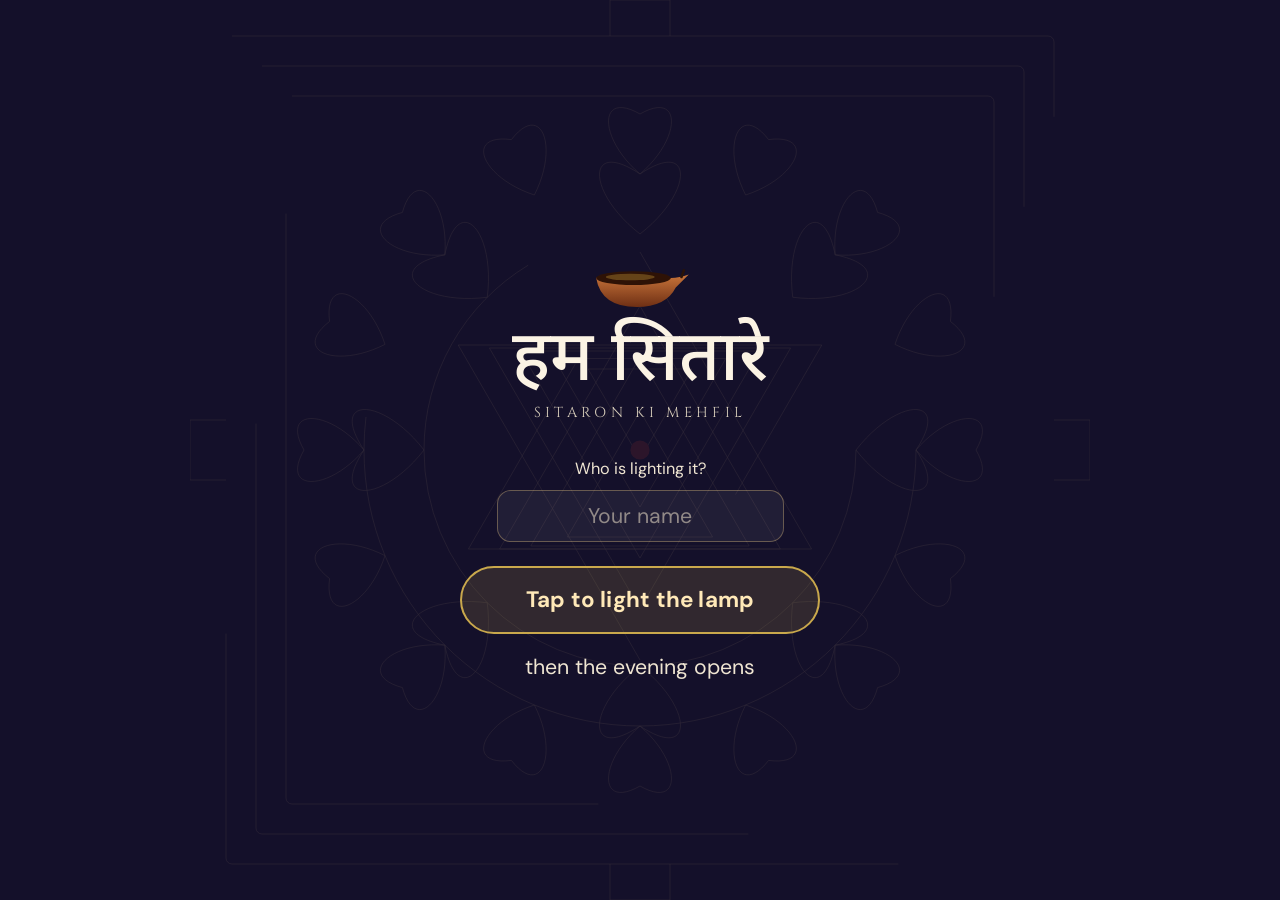
==== index.html @ 8c104fd6 "Final: story media, phone-keyed replies, scroll fixes" ====
<!doctype html>
<html lang="en" data-chassis="asg" data-ground="void" class="no-js">
<head>
<meta charset="utf-8">
<meta name="viewport" content="width=device-width, initial-scale=1, viewport-fit=cover">
<title>Diwali with the Sitare &middot; 21 November 2026</title>
<meta name="description" content="Sitaron Ki Mehfil invites you and your family to celebrate Diwali. Saturday 21 November 2026, from 5pm, Bensalem PA.">
<meta property="og:title" content="Diwali with the Sitare — you are invited">
<meta property="og:description" content="Saturday 21 November 2026, from 5pm. 1370 Adams Road, Bensalem PA.">
<link rel="preconnect" href="https://fonts.googleapis.com"><link rel="preconnect" href="https://fonts.gstatic.com" crossorigin>
<link href="https://fonts.googleapis.com/css2?family=Lora:ital,wght@0,400;0,500;1,400&family=DM+Sans:wght@400;500;700&family=Cinzel:wght@400;600&family=IBM+Plex+Mono:wght@500;600&family=Noto+Sans+Devanagari:wght@400;500&display=swap" rel="stylesheet">
<style>
/* ============ tokens/spine.css (role tokens) ============ */
:root,[data-chassis]{
--bg:var(--w-ground);--surface:var(--w-surface);--surface-2:var(--w-surface-2);
--surface-wash:var(--w-wash);--surface-deep:var(--w-deep);--surface-hover:var(--w-hover);
--fg:var(--w-ink);--fg-2:var(--w-ink-2);--fg-muted:var(--w-muted);--fg-eyebrow:var(--w-muted);
--fg-on-deep:var(--w-on-deep);--fg-on-action:#fff;
--t-high:color-mix(in oklch,var(--fg) 92%,transparent);--t-mid:color-mix(in oklch,var(--fg) 80%,transparent);
--t-body:color-mix(in oklch,var(--fg) 72%,transparent);--t-soft:color-mix(in oklch,var(--fg) 58%,transparent);
--t-whisper:color-mix(in oklch,var(--fg) 36%,transparent);--t-ghost:color-mix(in oklch,var(--fg) 20%,transparent);
--line:var(--w-line);--line-strong:var(--w-sig);--line-wash:var(--w-wash-bd);
--radius:var(--w-radius,12px);--radius-sm:calc(var(--radius)*.5);--radius-lg:calc(var(--radius)*1.33);--radius-pill:999px;
--sig:var(--w-sig);--sig-pressed:var(--w-sig-dk);--sig-tint:var(--w-sig-d);
--voice:var(--w-voice);--voice-pressed:var(--w-voice-dk);--spark:var(--w-spark);
--bindu:#C0392B;--bindu-pressed:#9E2D21;--action:var(--bindu);--action-fg:#fff;
--ring:color-mix(in oklch,var(--sig) 70%,white);--ring-w:2px;--ring-offset:2px;
--font-display:var(--w-font-display);--font-ui:var(--w-font-ui);--font-mono:var(--w-font-mono);
--font-ceremony:var(--w-font-ceremony,var(--w-font-display));
}
:where([data-chassis]) :focus-visible{outline:var(--ring-w) solid var(--ring);outline-offset:var(--ring-offset);border-radius:var(--radius-sm)}
[data-chassis] .on-deep{color:var(--fg-on-deep)}

/* ============ tokens/scales.css ============ */
:root,[data-chassis]{
--fs-display:clamp(2.5rem,1.281rem + 5.42vi,4.75rem);--fs-h1:clamp(2rem,1.303rem + 3.10vi,3.28rem);
--fs-h2:clamp(1.6rem,1.211rem + 1.73vi,2.32rem);--fs-h3:clamp(1.28rem,1.074rem + .91vi,1.64rem);
--fs-lg:clamp(1.125rem,1.014rem + .49vi,1.33rem);--fs-body:clamp(1.075rem,1.02rem + .25vi,1.2rem);
--fs-ui:clamp(.95rem,.92rem + .12vi,1.02rem);--fs-sm:.9rem;--fs-eyebrow:.8125rem;--fs-mono-floor:.6875rem;
--opsz-display:72;--opsz-h:36;
--lh-display:1.05;--lh-h:1.15;--lh-lg:1.35;--lh-body:1.6;
--ls-display:-.02em;--ls-h:-.01em;--ls-mono:.16em;
--w-reading:68ch;--w-reading-b:60ch;--w-instrument:720px;--w-column:940px;
--w-breakout:min(1440px,100vw - 64px);
--s-1:4px;--s-2:8px;--s-3:12px;--s-4:16px;--s-5:24px;--s-6:32px;--s-7:48px;--s-8:64px;--s-9:96px;
--pad-card:var(--s-5);
--band-tight:clamp(40px,5vw,56px);--band:clamp(60px,6vw,72px);--band-deep:clamp(72px,8vw,104px);
--silence:40px;--strata-1:10px;--strata-2:14px;--strata-3:18px;
--ease-out:cubic-bezier(.22,.61,.36,1);--ease-soft:cubic-bezier(.4,0,.2,1);
--dur-fast:.15s;--dur-base:.25s;--dur-slow:.5s;--dur-breath:6s;
--rise-y:24px;--veil-y:-8px;--hold-ms:700;--pace-dur:var(--dur-base);
}
@media (prefers-reduced-motion:reduce){:root,[data-chassis]{--rise-y:0px;--veil-y:0px;--dur-breath:0s}}
@keyframes rk-rise{from{opacity:0;transform:translateY(var(--rise-y))}to{opacity:1;transform:none}}
@keyframes rk-seed{from{opacity:0;letter-spacing:.06em}to{opacity:1;letter-spacing:0}}
@keyframes rk-breathe{0%,100%{transform:scale(1);opacity:.85}50%{transform:scale(1.04);opacity:1}}
@keyframes rk-pulse{0%,100%{opacity:.55}50%{opacity:1}}
@keyframes rk-mote{0%{transform:translate(0,0);opacity:0}20%{opacity:.6}100%{transform:translate(var(--mx,8px),var(--my,-40px));opacity:0}}

/* ============ tokens/worlds/asg.css ============ */
[data-chassis="asg"]{
--w-font-display:'Lora',Georgia,serif;--w-font-ui:'DM Sans',system-ui,sans-serif;
--w-font-ceremony:'Cinzel','Lora',serif;--w-font-mono:'IBM Plex Mono',ui-monospace,monospace;
--w-font-devanagari:'Noto Sans Devanagari',sans-serif;--w-radius:14px;
--w-ground:#F7F3EC;--w-surface:#FDFBF5;--w-surface-2:#EDE5D4;--w-hover:#F3EEE3;--w-line:#E4DCCB;
--w-ink:#1C1712;--w-ink-2:#3B342C;--w-muted:#544C42;--w-on-deep:rgba(253,251,245,.92);
--gold:#C9A84C;--gold-glow:color-mix(in oklch,var(--gold) 30%,transparent);
--gold-faint:color-mix(in oklch,var(--gold) 8%,transparent);
--trace:#7E6431;--trace-lt:#D4B888;
--w-voice:var(--gold);--w-voice-dk:#A8893A;--w-spark:var(--gold);
--w-sig:var(--gold);--w-sig-dk:#A8893A;--w-sig-d:var(--trace-lt);
--w-wash:#F2EADA;--w-wash-bd:#E0D4B8;--w-deep:#17140F;
--pace:still;--motion-budget:breathe seed rise pulse mote;--w-reading:var(--w-reading-b);
}
[data-chassis="asg"][data-ground="void"]{
--w-ground:#14102A;--w-surface:#1B1434;--w-surface-2:#2A1838;--w-hover:#241A3C;--w-line:#3A2C50;
--w-ink:#FBF3E4;--w-ink-2:#EFE5D2;--w-muted:#D6CCBA;--w-on-deep:#FBF3E4;
--w-sig:var(--gold);--w-sig-dk:var(--w-voice-dk);--w-sig-d:#E8CF92;
--w-wash:#3D1B2E;--w-wash-bd:#5A3147;--w-deep:#0B0818;
}
/* THE WALK — the night warms toward fire, then arrives in light.
   Each rung is declared; adjacent rungs never share a surface. */
.g-night  {background:#14102A}
/* the lamp lights the room you are standing in */
.hero.daybreak{
--w-ground:#F7EBD2;--w-surface:#FFF8EA;--w-surface-2:#F0DFBE;--w-line:#DCC9A3;
--w-ink:#241528;--w-ink-2:#3E2A3A;--w-muted:#4A3828;
--bg:var(--w-ground);--surface:var(--w-surface);--surface-2:var(--w-surface-2);
--fg:var(--w-ink);--fg-2:var(--w-ink-2);--fg-muted:var(--w-muted);--fg-eyebrow:var(--w-muted);
--line:var(--w-line);--line-wash:var(--w-line);--sig:#8A6A1E;
--t-high:color-mix(in oklch,var(--fg) 92%,transparent);--t-mid:color-mix(in oklch,var(--fg) 82%,transparent);
--t-body:color-mix(in oklch,var(--fg) 76%,transparent);--t-soft:color-mix(in oklch,var(--fg) 72%,transparent);
color:var(--fg);
}
/* the light itself — a circle opening from the flame */
@property --dwave{syntax:'<length>';inherits:true;initial-value:0px}
.dawn{position:absolute;inset:0;z-index:0;pointer-events:none;
 background:radial-gradient(120% 86% at var(--dx,50%) var(--dy,40%),#FFF9EC 0%,#F7EBD2 42%,#EFD9B0 100%);
 clip-path:circle(0px at var(--dx,50%) var(--dy,40%));
 transition:clip-path 3.1s cubic-bezier(.45,.05,.55,.95)}
.hero.daybreak .dawn{clip-path:circle(var(--dr,160vmax) at var(--dx,50%) var(--dy,40%))}
/* where custom properties can animate, the edge is light rather than a cut */
@supports (background: paint(x)) or (transition: --dwave 1s){
  .dawn{clip-path:none;--dwave:0px;
   -webkit-mask-image:radial-gradient(circle at var(--dx,50%) var(--dy,40%),
     #000 calc(var(--dwave) - 110px), rgba(0,0,0,.55) calc(var(--dwave) - 46px), transparent var(--dwave));
   mask-image:radial-gradient(circle at var(--dx,50%) var(--dy,40%),
     #000 calc(var(--dwave) - 110px), rgba(0,0,0,.55) calc(var(--dwave) - 46px), transparent var(--dwave));
   transition:--dwave 3.1s cubic-bezier(.45,.05,.55,.95)}
  .hero.daybreak .dawn{--dwave:var(--dr,160vmax)}
}
/* a warmth that runs just ahead of the edge */
.dawnglow{position:absolute;inset:0;z-index:0;pointer-events:none;opacity:0;
 background:radial-gradient(circle at var(--dx,50%) var(--dy,40%),
  rgba(255,214,130,0) 0 55%, rgba(255,201,106,.42) 72%, rgba(255,186,80,0) 88%);
 transform:scale(.04);transform-origin:var(--dx,50%) var(--dy,40%)}
.hero.daybreak .dawnglow{animation:dawnrun 3.2s cubic-bezier(.45,.05,.55,.95) 0s both}
@keyframes dawnrun{0%{opacity:0;transform:scale(.04)}12%{opacity:1}82%{opacity:.75}100%{opacity:0;transform:scale(2.3)}}
.hero .rk-in{position:relative;z-index:1}
.hero{transition:background 2.6s var(--ease-out),color 2.2s var(--ease-out)}
/* the descent back into the night the story lives in */
.to-night{height:78px;background:transparent}
/* one held, near-empty screen: the sky goes dark here and the stars come out */
.descent-line{min-height:calc(var(--vh-lock,1svh) * 64);display:grid;place-items:center;text-align:center;position:relative;z-index:1;padding:var(--s-8) var(--s-5)}
.descent-say{font-family:var(--font-display);font-style:italic;font-size:var(--fs-h3);line-height:1.4;color:var(--t-high);max-width:24ch;margin:0 auto;text-wrap:balance}
.g-night2 {background:#1B1434}
.g-plum   {background:#241A3A}
.g-wine   {background:#3D1B2E}
.g-wine2  {background:#4A2024}
.g-ember  {background:#5C2618}
.g-wine .eyebrow,.g-wine2 .eyebrow,.g-ember .eyebrow,
.g-ember .beat-when,.g-ember .link{color:#FFE7B4}
.g-ember{--t-soft:color-mix(in oklch,var(--fg) 70%,transparent)}
.to-light{height:auto;padding:var(--s-8) var(--s-5);background:transparent;position:relative;z-index:1}
.dawnline .seed{color:#F4EFE4;text-shadow:0 1px 0 rgba(0,0,0,.25)}
/* DECLARED ground change (Telling precedent): the page walks from void into cream.
   Role tokens must be re-declared here — a child redefining --w-* cannot re-resolve
   --bg/--fg, which already computed on <html>. */
[data-chassis="asg"][data-ground="void"] [data-ground="cream"]{position:relative;z-index:1;background:#F7F3EC;
--w-ground:#F7F3EC;--w-surface:#FDFBF5;--w-surface-2:#EDE5D4;--w-hover:#F3EEE3;--w-line:#E4DCCB;
--w-ink:#1C1712;--w-ink-2:#3B342C;--w-muted:#544C42;--w-on-deep:rgba(253,251,245,.92);
--w-wash:#F2EADA;--w-wash-bd:#E0D4B8;--w-deep:#17140F;
--bg:var(--w-ground);--surface:var(--w-surface);--surface-2:var(--w-surface-2);
--surface-wash:var(--w-wash);--surface-deep:var(--w-deep);--surface-hover:var(--w-hover);
--fg:var(--w-ink);--fg-2:var(--w-ink-2);--fg-muted:var(--w-muted);--fg-eyebrow:var(--w-muted);
--fg-on-deep:var(--w-on-deep);--line:var(--w-line);--line-wash:var(--w-wash-bd);
--sig:var(--gold);--sig-pressed:#A8893A;--sig-tint:var(--trace-lt);
--t-high:color-mix(in oklch,var(--fg) 92%,transparent);--t-mid:color-mix(in oklch,var(--fg) 80%,transparent);
--t-body:color-mix(in oklch,var(--fg) 72%,transparent);--t-soft:color-mix(in oklch,var(--fg) 58%,transparent);
--t-whisper:color-mix(in oklch,var(--fg) 45%,transparent);--t-ghost:color-mix(in oklch,var(--fg) 22%,transparent);
background:var(--w-ground);color:var(--w-ink);
}
/* on cream the drawn geometry needs the darker trace to stay visible */
[data-ground="cream"] .yantra path,[data-ground="cream"] .yantra circle,[data-ground="cream"] .yantra rect,
.hero.daybreak .yantra path,.hero.daybreak .yantra circle,.hero.daybreak .yantra rect{stroke:var(--trace)}
.hero.daybreak .yantra.on svg{opacity:.13}
.hero.daybreak .mote{background:#B98E2E}
[data-ground="cream"] .yantra.on svg{opacity:.1}
[data-ground="cream"] .kolam .kd,[data-ground="cream"] .kolam .kl{stroke:var(--trace);fill:var(--trace)}
[data-ground="cream"] .kolam .kl{fill:none}
[data-ground="cream"] .btn.voice{color:#241c08}
</style>
<style>
/* ============ rk.css — the element core ============ */
html[data-chassis]{font-size:100%;-webkit-text-size-adjust:100%;scroll-padding-top:calc(env(safe-area-inset-top) + 54px);color-scheme:dark}
[data-ground="cream"]{color-scheme:light}
[data-chassis]{background:var(--bg);color:var(--fg);font-family:var(--font-ui)}
body{margin:0;background:var(--bg);color:var(--fg);font-size:var(--fs-body);line-height:var(--lh-body);font-optical-sizing:auto;text-rendering:optimizeLegibility}
.rk-page{min-height:calc(var(--vh-lock,1svh) * 100)}
*,*::before,*::after{box-sizing:border-box}
button{font:inherit;color:inherit;background:none;border:0}
img,video,canvas,svg{max-width:100%;height:auto;display:block}
.rk-in{width:min(var(--w-column),100% - 2*var(--s-5));margin-inline:auto}
.rk-reading{max-width:var(--w-reading)}
.rk-instrument{width:min(var(--w-instrument),100% - 2*var(--s-5));margin-inline:auto}
.eyebrow{font-family:var(--font-mono);font-size:var(--fs-eyebrow);font-weight:600;letter-spacing:var(--ls-mono);
 text-transform:uppercase;color:var(--fg-eyebrow);display:flex;align-items:center;gap:var(--s-3);margin:0 0 var(--s-3)}
.eyebrow::after{content:"";flex:0 0 64px;height:1px;background:currentColor;opacity:.4}
.title{font-family:var(--font-display);font-weight:500;font-size:var(--fs-h2);line-height:var(--lh-h);
 letter-spacing:var(--ls-h);margin:0 0 var(--s-4);text-wrap:balance}
.title em{font-style:italic;color:var(--voice)}
.display{font-family:var(--font-display);font-weight:400;font-size:var(--fs-display);line-height:var(--lh-display);
 letter-spacing:var(--ls-display);text-wrap:balance;margin:0 0 var(--s-5)}
.h3{font-family:var(--font-display);font-size:var(--fs-h3);line-height:var(--lh-h);font-weight:500;margin:0 0 var(--s-3)}
.lede{font-size:var(--fs-lg);line-height:var(--lh-lg);color:var(--fg-2);max-width:var(--w-reading);margin:0 0 var(--s-5);text-wrap:pretty}
.seed{font-family:var(--font-display);font-style:italic;font-size:var(--fs-lg);color:var(--t-soft);
 max-width:var(--w-reading);margin:0 0 var(--s-5);animation:rk-seed var(--dur-slow) var(--ease-out) both}
.ceremony{font-family:var(--font-ceremony);letter-spacing:.12em;text-transform:uppercase;font-weight:400}
.prose>*+*{margin-top:var(--s-4)}
.prose{max-width:var(--w-reading);color:var(--t-body)}
.t-high{color:var(--t-high)}.t-mid{color:var(--t-mid)}.t-body{color:var(--t-body)}
.t-soft{color:var(--t-soft)}.t-whisper{color:var(--t-whisper)}.t-ghost{color:var(--t-ghost)}
.band{padding-block:var(--band);position:relative}
.band.tight{padding-block:var(--band-tight)}
.band.deep{padding-block:var(--band-deep);background:var(--surface-deep);color:var(--fg-on-deep)}
.band.deep .eyebrow{color:var(--sig-tint)}
.ages-walk{padding-block:0}
.ages-rail{height:calc(var(--vh-lock,1svh) * 320);position:relative}
.ages-stick{position:sticky;top:0;height:calc(var(--vh-lock,1svh) * 100);display:flex;flex-direction:column;justify-content:center;overflow:hidden}
.ages-stick > .rk-in{min-width:0}
.ages-view{overflow:hidden;width:100%;margin-top:var(--s-6)}
.ages-title{text-align:center;max-width:22ch;margin-inline:auto}
.ages-track{display:flex;width:100%;transform:translate3d(0,0,0);will-change:transform}
.age{flex:0 0 100%;min-width:0;box-sizing:border-box;padding:0 var(--s-3);display:grid;justify-items:center;text-align:center;gap:var(--s-2);align-content:start;
 opacity:.12}
.age.current{opacity:1}
.glyph{width:clamp(74px,22vw,104px);height:auto;overflow:visible}
.glyph path,.glyph circle{fill:none;stroke:#E8CF92;stroke-width:1.4;stroke-linecap:round;stroke-linejoin:round;
 stroke-dasharray:var(--len,340);stroke-dashoffset:var(--len,340)}
.glyph .pip{fill:#C0392B;stroke:none}
.age.here .glyph path,.age.here .glyph circle{animation:glyphdraw 1.5s var(--ease-out) forwards}
@keyframes glyphdraw{to{stroke-dashoffset:0}}
.age-name{font-family:var(--font-display);font-size:var(--fs-h3);color:var(--fg);margin:var(--s-3) 0 0}
.age-kicker{font-family:var(--font-mono);font-size:var(--fs-mono-floor);letter-spacing:var(--ls-mono);
 text-transform:uppercase;color:var(--sig-tint);margin:0}
.age-text{color:var(--t-mid);font-size:var(--fs-ui);max-width:30ch;margin:var(--s-2) 0 0}
.ages-dots{display:flex;gap:var(--s-2);justify-content:center;margin-top:var(--s-6)}
.ages-dots i{width:6px;height:6px;border-radius:50%;background:var(--t-ghost);transition:background .4s}
.ages-dots i.on{background:var(--sig)}
@media (prefers-reduced-motion:reduce){
  .ages-rail{height:auto}
  .ages-stick{position:static;height:auto;display:block;padding-block:var(--band-deep)}
  .ages-track{display:grid;width:100%;gap:var(--s-7);transform:none!important}
  .ages-view{overflow:visible}
  .age{flex:none;padding:0;opacity:1}
  .age .glyph path,.age .glyph circle{stroke-dashoffset:0}
}
.welcome{font-family:var(--font-display);font-size:clamp(1.5rem,6.5vw,2.1rem);line-height:1.25;
 color:var(--fg);margin:0 0 var(--s-2)}
.welcome-by{font-family:var(--font-mono);font-size:var(--fs-mono-floor);letter-spacing:var(--ls-mono);
 text-transform:uppercase;color:var(--sig);margin:0 0 var(--s-6)}
.amavasya{font-family:var(--font-mono);font-size:var(--fs-sm);letter-spacing:var(--ls-mono);text-transform:uppercase;color:#E8CF92;text-align:center;margin:var(--s-7) 0 0;opacity:.85}
.s-paper{background:var(--surface)}.s-ground{background:var(--bg)}
.s-stone{background:var(--surface-2)}.s-wash{background:var(--surface-wash)}
.silence{height:var(--silence)}
.seam{height:1px;background:var(--line)}
.descent{height:calc(var(--strata-1) + var(--strata-2) + var(--strata-3));background:transparent;background-image:none;--x:linear-gradient(to bottom,
 color-mix(in oklch,var(--surface-deep) 18%,var(--surface-wash)) 0 var(--strata-1),
 color-mix(in oklch,var(--surface-deep) 45%,var(--surface-wash)) var(--strata-1) calc(var(--strata-1) + var(--strata-2)),
 color-mix(in oklch,var(--surface-deep) 78%,var(--surface-wash)) calc(var(--strata-1) + var(--strata-2)) 100%)}
.ascent{transform:scaleY(-1)}
.rise{animation:rk-rise var(--pace-dur) var(--ease-out) both}
@supports (animation-timeline:view()){.rise{animation-timeline:view();animation-range:entry 0% entry 35%;animation-duration:auto}}
@supports not (animation-timeline:view()){.rise{opacity:0;transform:translateY(var(--rise-y));
 transition:opacity var(--pace-dur) var(--ease-out),transform var(--pace-dur) var(--ease-out);animation:none}
 .rise.is-in,.no-js .rise{opacity:1;transform:none}}
.veil{transition:opacity var(--dur-slow) var(--ease-out),transform var(--dur-slow) var(--ease-out);opacity:1;transform:none}
@starting-style{.veil{opacity:0;transform:translateY(var(--veil-y))}}
.breathe{animation:rk-breathe var(--dur-breath) ease-in-out infinite}
.pulse{animation:rk-pulse 2.4s ease-in-out infinite}
@media (prefers-reduced-motion:reduce){.rise,.breathe,.pulse,.seed,.dawnglow{animation:none!important;opacity:1!important;transform:none!important}
 .dawn{transition:none!important}
 .veil{transition:none}}
.hold{--p:0;position:relative;display:inline-grid;place-items:center;width:88px;height:88px;border-radius:50%;
 border:1px solid var(--line-wash);background:var(--surface);color:var(--fg-2);font-family:var(--font-ui);
 font-size:var(--fs-sm);cursor:pointer;user-select:none;-webkit-user-select:none;touch-action:manipulation}
.hold::before{content:"";position:absolute;inset:-4px;border-radius:50%;
 background:conic-gradient(var(--action) calc(var(--p)*1turn),transparent 0);
 mask:radial-gradient(farthest-side,transparent calc(100% - 4px),#000 calc(100% - 3px));
 -webkit-mask:radial-gradient(farthest-side,transparent calc(100% - 4px),#000 calc(100% - 3px))}
.hold.is-done{border-color:var(--action);color:var(--action)}
.threshold{position:relative;isolation:isolate}
.gate[hidden]{display:none}
.doors{display:grid;gap:var(--s-3);grid-template-columns:repeat(auto-fit,minmax(220px,1fr))}
.door{display:block;padding:var(--s-4) var(--s-5);border-left:2px solid var(--line-wash);background:var(--surface);
 color:inherit;text-decoration:none;border-radius:0 var(--radius-sm) var(--radius-sm) 0;
 transition:border-color var(--dur-fast),background var(--dur-fast);font-size:var(--fs-sm);color:var(--fg-2)}
.door:hover{border-left-color:var(--sig);background:var(--surface-hover)}
.door .eyebrow{margin-bottom:var(--s-1)}.door .eyebrow::after{display:none}
.door strong{font-family:var(--font-display);font-weight:500;font-size:var(--fs-lg);display:block;margin-bottom:var(--s-1);line-height:var(--lh-h)}
.door.rung{border-left-color:var(--sig)}
.door.pending{border-left-style:dashed;cursor:default}
.years{display:flex;flex-wrap:wrap;gap:var(--s-2);margin-top:var(--s-2)}
.years a{display:inline-flex;align-items:center;gap:6px;min-height:44px;padding:0 var(--s-4);border-radius:var(--radius-pill);
 border:1px solid var(--line);color:var(--fg);text-decoration:none;font-family:var(--font-display);font-size:var(--fs-lg);
 background:var(--surface);transition:border-color .2s,background .2s}
.years a:hover{border-color:var(--gold);background:color-mix(in oklch,var(--gold) 10%,var(--surface))}
.years a:focus-visible{outline:2px solid var(--gold);outline-offset:2px}
.now-album{display:grid;gap:var(--s-2)}
.qr-tile{display:block;width:min(100%,232px);margin-top:var(--s-3);box-sizing:border-box;line-height:0;
 background:#000;padding:22px;border-radius:24px;          /* the black margin a scanner needs; nothing is clipped */
 box-shadow:0 8px 24px rgba(28,23,18,.18);transition:transform .2s}
.qr-tile:hover{transform:translateY(-2px)}
.qr-tile:focus-visible{outline:2px solid var(--gold);outline-offset:3px}
.qr-tile img{width:100%;height:auto;display:block}
.years a svg{width:14px;height:14px;fill:none;stroke:currentColor;stroke-width:2;opacity:.55}
.door.pending .door-cover{opacity:.55}
.grid-2{display:grid;gap:var(--s-7);grid-template-columns:repeat(auto-fit,minmax(280px,1fr));align-items:center}
.grid-3{display:grid;gap:var(--s-5);grid-template-columns:repeat(auto-fit,minmax(240px,1fr))}
.media{border-radius:var(--radius);background:var(--surface-2);overflow:hidden;aspect-ratio:4/5}
.media.sq{aspect-ratio:1}
/* a photograph whose whole frame matters: the image sets the height, nothing is cut */
.media.whole{aspect-ratio:auto;display:block}
.media.whole img{width:100%;height:auto;max-height:calc(var(--vh-lock,1svh) * 70);object-fit:contain;display:block}
.media.whole.awaiting{aspect-ratio:16/9;display:grid}
/* where a slot must crop, the focal point is steerable per photograph */
[data-focus] img{object-position:var(--focus,50% 50%)}
.card{background:var(--surface);border:1px solid var(--line);border-radius:var(--radius);padding:var(--pad-card)}
.panel{border-radius:var(--radius-lg);padding:clamp(var(--s-6),5vw,var(--s-8));
 background:linear-gradient(135deg,var(--sig-pressed),var(--surface-deep) 60%,var(--surface-deep));color:var(--fg-on-deep)}
.panel .eyebrow{color:#FFE7B4}
.panel .t-high,.panel .t-mid,.panel .t-body,.panel .t-soft,.panel .t-whisper{
 color:color-mix(in oklch,var(--fg-on-deep) 82%,transparent)}
.btn{display:inline-flex;align-items:center;justify-content:center;gap:var(--s-2);min-height:44px;padding:0 var(--s-5);
 border-radius:var(--radius-pill);font-family:var(--font-ui);font-weight:600;font-size:var(--fs-ui);text-decoration:none;
 cursor:pointer;border:1px solid transparent;transition:background var(--dur-fast),border-color var(--dur-fast),color var(--dur-fast);touch-action:manipulation}
.btn.act{background:var(--action);color:var(--action-fg);font-size:1.2rem;min-height:52px;padding:0 var(--s-7)}
.btn.act:hover{background:var(--bindu-pressed)}
.btn.voice{background:var(--voice);color:#241c08}
.btn.ghost{background:transparent;border-color:var(--line-wash);color:var(--fg)}
.btn.ghost:hover{border-color:var(--sig)}
.btn[disabled]{opacity:.45;cursor:not-allowed}
.link{color:var(--sig);text-decoration:underline;text-underline-offset:4px}
.field{display:grid;gap:var(--s-1)}
.field label{font-size:var(--fs-sm);color:var(--fg-2)}
.field input,.field select,.field textarea{min-height:44px;padding:var(--s-2) var(--s-3);border:1px solid var(--line);
 border-radius:var(--radius-sm);background:var(--surface);color:var(--fg);font:inherit;width:100%}
.field textarea{min-height:5rem;resize:vertical}
.field input::placeholder,.field textarea::placeholder,.lookup-row input::placeholder{color:var(--fg-muted);opacity:.85}
details.acc{border-top:1px solid var(--line)}
details.acc summary{cursor:pointer;list-style:none;padding:var(--s-4) 0;font-family:var(--font-display);
 font-size:var(--fs-lg);display:flex;justify-content:space-between;align-items:center;gap:var(--s-4)}
details.acc summary::-webkit-details-marker{display:none}
details.acc summary::after{content:"+";color:var(--fg-muted)}
details.acc[open] summary::after{content:"\2013"}
details.acc>:not(summary){padding-bottom:var(--s-5);color:var(--t-body)}
.spec{width:100%;border-collapse:collapse;table-layout:fixed;font-size:var(--fs-sm)}
.spec th,.spec td{text-align:left;padding:var(--s-3);border-bottom:1px solid var(--line);vertical-align:top}
.spec th{font-family:var(--font-mono);font-size:var(--fs-mono-floor);letter-spacing:var(--ls-mono);
 text-transform:uppercase;color:var(--fg-muted);font-weight:600}
@media (max-width:699px){.spec,.spec tbody,.spec tr,.spec td{display:block}.spec thead{display:none}
 .spec tr{padding:var(--s-3) 0;border-bottom:1px solid var(--line)}.spec td{border:0;padding:var(--s-1) 0}
 .spec td::before{content:attr(data-col);display:block;font-family:var(--font-mono);font-size:var(--fs-mono-floor);
 letter-spacing:var(--ls-mono);text-transform:uppercase;color:var(--fg-muted)}}
.visually-hidden{position:absolute;width:1px;height:1px;overflow:hidden;clip:rect(0 0 0 0);white-space:nowrap}
[hidden]{display:none!important}
</style>
<style>
/* ============ page-specific: the sacred geometry layer ============ */
.yantra{position:absolute;inset:0;display:grid;place-items:center;pointer-events:none;overflow:hidden;z-index:0}
.yantra svg{width:min(118vmin,900px);height:auto;opacity:0}
.yantra path,.yantra circle,.yantra rect{fill:none;stroke:var(--trace-lt);stroke-width:.6;vector-effect:non-scaling-stroke}
.yantra .bindu-dot{fill:var(--bindu);stroke:none}
.yantra.on svg{opacity:.14;transition:opacity 2.4s var(--ease-out)}
.yantra.draw path,.yantra.draw circle,.yantra.draw rect{stroke-dasharray:900;stroke-dashoffset:900;animation:ydraw 3.4s var(--ease-out) forwards}
@keyframes ydraw{to{stroke-dashoffset:0}}
.yantra.turn svg{animation:yturn 240s linear infinite}
@keyframes yturn{to{transform:rotate(360deg)}}
.band>.rk-in,.band>.rk-instrument{position:relative;z-index:1}

.kolam{display:block;width:100%;height:76px;opacity:.3}
.kolam .kd{fill:var(--sig)}
.kolam .kl{fill:none;stroke:var(--sig);stroke-width:1;opacity:.55}

/* ---- the hero: the lamp beside the name, the family on the light, a plate for the facts ---- */
.hero-head{display:grid;justify-items:center;gap:var(--s-2)}
.hero-titles{display:grid;justify-items:center;gap:2px}
.lit .hero-head{display:flex;align-items:center;justify-content:center;gap:var(--s-3)}

.lit .hero-titles{justify-items:start}
.lit .hero-name{font-size:clamp(1.8rem,7.5vw,2.6rem);line-height:1}
.lit .hero-rom{font-size:.72rem;letter-spacing:.26em}
.lit .lamp{width:clamp(44px,11vw,58px);margin:0;flex:0 0 auto}
.zone{position:absolute;inset:0;z-index:3;pointer-events:none}
.hero-who{width:min(100%,330px);margin:var(--s-6) auto 0;cursor:zoom-in;line-height:0}
/* dark until the points land on them */
.hero .hero-on-in > .hero-who{opacity:0;transition:opacity 1.2s var(--ease-out)}
.hero.assembled .hero-on-in > .hero-who{opacity:1}
/* the invitation arrives with the light itself */
.hero .hero-on-in > .plate{opacity:0;transition:opacity 1s var(--ease-out) .45s}
.hero.daybreak .hero-on-in > .plate{opacity:1}
.hero .hero-on-in > .scrollhint{opacity:0;transition:opacity 1s var(--ease-out) .9s}
.hero.daybreak .hero-on-in > .scrollhint{opacity:1}
.hero-family{width:100%;height:auto;display:block;
 filter:drop-shadow(0 18px 28px rgba(60,30,10,.28))}
.plate{
  width:min(100%,420px);margin:calc(var(--s-4) * -1) auto 0;position:relative;z-index:2;box-sizing:border-box;
  background:#1C1712;color:#F4EFE4;border-radius:var(--radius);
  padding:var(--s-5) var(--s-5) var(--s-4);text-align:center;
  box-shadow:0 18px 40px rgba(30,15,5,.32)}
.plate-invite{font-size:var(--fs-body);line-height:1.5;color:#F4EFE4;margin:0 0 var(--s-3)}
.plate-when{font-family:var(--font-ceremony);letter-spacing:.14em;text-transform:uppercase;font-size:var(--fs-sm);color:#E8CF92;margin:0}
.plate-where{font-size:var(--fs-sm);color:#D8D1C3;margin:var(--s-1) 0 0}
.plate-soon{font-family:var(--font-mono);font-size:var(--fs-mono-floor);letter-spacing:var(--ls-mono);
 text-transform:uppercase;color:#C9A84C;margin:var(--s-3) 0 0;min-height:1.2em}
.daybreak .scrollhint{color:#3A2A1E}
@media(min-width:900px){.hero-who{width:min(32vw,380px,100%)}.plate{width:min(100%,520px)}}

/* ---- the hero: one lamp, held ---- */
.hero{min-height:calc(var(--vh-lock,1svh) * 100);display:grid;place-items:center;text-align:center;position:relative;z-index:1;overflow:hidden;
 padding:calc(var(--s-6) + env(safe-area-inset-top)) var(--s-5) calc(var(--s-6) + env(safe-area-inset-bottom))}
@media (max-height:860px){
  .hero{padding-block:calc(var(--s-5) + env(safe-area-inset-top)) calc(var(--s-5) + env(safe-area-inset-bottom))}
  .hero .rk-in{gap:var(--s-1)}
  .lamp{width:min(22vw,78px)}
  .hero-name{font-size:clamp(1.9rem,9vw,2.8rem)}
  .hero-who{width:min(62vw,250px)}
  .plate{padding:var(--s-4) var(--s-4) var(--s-3)}
  .hero-on{gap:var(--s-2)}
}
.hero .rk-in{display:grid;justify-items:center;gap:var(--s-2)}
.hero h1,.hero p{margin:0}
.hero-name{font-family:var(--w-font-devanagari);font-weight:500;font-size:clamp(2.4rem,12vw,4.4rem);line-height:1.02;
 color:var(--fg);transition:color 1.8s var(--ease-out),text-shadow 1.8s var(--ease-out)}
.lit .hero-name{color:#FBF3E4;text-shadow:0 0 30px rgba(255,214,130,.35)}
/* the title never crossfades through the dark: it leaves, turns while unseen, and returns once the light has passed it */
.hero .hero-name,.hero .hero-rom{transition:opacity .9s var(--ease-out),color 0s,text-shadow 0s}
.hero.blind .hero-name,.hero.blind .hero-rom{opacity:0;transition:opacity .3s linear,color 0s,text-shadow 0s}
.hero.inked .hero-name{color:#2A1530;text-shadow:0 0 44px rgba(201,168,76,.5)}
.hero .hero-rom{color:#D6CCBA}
.hero.inked .hero-rom{color:#4A3828}
.hold-wrap{transition:opacity .7s var(--ease-out)}
.kindling .hold-wrap,.lit .hold-wrap{opacity:0;pointer-events:none}
.hold-wrap{transition:opacity .55s var(--ease-out)}
.hero-rom{font-family:var(--font-ceremony);letter-spacing:.3em;text-transform:uppercase;font-size:var(--fs-sm);color:var(--fg-muted)}
.lamp{width:min(30vw,104px);margin:0 auto;overflow:visible}
.lamp .flame{transform-box:fill-box;transform-origin:50% 100%;opacity:0;transform:scale(.14);
 transition:opacity 1.1s var(--ease-out),transform 1.35s cubic-bezier(.22,.78,.3,1.08)}
.lamp .halo{opacity:0;transform-box:fill-box;transform-origin:50% 60%;transform:scale(.4);
 transition:opacity 2.2s var(--ease-out) .25s,transform 2.4s var(--ease-out) .25s}
.kindling .lamp .flame,.lit .lamp .flame{opacity:1;transform:none;animation:flicker 2.8s ease-in-out 1.3s infinite}

.kindling .lamp .halo,.lit .lamp .halo{opacity:.85;transform:none}
@keyframes flicker{0%,100%{transform:scale(1) rotate(0)}24%{transform:scale(1.04,.97) rotate(-2deg)}
 52%{transform:scale(.97,1.05) rotate(1.5deg)}76%{transform:scale(1.02,.99) rotate(-1deg)}}
.hold-slot{display:grid;grid-template-rows:1fr;transition:grid-template-rows .85s var(--ease-out) .15s}
.hold-slot > *{overflow:hidden;min-height:0}
.lit .hold-slot{grid-template-rows:0fr}
.travelling .hold-slot{transition:none}
.lit .hold-wrap{visibility:hidden}
.hold-wrap{display:grid;justify-items:center;gap:var(--s-4);padding-top:var(--s-5)}
.whoami{display:grid;justify-items:center;gap:var(--s-2);margin-bottom:var(--s-2)}
.whoami label{font-size:var(--fs-ui);color:var(--fg-2)}
.whoami input{
  width:min(100%,300px);min-height:52px;padding:0 var(--s-4);text-align:center;box-sizing:border-box;
  font:500 var(--fs-lg)/1 var(--font-ui);color:var(--fg);
  background:rgba(255,255,255,.06);border:1.5px solid rgba(255,217,138,.32);border-radius:var(--radius)}
.whoami input::placeholder{color:rgba(214,204,186,.62);font-weight:400}
.whoami input:focus{outline:none;border-color:var(--gold);background:rgba(255,255,255,.1)}
.lightbtn{
 max-width:100%;box-sizing:border-box;min-height:68px;padding:var(--s-2) clamp(var(--s-5),7vw,var(--s-8));border-radius:var(--radius-pill);border:2px solid var(--gold);
 background:color-mix(in oklch,var(--gold) 16%,transparent);color:#FFE9B8;
 font-family:var(--font-ui);font-weight:700;font-size:clamp(1.15rem,5vw,1.4rem);letter-spacing:.01em;
 cursor:pointer;touch-action:manipulation;animation:rk-pulse 3.2s ease-in-out infinite;
 transition:background var(--dur-base),transform var(--dur-fast)}
.lightbtn:hover{background:color-mix(in oklch,var(--gold) 28%,transparent)}
.lightbtn:active{transform:scale(.97)}
.hold-say{font-size:var(--fs-lg);color:var(--fg-2)}

/* absent until lit — no height, and nothing ever clipped */
.hero-on{display:none}
.lit .hero-on{display:block}
.hero-on-in{display:grid;gap:var(--s-3);justify-items:center;width:100%}
.hero-on-in > *{opacity:0;transition:opacity 1s var(--ease-out)}
.lit .hero-on-in > *{opacity:1}
.hero-when{font-size:var(--fs-ui);color:var(--fg-2)}
.scrollhint{font-family:var(--font-mono);font-size:var(--fs-mono-floor);letter-spacing:var(--ls-mono);
 text-transform:uppercase;color:var(--fg-muted)}
body.held{overflow:hidden}
.motes{position:absolute;inset:0;pointer-events:none;overflow:hidden}
.mote{position:absolute;width:3px;height:3px;border-radius:50%;background:var(--gold);opacity:0}
.lit .mote{animation:rk-mote var(--d,9s) linear var(--delay,0s) infinite}

/* ---- the RSVP instrument ---- */
.lookup{padding:var(--s-5);border:1px dashed var(--line);border-radius:var(--radius);background:var(--surface)}
.lookup-q{font-family:var(--font-display);font-size:var(--fs-lg);color:var(--fg);margin:0 0 var(--s-3)}
.lookup-row{display:flex;gap:var(--s-3);flex-wrap:wrap}
.lookup-row input{flex:1 1 11rem;min-width:0;min-height:50px}
.lookup-row .btn{flex:0 0 auto}
.found{padding:var(--s-5);border-radius:var(--radius);background:#1C1712;color:#F4EFE4}
.found-head{font-family:var(--font-display);font-size:var(--fs-lg);margin:0 0 var(--s-4);color:#F4EFE4}
.found-rows{display:grid;gap:var(--s-3);margin:0 0 var(--s-5)}
.found-rows div{display:grid;grid-template-columns:auto 1fr;gap:var(--s-4);align-items:baseline}
.found-rows dt{font-family:var(--font-mono);font-size:var(--fs-mono-floor);letter-spacing:var(--ls-mono);
 text-transform:uppercase;color:#C9A84C;white-space:nowrap}
.found-rows dd{margin:0;color:#F4EFE4}
.found-acts{display:flex;gap:var(--s-3);flex-wrap:wrap}
.found-acts .btn.ghost{color:#FFE7B4;border-color:rgba(255,231,180,.5)}
.hint{font-size:var(--fs-sm);color:var(--fg-muted);margin:0}
.hp{position:absolute;left:-9999px;width:1px;height:1px;overflow:hidden}
.formstatus{font-size:var(--fs-sm);margin-top:var(--s-3);min-height:1.4em;color:var(--fg-muted)}
.formstatus.bad{color:var(--bindu)}
.formstatus.good{color:var(--fg);font-weight:600}
.sent{text-align:center;padding:var(--s-6) var(--s-4)}
.sent .h3{color:var(--fg)}
.privacy{font-style:italic}
.markline{display:flex;align-items:center;gap:var(--s-2);color:var(--fg-2)}
.markline b{font-family:var(--font-display);font-size:var(--fs-lg);color:var(--sig);letter-spacing:.04em}
.counterrow{display:flex;align-items:center;gap:var(--s-3)}
.counterrow input{width:5.5rem;text-align:center;font-size:var(--fs-lg);font-weight:600;
 -moz-appearance:textfield;appearance:textfield}
.counterrow input::-webkit-outer-spin-button,.counterrow input::-webkit-inner-spin-button{-webkit-appearance:none;margin:0}
.stepper{width:52px;height:52px;border-radius:50%;border:1.5px solid var(--line);background:var(--surface);
 color:var(--fg);font-size:1.5rem;line-height:1;cursor:pointer;flex:0 0 auto;
 transition:border-color var(--dur-fast),background var(--dur-fast)}
.stepper:hover{border-color:var(--sig)}
.stepper:active{transform:scale(.95)}
.person{border:1px solid var(--line);border-radius:var(--radius);padding:var(--s-5);background:var(--surface);
 display:grid;gap:var(--s-4)}
.person-h{display:flex;align-items:baseline;justify-content:space-between;gap:var(--s-3)}
.person-n{font-family:var(--font-mono);font-size:var(--fs-sm);letter-spacing:var(--ls-mono);
 text-transform:uppercase;color:var(--sig)}
.person-note{font-size:var(--fs-sm);color:var(--fg-muted)}


/* ================= stories, the way every phone already does them ================= */
.story{position:fixed;inset:0;z-index:70;background:#07060B;display:none;grid-template-rows:auto 1fr auto;gap:var(--s-2);
 padding:calc(var(--s-3) + env(safe-area-inset-top)) var(--s-2) calc(var(--s-3) + env(safe-area-inset-bottom));
 color:#F4EFE4;-webkit-user-select:none;user-select:none}
.story.up{display:grid}
@media(min-width:720px){.story{padding-inline:max(var(--s-4),calc(50vw - 230px))}}
.story-top{display:grid;gap:var(--s-2);padding:0 var(--s-1)}
.story-bars{display:flex;gap:4px}
.story-bars i{flex:1;height:3px;border-radius:2px;background:rgba(255,255,255,.28);overflow:hidden}
.story-bars i b{display:block;height:100%;background:#fff;transform:scaleX(0);transform-origin:left;will-change:transform}
.story-bars i.done b{transform:scaleX(1)}
.story-head{display:flex;align-items:center;gap:var(--s-2);min-height:44px}
.story-avatar{width:32px;height:32px;border-radius:50%;overflow:hidden;flex:0 0 auto;box-shadow:0 0 0 2px #07060B,0 0 0 3.5px var(--gold)}
.story-avatar img{width:100%;height:100%;object-fit:cover;display:block}
.story-title{font-family:var(--font-display);font-size:var(--fs-ui);font-weight:500;white-space:nowrap;overflow:hidden;text-overflow:ellipsis}
.story-count{font-family:var(--font-mono);font-size:var(--fs-mono-floor);letter-spacing:var(--ls-mono);color:rgba(244,239,228,.62)}
.story-ctls{margin-left:auto;display:flex;align-items:center}
.story-ctl{width:44px;height:44px;display:grid;place-items:center;background:none;border:0;color:#F4EFE4;cursor:pointer;border-radius:50%}
.story-ctl:hover{background:rgba(255,255,255,.08)}
.story-ctl:focus-visible{outline:2px solid var(--gold);outline-offset:-2px}
.story-ctl svg{width:22px;height:22px;fill:none;stroke:currentColor;stroke-width:1.9;stroke-linecap:round;stroke-linejoin:round}
.story-ctl .spk{fill:currentColor;stroke:none}
#stSound .on{display:none} #stSound[aria-pressed="true"] .on{display:inline} #stSound[aria-pressed="true"] .off{display:none}
#stPlay .py{display:none;fill:currentColor;stroke:none} #stPlay.paused .py{display:inline} #stPlay.paused .pz{display:none}
.story-stage{position:relative;min-height:0;border-radius:var(--radius);overflow:hidden;background:#0E0C14;touch-action:none;cursor:pointer;
 -webkit-touch-callout:none}
.story-stage img,.story-stage video{-webkit-user-drag:none;user-drag:none;-webkit-touch-callout:none;pointer-events:none}
.story-media{position:absolute;inset:0;z-index:1;width:100%;height:100%;object-fit:contain;transition:opacity .18s linear}
.story-media.loading{opacity:0}
.story-spin{position:absolute;left:50%;top:50%;z-index:2;width:34px;height:34px;margin:-17px 0 0 -17px;border-radius:50%;
 border:2.5px solid rgba(255,255,255,.22);border-top-color:#fff;animation:storyspin .8s linear infinite;opacity:0;transition:opacity .2s;pointer-events:none}
.story-stage.waiting .story-spin{opacity:1}
@keyframes storyspin{to{transform:rotate(360deg)}}
.story-slot{position:absolute;inset:0;z-index:2;display:grid;place-content:center;gap:var(--s-2);text-align:center;color:rgba(244,239,228,.7)}
.story-hint{position:absolute;left:50%;bottom:var(--s-5);z-index:3;transform:translateX(-50%);
 background:rgba(7,6,11,.72);color:#fff;border:1px solid rgba(255,255,255,.22);border-radius:999px;
 padding:0 var(--s-4);min-height:44px;font:600 var(--fs-sm)/1 var(--font-ui);cursor:pointer;
 animation:storyhint 4.2s ease forwards}
@keyframes storyhint{0%{opacity:0;transform:translate(-50%,8px)}10%,80%{opacity:1;transform:translate(-50%,0)}100%{opacity:0;visibility:hidden}}
.story-chev{position:absolute;top:50%;z-index:3;width:44px;height:44px;margin-top:-22px;display:grid;place-items:center;
 border-radius:50%;border:0;background:rgba(7,6,11,.45);color:#fff;cursor:pointer;opacity:.0;transition:opacity .2s}
.story-chev svg{width:20px;height:20px;fill:none;stroke:currentColor;stroke-width:2.2;stroke-linecap:round;stroke-linejoin:round}
.story-chev.l{left:var(--s-2)} .story-chev.r{right:var(--s-2)}
.story-stage:hover .story-chev,.story-chev:focus-visible{opacity:1}
@media(hover:none){.story-chev{opacity:.0}}
.story-help{margin:0;text-align:center;font-size:var(--fs-sm);color:rgba(244,239,228,.5);min-height:1.3em;transition:opacity .4s}
.story-help.gone{opacity:0}
.story.dragging .story-stage{transition:none}
.story-stage{transition:transform .25s var(--ease-out),opacity .25s}

/* ---- any photograph, full screen ---- */
.lightbox{position:fixed;inset:0;z-index:80;background:rgba(5,4,9,.95);display:none;
 grid-template-rows:auto 1fr auto;gap:var(--s-3);
 padding:calc(var(--s-4) + env(safe-area-inset-top)) var(--s-4) calc(var(--s-5) + env(safe-area-inset-bottom))}
.lightbox.up{display:grid}
.lb-bar{display:flex;align-items:center;justify-content:space-between;gap:var(--s-4);color:#F4EFE4}
.lb-count{font-family:var(--font-mono);font-size:var(--fs-sm);letter-spacing:var(--ls-mono);color:#BFB3A2}
.lb-tools{display:flex;gap:var(--s-2);align-items:center}
.lb-btn{background:none;border:0;color:#F4EFE4;min-width:44px;min-height:44px;cursor:pointer;
 border-radius:50%;display:grid;place-items:center;font-size:1.3rem;line-height:1}
.lb-btn:hover{background:rgba(255,255,255,.1)}
.lb-btn[disabled]{opacity:.3;cursor:default}
.lb-x{font-size:2rem}
.lb-nav{position:absolute;inset:0;display:grid;grid-template-columns:1fr 1fr;pointer-events:none}
.lb-nav button{pointer-events:auto;background:none;border:0;cursor:pointer;opacity:0;transition:opacity .2s}
.lb-stage.zoomed ~ .lb-nav,.lb-stage.zoomed .lb-nav{pointer-events:none}
.lb-thumbs{display:flex;gap:var(--s-2);justify-content:center;overflow-x:auto;padding:var(--s-2) 0;scrollbar-width:none}
.lb-thumbs::-webkit-scrollbar{display:none}
.lb-thumbs img{width:46px;height:46px;object-fit:cover;border-radius:8px;opacity:.4;cursor:pointer;
 flex:0 0 auto;transition:opacity .2s,box-shadow .2s}
.lb-thumbs img.on{opacity:1;box-shadow:0 0 0 2px var(--gold)}
.lb-hint{font-size:var(--fs-sm);color:#8E867C;text-align:center;min-height:1.2em}
.lb-stage{position:relative;min-height:0;overflow:hidden;display:grid;place-items:center;touch-action:none}
.lb-stage img{position:absolute;inset:0;width:100%;height:100%;object-fit:contain;
 transform-origin:center center;transition:transform .28s var(--ease-out);will-change:transform;
 -webkit-user-select:none;user-select:none;-webkit-user-drag:none}
.lb-stage.zoomed img{cursor:grab;transition:none}
.lb-stage.panning img{cursor:grabbing;transition:none}
.lb-empty{display:grid;gap:var(--s-2);place-items:center;text-align:center;color:#BFB3A2;padding:var(--s-7)}
.lb-cap{text-align:center;color:#D8D1C3;font-size:var(--fs-ui);min-height:1.4em}
[data-lightbox]{cursor:zoom-in}
[data-lightbox]:focus-visible{outline:2px solid var(--gold);outline-offset:3px}

/* ---- image slots: the label shows only while the photograph is missing ---- */
.slot-media img,.slot-circle img,.ring-img img,.face-circle img,.beat-thumb img,.door-cover img{
 width:100%;height:100%;object-fit:cover;display:block}
.slot-media:has(img) .ceremony,.slot-circle:has(img) .ceremony,
.slot-media:has(img) > span:not(.ceremony){display:none}
.slot-media.awaiting,.slot-circle.awaiting{display:grid}
/* the frame is 9:16; a photograph that is not fills the rest with a blurred copy of itself,
   the way Instagram and WhatsApp Status do, so nothing is ever cropped and nothing floats in black */
.story-wash{position:absolute;inset:0;z-index:0;width:100%;height:100%;object-fit:cover;
 filter:blur(26px) saturate(1.25) brightness(.62);transform:scale(1.18);pointer-events:none}
@media (prefers-reduced-motion:reduce){.story-wash{filter:blur(18px) brightness(.6)}}
.ring-img.awaiting::after{content:"";display:block;width:100%;height:100%;background:var(--surface)}

/* ---- image slots ---- */
.bigquote{margin:var(--s-7) 0;padding:0;max-width:none}
.bigquote p{font-family:var(--font-display);font-style:italic;
 font-size:clamp(1.3rem,5.4vw,1.85rem);line-height:1.4;color:var(--fg);margin:0;text-wrap:balance}
.bigquote::before{content:"";display:block;width:72px;height:2px;background:var(--sig);margin-bottom:var(--s-5)}
.said{margin:var(--s-7) 0 0;display:grid;justify-items:center;text-align:center;gap:var(--s-4)}
.said .face-circle{width:88px;height:88px}
.said blockquote{margin:0;position:relative;padding:0 var(--s-5)}
.said blockquote p{font-family:var(--font-display);font-size:var(--fs-lg);line-height:1.55;color:var(--t-high);margin:0}
.said blockquote::before,.said blockquote::after{
 font-family:var(--font-display);font-size:2.6rem;line-height:1;color:var(--sig);opacity:.55;position:absolute}
.said blockquote::before{content:"\201C";left:-2px;top:-10px}
.said blockquote::after{content:"\201D";right:-2px;bottom:-26px}
.said figcaption{font-family:var(--font-mono);font-size:var(--fs-sm);letter-spacing:var(--ls-mono);
 text-transform:uppercase;color:var(--fg-muted)}
.face-circle{flex:0 0 auto;width:64px;height:64px;color:var(--fg-2);border-radius:50%;display:grid;place-items:center;overflow:hidden;
 background:var(--surface);box-shadow:0 0 0 2px var(--gold-faint),0 0 0 3px var(--trace-lt);font-size:var(--fs-mono-floor)}
.face-circle img{width:100%;height:100%;object-fit:cover}
.signers{display:flex;gap:var(--s-3);justify-content:center;margin-bottom:var(--s-3)}
.beat-thumb{display:grid;place-items:center;width:100%;max-width:220px;aspect-ratio:16/10;--focus:50% 40%;border-radius:var(--radius-sm);
 overflow:hidden;background:var(--surface);box-shadow:inset 0 0 0 1px var(--line);margin:var(--s-2) 0;font-size:var(--fs-mono-floor)}
.beat-thumb img{width:100%;height:100%;object-fit:cover}
.door-cover{display:grid;place-items:center;aspect-ratio:16/9;border-radius:var(--radius-sm);overflow:hidden;
 margin-bottom:var(--s-3);background:var(--surface-2);box-shadow:inset 0 0 0 1px var(--line)}
.door-cover img{width:100%;height:100%;object-fit:cover}
.slot-media{display:grid;place-items:center;text-align:center;gap:var(--s-2);color:var(--fg-muted);
 font-size:var(--fs-sm);padding:var(--s-6);border:1px dashed var(--line-wash);border-radius:var(--radius);background:var(--surface)}
.slot-media .ceremony{font-size:var(--fs-mono-floor);color:var(--sig)}
/* ---- stories: the familiar gesture ---- */
.rings{display:flex;gap:var(--s-4);overflow-x:auto;scrollbar-width:none;padding:var(--s-2) var(--s-5) var(--s-4);
 margin-inline:calc(var(--s-5)*-1);scroll-snap-type:x proximity}
.rings::-webkit-scrollbar{display:none}
.ring{flex:0 0 auto;display:grid;justify-items:center;gap:var(--s-2);background:none;border:0;cursor:pointer;
 width:92px;scroll-snap-align:center;padding:0}
.ring-img{width:84px;height:84px;border-radius:50%;display:grid;place-items:center;overflow:hidden;
 background:var(--surface);box-shadow:0 0 0 2px var(--bg),0 0 0 4px var(--gold);
 transition:transform var(--dur-fast)}
.ring:active .ring-img{transform:scale(.94)}
.ring-img img{width:100%;height:100%;object-fit:cover;object-position:var(--focus,50% 35%)}
.ring.seen .ring-img{box-shadow:0 0 0 2px var(--bg),0 0 0 4px var(--line)}
.ring.seen .ring-cap{color:var(--t-soft)}
.ring-cap{font-size:var(--fs-sm);color:var(--t-mid);text-align:center;line-height:1.25}
.slot-circle{color:var(--fg-muted);font-size:var(--fs-sm)}

/* the story player */
.story.up{display:grid;grid-template-rows:auto 1fr auto;gap:var(--s-3)}
@keyframes storybar{to{transform:scaleX(1)}}
.story-stage img,.story-stage video{width:100%;height:100%;object-fit:contain}
.story-slot{display:grid;gap:var(--s-2);place-items:center;text-align:center;color:var(--fg-muted);padding:var(--s-6)}

/* ---- the evening ---- */
.beats{list-style:none;margin:var(--s-6) 0 0;padding:0;position:relative}
.beats::before{content:"";position:absolute;left:5px;top:10px;bottom:10px;width:1px;
 background:linear-gradient(180deg,var(--sig),color-mix(in oklch,var(--sig) 20%,transparent))}
.beat{display:grid;grid-template-columns:12px 1fr;gap:var(--s-4);padding:var(--s-4) 0;align-items:start}
.beat .pip{width:12px;height:12px;margin-top:6px;border-radius:50%;background:var(--bg);
 box-shadow:0 0 0 1px var(--sig) inset,0 0 10px var(--gold-glow)}
.beat .pip.on{background:var(--gold)}
.beat-when{font-family:var(--font-mono);font-size:var(--fs-sm);letter-spacing:var(--ls-mono);
 text-transform:uppercase;color:var(--sig)}
.beat-name{font-family:var(--font-display);font-size:var(--fs-h3);line-height:var(--lh-h);margin:var(--s-1) 0}
.beat-what{color:var(--t-soft);font-size:var(--fs-ui)}
.beat.held-beat{position:relative;overflow:hidden;border-radius:var(--radius);
 background:color-mix(in oklch,var(--surface-deep) 60%,transparent);
 box-shadow:inset 0 0 0 1px var(--line);padding:var(--s-5) var(--s-5) var(--s-5) var(--s-4);margin:var(--s-4) 0}
.beat.held-beat .pip{box-shadow:0 0 0 1px var(--bindu) inset;background:transparent}
.beat.held-beat .beat-when{color:var(--fg-muted)}
.beat.held-beat .beat-name{font-style:italic}
.watcher{position:absolute;right:-4%;top:50%;transform:translateY(-50%);width:58%;aspect-ratio:390/374;
 filter:grayscale(1) contrast(1.1);opacity:.08;
 -webkit-mask-image:linear-gradient(90deg,transparent,#000 58%);mask-image:linear-gradient(90deg,transparent,#000 58%)}
.watcher img{width:100%;height:100%;object-fit:cover;object-position:52% 26%}
.held-tap{position:absolute;inset:0;z-index:3;background:none;border:0;cursor:pointer;
 -webkit-tap-highlight-color:transparent;border-radius:inherit}
.held-tap:focus-visible{outline:2px solid var(--gold);outline-offset:-3px}
.held-hint{display:block;margin-top:var(--s-3);font-family:var(--font-mono);
 font-size:var(--fs-sm);letter-spacing:var(--ls-mono);text-transform:uppercase;color:#FFE7B4}
.held-beat .inner{position:relative;z-index:1;transition:opacity 1.2s var(--ease-out)}
.held-beat.watching .watcher{animation:surface 10s ease-in-out .6s infinite}
.held-beat.watching .inner{animation:recede 10s ease-in-out .6s infinite}
/* it waits, it stirs, a shimmer crosses it, it waits again */
.held-beat.watching{animation:stir 4s ease-in-out .35s infinite}
@keyframes stir{
  0%{transform:translate3d(0,0,0) rotate(0)}
  2%{transform:translate3d(-4px,0,0) rotate(-.4deg)}
  4.5%{transform:translate3d(4px,0,0) rotate(.4deg)}
  7%{transform:translate3d(-3px,0,0) rotate(-.28deg)}
  9.5%{transform:translate3d(2.5px,0,0) rotate(.2deg)}
  12%{transform:translate3d(-1.4px,0,0) rotate(-.1deg)}
  14.5%,100%{transform:translate3d(0,0,0) rotate(0)}
}
.held-beat::after{
  content:"";position:absolute;inset:0;pointer-events:none;z-index:2;border-radius:inherit;
  background:linear-gradient(105deg,transparent 38%,
    color-mix(in oklch,var(--gold) 36%,transparent) 48%,
    color-mix(in oklch,#FFF6DE 46%,transparent) 52%,
    color-mix(in oklch,var(--gold) 36%,transparent) 56%,transparent 66%);
  background-size:260% 100%;background-position:260% 0;opacity:0}
.held-beat.watching::after{animation:sheen 4s ease-in-out 1.1s infinite}
@keyframes sheen{
  0%{background-position:260% 0;opacity:0}
  6%{opacity:1}
  52%{background-position:-60% 0;opacity:1}
  60%,100%{background-position:-60% 0;opacity:0}
}
@keyframes surface{0%{opacity:.1}14%,26%{opacity:.5}38%{opacity:.1}56%{opacity:.1}
 68%,80%{opacity:.8}92%,100%{opacity:.1}}
@keyframes recede{0%,56%{opacity:1}70%,80%{opacity:.1}92%,100%{opacity:1}}
@media (prefers-reduced-motion:reduce){.held-beat.watching .watcher{animation:none;opacity:.3}
 .held-beat.watching .inner{animation:none;opacity:1}
 .held-beat.watching,.held-beat.watching::after{animation:none}}

/* ---- the veil ---- */
.curtain{position:fixed;inset:0;z-index:60;background:#07060B;display:none;opacity:0;transition:opacity 1.5s var(--ease-out);overflow-y:auto;overscroll-behavior:contain;
 padding:calc(var(--s-6) + env(safe-area-inset-top)) var(--s-5) calc(var(--s-6) + env(safe-area-inset-bottom))}
.curtain.up{display:block}
.curtain.in{opacity:1}
.curtain-in{position:relative;max-width:26rem;margin:0 auto;min-height:100%;display:flex;flex-direction:column;
 justify-content:center;text-align:center;gap:var(--s-4)}
.curtain .yantra svg{width:min(140vmin,760px)}
.curtain .yantra.on svg{opacity:.16}
.cface{width:min(46vw,160px,100%);aspect-ratio:390/374;margin:0 auto;border-radius:var(--radius);overflow:hidden;
 opacity:0;filter:brightness(.04) grayscale(.9) contrast(1.15);
 transition:opacity 4.5s var(--ease-out) .8s,filter 5.5s var(--ease-out) .8s}
.cface.up{opacity:1;filter:grayscale(.7) brightness(.8) contrast(1.08)}
.cface img{width:100%;height:100%;object-fit:cover;object-position:52% 30%}
.cstep{opacity:0;transform:translateY(8px);transition:opacity .8s var(--ease-out),transform .8s var(--ease-out)}
.cstep.in{opacity:1;transform:none}
.cstep[hidden]{display:none}
.catch-wrap{position:relative;width:min(100%,340px);aspect-ratio:1;margin:var(--s-4) auto var(--s-2)}
.catch-wrap canvas{position:absolute;inset:0;width:100%;height:100%}
.catch-hit{position:absolute;inset:0}
.catch-hit button{position:absolute;width:56px;height:56px;margin:-28px 0 0 -28px;border-radius:50%;
 background:none;border:0;cursor:pointer;-webkit-tap-highlight-color:transparent}
.catch-hit button:focus-visible{outline:2px solid var(--gold);outline-offset:2px}
.caught-count{font-family:var(--font-mono);font-size:var(--fs-mono-floor);letter-spacing:var(--ls-mono);
 color:var(--sig);margin:var(--s-2) 0 0}
.thought{font-family:var(--font-display);font-size:var(--fs-lg);line-height:1.45;color:var(--fg);margin:0}
.thought-sub{font-size:var(--fs-sm);color:var(--fg-muted);margin:var(--s-2) 0 0}
.curtain-in{transition:opacity .6s var(--ease-out)}
.curtain-in.ceding{opacity:.06}
/* the dark lamp: one stage of light behind every step */
.dl-cv{position:fixed;inset:0;width:100%;height:100%;z-index:0;touch-action:none}
.curtain .curtain-in{z-index:1}
.curtain.playing .curtain-in{pointer-events:none}
.curtain.playing .curtain-in .yantra{opacity:.35;transition:opacity 1s}
.dl-play{position:fixed;inset:0;z-index:2;pointer-events:none;display:grid;grid-template-rows:auto 1fr auto;
 padding:calc(var(--s-6) + env(safe-area-inset-top)) var(--s-5) calc(var(--s-5) + env(safe-area-inset-bottom));text-align:center}
.dl-play[hidden]{display:none}
.dl-play button{pointer-events:auto}
.dl-play-top{min-height:76px}
.dl-play-foot{display:grid;justify-items:center;gap:var(--s-1);align-content:end;min-height:104px}
.dl-help{background:none;border:1px solid #8E7AB0;border-radius:999px;color:#EFE5D2;font-size:var(--fs-ui);cursor:pointer;min-height:50px;padding:0 var(--s-5)}
.dl-help[hidden]{display:none}
.dl-kept{position:fixed;left:0;right:0;bottom:0;z-index:2;padding:0 var(--s-5) calc(var(--s-7) + env(safe-area-inset-bottom));text-align:center}
.dl-kept[hidden]{display:none}
.breath{font-family:var(--font-mono);font-size:var(--fs-mono-floor);letter-spacing:.2em;text-transform:uppercase;color:#B3A8C6;animation:rk-pulse 2.6s ease-in-out infinite}
.breath[hidden]{display:none}
.markrow{display:flex;align-items:center;gap:var(--s-3);justify-content:center;flex-wrap:wrap;margin-top:var(--s-4)}
.letter{width:60px;height:60px;border-radius:var(--radius);display:grid;place-items:center;
 font-family:var(--font-display);font-size:var(--fs-h3);color:#241c08;background:var(--gold);box-shadow:0 0 30px var(--gold-glow)}
.curtain .field input{width:8.5rem;text-align:center;letter-spacing:.16em;font-size:var(--fs-lg);background:transparent}
.cerr{color:var(--gold);font-size:var(--fs-sm);min-height:1.2em}
.mark{font-family:var(--font-display);font-size:clamp(2.6rem,13vw,4rem);line-height:1;letter-spacing:.06em;
 color:var(--gold);text-shadow:0 0 46px var(--gold-glow);margin:var(--s-4) 0 var(--s-1);opacity:0;transform:scale(.88);
 transition:opacity 1.1s var(--ease-out),transform 1.1s cubic-bezier(.2,.9,.3,1.25)}
.mark.in{opacity:1;transform:none}
.csign{font-family:var(--font-display);font-style:italic;font-size:var(--fs-lg);line-height:1.5;color:var(--fg-2)}
.cquiet{font-size:var(--fs-sm);color:var(--fg-muted)}
.choice{display:flex;gap:var(--s-3);flex-wrap:wrap}
.choice.big label{min-height:64px;font-size:var(--fs-lg);flex:1 1 11rem}
.ask{font-family:var(--font-display);font-size:var(--fs-lg);color:var(--fg);margin:0 0 var(--s-2);display:block}
#rsvp .field label:not(.btn){font-size:var(--fs-ui)}
#rsvp .field input,#rsvp .field textarea{font-size:var(--fs-body);min-height:50px}
.choice label{flex:1 1 9rem;justify-content:center;cursor:pointer;text-align:center}
.choice input{position:absolute;opacity:0;width:0;height:0}
.choice label:has(input:checked){background:var(--fg);color:var(--bg);border-color:var(--fg)}
.cskip{font-size:var(--fs-sm);color:var(--fg-muted);text-decoration:underline;text-underline-offset:3px;
 background:none;border:0;cursor:pointer;padding:var(--s-2)}

/* ---- the engraved card ---- */
.card-plate{margin-top:var(--s-5);padding:var(--s-6) var(--s-5);background:#FDFBF5;border-radius:4px;
 box-shadow:0 1px 0 #E4DCCB,0 10px 30px rgba(28,23,18,.08);position:relative}
.card-plate::before,.card-plate::after{content:"";position:absolute;left:var(--s-5);right:var(--s-5);height:0;
 border-top:1px solid #1C1712;border-bottom:1px solid #1C1712;padding-top:3px}
.card-plate::before{top:var(--s-4)}.card-plate::after{bottom:var(--s-4)}
.card-plate-name{font-family:var(--font-ceremony);letter-spacing:.22em;text-transform:uppercase;font-size:var(--fs-sm);
 text-align:center;color:#544C42;margin:var(--s-2) 0 var(--s-5)}
.card-rows{display:grid;gap:var(--s-4);margin:0 0 var(--s-3)}
.card-rows div{display:grid;gap:2px}
.card-rows dt{font-family:var(--font-mono);font-size:var(--fs-mono-floor);letter-spacing:var(--ls-mono);text-transform:uppercase;color:#544C42}
.card-rows dd{margin:0;font-family:var(--font-display);font-size:var(--fs-lg);line-height:1.3;color:#1C1712}
@media(min-width:720px){.card-rows{grid-template-columns:1fr 1fr;column-gap:var(--s-7)}}

/* ---- words leave while the light changes (from the design pass's legible()) ---- */
#descentLine > .rk-in,#opening > .rk-in,.g-night2 > .rk-in,.g-plum > .rk-in,.band.deep .rk-in,.g-wine > .rk-in,.g-wine2 > .rk-in,.g-ember > .rk-in{
  opacity:var(--night-ink,1);transition:opacity .35s linear}

/* ---- the five days as five lamps ---- */
.daylamps{display:flex;justify-content:space-between;gap:var(--s-1)}
.daylamp{flex:1 1 0;min-width:0;display:grid;justify-items:center;gap:var(--s-1);background:none;border:0;cursor:pointer;
 padding:var(--s-2) 0;border-radius:var(--radius-sm);color:var(--t-soft);min-height:44px}
.daylamp .diya{width:clamp(34px,10vw,48px);height:auto;overflow:visible}
.daylamp .diya .glow{opacity:0;transition:opacity 1s var(--ease-out)}
.daylamp .diya .flame{transform-box:fill-box;transform-origin:50% 100%;opacity:0;transform:scale(.2);
 transition:opacity .5s var(--ease-out),transform .7s cubic-bezier(.2,.9,.3,1.3)}
.daylamp.lit .diya .glow{opacity:1}
.daylamp.lit .diya .flame{opacity:1;transform:none;animation:flicker 2.6s ease-in-out .8s infinite}
.daylamp span{font-size:var(--fs-sm);line-height:1.15;text-align:center;overflow-wrap:break-word;max-width:100%}
@media(max-width:400px){.daylamps{gap:2px}.daylamp span{font-size:.7rem}}
.daylamp.lit span{color:var(--fg);font-weight:600}
.daytext{margin:var(--s-4) 0 0;padding:var(--s-4);border-radius:var(--radius);
 background:rgba(255,255,255,.045);box-shadow:inset 0 0 0 1px var(--line);color:var(--t-body)}
.daytext strong{color:var(--fg)}

/* ---- the sky: a real star field behind the night half ---- */
.ground{position:fixed;top:0;left:0;width:100%;height:calc(var(--vh-max,1lvh) * 100);z-index:0;pointer-events:none;background:#14102A;transform:translateZ(0)}
.sky{position:fixed;top:0;left:0;width:100%;height:calc(var(--vh-max,1lvh) * 100);z-index:0;pointer-events:none;opacity:0;transition:opacity 1.2s var(--ease-out);transform:translateZ(0)}
.sky.on{opacity:1}
main.threshold{position:relative;z-index:1}
/* the night bands let the sky through */
.g-night2,.g-plum,.band.deep,.g-wine,.g-wine2,.g-ember{background-color:transparent !important}
.g-night2{--sky:#1B1434}.g-plum{--sky:#241A3A}.band.deep{--sky:#0B0818}.g-wine{--sky:#3D1B2E}.g-wine2{--sky:#4A2024}.g-ember{--sky:#5C2618}
.band[class*="g-"],.band.deep{position:relative}

/* ---- the diya rail: lamps lighting up the left edge ---- */
.diyarail{position:fixed;top:0;left:0;right:0;z-index:20;pointer-events:none;transform:translateY(-12px) translateZ(0);
 display:flex;align-items:center;justify-content:center;gap:clamp(10px,4.5vw,26px);
 padding:calc(env(safe-area-inset-top) + 7px) var(--s-4) 9px;
 background:linear-gradient(180deg,rgba(8,6,16,.92),rgba(8,6,16,.70) 55%,rgba(8,6,16,0));
 background-color:transparent;
 opacity:0;transition:opacity var(--dur-slow),transform var(--dur-slow)}
.diyarail.show{opacity:1;transform:translateZ(0)}
.diyarail::after{content:"";position:absolute;left:var(--s-5);right:var(--s-5);bottom:7px;height:1px;
 background:linear-gradient(90deg,transparent,color-mix(in oklch,var(--gold) 45%,transparent),transparent);opacity:.5}
.diyarail .d{width:24px;height:24px;position:relative}
.diyarail .d svg{width:100%;height:100%;overflow:visible}
.diyarail .bowl{fill:#6E3A1C}
.diyarail .fl{fill:#FFD98A;opacity:0;transform-origin:50% 100%;transform:scale(.3);
 transition:opacity .6s var(--ease-out),transform .7s cubic-bezier(.2,.9,.3,1.3)}
.diyarail .gl{fill:url(#railglow);opacity:0;transition:opacity 1s var(--ease-out)}
.diyarail .d.on .fl{opacity:1;transform:none}
.diyarail .d.on .gl{opacity:1}
@media(max-width:420px){.diyarail .d{width:20px;height:20px}}
/* on the lit half the strip has to read against cream */
.diyarail.onlight{background:linear-gradient(180deg,rgba(247,243,236,.96),rgba(247,243,236,.78) 55%,rgba(247,243,236,0))}
.diyarail.onlight .bowl{fill:#8A4A22}
@keyframes railwhole{0%,100%{filter:none}45%{filter:brightness(1.5) drop-shadow(0 0 6px rgba(255,214,130,.9))}}
.diyarail.whole .d.on{animation:railwhole 1.8s ease-in-out both}
@media (prefers-reduced-motion:reduce){.diyarail.whole .d.on{animation:none}}

.fw{position:fixed;inset:0;z-index:62;pointer-events:none}
/* the sky goes back to night for the show, then dawn returns */
.fw-veil{position:fixed;inset:0;z-index:61;pointer-events:none;opacity:0;
 background:radial-gradient(120% 90% at 50% 100%,#1A1230 0%,#0B0818 55%,#05040A 100%);transition:opacity 1.1s var(--ease-out)}
.fw-veil.on{opacity:1;pointer-events:auto;cursor:pointer}
.fw-note{position:fixed;left:50%;top:50%;z-index:63;transform:translate(-50%,-50%);width:min(86vw,420px);text-align:center;
 color:#FFF4DC;pointer-events:none;opacity:0;transition:opacity 1s var(--ease-out)}
.fw-note.on{opacity:1}
.fw-note b{display:block;font-family:var(--font-display);font-weight:500;font-size:clamp(1.6rem,7vw,2.3rem);line-height:1.2;
 text-shadow:0 2px 24px rgba(0,0,0,.6)}
.fw-note span{display:block;margin-top:var(--s-3);font-size:var(--fs-ui);color:rgba(255,244,220,.78)}
.fw-note small{display:block;margin-top:var(--s-5);font-family:var(--font-mono);font-size:var(--fs-mono-floor);
 letter-spacing:var(--ls-mono);text-transform:uppercase;color:rgba(255,244,220,.5)}
.fw-note .quiet-diya{width:64px;height:auto;margin:0 auto var(--s-4);display:block;overflow:visible}

/* one switch for every sound on the page; the story videos obey it too */
.snd{position:fixed;top:calc(env(safe-area-inset-top) + 2px);right:calc(env(safe-area-inset-right) + 6px);z-index:25;
 width:44px;height:44px;border-radius:50%;border:0;display:grid;place-items:center;cursor:pointer;
 background:rgba(8,6,16,.55);color:#F4EFE4;transition:background .2s,transform .2s,box-shadow .4s}
.snd:hover{background:rgba(8,6,16,.75)}
.snd:focus-visible{outline:2px solid var(--gold);outline-offset:2px}
.snd svg{width:20px;height:20px;fill:none;stroke:currentColor;stroke-width:1.9;stroke-linecap:round;stroke-linejoin:round}
.snd .spk{fill:currentColor;stroke:none}
.snd .on{display:none} .snd[aria-pressed="true"] .on{display:inline} .snd[aria-pressed="true"] .off{display:none}
.snd.light{background:rgba(247,243,236,.8);color:#1C1712}
.snd.nudge{animation:sndnudge 1.6s ease-in-out 2}
.snd.replay{right:calc(env(safe-area-inset-right) + 56px)}
.snd.replay .dot{fill:currentColor;stroke:none}
.snd.replay.arrive{animation:sndnudge 1.6s ease-in-out 2}
body.has-replay .diyarail{padding-inline:108px}
@media(max-width:480px){body.has-replay .diyarail{padding-left:12px;padding-right:108px;justify-content:flex-start}}
@keyframes sndnudge{0%,100%{box-shadow:0 0 0 0 rgba(242,193,78,0)}50%{box-shadow:0 0 0 7px rgba(242,193,78,.35)}}
.diyarail{padding-inline:56px}
@media(max-width:420px){.diyarail{gap:clamp(6px,3vw,26px)}}

/* ---- this device has already replied ---- */
.replied{position:fixed;left:50%;bottom:calc(var(--s-4) + env(safe-area-inset-bottom));transform:translate(-50%,16px);
 z-index:22;max-width:min(92vw,520px);width:max-content;
 display:flex;align-items:center;gap:var(--s-4);padding:var(--s-3) var(--s-5);border-radius:var(--radius-pill);
 background:#1C1712;color:#F4EFE4;font-size:var(--fs-ui);box-shadow:0 10px 30px rgba(0,0,0,.4);
 opacity:0;transition:opacity var(--dur-slow),transform var(--dur-slow)}
.replied.show{opacity:1;transform:translate(-50%,0)}
.replied b{color:#FFE7B4}
.rb-change{color:#FFE7B4;text-decoration:underline;text-underline-offset:3px;white-space:nowrap;min-height:44px;display:inline-flex;align-items:center}
body.has-replied .rsvp-fab{display:none}

/* ---- straight to the reply ---- */
.rsvp-fab{position:fixed;right:max(var(--s-4),env(safe-area-inset-right));
 bottom:calc(var(--s-4) + env(safe-area-inset-bottom));z-index:21;
 display:inline-flex;align-items:center;justify-content:center;min-height:58px;padding:0 var(--s-7);
 border-radius:var(--radius-pill);background:var(--action);color:#fff;font-weight:700;font-size:1.2rem;
 letter-spacing:.06em;text-decoration:none;box-shadow:0 6px 24px rgba(0,0,0,.45);
 opacity:0;transform:translateY(12px);pointer-events:none;
 transition:opacity var(--dur-slow),transform var(--dur-slow),background var(--dur-fast)}
.rsvp-fab.show{opacity:1;transform:none;pointer-events:auto}
.rsvp-fab:hover{background:var(--bindu-pressed)}
/* keep a gutter so the floating button never lands on top of another control */
.fab-clear{padding-right:104px}
@media(min-width:720px){.fab-clear{padding-right:0}}

/* ---- progress lotus ---- */
.lotus{position:fixed;right:max(var(--s-4),env(safe-area-inset-right));bottom:calc(var(--s-4) + env(safe-area-inset-bottom));
 z-index:20;width:52px;height:52px;opacity:0;transform:translateY(10px);
 transition:opacity var(--dur-slow),transform var(--dur-slow);background:transparent;border-radius:50%;filter:drop-shadow(0 2px 10px rgba(0,0,0,.45))}
.lotus.show{opacity:1;transform:none}
.lotus .pt{fill:none;stroke:var(--line-wash);stroke-width:1;transition:fill .8s var(--ease-out),stroke .8s var(--ease-out)}
.lotus .pt.on{fill:var(--gold-faint);stroke:var(--gold)}
.lotus .pc{fill:none;stroke:var(--line-wash)}
.lotus.full .pc{fill:var(--gold);stroke:var(--gold)}
</style>
<script>
/* Lock the page's sense of height when it opens. Safari on a phone recalculates
   viewport units as its toolbar slides in and out; anything sized from them moves,
   and everything below it jumps. One number, measured once, re-measured only on a
   rotation, keeps every height still while the toolbar does what it likes. */
(function(){
  var d=document.documentElement, w=0;
  function lock(force){
    var iw=window.innerWidth;
    if(!force && Math.abs(iw-w)<2) return;         // a height-only change is the toolbar
    w=iw;
    var h=window.innerHeight;
    var tall=Math.max(h, (window.screen&&screen.height)||0);
    d.style.setProperty('--vh-lock', (h/100)+'px');
    d.style.setProperty('--vh-max', (tall/100)+'px');
  }
  lock(true);
  window.addEventListener('resize',function(){ lock(false); },{passive:true});
  window.addEventListener('orientationchange',function(){ setTimeout(function(){ lock(true); },250); });
})();
</script>
</head>
<body class="rk-page held">

<!-- ============ 1 · THE DOOR — one lamp, held ============ -->
<header class="band hero g-night" id="hero">
  <div class="yantra turn" aria-hidden="true"><svg viewBox="0 0 300 300"><rect x="12" y="12" width="276" height="276" rx="2"/><rect x="22" y="22" width="256" height="256" rx="2"/><rect x="32" y="32" width="236" height="236" rx="2"/><path d="M-10,-138 L-10,-150 L10,-150 L10,-138" transform="translate(150,150) rotate(0)"/><path d="M-10,-138 L-10,-150 L10,-150 L10,-138" transform="translate(150,150) rotate(90)"/><path d="M-10,-138 L-10,-150 L10,-150 L10,-138" transform="translate(150,150) rotate(180)"/><path d="M-10,-138 L-10,-150 L10,-150 L10,-138" transform="translate(150,150) rotate(270)"/><path d="M0,-92 C14,-104 14,-120 0,-112 C-14,-120 -14,-104 0,-92 Z" transform="translate(150,150) rotate(0.0)"/><path d="M0,-92 C14,-104 14,-120 0,-112 C-14,-120 -14,-104 0,-92 Z" transform="translate(150,150) rotate(22.5)"/><path d="M0,-92 C14,-104 14,-120 0,-112 C-14,-120 -14,-104 0,-92 Z" transform="translate(150,150) rotate(45.0)"/><path d="M0,-92 C14,-104 14,-120 0,-112 C-14,-120 -14,-104 0,-92 Z" transform="translate(150,150) rotate(67.5)"/><path d="M0,-92 C14,-104 14,-120 0,-112 C-14,-120 -14,-104 0,-92 Z" transform="translate(150,150) rotate(90.0)"/><path d="M0,-92 C14,-104 14,-120 0,-112 C-14,-120 -14,-104 0,-92 Z" transform="translate(150,150) rotate(112.5)"/><path d="M0,-92 C14,-104 14,-120 0,-112 C-14,-120 -14,-104 0,-92 Z" transform="translate(150,150) rotate(135.0)"/><path d="M0,-92 C14,-104 14,-120 0,-112 C-14,-120 -14,-104 0,-92 Z" transform="translate(150,150) rotate(157.5)"/><path d="M0,-92 C14,-104 14,-120 0,-112 C-14,-120 -14,-104 0,-92 Z" transform="translate(150,150) rotate(180.0)"/><path d="M0,-92 C14,-104 14,-120 0,-112 C-14,-120 -14,-104 0,-92 Z" transform="translate(150,150) rotate(202.5)"/><path d="M0,-92 C14,-104 14,-120 0,-112 C-14,-120 -14,-104 0,-92 Z" transform="translate(150,150) rotate(225.0)"/><path d="M0,-92 C14,-104 14,-120 0,-112 C-14,-120 -14,-104 0,-92 Z" transform="translate(150,150) rotate(247.5)"/><path d="M0,-92 C14,-104 14,-120 0,-112 C-14,-120 -14,-104 0,-92 Z" transform="translate(150,150) rotate(270.0)"/><path d="M0,-92 C14,-104 14,-120 0,-112 C-14,-120 -14,-104 0,-92 Z" transform="translate(150,150) rotate(292.5)"/><path d="M0,-92 C14,-104 14,-120 0,-112 C-14,-120 -14,-104 0,-92 Z" transform="translate(150,150) rotate(315.0)"/><path d="M0,-92 C14,-104 14,-120 0,-112 C-14,-120 -14,-104 0,-92 Z" transform="translate(150,150) rotate(337.5)"/><circle cx="150" cy="150" r="92"/><path d="M0,-72 C18,-86 18,-104 0,-92 C-18,-104 -18,-86 0,-72 Z" transform="translate(150,150) rotate(0)"/><path d="M0,-72 C18,-86 18,-104 0,-92 C-18,-104 -18,-86 0,-72 Z" transform="translate(150,150) rotate(45)"/><path d="M0,-72 C18,-86 18,-104 0,-92 C-18,-104 -18,-86 0,-72 Z" transform="translate(150,150) rotate(90)"/><path d="M0,-72 C18,-86 18,-104 0,-92 C-18,-104 -18,-86 0,-72 Z" transform="translate(150,150) rotate(135)"/><path d="M0,-72 C18,-86 18,-104 0,-92 C-18,-104 -18,-86 0,-72 Z" transform="translate(150,150) rotate(180)"/><path d="M0,-72 C18,-86 18,-104 0,-92 C-18,-104 -18,-86 0,-72 Z" transform="translate(150,150) rotate(225)"/><path d="M0,-72 C18,-86 18,-104 0,-92 C-18,-104 -18,-86 0,-72 Z" transform="translate(150,150) rotate(270)"/><path d="M0,-72 C18,-86 18,-104 0,-92 C-18,-104 -18,-86 0,-72 Z" transform="translate(150,150) rotate(315)"/><circle cx="150" cy="150" r="72"/><path d="M150.0,84.0 L207.2,183.0 L92.8,183.0 Z"/><path d="M150.0,102.0 L196.8,183.0 L103.2,183.0 Z"/><path d="M150.0,119.0 L186.4,182.0 L113.6,182.0 Z"/><path d="M150.0,137.0 L174.2,179.0 L125.8,179.0 Z"/><path d="M150.0,220.0 L89.4,115.0 L210.6,115.0 Z"/><path d="M150.0,203.0 L99.8,116.0 L200.2,116.0 Z"/><path d="M150.0,186.0 L110.2,117.0 L189.8,117.0 Z"/><path d="M150.0,169.0 L121.4,119.5 L178.6,119.5 Z"/><path d="M150.0,153.0 L132.7,123.0 L167.3,123.0 Z"/><circle class="bindu-dot" cx="150" cy="150" r="3.2"/></svg></div>
  <div class="dawn" aria-hidden="true"></div>
  <div class="dawnglow" aria-hidden="true"></div>
  <div class="motes" aria-hidden="true"></div>
  <canvas class="zone" id="zone" aria-hidden="true"></canvas>
  <div class="rk-in">
    <div class="hero-head">
      <svg class="lamp" viewBox="0 0 64 64" aria-hidden="true">
        <defs>
          <radialGradient id="halo" cx="50%" cy="50%" r="50%">
            <stop offset="0" stop-color="#FFD98A" stop-opacity=".7"/><stop offset=".5" stop-color="#C9A84C" stop-opacity=".22"/>
            <stop offset="1" stop-color="#C9A84C" stop-opacity="0"/></radialGradient>
          <linearGradient id="clay" x1="0" y1="0" x2="0" y2="1"><stop offset="0" stop-color="#C8743A"/><stop offset="1" stop-color="#6E2F14"/></linearGradient>
          <linearGradient id="fl" x1="0" y1="1" x2="0" y2="0"><stop offset="0" stop-color="#C9A84C"/><stop offset=".6" stop-color="#FFD98A"/><stop offset="1" stop-color="#FFF6DE"/></linearGradient>
        </defs>
        <circle class="halo" cx="58" cy="20" r="28" fill="url(#halo)"/>
        <path d="M5 38 Q8 56 30 56 Q48 56 54 44 L62 36 Q55 38.5 49 38 Z" fill="url(#clay)"/>
        <ellipse cx="28" cy="38.2" rx="23" ry="4.2" fill="#2E1206"/>
        <ellipse cx="26" cy="37.6" rx="15" ry="2" fill="#8A6526" opacity=".6"/>
        <path d="M57.5 37.5 L59 33.5" stroke="#2A1408" stroke-width="1.6" stroke-linecap="round"/>
        <g class="flame"><path d="M59 34 C53.5 28 55 20 59 9 C63 20 64.5 28 59 34 Z" fill="url(#fl)"/>
        <path d="M59 33 C57 30 57.5 26 59 21 C60.5 26 61 30 59 33 Z" fill="#FFF6DE"/></g>
      </svg>
      <div class="hero-titles">
        <h1 class="hero-name" lang="hi">हम सितारे</h1>
        <p class="hero-rom">Sitaron Ki Mehfil</p>
      </div>
    </div>

    <div class="hold-slot"><div class="hold-wrap">
      <div class="whoami">
        <label for="whoName">Who is lighting it?</label>
        <input id="whoName" type="text" autocomplete="name" placeholder="Your name"
               enterkeyhint="go" autocapitalize="words" spellcheck="false">
      </div>
      <button class="lightbtn" id="lightBtn" type="button">Tap to light the lamp</button>
      <p class="hold-say">then the evening opens</p>
    </div></div>

    <div class="hero-on"><div class="hero-on-in">
      <div class="hero-who" id="heroWho" data-lightbox data-cap="The Sharma family" role="button" tabindex="0">
        <img class="hero-family" src="images/hero-family.png" alt="The Sharma family"
             onerror="this.src='images/hero-family.jpg';this.onerror=null">
      </div>
      <div class="plate">
        <p class="plate-invite" id="plateInvite">The Sharma family invites you and your family to celebrate Diwali with us.</p>
        <p class="plate-when">Saturday 21 November 2026</p>
        <p class="plate-where">from 5pm &middot; 1370 Adams Road, Bensalem PA</p>
        <p class="plate-soon" id="plateSoon" aria-live="polite"></p>
      </div>
      <p class="scrollhint">the page lights as you walk it</p>
    </div></div>
  </div>
</header>

<div class="ground" id="ground" aria-hidden="true"></div>
<canvas class="sky" id="sky" aria-hidden="true"></canvas>
<svg width="0" height="0" style="position:absolute" aria-hidden="true"><defs>
  <radialGradient id="g-glow" cx="50%" cy="50%" r="50%"><stop offset="0" stop-color="#FFD98A" stop-opacity=".75"/><stop offset=".45" stop-color="#F2A71B" stop-opacity=".25"/><stop offset="1" stop-color="#F2A71B" stop-opacity="0"/></radialGradient>
  <linearGradient id="g-clay" x1="0" y1="0" x2="0" y2="1"><stop offset="0" stop-color="#C8743A"/><stop offset="1" stop-color="#7A3416"/></linearGradient>
  <linearGradient id="g-flame" x1="0" y1="1" x2="0" y2="0"><stop offset="0" stop-color="#F2A71B"/><stop offset=".6" stop-color="#FFD98A"/><stop offset="1" stop-color="#FFF6DE"/></linearGradient>
  <g id="diya-body"><path d="M5 38 Q8 56 30 56 Q48 56 54 44 L62 36 Q55 38.5 49 38 Z" fill="url(#g-clay)"/><ellipse cx="28" cy="38.2" rx="23" ry="4.2" fill="#3A170C"/><ellipse cx="26" cy="37.6" rx="15" ry="2" fill="#B8862E" opacity=".55"/><path d="M57.5 37.5 L59 33.5" stroke="#2A1408" stroke-width="1.6" stroke-linecap="round"/></g>
</defs></svg>
<main class="threshold" id="page">
<div class="gate" hidden>

<section class="descent-line" id="descentLine">
  <div class="rk-in rk-reading"><p class="descent-say">On the darkest night of the month, we fill every corner with light.</p></div>
</section>

<!-- ============ 2 · OPENING ============ -->
<section class="band g-night2" id="opening" data-petal="0">
  <div class="rk-in rk-reading">
    <p class="seed">Every year around Diwali, a room fills with families who arrive as friends and leave as something closer.</p>
    <div class="media whole slot-media rise" style="margin:var(--s-6) 0;--focus:50% 38%" data-lightbox data-cap="The family" role="button" tabindex="0" data-focus><img src="images/opening-group.jpg" alt="The Sitare" loading="lazy" decoding="async" onerror="this.parentNode.classList.add('awaiting');this.remove()"><span class="ceremony">PHOTO</span><span>the family, or the whole group</span></div>
    <p class="prose t-body">We call ourselves Sitare, the stars. Not because anyone here performs for a living, but because every one of us takes a turn in the light.</p>
  </div>
</section>
<svg class="kolam" viewBox="0 0 520 76" preserveAspectRatio="none" aria-hidden="true"><circle class="kd" cx="20" cy="18" r="1.6"/><circle class="kd" cx="20" cy="40" r="1.6"/><circle class="kd" cx="20" cy="62" r="1.6"/><circle class="kd" cx="60" cy="18" r="1.6"/><circle class="kd" cx="60" cy="40" r="1.6"/><circle class="kd" cx="60" cy="62" r="1.6"/><circle class="kd" cx="100" cy="18" r="1.6"/><circle class="kd" cx="100" cy="40" r="1.6"/><circle class="kd" cx="100" cy="62" r="1.6"/><circle class="kd" cx="140" cy="18" r="1.6"/><circle class="kd" cx="140" cy="40" r="1.6"/><circle class="kd" cx="140" cy="62" r="1.6"/><circle class="kd" cx="180" cy="18" r="1.6"/><circle class="kd" cx="180" cy="40" r="1.6"/><circle class="kd" cx="180" cy="62" r="1.6"/><circle class="kd" cx="220" cy="18" r="1.6"/><circle class="kd" cx="220" cy="40" r="1.6"/><circle class="kd" cx="220" cy="62" r="1.6"/><circle class="kd" cx="260" cy="18" r="1.6"/><circle class="kd" cx="260" cy="40" r="1.6"/><circle class="kd" cx="260" cy="62" r="1.6"/><circle class="kd" cx="300" cy="18" r="1.6"/><circle class="kd" cx="300" cy="40" r="1.6"/><circle class="kd" cx="300" cy="62" r="1.6"/><circle class="kd" cx="340" cy="18" r="1.6"/><circle class="kd" cx="340" cy="40" r="1.6"/><circle class="kd" cx="340" cy="62" r="1.6"/><circle class="kd" cx="380" cy="18" r="1.6"/><circle class="kd" cx="380" cy="40" r="1.6"/><circle class="kd" cx="380" cy="62" r="1.6"/><circle class="kd" cx="420" cy="18" r="1.6"/><circle class="kd" cx="420" cy="40" r="1.6"/><circle class="kd" cx="420" cy="62" r="1.6"/><circle class="kd" cx="460" cy="18" r="1.6"/><circle class="kd" cx="460" cy="40" r="1.6"/><circle class="kd" cx="460" cy="62" r="1.6"/><circle class="kd" cx="500" cy="18" r="1.6"/><circle class="kd" cx="500" cy="40" r="1.6"/><circle class="kd" cx="500" cy="62" r="1.6"/><path class="kl" d="M20,40 q20,-30 40,0 q20,30 40,0 M100,40 q20,-30 40,0 q20,30 40,0 M180,40 q20,-30 40,0 q20,30 40,0 M260,40 q20,-30 40,0 q20,30 40,0 M340,40 q20,-30 40,0 q20,30 40,0 M420,40 q20,-30 40,0 q20,30 40,0"/></svg>

<!-- ============ 3 · WHAT IS DIWALI ============ -->
<section class="band g-plum" id="diwali" data-petal="1">
  <div class="yantra turn" aria-hidden="true"><svg viewBox="0 0 300 300"><rect x="12" y="12" width="276" height="276" rx="2"/><rect x="22" y="22" width="256" height="256" rx="2"/><rect x="32" y="32" width="236" height="236" rx="2"/><path d="M-10,-138 L-10,-150 L10,-150 L10,-138" transform="translate(150,150) rotate(0)"/><path d="M-10,-138 L-10,-150 L10,-150 L10,-138" transform="translate(150,150) rotate(90)"/><path d="M-10,-138 L-10,-150 L10,-150 L10,-138" transform="translate(150,150) rotate(180)"/><path d="M-10,-138 L-10,-150 L10,-150 L10,-138" transform="translate(150,150) rotate(270)"/><path d="M0,-92 C14,-104 14,-120 0,-112 C-14,-120 -14,-104 0,-92 Z" transform="translate(150,150) rotate(0.0)"/><path d="M0,-92 C14,-104 14,-120 0,-112 C-14,-120 -14,-104 0,-92 Z" transform="translate(150,150) rotate(22.5)"/><path d="M0,-92 C14,-104 14,-120 0,-112 C-14,-120 -14,-104 0,-92 Z" transform="translate(150,150) rotate(45.0)"/><path d="M0,-92 C14,-104 14,-120 0,-112 C-14,-120 -14,-104 0,-92 Z" transform="translate(150,150) rotate(67.5)"/><path d="M0,-92 C14,-104 14,-120 0,-112 C-14,-120 -14,-104 0,-92 Z" transform="translate(150,150) rotate(90.0)"/><path d="M0,-92 C14,-104 14,-120 0,-112 C-14,-120 -14,-104 0,-92 Z" transform="translate(150,150) rotate(112.5)"/><path d="M0,-92 C14,-104 14,-120 0,-112 C-14,-120 -14,-104 0,-92 Z" transform="translate(150,150) rotate(135.0)"/><path d="M0,-92 C14,-104 14,-120 0,-112 C-14,-120 -14,-104 0,-92 Z" transform="translate(150,150) rotate(157.5)"/><path d="M0,-92 C14,-104 14,-120 0,-112 C-14,-120 -14,-104 0,-92 Z" transform="translate(150,150) rotate(180.0)"/><path d="M0,-92 C14,-104 14,-120 0,-112 C-14,-120 -14,-104 0,-92 Z" transform="translate(150,150) rotate(202.5)"/><path d="M0,-92 C14,-104 14,-120 0,-112 C-14,-120 -14,-104 0,-92 Z" transform="translate(150,150) rotate(225.0)"/><path d="M0,-92 C14,-104 14,-120 0,-112 C-14,-120 -14,-104 0,-92 Z" transform="translate(150,150) rotate(247.5)"/><path d="M0,-92 C14,-104 14,-120 0,-112 C-14,-120 -14,-104 0,-92 Z" transform="translate(150,150) rotate(270.0)"/><path d="M0,-92 C14,-104 14,-120 0,-112 C-14,-120 -14,-104 0,-92 Z" transform="translate(150,150) rotate(292.5)"/><path d="M0,-92 C14,-104 14,-120 0,-112 C-14,-120 -14,-104 0,-92 Z" transform="translate(150,150) rotate(315.0)"/><path d="M0,-92 C14,-104 14,-120 0,-112 C-14,-120 -14,-104 0,-92 Z" transform="translate(150,150) rotate(337.5)"/><circle cx="150" cy="150" r="92"/><path d="M0,-72 C18,-86 18,-104 0,-92 C-18,-104 -18,-86 0,-72 Z" transform="translate(150,150) rotate(0)"/><path d="M0,-72 C18,-86 18,-104 0,-92 C-18,-104 -18,-86 0,-72 Z" transform="translate(150,150) rotate(45)"/><path d="M0,-72 C18,-86 18,-104 0,-92 C-18,-104 -18,-86 0,-72 Z" transform="translate(150,150) rotate(90)"/><path d="M0,-72 C18,-86 18,-104 0,-92 C-18,-104 -18,-86 0,-72 Z" transform="translate(150,150) rotate(135)"/><path d="M0,-72 C18,-86 18,-104 0,-92 C-18,-104 -18,-86 0,-72 Z" transform="translate(150,150) rotate(180)"/><path d="M0,-72 C18,-86 18,-104 0,-92 C-18,-104 -18,-86 0,-72 Z" transform="translate(150,150) rotate(225)"/><path d="M0,-72 C18,-86 18,-104 0,-92 C-18,-104 -18,-86 0,-72 Z" transform="translate(150,150) rotate(270)"/><path d="M0,-72 C18,-86 18,-104 0,-92 C-18,-104 -18,-86 0,-72 Z" transform="translate(150,150) rotate(315)"/><circle cx="150" cy="150" r="72"/><path d="M150.0,84.0 L207.2,183.0 L92.8,183.0 Z"/><path d="M150.0,102.0 L196.8,183.0 L103.2,183.0 Z"/><path d="M150.0,119.0 L186.4,182.0 L113.6,182.0 Z"/><path d="M150.0,137.0 L174.2,179.0 L125.8,179.0 Z"/><path d="M150.0,220.0 L89.4,115.0 L210.6,115.0 Z"/><path d="M150.0,203.0 L99.8,116.0 L200.2,116.0 Z"/><path d="M150.0,186.0 L110.2,117.0 L189.8,117.0 Z"/><path d="M150.0,169.0 L121.4,119.5 L178.6,119.5 Z"/><path d="M150.0,153.0 L132.7,123.0 L167.3,123.0 Z"/><circle class="bindu-dot" cx="150" cy="150" r="3.2"/></svg></div>
  <div class="rk-in rk-reading">
    <p class="eyebrow">THE FESTIVAL</p>
    <h2 class="title">What is Diwali?</h2>
    <p class="lede">Diwali comes from <em>Deepavali</em>, a row of lamps. It is marked across India and around the world, on the new-moon night of autumn — the darkest night of the month.</p>
    <p class="prose t-body">That is the whole festival in one picture: a row of lamps against the darkest night.</p>

    <div class="fivedays" style="margin-top:var(--s-6)">
      <p class="t-soft" style="font-size:var(--fs-sm);margin:0 0 var(--s-3)">It runs five days, each with its own reason to light a lamp. Tap one.</p>
      <div class="daylamps" role="tablist" aria-label="The five days of Diwali"><button class="daylamp" type="button" role="tab" aria-selected="false" aria-controls="dayText" data-day="0"><svg class="diya" viewBox="0 0 64 64" aria-hidden="true"><circle class="glow" cx="58" cy="20" r="26" fill="url(#g-glow)"/><use href="#diya-body"/><g class="flame"><path d="M59 34 C53.5 28 55 20 59 9 C63 20 64.5 28 59 34 Z" fill="url(#g-flame)"/></g></svg><span>Dhanteras</span></button><button class="daylamp" type="button" role="tab" aria-selected="false" aria-controls="dayText" data-day="1"><svg class="diya" viewBox="0 0 64 64" aria-hidden="true"><circle class="glow" cx="58" cy="20" r="26" fill="url(#g-glow)"/><use href="#diya-body"/><g class="flame"><path d="M59 34 C53.5 28 55 20 59 9 C63 20 64.5 28 59 34 Z" fill="url(#g-flame)"/></g></svg><span>Chhoti Diwali</span></button><button class="daylamp lit" type="button" role="tab" aria-selected="true" aria-controls="dayText" data-day="2"><svg class="diya" viewBox="0 0 64 64" aria-hidden="true"><circle class="glow" cx="58" cy="20" r="26" fill="url(#g-glow)"/><use href="#diya-body"/><g class="flame"><path d="M59 34 C53.5 28 55 20 59 9 C63 20 64.5 28 59 34 Z" fill="url(#g-flame)"/></g></svg><span>Lakshmi Puja</span></button><button class="daylamp" type="button" role="tab" aria-selected="false" aria-controls="dayText" data-day="3"><svg class="diya" viewBox="0 0 64 64" aria-hidden="true"><circle class="glow" cx="58" cy="20" r="26" fill="url(#g-glow)"/><use href="#diya-body"/><g class="flame"><path d="M59 34 C53.5 28 55 20 59 9 C63 20 64.5 28 59 34 Z" fill="url(#g-flame)"/></g></svg><span>Govardhan Puja</span></button><button class="daylamp" type="button" role="tab" aria-selected="false" aria-controls="dayText" data-day="4"><svg class="diya" viewBox="0 0 64 64" aria-hidden="true"><circle class="glow" cx="58" cy="20" r="26" fill="url(#g-glow)"/><use href="#diya-body"/><g class="flame"><path d="M59 34 C53.5 28 55 20 59 9 C63 20 64.5 28 59 34 Z" fill="url(#g-flame)"/></g></svg><span>Bhai Dooj</span></button></div>
      <p class="daytext" id="dayText" role="tabpanel" aria-live="polite"><strong id="dayName">Lakshmi Puja</strong> &mdash; <span id="dayWhat">The main night. Lamps everywhere, and Lakshmi, goddess of prosperity and well-being, is welcomed into every home.</span></p>
    </div>
    <p class="t-whisper" style="font-size:var(--fs-sm);margin-top:var(--s-4)">Customs differ by region and by family. This is one common telling.</p>
  </div>
</section>

<div class="descent" aria-hidden="true"></div>
<section class="band deep ages-walk" id="ages">
  <div class="yantra turn" aria-hidden="true"><svg viewBox="0 0 300 300"><rect x="12" y="12" width="276" height="276" rx="2"/><rect x="22" y="22" width="256" height="256" rx="2"/><rect x="32" y="32" width="236" height="236" rx="2"/><path d="M-10,-138 L-10,-150 L10,-150 L10,-138" transform="translate(150,150) rotate(0)"/><path d="M-10,-138 L-10,-150 L10,-150 L10,-138" transform="translate(150,150) rotate(90)"/><path d="M-10,-138 L-10,-150 L10,-150 L10,-138" transform="translate(150,150) rotate(180)"/><path d="M-10,-138 L-10,-150 L10,-150 L10,-138" transform="translate(150,150) rotate(270)"/><path d="M0,-92 C14,-104 14,-120 0,-112 C-14,-120 -14,-104 0,-92 Z" transform="translate(150,150) rotate(0.0)"/><path d="M0,-92 C14,-104 14,-120 0,-112 C-14,-120 -14,-104 0,-92 Z" transform="translate(150,150) rotate(22.5)"/><path d="M0,-92 C14,-104 14,-120 0,-112 C-14,-120 -14,-104 0,-92 Z" transform="translate(150,150) rotate(45.0)"/><path d="M0,-92 C14,-104 14,-120 0,-112 C-14,-120 -14,-104 0,-92 Z" transform="translate(150,150) rotate(67.5)"/><path d="M0,-92 C14,-104 14,-120 0,-112 C-14,-120 -14,-104 0,-92 Z" transform="translate(150,150) rotate(90.0)"/><path d="M0,-92 C14,-104 14,-120 0,-112 C-14,-120 -14,-104 0,-92 Z" transform="translate(150,150) rotate(112.5)"/><path d="M0,-92 C14,-104 14,-120 0,-112 C-14,-120 -14,-104 0,-92 Z" transform="translate(150,150) rotate(135.0)"/><path d="M0,-92 C14,-104 14,-120 0,-112 C-14,-120 -14,-104 0,-92 Z" transform="translate(150,150) rotate(157.5)"/><path d="M0,-92 C14,-104 14,-120 0,-112 C-14,-120 -14,-104 0,-92 Z" transform="translate(150,150) rotate(180.0)"/><path d="M0,-92 C14,-104 14,-120 0,-112 C-14,-120 -14,-104 0,-92 Z" transform="translate(150,150) rotate(202.5)"/><path d="M0,-92 C14,-104 14,-120 0,-112 C-14,-120 -14,-104 0,-92 Z" transform="translate(150,150) rotate(225.0)"/><path d="M0,-92 C14,-104 14,-120 0,-112 C-14,-120 -14,-104 0,-92 Z" transform="translate(150,150) rotate(247.5)"/><path d="M0,-92 C14,-104 14,-120 0,-112 C-14,-120 -14,-104 0,-92 Z" transform="translate(150,150) rotate(270.0)"/><path d="M0,-92 C14,-104 14,-120 0,-112 C-14,-120 -14,-104 0,-92 Z" transform="translate(150,150) rotate(292.5)"/><path d="M0,-92 C14,-104 14,-120 0,-112 C-14,-120 -14,-104 0,-92 Z" transform="translate(150,150) rotate(315.0)"/><path d="M0,-92 C14,-104 14,-120 0,-112 C-14,-120 -14,-104 0,-92 Z" transform="translate(150,150) rotate(337.5)"/><circle cx="150" cy="150" r="92"/><path d="M0,-72 C18,-86 18,-104 0,-92 C-18,-104 -18,-86 0,-72 Z" transform="translate(150,150) rotate(0)"/><path d="M0,-72 C18,-86 18,-104 0,-92 C-18,-104 -18,-86 0,-72 Z" transform="translate(150,150) rotate(45)"/><path d="M0,-72 C18,-86 18,-104 0,-92 C-18,-104 -18,-86 0,-72 Z" transform="translate(150,150) rotate(90)"/><path d="M0,-72 C18,-86 18,-104 0,-92 C-18,-104 -18,-86 0,-72 Z" transform="translate(150,150) rotate(135)"/><path d="M0,-72 C18,-86 18,-104 0,-92 C-18,-104 -18,-86 0,-72 Z" transform="translate(150,150) rotate(180)"/><path d="M0,-72 C18,-86 18,-104 0,-92 C-18,-104 -18,-86 0,-72 Z" transform="translate(150,150) rotate(225)"/><path d="M0,-72 C18,-86 18,-104 0,-92 C-18,-104 -18,-86 0,-72 Z" transform="translate(150,150) rotate(270)"/><path d="M0,-72 C18,-86 18,-104 0,-92 C-18,-104 -18,-86 0,-72 Z" transform="translate(150,150) rotate(315)"/><circle cx="150" cy="150" r="72"/><path d="M150.0,84.0 L207.2,183.0 L92.8,183.0 Z"/><path d="M150.0,102.0 L196.8,183.0 L103.2,183.0 Z"/><path d="M150.0,119.0 L186.4,182.0 L113.6,182.0 Z"/><path d="M150.0,137.0 L174.2,179.0 L125.8,179.0 Z"/><path d="M150.0,220.0 L89.4,115.0 L210.6,115.0 Z"/><path d="M150.0,203.0 L99.8,116.0 L200.2,116.0 Z"/><path d="M150.0,186.0 L110.2,117.0 L189.8,117.0 Z"/><path d="M150.0,169.0 L121.4,119.5 L178.6,119.5 Z"/><path d="M150.0,153.0 L132.7,123.0 L167.3,123.0 Z"/><circle class="bindu-dot" cx="150" cy="150" r="3.2"/></svg></div>
  <div class="ages-rail" id="agesRail">
    <div class="ages-stick">
      <div class="rk-in">
        <p class="eyebrow">THE WAY ARCHANA TELLS IT</p>
        <h2 class="title ages-title">This season holds the memory of three ages.</h2>
        <div class="ages-view" id="agesView"><div class="ages-track" id="agesTrack"><article class="age" data-age="0">
            <svg class="glyph" viewBox="0 0 120 120" aria-hidden="true"><circle cx="60" cy="60" r="34"/><circle cx="60" cy="60" r="22"/><path d="M26 60 q17 -14 34 0 q17 14 34 0"/><path d="M26 70 q17 -14 34 0 q17 14 34 0"/><circle cx="60" cy="60" r="4" class="pip"/><path d="M60 26 l6 10 -12 0 Z"/></svg>
            <p class="age-name">Satyug</p>
            <p class="age-kicker">THE CHURNING &middot; IT REVERSES</p>
            <p class="age-text">Lakshmi rises from the churning of the cosmic ocean and is welcomed as abundance itself. It is why we light the way to our doors.</p>
          </article><article class="age" data-age="1">
            <svg class="glyph" viewBox="0 0 120 120" aria-hidden="true"><path d="M34 86 q26 -58 52 0"/><path d="M34 86 L86 86"/><circle cx="46" cy="34" r="5"/><circle cx="60" cy="28" r="5"/><circle cx="74" cy="34" r="5"/><path d="M60 86 L60 52"/><circle cx="60" cy="60" r="4" class="pip"/></svg>
            <p class="age-name">Treta</p>
            <p class="age-kicker">THE RETURN &middot; IT COMPLETES</p>
            <p class="age-text">After fourteen years of exile and the defeat of Ravana, Ram returns to Ayodhya. The people light rows of lamps to guide him home.</p>
          </article><article class="age" data-age="2">
            <svg class="glyph" viewBox="0 0 120 120" aria-hidden="true"><path d="M22 86 L60 26 L98 86 Z"/><path d="M34 86 q26 -22 52 0"/><circle cx="48" cy="74" r="3.4"/><circle cx="60" cy="70" r="3.4"/><circle cx="72" cy="74" r="3.4"/><path d="M60 26 L60 14" /><circle cx="60" cy="10" r="4" class="pip"/></svg>
            <p class="age-name">Dwapar</p>
            <p class="age-kicker">THE SHELTER &middot; IT HOLDS</p>
            <p class="age-text">Krishna lifts Govardhan hill to shelter the people of Vraj from Indra’s storm. Annakut, a mountain of food, is offered in its memory.</p>
          </article></div></div>
        <div class="ages-dots" id="agesDots" aria-hidden="true"><i></i><i></i><i></i></div>
        <p class="amavasya">Amavasya &middot; the night with no moon</p>
      </div>
    </div>
  </div>
</section>
<div class="descent ascent" aria-hidden="true"></div>

<!-- ============ 4 · AND NOW ============ -->
<section class="band g-wine" id="now" data-petal="2">
  <div class="rk-in rk-reading">
    <p class="eyebrow">AND NOW</p>
    <h2 class="title">Lit far from Ayodhya.</h2>
    <p class="prose t-body">For families living away from where it began, the meaning has grown. It is not only about remembering a homecoming. It is how we make one.</p>
    <blockquote class="bigquote">
      <p>Archana adds one more light for our own time: Saraswati, goddess of knowledge, music and the arts, who arrives every year when the stage lights up.</p>
    </blockquote>

    <figure class="said">
      <span class="face-circle slot-circle" data-lightbox data-cap="Archana" role="button" tabindex="0"><img src="images/portrait-arch.jpg" alt="Archana" loading="lazy" decoding="async" onerror="this.parentNode.classList.add('awaiting');this.remove()"><span class="ceremony">ARCHANA</span></span>
      <blockquote>
        <p>Our children will not learn this from a textbook. They will learn it from a puja they sat through, a bhajan they half-sang, a stage they were gently nudged onto, and a room full of people who were glad they did.</p>
      </blockquote>
      <figcaption>Archana</figcaption>
    </figure>
  </div>
</section>
<svg class="kolam" viewBox="0 0 520 76" preserveAspectRatio="none" aria-hidden="true"><circle class="kd" cx="20" cy="18" r="1.6"/><circle class="kd" cx="20" cy="40" r="1.6"/><circle class="kd" cx="20" cy="62" r="1.6"/><circle class="kd" cx="60" cy="18" r="1.6"/><circle class="kd" cx="60" cy="40" r="1.6"/><circle class="kd" cx="60" cy="62" r="1.6"/><circle class="kd" cx="100" cy="18" r="1.6"/><circle class="kd" cx="100" cy="40" r="1.6"/><circle class="kd" cx="100" cy="62" r="1.6"/><circle class="kd" cx="140" cy="18" r="1.6"/><circle class="kd" cx="140" cy="40" r="1.6"/><circle class="kd" cx="140" cy="62" r="1.6"/><circle class="kd" cx="180" cy="18" r="1.6"/><circle class="kd" cx="180" cy="40" r="1.6"/><circle class="kd" cx="180" cy="62" r="1.6"/><circle class="kd" cx="220" cy="18" r="1.6"/><circle class="kd" cx="220" cy="40" r="1.6"/><circle class="kd" cx="220" cy="62" r="1.6"/><circle class="kd" cx="260" cy="18" r="1.6"/><circle class="kd" cx="260" cy="40" r="1.6"/><circle class="kd" cx="260" cy="62" r="1.6"/><circle class="kd" cx="300" cy="18" r="1.6"/><circle class="kd" cx="300" cy="40" r="1.6"/><circle class="kd" cx="300" cy="62" r="1.6"/><circle class="kd" cx="340" cy="18" r="1.6"/><circle class="kd" cx="340" cy="40" r="1.6"/><circle class="kd" cx="340" cy="62" r="1.6"/><circle class="kd" cx="380" cy="18" r="1.6"/><circle class="kd" cx="380" cy="40" r="1.6"/><circle class="kd" cx="380" cy="62" r="1.6"/><circle class="kd" cx="420" cy="18" r="1.6"/><circle class="kd" cx="420" cy="40" r="1.6"/><circle class="kd" cx="420" cy="62" r="1.6"/><circle class="kd" cx="460" cy="18" r="1.6"/><circle class="kd" cx="460" cy="40" r="1.6"/><circle class="kd" cx="460" cy="62" r="1.6"/><circle class="kd" cx="500" cy="18" r="1.6"/><circle class="kd" cx="500" cy="40" r="1.6"/><circle class="kd" cx="500" cy="62" r="1.6"/><path class="kl" d="M20,40 q20,-30 40,0 q20,30 40,0 M100,40 q20,-30 40,0 q20,30 40,0 M180,40 q20,-30 40,0 q20,30 40,0 M260,40 q20,-30 40,0 q20,30 40,0 M340,40 q20,-30 40,0 q20,30 40,0 M420,40 q20,-30 40,0 q20,30 40,0"/></svg>

<!-- ============ 5 · HOW SITARE CELEBRATE ============ -->
<section class="band g-wine2" id="ourway" data-petal="3">
  <div class="yantra " aria-hidden="true"><svg viewBox="0 0 300 300"><rect x="12" y="12" width="276" height="276" rx="2"/><rect x="22" y="22" width="256" height="256" rx="2"/><rect x="32" y="32" width="236" height="236" rx="2"/><path d="M-10,-138 L-10,-150 L10,-150 L10,-138" transform="translate(150,150) rotate(0)"/><path d="M-10,-138 L-10,-150 L10,-150 L10,-138" transform="translate(150,150) rotate(90)"/><path d="M-10,-138 L-10,-150 L10,-150 L10,-138" transform="translate(150,150) rotate(180)"/><path d="M-10,-138 L-10,-150 L10,-150 L10,-138" transform="translate(150,150) rotate(270)"/><path d="M0,-92 C14,-104 14,-120 0,-112 C-14,-120 -14,-104 0,-92 Z" transform="translate(150,150) rotate(0.0)"/><path d="M0,-92 C14,-104 14,-120 0,-112 C-14,-120 -14,-104 0,-92 Z" transform="translate(150,150) rotate(22.5)"/><path d="M0,-92 C14,-104 14,-120 0,-112 C-14,-120 -14,-104 0,-92 Z" transform="translate(150,150) rotate(45.0)"/><path d="M0,-92 C14,-104 14,-120 0,-112 C-14,-120 -14,-104 0,-92 Z" transform="translate(150,150) rotate(67.5)"/><path d="M0,-92 C14,-104 14,-120 0,-112 C-14,-120 -14,-104 0,-92 Z" transform="translate(150,150) rotate(90.0)"/><path d="M0,-92 C14,-104 14,-120 0,-112 C-14,-120 -14,-104 0,-92 Z" transform="translate(150,150) rotate(112.5)"/><path d="M0,-92 C14,-104 14,-120 0,-112 C-14,-120 -14,-104 0,-92 Z" transform="translate(150,150) rotate(135.0)"/><path d="M0,-92 C14,-104 14,-120 0,-112 C-14,-120 -14,-104 0,-92 Z" transform="translate(150,150) rotate(157.5)"/><path d="M0,-92 C14,-104 14,-120 0,-112 C-14,-120 -14,-104 0,-92 Z" transform="translate(150,150) rotate(180.0)"/><path d="M0,-92 C14,-104 14,-120 0,-112 C-14,-120 -14,-104 0,-92 Z" transform="translate(150,150) rotate(202.5)"/><path d="M0,-92 C14,-104 14,-120 0,-112 C-14,-120 -14,-104 0,-92 Z" transform="translate(150,150) rotate(225.0)"/><path d="M0,-92 C14,-104 14,-120 0,-112 C-14,-120 -14,-104 0,-92 Z" transform="translate(150,150) rotate(247.5)"/><path d="M0,-92 C14,-104 14,-120 0,-112 C-14,-120 -14,-104 0,-92 Z" transform="translate(150,150) rotate(270.0)"/><path d="M0,-92 C14,-104 14,-120 0,-112 C-14,-120 -14,-104 0,-92 Z" transform="translate(150,150) rotate(292.5)"/><path d="M0,-92 C14,-104 14,-120 0,-112 C-14,-120 -14,-104 0,-92 Z" transform="translate(150,150) rotate(315.0)"/><path d="M0,-92 C14,-104 14,-120 0,-112 C-14,-120 -14,-104 0,-92 Z" transform="translate(150,150) rotate(337.5)"/><circle cx="150" cy="150" r="92"/><path d="M0,-72 C18,-86 18,-104 0,-92 C-18,-104 -18,-86 0,-72 Z" transform="translate(150,150) rotate(0)"/><path d="M0,-72 C18,-86 18,-104 0,-92 C-18,-104 -18,-86 0,-72 Z" transform="translate(150,150) rotate(45)"/><path d="M0,-72 C18,-86 18,-104 0,-92 C-18,-104 -18,-86 0,-72 Z" transform="translate(150,150) rotate(90)"/><path d="M0,-72 C18,-86 18,-104 0,-92 C-18,-104 -18,-86 0,-72 Z" transform="translate(150,150) rotate(135)"/><path d="M0,-72 C18,-86 18,-104 0,-92 C-18,-104 -18,-86 0,-72 Z" transform="translate(150,150) rotate(180)"/><path d="M0,-72 C18,-86 18,-104 0,-92 C-18,-104 -18,-86 0,-72 Z" transform="translate(150,150) rotate(225)"/><path d="M0,-72 C18,-86 18,-104 0,-92 C-18,-104 -18,-86 0,-72 Z" transform="translate(150,150) rotate(270)"/><path d="M0,-72 C18,-86 18,-104 0,-92 C-18,-104 -18,-86 0,-72 Z" transform="translate(150,150) rotate(315)"/><circle cx="150" cy="150" r="72"/><path d="M150.0,84.0 L207.2,183.0 L92.8,183.0 Z"/><path d="M150.0,102.0 L196.8,183.0 L103.2,183.0 Z"/><path d="M150.0,119.0 L186.4,182.0 L113.6,182.0 Z"/><path d="M150.0,137.0 L174.2,179.0 L125.8,179.0 Z"/><path d="M150.0,220.0 L89.4,115.0 L210.6,115.0 Z"/><path d="M150.0,203.0 L99.8,116.0 L200.2,116.0 Z"/><path d="M150.0,186.0 L110.2,117.0 L189.8,117.0 Z"/><path d="M150.0,169.0 L121.4,119.5 L178.6,119.5 Z"/><path d="M150.0,153.0 L132.7,123.0 L167.3,123.0 Z"/><circle class="bindu-dot" cx="150" cy="150" r="3.2"/></svg></div>
  <div class="rk-in">
    <div class="rk-reading">
      <p class="eyebrow">OUR WAY</p>
      <h2 class="title">How Sitare celebrate</h2>
      <p class="lede">The shape is the point. We open in stillness and close in light, and in between, every family takes the stage.</p>
    </div>

    <div class="rings" id="rings" role="group" aria-label="Moments from past years"><button class="ring" data-story="0" type="button">
        <span class="ring-img"><img src="images/story-puja-1.jpg" alt="" loading="lazy" decoding="async" onerror="this.closest('.ring-img').classList.add('awaiting')"></span>
        <span class="ring-cap">The puja</span></button><button class="ring" data-story="1" type="button">
        <span class="ring-img"><img src="images/story-stage-1.jpg" alt="" loading="lazy" decoding="async" onerror="this.closest('.ring-img').classList.add('awaiting')"></span>
        <span class="ring-cap">The stage</span></button><button class="ring" data-story="2" type="button">
        <span class="ring-img"><img src="images/story-littleones-1.jpg" alt="" loading="lazy" decoding="async" onerror="this.closest('.ring-img').classList.add('awaiting')"></span>
        <span class="ring-cap">The little ones</span></button><button class="ring" data-story="3" type="button">
        <span class="ring-img"><img src="images/story-couples-1.jpg" alt="" loading="lazy" decoding="async" onerror="this.closest('.ring-img').classList.add('awaiting')"></span>
        <span class="ring-cap">The couples</span></button><button class="ring" data-story="4" type="button">
        <span class="ring-img"><img src="images/story-family-1.jpg" alt="" loading="lazy" decoding="async" onerror="this.closest('.ring-img').classList.add('awaiting')"></span>
        <span class="ring-cap">The family</span></button><button class="ring" data-story="5" type="button">
        <span class="ring-img"><img src="images/story-fireworks-1.jpg" alt="" loading="lazy" decoding="async" onerror="this.closest('.ring-img').classList.add('awaiting')"></span>
        <span class="ring-cap">The fireworks</span></button><button class="ring" data-story="6" type="button">
        <span class="ring-img"><img src="images/story-everyone-1.jpg" alt="" loading="lazy" decoding="async" onerror="this.closest('.ring-img').classList.add('awaiting')"></span>
        <span class="ring-cap">Everyone</span></button></div>
    <p class="t-whisper" style="font-size:var(--fs-sm);text-align:center;margin-top:var(--s-3)">These are the years behind us. Tap a circle; tap the right of a photograph to move on, the left to go back.</p>

    <div class="grid-2 rk-reading" style="margin-top:var(--s-7);display:grid;gap:var(--s-5)">
      <div><p class="h3">We open with puja</p><p class="t-soft" style="font-size:var(--fs-ui)">Before anything else, we gather and pray together. It sets the tone for the whole evening.</p></div>
      <div><p class="h3">Every family takes the stage</p><p class="t-soft" style="font-size:var(--fs-ui)">Each couple or family brings a signature entry dance. Tell us your song when you RSVP.</p></div>
      <div><p class="h3">Every talent has a place</p><p class="t-soft" style="font-size:var(--fs-ui)">Bhajans, songs, skits, poems, games. Whatever you bring, there is room for it.</p></div>
      <div><p class="h3">We close with fireworks</p><p class="t-soft" style="font-size:var(--fs-ui)">The last light of the night belongs to the sky.</p></div>
    </div>

    <p class="seed rk-reading" style="margin-top:var(--s-7);text-align:center;margin-inline:auto">For years our people have called this place Sharmaji ka Adda. Devkinandan ji named it Balam Dham, the home of the eternal beloved.<br>Call it what you will. You do not come here to be an audience. You come to be a Sitara.</p>
  </div>
</section>

<!-- ============ 6 · THE EVENING ============ -->
<section class="band g-ember" id="evening" data-petal="4">
  <div class="rk-in rk-reading">
    <p class="eyebrow">THE EVENING</p>
    <p class="welcome">Welcome to the Sharma Diwali Dhamaka.</p>
    <p class="welcome-by">Sidharth</p>
    <h2 class="title">The shape of the night</h2>
    <p class="lede">We begin at 5. There is no set end. Last year the energy carried us to midnight.</p>
    <ol class="beats">
      <li class="beat"><span class="pip"></span><div><p class="beat-when">5pm</p><p class="beat-name">We gather</p><span class="beat-thumb slot-circle" data-lightbox data-cap="arriving" role="button" tabindex="0"><img src="images/beat-arriving.jpg" alt="arriving" loading="lazy" decoding="async" onerror="this.parentNode.classList.add('awaiting');this.remove()"><span class="ceremony">arriving</span></span><p class="beat-what">Come in, find your people, settle in.</p></div></li>
      <li class="beat"><span class="pip"></span><div><p class="beat-when">To begin</p><p class="beat-name">Puja</p><span class="beat-thumb slot-circle" data-lightbox data-cap="the puja" role="button" tabindex="0"><img src="images/beat-puja.jpg" alt="the puja" loading="lazy" decoding="async" onerror="this.parentNode.classList.add('awaiting');this.remove()"><span class="ceremony">the puja</span></span><p class="beat-what">We start together, in prayer and in light.</p></div></li>
      <li class="beat"><span class="pip"></span><div><p class="beat-when">Through the evening</p><p class="beat-name">The Mehfil</p><span class="beat-thumb slot-circle" data-lightbox data-cap="the stage" role="button" tabindex="0"><img src="images/beat-stage.jpg" alt="the stage" loading="lazy" decoding="async" onerror="this.parentNode.classList.add('awaiting');this.remove()"><span class="ceremony">the stage</span></span><p class="beat-what">Dances, songs, skits, poems and games, and food along the way.</p></div></li>
      <li class="beat held-beat" id="heldBeat">
        <span class="pip"></span>
        <div class="inner"><p class="beat-when">Somewhere in the evening</p><p class="beat-name">Something new</p>
        <p class="beat-what">Something that has never happened at a Sitare Diwali. This is the one lamp we are keeping dark until the night.</p>
        <span class="held-hint" id="heldHint">tap to look</span></div>
        <button class="held-tap" id="heldTap" type="button" aria-label="Open the dark lamp"></button>
        <div class="watcher" aria-hidden="true"><img src="images/mentalist.jpg" alt=""></div>
      </li>
      <li class="beat"><span class="pip"></span><div><p class="beat-when">To close</p><p class="beat-name">Fireworks</p><span class="beat-thumb slot-circle" data-lightbox data-cap="the sky" role="button" tabindex="0"><img src="images/beat-sky.jpg" alt="the sky" loading="lazy" decoding="async" onerror="this.parentNode.classList.add('awaiting');this.remove()"><span class="ceremony">the sky</span></span><p class="beat-what">The sky joins in.</p></div></li>
    </ol>
    <p class="t-whisper" style="font-size:var(--fs-sm);margin-top:var(--s-5)">Exact timings will be shared closer to the day.</p>
  </div>
</section>

<div id="curtainTrigger" aria-hidden="true" style="height:1px"></div>
<div class="to-light dawnline">
  <div class="rk-in rk-reading"><p class="seed" style="text-align:center;margin:0 auto">And then the night turns over, and it is morning again.</p></div>
</div>

<!-- ============ 7 · DETAILS (cream from here) ============ -->
<div data-ground="cream">

<section class="band s-ground" id="details" data-petal="5">
  <div class="rk-instrument">
    <p class="eyebrow">THE PRACTICALS</p>
    <h2 class="title">When, and where</h2>

    <div class="card-plate">
      <p class="card-plate-name">Sitaron Ki Mehfil</p>
      <dl class="card-rows">
        <div><dt>Date</dt><dd>Saturday 21 November 2026</dd></div>
        <div><dt>Time</dt><dd>From 5pm &middot; no set end</dd></div>
        <div><dt>Place</dt><dd>1370 Adams Road<br>Bensalem PA 19020</dd></div>
        <div><dt>Dress</dt><dd>Festive Indian</dd></div>
        <div><dt>Food</dt><dd>Still coming together</dd></div>
        <div><dt>Presented by</dt><dd>The Sharma Foundation</dd></div>
      </dl>
    </div>

    <div class="fab-clear" style="display:flex;gap:var(--s-3);flex-wrap:wrap;margin-top:var(--s-5)">
      <a class="btn ghost" href="https://www.google.com/maps/search/?api=1&amp;query=1370+Adams+Road+Bensalem+PA+19020" target="_blank" rel="noopener">Open in Maps</a>
      <button class="btn ghost" id="calBtn" type="button">Add to calendar</button>
    </div>

    <details class="acc" style="margin-top:var(--s-6)">
      <summary>Help carry the light as a co-sponsor</summary>
      <div id="cosponsorSlot">
        <p class="t-body" style="font-size:var(--fs-sm);margin-bottom:var(--s-4)">Food, decor, fireworks, something of your own. Nothing is too small.</p>
        <form id="cosponsorPreview" style="display:grid;gap:var(--s-4)">
          <div class="field"><label for="c-name">Your name</label><input id="c-name" type="text" placeholder="First and last"></div>
          <div class="field"><label for="c-from">Family or business</label><input id="c-from" type="text" placeholder="Who the support comes from"></div>
          <div class="field"><label for="c-contact">How to reach you</label><input id="c-contact" type="text" placeholder="Phone or email"></div>
          <div class="field"><label for="c-note">What you have in mind</label><textarea id="c-note" placeholder="Tell us and we will come back to you"></textarea></div>
          <div class="hp" aria-hidden="true"><label>Website<input type="text" name="website" tabindex="-1" autocomplete="off"></label></div>
            <div><button class="btn ghost" type="submit" id="spSend">Send it to us</button>
              <p class="formstatus" id="spStatus" role="status" aria-live="polite"></p></div>
        </form>
      </div>
    </details>
  </div>
</section>
<svg class="kolam" viewBox="0 0 520 76" preserveAspectRatio="none" aria-hidden="true"><circle class="kd" cx="20" cy="18" r="1.6"/><circle class="kd" cx="20" cy="40" r="1.6"/><circle class="kd" cx="20" cy="62" r="1.6"/><circle class="kd" cx="60" cy="18" r="1.6"/><circle class="kd" cx="60" cy="40" r="1.6"/><circle class="kd" cx="60" cy="62" r="1.6"/><circle class="kd" cx="100" cy="18" r="1.6"/><circle class="kd" cx="100" cy="40" r="1.6"/><circle class="kd" cx="100" cy="62" r="1.6"/><circle class="kd" cx="140" cy="18" r="1.6"/><circle class="kd" cx="140" cy="40" r="1.6"/><circle class="kd" cx="140" cy="62" r="1.6"/><circle class="kd" cx="180" cy="18" r="1.6"/><circle class="kd" cx="180" cy="40" r="1.6"/><circle class="kd" cx="180" cy="62" r="1.6"/><circle class="kd" cx="220" cy="18" r="1.6"/><circle class="kd" cx="220" cy="40" r="1.6"/><circle class="kd" cx="220" cy="62" r="1.6"/><circle class="kd" cx="260" cy="18" r="1.6"/><circle class="kd" cx="260" cy="40" r="1.6"/><circle class="kd" cx="260" cy="62" r="1.6"/><circle class="kd" cx="300" cy="18" r="1.6"/><circle class="kd" cx="300" cy="40" r="1.6"/><circle class="kd" cx="300" cy="62" r="1.6"/><circle class="kd" cx="340" cy="18" r="1.6"/><circle class="kd" cx="340" cy="40" r="1.6"/><circle class="kd" cx="340" cy="62" r="1.6"/><circle class="kd" cx="380" cy="18" r="1.6"/><circle class="kd" cx="380" cy="40" r="1.6"/><circle class="kd" cx="380" cy="62" r="1.6"/><circle class="kd" cx="420" cy="18" r="1.6"/><circle class="kd" cx="420" cy="40" r="1.6"/><circle class="kd" cx="420" cy="62" r="1.6"/><circle class="kd" cx="460" cy="18" r="1.6"/><circle class="kd" cx="460" cy="40" r="1.6"/><circle class="kd" cx="460" cy="62" r="1.6"/><circle class="kd" cx="500" cy="18" r="1.6"/><circle class="kd" cx="500" cy="40" r="1.6"/><circle class="kd" cx="500" cy="62" r="1.6"/><path class="kl" d="M20,40 q20,-30 40,0 q20,30 40,0 M100,40 q20,-30 40,0 q20,30 40,0 M180,40 q20,-30 40,0 q20,30 40,0 M260,40 q20,-30 40,0 q20,30 40,0 M340,40 q20,-30 40,0 q20,30 40,0 M420,40 q20,-30 40,0 q20,30 40,0"/></svg>

<!-- ============ 7b · GOOD TO KNOW ============ -->
<section class="band tight s-ground" id="faq">
  <div class="rk-in rk-reading">
    <p class="eyebrow">GOOD TO KNOW</p>
    <h2 class="title">A few things, before the night</h2>
    <details class="acc" open><summary>Where do we park?</summary>
      <p>Right in front of the building, at 1370 Adams Road. There is room for everyone.</p></details>
    <details class="acc"><summary>What time should we actually arrive?</summary>
      <p>Any time from 5. The puja begins shortly after, so come before it if you would like to be there for it.</p></details>
    <details class="acc"><summary>What should we wear?</summary>
      <p>Festive Indian. Nobody has ever been underdressed or overdressed at one of these.</p></details>
    <details class="acc"><summary>Do we need to bring anything?</summary>
      <p>Only yourselves. If you would like to bring something sweet, made rather than bought is the tradition here.</p></details>
    <details class="acc"><summary>Are children welcome?</summary>
      <p>They are half the point. Bring them, and put their names on the reply so we count them in.</p></details>
    <details class="acc"><summary>Do we have to perform?</summary>
      <p>No. Every family is invited to, and most do, but nobody is ever made to. Tell us your song if you want one.</p></details>
    <details class="acc"><summary>What if our plans change?</summary>
      <p>Come back to the reply, find it with your phone number, and change it there. Or just message us.</p></details>
  </div>
</section>

<!-- ============ 8 · RSVP (the instrument) ============ -->
<section class="band s-paper" id="rsvp" data-petal="6">
  <div class="rk-instrument">
    <p class="eyebrow">RSVP</p>
    <h2 class="title">Will you join us?</h2>
    <p class="lede">Tell us if you are coming. Everything else can wait.</p>
    <p class="t-whisper" style="font-size:var(--fs-sm);margin-bottom:var(--s-5)">Performance picks are a starting point. We shape the final lineup together in the group chat closer to the day.</p>

    <div id="rsvpSlot">
      <form id="rsvpPreview" style="display:grid;gap:var(--s-5)">

        <div class="lookup" id="lookup">
          <p class="lookup-q">Replied already?</p>
          <div class="lookup-row">
            <input id="lk-phone" type="tel" inputmode="tel" autocomplete="tel" placeholder="Your phone number" aria-label="Your phone number">
            <button class="btn ghost" id="lkGo" type="button">Find my reply</button>
          </div>
          <p class="formstatus" id="lkStatus" role="status" aria-live="polite"></p>
        </div>

        <div class="found" id="lkFound" hidden>
          <p class="found-head" id="lkHead"></p>
          <dl class="found-rows" id="lkRows"></dl>
          <div class="found-acts">
            <button class="btn act" id="lkKeep" type="button">Leave it as it is</button>
            <button class="btn ghost" id="lkEdit" type="button">Change it</button>
          </div>
        </div>

        <div id="formBody" style="display:grid;gap:var(--s-5)">
        <div class="field">
          <p class="ask">Are you coming?</p>
          <div class="choice big">
            <label class="btn ghost"><input type="radio" name="attending" value="yes" id="att-yes">Yes, count us in</label>
            <label class="btn ghost"><input type="radio" name="attending" value="no" id="att-no">Sadly, no</label>
          </div>
        </div>

        <div class="field">
          <label for="r-name" class="ask">Your name</label>
          <input id="r-name" type="text" autocomplete="name" placeholder="First and last">
        </div>

        <!-- everything below appears only for a yes -->
        <div id="comingBlock" hidden style="display:grid;gap:var(--s-5)">

          <div class="field">
            <label for="r-count">How many of you are coming?</label>
            <div class="counterrow">
              <button class="stepper" type="button" id="cMinus" aria-label="One fewer">&minus;</button>
              <input id="r-count" type="number" inputmode="numeric" min="1" max="12" value="1" aria-live="polite">
              <button class="stepper" type="button" id="cPlus" aria-label="One more">+</button>
            </div>
            <p class="hint">Everyone, big and small.</p>
          </div>

          <div class="field" id="familyField" hidden>
            <label for="r-family" class="ask">What shall we call your family?</label>
            <p class="hint">However you like it on the night. The Sharmas, Team Gupta, the Bensalem Bhangra Crew. Have fun with it.</p>
            <input id="r-family" type="text" placeholder="Your family name">
          </div>

          <div id="people" style="display:grid;gap:var(--s-4)"></div>

          <p class="hint privacy">We keep this to ourselves. Dates of birth are only so nobody's birthday slips past us.</p>

          <div class="seam" style="margin:var(--s-2) 0"></div>

          <div class="field">
            <label for="r-song">Your entry song</label>
            <p class="hint">What would your family like to dance in to?</p>
            <input id="r-song" type="text" placeholder="Song, film or artist">
          </div>

          <div class="field">
            <label for="r-perf">Anything else you would like to perform</label>
            <p class="hint">A bhajan, a skit, a poem, a game. Anything at all.</p>
            <textarea id="r-perf" placeholder="Tell us what you have in mind"></textarea>
          </div>
        </div>

        <div id="sorryBlock" hidden style="display:grid;gap:var(--s-5)">
          <div>
            <p class="ask" style="margin-bottom:var(--s-2)">We will miss you.</p>
            <p class="t-body" style="font-size:var(--fs-ui);margin:0">We will send photographs. And since you are one of the Sitare whether or not you can make this one, leave us these three things and you are on the list for everything after.</p>
          </div>
          <div class="field"><label for="n-phone">Your phone</label>
            <p class="hint">This is how you change your reply later, from any phone.</p>
            <input id="n-phone" type="tel" inputmode="tel" autocomplete="tel" placeholder="(555) 555-5555"></div>
          <div class="field"><label for="n-dob">Your date of birth</label>
            <input id="n-dob" type="date" max="2026-12-31"></div>
          <p class="hint privacy">We keep this to ourselves. Dates of birth are only so nobody&rsquo;s birthday slips past us.</p>
        </div>

        
        <input type="hidden" id="mk-letter" name="mark_letter" value="">
        <input type="hidden" id="mk-year"   name="mark_year"   value="">
        <input type="hidden" id="mk-mark"   name="mark"        value="">

        </div><!-- /formBody -->

        <div class="hp" aria-hidden="true"><label>Website<input type="text" name="website" tabindex="-1" autocomplete="off"></label></div>
        <div id="sendRow">
          <button class="btn act" type="submit" id="rsvpSend">Send our RSVP</button>
          <p class="formstatus" id="rsvpStatus" role="status" aria-live="polite"></p>
        </div>
      </form>
    </div>
  </div>
</section>

<div class="silence"></div>

<!-- ============ 9 · THE RUNG — thank you, and last year ============ -->
<section class="band tight s-ground" id="after" data-petal="7">
  <div class="rk-in rk-reading">
    <p class="eyebrow">AFTER YOU REPLY</p>
    <h2 class="title">Thank you. Truly.</h2>
    <p class="prose t-body">We will see you on the 21st. While you wait, here are the years behind us — and on the night, this is where this year's photographs will live.</p>

    <div class="doors" style="margin-top:var(--s-6)">
      <a class="door rung" id="album2025" href="#" target="_blank" rel="noopener">
        <span class="door-cover slot-media"><img src="images/album-2025-cover.jpg" alt="Sitaron Ki Diwali 2025" loading="lazy" decoding="async" onerror="this.parentNode.classList.add('awaiting');this.remove()"><span class="ceremony">COVER</span></span>
        <p class="eyebrow">WHERE THIS LEADS</p>
        <strong>Sitaron Ki Diwali 2025</strong>
        Last year's album, in full.
      </a>
      <div class="door earlier" id="earlierAlbums">
        <p class="eyebrow">THE YEARS BEFORE</p>
        <div class="years" id="albumYears"></div>
      </div>
      <div class="door now-album">
        <p class="eyebrow">ON THE NIGHT</p>
        <strong>This year's album</strong>
        <span class="t-body" style="font-size:var(--fs-ui)">Scan it on the night, or tap it now, and add your photographs as they happen.</span>
        <a class="qr-tile" id="album2026" href="#" target="_blank" rel="noopener" aria-label="Open this year's album">
          <img src="images/album-2026-qr.png" alt="QR code for the Sitaron Ki Diwali 2026 album" width="600" height="600" loading="lazy" decoding="async">
        </a>
      </div>
    </div>
  </div>
</section>

<!-- ============ 10 · CLOSE ============ -->
<section class="band s-paper" id="close">
  <div class="rk-in rk-reading" style="text-align:center">
    <div class="panel">
      <p class="eyebrow" style="justify-content:center">SITARON KI MEHFIL</p>
      <p class="display" style="font-size:var(--fs-h2);margin-bottom:var(--s-3)">May our tribe continue to flourish and grow.</p>
      <div class="signers">
        <span class="face-circle slot-circle" data-lightbox data-cap="Arch" role="button" tabindex="0"><img src="images/portrait-arch.jpg" alt="Archana" loading="lazy" decoding="async" onerror="this.parentNode.classList.add('awaiting');this.remove()"><span class="ceremony">ARCH</span></span>
        <span class="face-circle slot-circle" data-lightbox data-cap="Sid" role="button" tabindex="0"><img src="images/portrait-sid.jpg" alt="Sidharth" loading="lazy" decoding="async" onerror="this.parentNode.classList.add('awaiting');this.remove()"><span class="ceremony">SID</span></span>
      </div>
      <p class="t-mid">Archana &amp; Sidharth</p>
      <div style="margin-top:var(--s-6)">
        <button class="btn voice" id="shareBtn" type="button">Share this invitation</button>
        <p class="t-whisper" id="shareStatus" style="font-size:var(--fs-sm);min-height:1.3em;margin-top:var(--s-3)"></p>
      </div>
    </div>
    <p class="hero-rom" style="margin-top:var(--s-7)" lang="hi">सितारों की महफ़िल</p>
    <p class="t-whisper" style="font-size:var(--fs-sm)">humsitare.com</p>
  </div>
</section>

</div><!-- /cream -->
</div><!-- /gate -->
</main>

<!-- ============ THE CURTAIN · the dark lamp ============ -->
<div class="curtain" id="curtain" role="dialog" aria-modal="true" aria-labelledby="cTitle">
  <canvas class="dl-cv" id="dlCv" aria-hidden="true"></canvas>
  <div class="curtain-in">
    <div class="yantra turn" aria-hidden="true"><svg viewBox="0 0 300 300"><rect x="12" y="12" width="276" height="276" rx="2"/><rect x="22" y="22" width="256" height="256" rx="2"/><rect x="32" y="32" width="236" height="236" rx="2"/><path d="M-10,-138 L-10,-150 L10,-150 L10,-138" transform="translate(150,150) rotate(0)"/><path d="M-10,-138 L-10,-150 L10,-150 L10,-138" transform="translate(150,150) rotate(90)"/><path d="M-10,-138 L-10,-150 L10,-150 L10,-138" transform="translate(150,150) rotate(180)"/><path d="M-10,-138 L-10,-150 L10,-150 L10,-138" transform="translate(150,150) rotate(270)"/><path d="M0,-92 C14,-104 14,-120 0,-112 C-14,-120 -14,-104 0,-92 Z" transform="translate(150,150) rotate(0.0)"/><path d="M0,-92 C14,-104 14,-120 0,-112 C-14,-120 -14,-104 0,-92 Z" transform="translate(150,150) rotate(22.5)"/><path d="M0,-92 C14,-104 14,-120 0,-112 C-14,-120 -14,-104 0,-92 Z" transform="translate(150,150) rotate(45.0)"/><path d="M0,-92 C14,-104 14,-120 0,-112 C-14,-120 -14,-104 0,-92 Z" transform="translate(150,150) rotate(67.5)"/><path d="M0,-92 C14,-104 14,-120 0,-112 C-14,-120 -14,-104 0,-92 Z" transform="translate(150,150) rotate(90.0)"/><path d="M0,-92 C14,-104 14,-120 0,-112 C-14,-120 -14,-104 0,-92 Z" transform="translate(150,150) rotate(112.5)"/><path d="M0,-92 C14,-104 14,-120 0,-112 C-14,-120 -14,-104 0,-92 Z" transform="translate(150,150) rotate(135.0)"/><path d="M0,-92 C14,-104 14,-120 0,-112 C-14,-120 -14,-104 0,-92 Z" transform="translate(150,150) rotate(157.5)"/><path d="M0,-92 C14,-104 14,-120 0,-112 C-14,-120 -14,-104 0,-92 Z" transform="translate(150,150) rotate(180.0)"/><path d="M0,-92 C14,-104 14,-120 0,-112 C-14,-120 -14,-104 0,-92 Z" transform="translate(150,150) rotate(202.5)"/><path d="M0,-92 C14,-104 14,-120 0,-112 C-14,-120 -14,-104 0,-92 Z" transform="translate(150,150) rotate(225.0)"/><path d="M0,-92 C14,-104 14,-120 0,-112 C-14,-120 -14,-104 0,-92 Z" transform="translate(150,150) rotate(247.5)"/><path d="M0,-92 C14,-104 14,-120 0,-112 C-14,-120 -14,-104 0,-92 Z" transform="translate(150,150) rotate(270.0)"/><path d="M0,-92 C14,-104 14,-120 0,-112 C-14,-120 -14,-104 0,-92 Z" transform="translate(150,150) rotate(292.5)"/><path d="M0,-92 C14,-104 14,-120 0,-112 C-14,-120 -14,-104 0,-92 Z" transform="translate(150,150) rotate(315.0)"/><path d="M0,-92 C14,-104 14,-120 0,-112 C-14,-120 -14,-104 0,-92 Z" transform="translate(150,150) rotate(337.5)"/><circle cx="150" cy="150" r="92"/><path d="M0,-72 C18,-86 18,-104 0,-92 C-18,-104 -18,-86 0,-72 Z" transform="translate(150,150) rotate(0)"/><path d="M0,-72 C18,-86 18,-104 0,-92 C-18,-104 -18,-86 0,-72 Z" transform="translate(150,150) rotate(45)"/><path d="M0,-72 C18,-86 18,-104 0,-92 C-18,-104 -18,-86 0,-72 Z" transform="translate(150,150) rotate(90)"/><path d="M0,-72 C18,-86 18,-104 0,-92 C-18,-104 -18,-86 0,-72 Z" transform="translate(150,150) rotate(135)"/><path d="M0,-72 C18,-86 18,-104 0,-92 C-18,-104 -18,-86 0,-72 Z" transform="translate(150,150) rotate(180)"/><path d="M0,-72 C18,-86 18,-104 0,-92 C-18,-104 -18,-86 0,-72 Z" transform="translate(150,150) rotate(225)"/><path d="M0,-72 C18,-86 18,-104 0,-92 C-18,-104 -18,-86 0,-72 Z" transform="translate(150,150) rotate(270)"/><path d="M0,-72 C18,-86 18,-104 0,-92 C-18,-104 -18,-86 0,-72 Z" transform="translate(150,150) rotate(315)"/><circle cx="150" cy="150" r="72"/><path d="M150.0,84.0 L207.2,183.0 L92.8,183.0 Z"/><path d="M150.0,102.0 L196.8,183.0 L103.2,183.0 Z"/><path d="M150.0,119.0 L186.4,182.0 L113.6,182.0 Z"/><path d="M150.0,137.0 L174.2,179.0 L125.8,179.0 Z"/><path d="M150.0,220.0 L89.4,115.0 L210.6,115.0 Z"/><path d="M150.0,203.0 L99.8,116.0 L200.2,116.0 Z"/><path d="M150.0,186.0 L110.2,117.0 L189.8,117.0 Z"/><path d="M150.0,169.0 L121.4,119.5 L178.6,119.5 Z"/><path d="M150.0,153.0 L132.7,123.0 L167.3,123.0 Z"/><circle class="bindu-dot" cx="150" cy="150" r="3.2"/></svg></div>

    <div class="cstep" id="sApproach">
      <div class="cface" id="cFace"><img id="cFaceImg" src="images/mentalist.jpg" alt="A man in a hat, one finger at his temple"></div>
      <div class="cstep" id="sLine" style="margin-top:var(--s-6)">
        <p class="eyebrow" style="justify-content:center">THE LAMP WE KEPT DARK</p>
        <h2 class="title" id="cTitle" tabindex="-1" style="margin-bottom:var(--s-3)">Someone is coming on the 21st who reads minds for a living.</h2>
        <p class="seed" id="cSub" style="margin-inline:auto">He has not asked for anything. Leave him something anyway.</p>
        <button class="btn voice" id="cBegin" type="button" style="width:100%;min-height:56px;margin-top:var(--s-3)">Go on</button>
        <div><button class="cskip" id="cNot" type="button">Not just now</button></div>
      </div>
    </div>

    <form class="cstep" id="sYear" hidden>
      <p class="seed" style="margin:0 auto var(--s-5);color:#E8CF92">The light chose. Not you.</p>
      <p class="t-body" style="font-size:var(--fs-body);margin:0">And a year. The one you were born in.</p>
      <div class="markrow">
        <span class="letter" id="letterOut" aria-label="Your letter"></span>
        <div class="field"><label class="visually-hidden" for="yearIn">The year you were born</label>
        <input id="yearIn" type="text" inputmode="numeric" maxlength="4" autocomplete="off" placeholder="1987"></div>
      </div>
      <p class="cerr" id="yearErr" aria-live="polite"></p>
      <button class="btn voice" type="submit">Leave it with him</button>
    </form>

    <div class="cstep" id="sThought" hidden>
      <p class="thought" style="font-size:var(--fs-h3)">Think of someone you wish could be there on the 21st.</p>
      <p class="seed" style="margin:var(--s-4) auto var(--s-5);color:#E8CF92">Don&rsquo;t type it. Don&rsquo;t say it aloud.</p>
      <p class="t-body" style="font-size:var(--fs-ui);margin:0 0 var(--s-6)">There is no box for this one. Nothing is being kept.</p>
      <button class="btn ghost" id="thoughtGo" type="button" hidden style="border-color:var(--gold);color:#FFE9B8">I have them</button>
      <p class="breath" id="thoughtWait" aria-hidden="true">hold them a moment</p>
    </div>

    <div class="cstep" id="sDone" hidden>
      <p class="thought" style="font-size:var(--fs-h3)">He did not write it down.</p>
      <div class="cstep" id="sDoneTail" style="margin-top:var(--s-5)">
        <p class="cquiet" style="margin:0 0 var(--s-6)">Keep it to yourself. Telling someone spoils it.</p>
        <button class="btn ghost" id="cGo" type="button">Back to the evening</button>
      </div>
    </div>

    <div class="cstep" id="sDeclined" hidden>
      <p class="thought" style="font-size:var(--fs-h3)">Whenever you like.</p>
      <p class="cquiet" style="margin-top:var(--s-3)">The lamp stays where it is.</p>
    </div>
  </div>

  <div class="dl-play" id="sPlay" hidden>
    <div class="dl-play-top" aria-live="polite">
      <p class="thought" id="playTitle" style="font-size:var(--fs-h3);min-height:1.3em"></p>
      <p class="caught-count" id="playSub" style="font-size:var(--fs-sm);min-height:1.3em"></p>
    </div>
    <div></div>
    <div class="dl-play-foot">
      <button class="dl-help" id="dlHelp" type="button" hidden>Let them come to me</button>
      <button class="cskip" id="cThrough" type="button">let me through</button>
    </div>
  </div>

  <div class="dl-kept cstep" id="sKept" hidden>
    <p class="thought" style="font-size:var(--fs-h3)">He had kept it.</p>
    <div class="cstep" id="sKeptTail">
      <p class="seed" style="margin:var(--s-2) auto var(--s-5)">Of course he had.</p>
      <button class="btn ghost" id="cGoK" type="button">Back to the evening</button>
    </div>
  </div>
</div>



<!-- the story player -->
<div class="story" id="story" role="dialog" aria-modal="true" aria-label="Moments from past years">
  <div class="story-top">
    <div class="story-bars" id="storyBars" aria-hidden="true"></div>
    <div class="story-head">
      <span class="story-avatar"><img id="storyAvatar" alt=""></span>
      <span class="story-title" id="storyTitle"></span>
      <span class="story-count" id="storyCount"></span>
      <span class="story-ctls">
        <button class="story-ctl" id="stSound" type="button" aria-label="Turn sound on" aria-pressed="false" hidden>
          <svg viewBox="0 0 24 24" aria-hidden="true"><path class="spk" d="M4 9h4l5-4v14l-5-4H4z"/><path class="off" d="M16 9l5 6M21 9l-5 6"/><path class="on" d="M16.5 8.5a5 5 0 0 1 0 7M19 6a8.5 8.5 0 0 1 0 12"/></svg>
        </button>
        <button class="story-ctl" id="stPlay" type="button" aria-label="Pause">
          <svg viewBox="0 0 24 24" aria-hidden="true"><path class="pz" d="M8 5v14M16 5v14"/><path class="py" d="M7 5l12 7-12 7z"/></svg>
        </button>
        <button class="story-ctl story-x" id="storyX" type="button" aria-label="Close">
          <svg viewBox="0 0 24 24" aria-hidden="true"><path d="M6 6l12 12M18 6L6 18"/></svg>
        </button>
      </span>
    </div>
  </div>
  <div class="story-stage" id="storyStage">
    <img class="story-wash" id="stWash" alt="" draggable="false">
    <img class="story-media" id="stImg" alt="" hidden draggable="false">
    <video class="story-media" id="stVid" playsinline muted preload="auto" hidden></video>
    <div class="story-spin" id="stSpin" aria-hidden="true"></div>
    <div class="story-slot" id="stMissing" hidden><span class="ceremony" style="color:var(--gold)" id="stMissT"></span><span>this one has not arrived yet</span></div>
    <button class="story-hint" id="stHint" type="button" hidden>Tap for sound</button>
    <button class="story-chev l" id="stPrev" type="button" aria-label="Previous"><svg viewBox="0 0 24 24" aria-hidden="true"><path d="M15 5l-7 7 7 7"/></svg></button>
    <button class="story-chev r" id="stNext" type="button" aria-label="Next"><svg viewBox="0 0 24 24" aria-hidden="true"><path d="M9 5l7 7-7 7"/></svg></button>
  </div>
  <p class="story-help" id="storyHelp">Tap to go on · hold to pause · swipe down to close</p>
</div>


<!-- any photograph, full screen -->
<div class="lightbox" id="lightbox" role="dialog" aria-modal="true" aria-label="Photographs">
  <div class="lb-bar">
    <span class="lb-count" id="lbCount"></span>
    <span class="lb-tools">
      <button class="lb-btn" id="lbZoom" aria-label="Zoom in">&#x2295;</button>
      <button class="lb-btn lb-x" id="lbX" aria-label="Close">&times;</button>
    </span>
  </div>
  <div class="lb-stage" id="lbStage">
    <div class="lb-nav" id="lbNav">
      <button id="lbPrev" aria-label="Previous photograph"></button>
      <button id="lbNext" aria-label="Next photograph"></button>
    </div>
  </div>
  <div>
    <p class="lb-cap" id="lbCap"></p>
    <p class="lb-hint" id="lbHint"></p>
    <div class="lb-thumbs" id="lbThumbs"></div>
  </div>
</div>

<!-- the lamps light as you descend -->
<div class="diyarail" id="diyarail" aria-hidden="true"></div>

<canvas id="fw" class="fw" aria-hidden="true"></canvas>
<div class="fw-veil" id="fwVeil" aria-hidden="true"></div>
<div class="fw-note" id="fwNote" role="status" aria-live="polite"></div>
<button class="snd replay" id="replayBtn" type="button" aria-label="Replay your fireworks" hidden>
  <svg viewBox="0 0 24 24" aria-hidden="true"><circle cx="12" cy="12" r="1.6" class="dot"/><path d="M12 3v3.2M12 17.8V21M3 12h3.2M17.8 12H21M5.6 5.6l2.3 2.3M16.1 16.1l2.3 2.3M5.6 18.4l2.3-2.3M16.1 7.9l2.3-2.3"/></svg>
</button>
<button class="snd" id="sndBtn" type="button" aria-label="Turn sound on" aria-pressed="false" hidden>
  <svg viewBox="0 0 24 24" aria-hidden="true"><path class="spk" d="M4 9h4l5-4v14l-5-4H4z"/><path class="off" d="M16 9l5 6M21 9l-5 6"/><path class="on" d="M16.5 8.5a5 5 0 0 1 0 7M19 6a8.5 8.5 0 0 1 0 12"/></svg>
</button>

<!-- this device has already replied -->
<div class="replied" id="repliedBar" hidden role="status">
  <span class="rb-text"></span>
  <a href="#rsvp" id="rbChange" class="rb-change">Something changed?</a>
</div>

<!-- straight to the reply -->
<a class="rsvp-fab" id="rsvpFab" href="#rsvp"><span>RSVP</span></a>
<svg class="lotus" id="lotusOff" hidden viewBox="0 0 52 52" aria-hidden="true"><path class="pt" data-i="0" d="M0,-9 C5,-15 5,-23 0,-21 C-5,-23 -5,-15 0,-9 Z" transform="translate(26,26) rotate(0)"/><path class="pt" data-i="1" d="M0,-9 C5,-15 5,-23 0,-21 C-5,-23 -5,-15 0,-9 Z" transform="translate(26,26) rotate(45)"/><path class="pt" data-i="2" d="M0,-9 C5,-15 5,-23 0,-21 C-5,-23 -5,-15 0,-9 Z" transform="translate(26,26) rotate(90)"/><path class="pt" data-i="3" d="M0,-9 C5,-15 5,-23 0,-21 C-5,-23 -5,-15 0,-9 Z" transform="translate(26,26) rotate(135)"/><path class="pt" data-i="4" d="M0,-9 C5,-15 5,-23 0,-21 C-5,-23 -5,-15 0,-9 Z" transform="translate(26,26) rotate(180)"/><path class="pt" data-i="5" d="M0,-9 C5,-15 5,-23 0,-21 C-5,-23 -5,-15 0,-9 Z" transform="translate(26,26) rotate(225)"/><path class="pt" data-i="6" d="M0,-9 C5,-15 5,-23 0,-21 C-5,-23 -5,-15 0,-9 Z" transform="translate(26,26) rotate(270)"/><path class="pt" data-i="7" d="M0,-9 C5,-15 5,-23 0,-21 C-5,-23 -5,-15 0,-9 Z" transform="translate(26,26) rotate(315)"/><circle class="pc" cx="26" cy="26" r="4.5"/></svg>

<script>
/* ============ the light engine (ported from the design pass) ============ */
/* light.js — the shared light engine for Sitaron Ki Mehfil.
   One field of light, used at four densities:
     stars      · the night sky behind the whole walk
     portrait   · a photograph rebuilt as points (the dark lamp)
     lights     · a handful of catchable diyas
     burst      · a firecracker
   The walk's ground is analytic: groundAt(p) answers what colour the sky is at
   any point in the scroll, so nothing downstream has to sample pixels to find out. */

const WALK = [
  { p: 0.00, c: '#F7EBD2', name: 'the lamp is lit' },
  { p: 0.10, c: '#B98E55', name: 'the light cools' },
  { p: 0.16, c: '#2B1E42', name: 'the descent' },
  { p: 0.24, c: '#1B1434', name: 'the opening' },
  { p: 0.34, c: '#241A3A', name: 'what Diwali is' },
  { p: 0.46, c: '#17140F', name: 'the three ages · amavasya' },
  { p: 0.58, c: '#3D1B2E', name: 'and now' },
  { p: 0.68, c: '#4A2024', name: 'our way' },
  { p: 0.78, c: '#5C2618', name: 'the evening' },
  { p: 0.88, c: '#C07C32', name: 'the return' },
  { p: 0.95, c: '#E8C083', name: 'dawn' },
  { p: 1.00, c: '#F7F3EC', name: 'the practical half' }
];

const hex = (h) => [parseInt(h.slice(1,3),16), parseInt(h.slice(3,5),16), parseInt(h.slice(5,7),16)];
const srgb = (v) => { const x = v/255; return x <= 0.04045 ? x/12.92 : Math.pow((x+0.055)/1.055, 2.4); };
const unsrgb = (v) => { const x = v <= 0.0031308 ? v*12.92 : 1.055*Math.pow(v,1/2.4)-0.055; return Math.round(Math.max(0,Math.min(1,x))*255); };

/* interpolate in linear light, not in sRGB — otherwise every crossfade goes muddy in the middle */
function mix(a, b, t){
  const A = hex(a), B = hex(b);
  return '#' + [0,1,2].map(i => unsrgb(srgb(A[i]) + (srgb(B[i]) - srgb(A[i])) * t)
    .toString(16).padStart(2,'0')).join('');
}

function groundAt(p){
  const x = Math.max(0, Math.min(1, p));
  for (let i = 0; i < WALK.length - 1; i++){
    const a = WALK[i], b = WALK[i+1];
    if (x >= a.p && x <= b.p){
      const t = b.p === a.p ? 0 : (x - a.p) / (b.p - a.p);
      return mix(a.c, b.c, t);
    }
  }
  return WALK[WALK.length-1].c;
}

/* relative luminance of any colour */
function lumOf(h){
  const [r,g,b] = hex(h);
  return 0.2126*srgb(r) + 0.7152*srgb(g) + 0.0722*srgb(b);
}

/* The readable window.
   Bounds are set by the WEAKEST ink on each half, not the brightest — a ramp
   derived from cream leaves the dimmer tiers opaque and failing just inside it.

     dark half   high #FBF3E4 holds to L 0.086 · body #EFE5D2 0.070
                 mono #E8CF92 0.048 · soft #D6CCBA 0.044  ← the bound
     light half  every tier is #1C1712, safe from L 0.374  ← the bound

   Between those two figures nothing in the palette reaches 7:1 — not cream,
   not ink, not pure black — and since the viewport is shorter than the
   sections there is always text on screen while the sky crosses. So the words
   fade out as the light changes and return once it has. Reads as the sun
   going down, which is what is happening. */
function legible(lum){
  if (lum <= 0.044) return 1;
  if (lum <= 0.064) return 1 - (lum - 0.044) / 0.02;
  if (lum < 0.375) return 0;
  if (lum < 0.415) return (lum - 0.375) / 0.04;
  return 1;
}

/* Crossing easing.
   Mixing in linear light makes luminance linear in t, so a straight
   interpolation parks the sky in the mid-luminance band (L 0.18–0.55) for
   roughly half of every light↔dark segment — and in that band NO ink reaches
   7:1 (cream 2.5:1, darkest ink 6.3:1, pure black 7.7:1). There is no palette
   answer; the sky simply must not linger there.
   This curve holds near each end and crosses the middle fast, cutting the
   hostile band from ~46% of a segment to ~5%. Between two night colours the
   luminances are close, so the same curve is invisible. */
const CROSS = 0.25;
function ease(t){
  const u = 2*t - 1;
  return 0.5 + 0.5 * (u < 0 ? -1 : 1) * Math.pow(Math.abs(u), CROSS);
}

/* a walk built from where the sections actually are, rather than guessed
   percentages: at a section's centre the ground IS that section's colour, so
   centred text never reads against a half-finished crossfade */
function interp(stops, p){
  if (!stops.length) return '#14102A';
  if (p <= stops[0].p) return stops[0].c;
  for (let i = 0; i < stops.length - 1; i++){
    const a = stops[i], b = stops[i+1];
    if (p >= a.p && p <= b.p){
      const t = b.p === a.p ? 0 : (p - a.p) / (b.p - a.p);
      return mix(a.c, b.c, ease(t));
    }
  }
  return stops[stops.length-1].c;
}

/* relative luminance of the ground at p — the diya rail used to read this off a
   1×1 canvas every scroll frame; now it is simply known */
function lumAt(p){
  const [r,g,b] = hex(groundAt(p));
  return 0.2126*srgb(r) + 0.7152*srgb(g) + 0.0722*srgb(b);
}

/* the stars come out through the descent, are densest at amavasya, and go before dawn */
function starAlphaAt(p){
  if (p < 0.12) return 0;
  if (p < 0.24) return (p - 0.12) / 0.12;
  if (p < 0.62) return 1;
  if (p < 0.84) return 1 - (p - 0.62) / 0.22;
  return 0;
}

const TAU = Math.PI * 2;

/* (the engine's sound section is deliberately not shipped — no audio on this page) */

class LightField {
  constructor(canvas){
    this.cv = canvas;
    this.ctx = canvas.getContext('2d');
    this.P = [];      // dust / stars
    this.L = [];      // catchable lights
    this.S = [];      // sparks
    this.G = [];      // galaxies
    this.C = [];      // comets
    this._comets = false;
    this._nextComet = 0;
    this.raf = 0;
    this.w = canvas.width; this.h = canvas.height;
    this.progress = 0;
    this.mode = 'idle';
    this.onFrame = null;
  }

  size(w, h){
    if (!(w > 0) || !(h > 0)) return this;
    this.w = this.cv.width = w;
    this.h = this.cv.height = h;
    if (this.mode === 'stars') this.stars(this._starCount || 180);
    return this;
  }

  /* ---- stars ---- */
  stars(n){
    this._starCount = n;
    this.mode = 'stars';
    this.P = [];
    if (!(this.w > 0) || !(this.h > 0)) return this;   // born before layout — the ticker retries
    for (let i = 0; i < n; i++){
      this.P.push({
        x: Math.random()*this.w,
        y: Math.random()*this.h,
        r: 0.5 + Math.random()*1.5,
        base: 0.35 + Math.random()*0.65,
        tw: Math.random()*TAU,
        sp: 0.004 + Math.random()*0.016,
        depth: 0.2 + Math.random()*0.8,
        warm: Math.random() > 0.78
      });
    }
    return this;
  }

  /* ---- deep sky ----
     Galaxies are held to a hard alpha ceiling. legible() reasons about the
     FLAT ground colour, so anything painted over it adds luminance the
     contract cannot see; GALAXY_CAP keeps that contribution inside the ink
     headroom at amavasya. A real galaxy is nearly invisible anyway. */
  galaxies(n){
    this.G = [];
    for (let i = 0; i < n; i++){
      const dots = [];
      for (let k = 0; k < 26; k++){
        const a = Math.random()*TAU, rr = Math.pow(Math.random(), 0.6);
        dots.push({ dx: Math.cos(a)*rr, dy: Math.sin(a)*rr*0.42, s: 0.5 + Math.random()*1.1 });
      }
      this.G.push({
        fx: 0.08 + Math.random()*0.84,
        fy: 0.08 + Math.random()*0.7,
        r: 120 + Math.random()*220,
        rot: Math.random()*TAU,
        squash: 0.3 + Math.random()*0.25,
        depth: 0.15 + Math.random()*0.35,
        a: 0.6 + Math.random()*0.4,
        dots
      });
    }
    return this;
  }

  comets(on){ this._comets = on !== false; this._nextComet = 0; return this; }

  drawDeepSky(ctx, a, t){
    const CAP = 0.045;
    for (const g of this.G){
      const gx = g.fx * this.w;
      const gy = ((g.fy * this.h - this.progress * 420 * g.depth) % this.h + this.h) % this.h;
      ctx.save();
      ctx.translate(gx, gy);
      ctx.rotate(g.rot);
      ctx.scale(1, g.squash);
      const core = ctx.createRadialGradient(0,0,0,0,0,g.r);
      core.addColorStop(0,    'rgba(255,238,202,' + (CAP * a * g.a).toFixed(4) + ')');
      core.addColorStop(0.42, 'rgba(201,168,76,'  + (CAP * 0.5 * a * g.a).toFixed(4) + ')');
      core.addColorStop(0.72, 'rgba(122,70,96,'   + (CAP * 0.34 * a * g.a).toFixed(4) + ')');
      core.addColorStop(1,    'rgba(122,70,96,0)');
      ctx.fillStyle = core;
      ctx.beginPath(); ctx.arc(0,0,g.r,0,TAU); ctx.fill();
      for (const d of g.dots){
        ctx.fillStyle = 'rgba(255,246,222,' + (0.30 * a * g.a).toFixed(3) + ')';
        ctx.beginPath(); ctx.arc(d.dx*g.r*0.82, d.dy*g.r*0.82, d.s, 0, TAU); ctx.fill();
      }
      ctx.restore();
    }

    if (!this._comets) return;
    if (!this._nextComet) this._nextComet = t + 2200 + Math.random()*5000;
    if (t > this._nextComet && this.C.length < 2){
      const fromLeft = Math.random() > 0.5;
      const sp = 2.4 + Math.random()*2.2;
      this.C.push({
        x: fromLeft ? -120 : this.w + 120,
        y: this.h * (0.05 + Math.random()*0.5),
        vx: (fromLeft ? 1 : -1) * sp,
        vy: sp * (0.22 + Math.random()*0.3),
        len: 130 + Math.random()*190,
        r: 1.6 + Math.random()*1.4,
        life: 1
      });
      this._nextComet = t + 7000 + Math.random()*14000;
    }
    for (let i = this.C.length-1; i >= 0; i--){
      const c = this.C[i];
      c.x += c.vx; c.y += c.vy;
      if (c.x < -300 || c.x > this.w + 300 || c.y > this.h + 300){ this.C.splice(i,1); continue; }
      const tx = c.x - c.vx * (c.len / Math.hypot(c.vx, c.vy));
      const ty = c.y - c.vy * (c.len / Math.hypot(c.vx, c.vy));
      const tail = ctx.createLinearGradient(c.x, c.y, tx, ty);
      tail.addColorStop(0, 'rgba(255,246,222,' + (0.55*a).toFixed(3) + ')');
      tail.addColorStop(0.3, 'rgba(255,214,130,' + (0.2*a).toFixed(3) + ')');
      tail.addColorStop(1, 'rgba(201,168,76,0)');
      ctx.strokeStyle = tail;
      ctx.lineWidth = c.r * 1.5;
      ctx.lineCap = 'round';
      ctx.beginPath(); ctx.moveTo(c.x, c.y); ctx.lineTo(tx, ty); ctx.stroke();
      const head = ctx.createRadialGradient(c.x, c.y, 0, c.x, c.y, c.r*7);
      head.addColorStop(0, 'rgba(255,250,238,' + (0.85*a).toFixed(3) + ')');
      head.addColorStop(1, 'rgba(255,214,130,0)');
      ctx.fillStyle = head;
      ctx.beginPath(); ctx.arc(c.x, c.y, c.r*7, 0, TAU); ctx.fill();
    }
  }

  /* ---- a photograph, as points of light ---- */
  portrait(img, box){
    this.mode = 'portrait';
    const N = 118, pts = [];
    try {
      const off = document.createElement('canvas');
      off.width = off.height = N;
      const oc = off.getContext('2d', { willReadFrequently: true });
      const w = img.naturalWidth, h = img.naturalHeight, s = Math.min(w, h);
      oc.drawImage(img, (w-s)/2, Math.max(0,(h-s)*0.12), s, s, 0, 0, N, N);
      const d = oc.getImageData(0,0,N,N).data;
      for (let y = 0; y < N; y += 2){
        for (let x = 0; x < N; x += 2){
          const i = (y*N+x)*4;
          const lum = (0.2126*d[i] + 0.7152*d[i+1] + 0.0722*d[i+2]) / 255;
          if (lum < 0.17) continue;
          pts.push({
            tx: box.x + (x/N)*box.s, ty: box.y + (y/N)*box.s,
            x: box.x + box.s/2 + (Math.random()-0.5)*box.s*1.9,
            y: box.y + box.s/2 + (Math.random()-0.5)*box.s*1.9,
            a: 0, lum, r: 1 + lum*1.7, vx: 0, vy: 0, fled: false
          });
        }
      }
    } catch(e){ /* tainted or missing — caller falls back */ }
    this.P = pts;
    return this;
  }

  scatter(cx, cy){
    for (const p of this.P){
      if (p.fled) continue;
      p.fled = true;
      const a = Math.atan2(p.ty - cy, p.tx - cx) + (Math.random()-0.5)*1.1;
      const sp = 0.8 + Math.random()*2.2;
      p.vx = Math.cos(a)*sp; p.vy = Math.sin(a)*sp - 0.7;
    }
    return this;
  }

  /* ---- catchable lights ---- */
  lights(n, cx, cy, spread){
    this.L = [];
    for (let k = 0; k < n; k++){
      const a = (k/n)*TAU + Math.random();
      this.L.push({
        x: cx + Math.cos(a)*spread, y: cy + Math.sin(a)*spread,
        vx: (Math.random()-0.5)*1.9, vy: (Math.random()-0.5)*1.9,
        r: 13 + Math.random()*4, caught: false, prog: 0,
        sx: 0, sy: 0, hx: 0, hy: 0, pulse: Math.random()*TAU
      });
    }
    return this;
  }

  burst(x, y, n, spread){
    for (let k = 0; k < (n||200); k++){
      const a = Math.random()*TAU, sp = 2 + Math.random()*(spread||11);
      this.S.push({ x, y, vx: Math.cos(a)*sp, vy: Math.sin(a)*sp,
                    life: 1, g: 0.075, r: 1.4 + Math.random()*2.6, gold: Math.random() > 0.35 });
    }
    return this;
  }

  sparkle(x, y, n){
    for (let k = 0; k < (n||22); k++){
      const a = Math.random()*TAU, sp = 1.5 + Math.random()*5;
      this.S.push({ x, y, vx: Math.cos(a)*sp, vy: Math.sin(a)*sp,
                    life: 1, g: 0.06, r: 1 + Math.random()*2 });
    }
    return this;
  }

  /* ---- the loop ---- */
  start(){
    if (this.raf) return this;
    const step = (t) => {
      if (!this.cv || !this.cv.isConnected){ this.raf = 0; return; }
      this.draw(t);
      this.raf = requestAnimationFrame(step);
    };
    this.raf = requestAnimationFrame(step);
    return this;
  }

  stop(){ cancelAnimationFrame(this.raf); this.raf = 0; return this; }
  destroy(){ this.stop(); this.cv = null; this.ctx = null; this.P = []; this.L = []; this.S = []; }

  draw(t){
    const ctx = this.ctx;
    ctx.clearRect(0,0,this.w,this.h);
    ctx.globalCompositeOperation = 'lighter';

    if (this.mode === 'stars'){
      const a = starAlphaAt(this.progress);
      if (a > 0.001){
        this.drawDeepSky(ctx, a, t);
        for (const s of this.P){
          s.tw += s.sp;
          const tw = 0.62 + Math.sin(s.tw)*0.38;
          const y = s.y - this.progress * 240 * s.depth;
          const yy = ((y % this.h) + this.h) % this.h;
          ctx.globalAlpha = a * s.base * tw;
          ctx.fillStyle = s.warm ? '#FFE2A8' : '#FBF3E4';
          ctx.beginPath(); ctx.arc(s.x, yy, s.r, 0, TAU); ctx.fill();
        }
        ctx.globalAlpha = 1;
      }
    }

    if (this.mode === 'portrait'){
      for (const p of this.P){
        if (!p.fled){
          p.x += (p.tx - p.x) * 0.055;
          p.y += (p.ty - p.y) * 0.055;
          p.a = Math.min(1, p.a + 0.02);
        } else {
          p.x += p.vx; p.y += p.vy; p.vy += 0.012; p.vx *= 0.995; p.vy *= 0.995;
          p.a = Math.max(0, p.a - 0.012);
        }
        if (p.a <= 0.01) continue;
        const g = 190 + p.lum*65;
        ctx.fillStyle = 'rgba(' + Math.round(g) + ',' + Math.round(g*0.86) + ',' + Math.round(g*0.58) + ',' + (p.a*0.85).toFixed(3) + ')';
        ctx.beginPath(); ctx.arc(p.x, p.y, p.r, 0, TAU); ctx.fill();
      }
    }

    for (const l of this.L){
      if (!l.caught){
        l.x += l.vx; l.y += l.vy; l.pulse += 0.07;
        if (l.x < 60 || l.x > this.w-60) l.vx *= -1;
        if (l.y < 60 || l.y > this.h-140) l.vy *= -1;
      } else if (l.prog < 1){
        l.prog = Math.min(1, l.prog + 0.055);
        const e = 1 - Math.pow(1-l.prog, 3);
        l.x = l.sx + (l.hx - l.sx)*e;
        l.y = l.sy + (l.hy - l.sy)*e - Math.sin(e*Math.PI)*90;
      }
      const pr = l.caught ? l.r*0.85 : l.r * (1 + Math.sin(l.pulse)*0.13);
      const gr = ctx.createRadialGradient(l.x,l.y,0,l.x,l.y,pr*4.4);
      gr.addColorStop(0,'rgba(255,246,222,.95)');
      gr.addColorStop(0.28,'rgba(255,214,130,.58)');
      gr.addColorStop(1,'rgba(201,168,76,0)');
      ctx.fillStyle = gr;
      ctx.beginPath(); ctx.arc(l.x,l.y,pr*4.4,0,TAU); ctx.fill();
      ctx.fillStyle = 'rgba(255,250,238,1)';
      ctx.beginPath(); ctx.arc(l.x,l.y,pr*0.42,0,TAU); ctx.fill();
    }

    for (let i = this.S.length-1; i >= 0; i--){
      const s = this.S[i];
      s.x += s.vx; s.y += s.vy; s.vy += s.g; s.vx *= 0.985; s.vy *= 0.985; s.life -= 0.016;
      if (s.life <= 0){ this.S.splice(i,1); continue; }
      ctx.fillStyle = (s.gold ? 'rgba(255,205,110,' : 'rgba(255,246,222,') + s.life.toFixed(3) + ')';
      ctx.beginPath(); ctx.arc(s.x,s.y,s.r,0,TAU); ctx.fill();
    }

    ctx.globalCompositeOperation = 'source-over';
    if (this.onFrame) this.onFrame(ctx, t);
  }
}

const FAMILY_OUTLINE=[[0.1827, 0.0041], [0.1906, 0.002], [0.199, 0.0006], [0.2079, 0], [0.2166, 0], [0.2253, 0.0004], [0.2335, 0.0017], [0.2415, 0.0037], [0.2492, 0.0057], [0.2561, 0.0082], [0.2626, 0.0118], [0.2682, 0.0164], [0.2735, 0.0216], [0.2785, 0.0268], [0.2823, 0.0321], [0.2853, 0.039], [0.2878, 0.0465], [0.289, 0.054], [0.2894, 0.0618], [0.2886, 0.0696], [0.2869, 0.0779], [0.2848, 0.0864], [0.2825, 0.0949], [0.2796, 0.1031], [0.277, 0.1113], [0.2744, 0.1194], [0.2716, 0.1274], [0.2687, 0.1349], [0.2657, 0.1422], [0.2621, 0.1493], [0.2585, 0.1561], [0.2541, 0.1628], [0.2496, 0.1692], [0.2458, 0.1755], [0.2433, 0.1817], [0.2425, 0.1877], [0.2432, 0.193], [0.2451, 0.1984], [0.2486, 0.2034], [0.2536, 0.2079], [0.2594, 0.2118], [0.2648, 0.2158], [0.2695, 0.2178], [0.2734, 0.218], [0.2768, 0.2161], [0.2793, 0.2127], [0.2815, 0.2078], [0.2833, 0.2011], [0.2846, 0.1925], [0.2863, 0.1841], [0.2883, 0.1763], [0.2908, 0.1688], [0.2937, 0.1618], [0.2967, 0.155], [0.3001, 0.1482], [0.3041, 0.1419], [0.3081, 0.1359], [0.3125, 0.1301], [0.3172, 0.1243], [0.3226, 0.1186], [0.3284, 0.1134], [0.3342, 0.1089], [0.3402, 0.1052], [0.3468, 0.1018], [0.3542, 0.099], [0.3619, 0.097], [0.3696, 0.0962], [0.3778, 0.0961], [0.3863, 0.0969], [0.395, 0.0984], [0.4032, 0.1008], [0.4105, 0.104], [0.4172, 0.1079], [0.4234, 0.1123], [0.4288, 0.1173], [0.4337, 0.1229], [0.4375, 0.1288], [0.441, 0.1354], [0.4441, 0.1426], [0.4468, 0.1502], [0.4491, 0.1582], [0.4512, 0.1663], [0.4529, 0.1746], [0.4546, 0.1833], [0.4568, 0.1913], [0.4594, 0.1969], [0.4626, 0.2006], [0.4666, 0.2025], [0.4713, 0.2027], [0.4768, 0.2013], [0.4836, 0.1982], [0.491, 0.1946], [0.4985, 0.1921], [0.5062, 0.1899], [0.5139, 0.1878], [0.5219, 0.1859], [0.5299, 0.1839], [0.5379, 0.1819], [0.5459, 0.1798], [0.5535, 0.177], [0.5598, 0.1732], [0.5644, 0.1688], [0.5677, 0.1638], [0.5693, 0.158], [0.5696, 0.1513], [0.5685, 0.1433], [0.5668, 0.1349], [0.5656, 0.1266], [0.5651, 0.1182], [0.5651, 0.1096], [0.566, 0.1011], [0.5677, 0.0929], [0.5697, 0.085], [0.5725, 0.0777], [0.5762, 0.0711], [0.5809, 0.0652], [0.5863, 0.0596], [0.592, 0.0548], [0.598, 0.0507], [0.6049, 0.047], [0.6124, 0.0441], [0.6201, 0.0422], [0.628, 0.0414], [0.6357, 0.0414], [0.6437, 0.0425], [0.6515, 0.0445], [0.6589, 0.0473], [0.6657, 0.0506], [0.6719, 0.0546], [0.6773, 0.0586], [0.682, 0.0635], [0.6858, 0.069], [0.689, 0.0753], [0.6916, 0.0824], [0.6938, 0.09], [0.6956, 0.098], [0.6969, 0.1065], [0.6979, 0.1151], [0.6983, 0.1237], [0.6977, 0.132], [0.6964, 0.1399], [0.6946, 0.1478], [0.6925, 0.1553], [0.6911, 0.1627], [0.6909, 0.1694], [0.6918, 0.1751], [0.6947, 0.1804], [0.6989, 0.185], [0.7047, 0.189], [0.7118, 0.1925], [0.719, 0.195], [0.7267, 0.1976], [0.7347, 0.2003], [0.7427, 0.2024], [0.7507, 0.2044], [0.7586, 0.2067], [0.7661, 0.2081], [0.7728, 0.2084], [0.7782, 0.2068], [0.7827, 0.2039], [0.7866, 0.1998], [0.7897, 0.1946], [0.7919, 0.1876], [0.7934, 0.1797], [0.7954, 0.1717], [0.7979, 0.1643], [0.8003, 0.1571], [0.8028, 0.1503], [0.8056, 0.1436], [0.8092, 0.1369], [0.8135, 0.131], [0.8183, 0.1256], [0.8237, 0.1203], [0.8296, 0.1154], [0.836, 0.1113], [0.8433, 0.1081], [0.8509, 0.1059], [0.8589, 0.1042], [0.8669, 0.1035], [0.8751, 0.1036], [0.8835, 0.1047], [0.8917, 0.1063], [0.8993, 0.1086], [0.9061, 0.1118], [0.9121, 0.1158], [0.9174, 0.1202], [0.9218, 0.1253], [0.9252, 0.1307], [0.9282, 0.137], [0.9309, 0.1437], [0.9334, 0.1508], [0.9356, 0.1584], [0.9373, 0.1665], [0.9387, 0.175], [0.9403, 0.1835], [0.9416, 0.1922], [0.9429, 0.2008], [0.9439, 0.2094], [0.9451, 0.2178], [0.9464, 0.2263], [0.9477, 0.2349], [0.9485, 0.2436], [0.9495, 0.2521], [0.9511, 0.2601], [0.9537, 0.2668], [0.9572, 0.2728], [0.9621, 0.2775], [0.968, 0.2813], [0.9748, 0.2848], [0.9813, 0.2886], [0.9868, 0.2929], [0.9912, 0.2985], [0.9945, 0.3048], [0.9963, 0.3124], [0.9971, 0.3208], [0.9971, 0.3295], [0.9971, 0.338], [0.9971, 0.3466], [0.9971, 0.3551], [0.9964, 0.3632], [0.9952, 0.371], [0.9939, 0.3787], [0.9927, 0.3864], [0.9914, 0.3942], [0.9901, 0.4019], [0.9885, 0.4095], [0.9874, 0.4177], [0.987, 0.4262], [0.9866, 0.4347], [0.9861, 0.4433], [0.9857, 0.4518], [0.9853, 0.4604], [0.9853, 0.4691], [0.9849, 0.4775], [0.984, 0.4858], [0.9827, 0.4942], [0.9814, 0.5027], [0.9806, 0.5111], [0.9792, 0.5194], [0.9768, 0.5265], [0.9742, 0.532], [0.9717, 0.5352], [0.9685, 0.5373], [0.9645, 0.5389], [0.9598, 0.5406], [0.9561, 0.5423], [0.9533, 0.5449], [0.9509, 0.5491], [0.9493, 0.5558], [0.9487, 0.5635], [0.9489, 0.5717], [0.9495, 0.5799], [0.95, 0.5881], [0.9507, 0.5967], [0.9515, 0.6054], [0.9519, 0.6141], [0.9523, 0.6227], [0.9527, 0.6312], [0.9534, 0.6397], [0.9538, 0.6484], [0.9542, 0.6569], [0.9546, 0.6655], [0.955, 0.674], [0.9555, 0.6826], [0.9559, 0.6911], [0.9559, 0.6998], [0.9559, 0.7084], [0.9559, 0.7169], [0.9559, 0.7255], [0.9559, 0.734], [0.9559, 0.7426], [0.9559, 0.7511], [0.9559, 0.7597], [0.9559, 0.7682], [0.9559, 0.7768], [0.9559, 0.7853], [0.9562, 0.7937], [0.9567, 0.8019], [0.9571, 0.81], [0.9575, 0.8182], [0.9579, 0.8263], [0.9583, 0.8344], [0.9588, 0.8426], [0.9588, 0.8509], [0.9588, 0.8594], [0.9588, 0.8679], [0.9588, 0.8765], [0.9592, 0.8849], [0.9597, 0.8934], [0.9601, 0.902], [0.9605, 0.9105], [0.9617, 0.9187], [0.9638, 0.9261], [0.9666, 0.932], [0.9703, 0.9368], [0.9749, 0.9407], [0.98, 0.9446], [0.9848, 0.9486], [0.9879, 0.9515], [0.9893, 0.9536], [0.9888, 0.9562], [0.9862, 0.9588], [0.9824, 0.9621], [0.9782, 0.9655], [0.9737, 0.9687], [0.9698, 0.9732], [0.9655, 0.9784], [0.9607, 0.9837], [0.9556, 0.9887], [0.9494, 0.9927], [0.942, 0.9953], [0.9338, 0.9968], [0.9247, 0.9972], [0.9158, 0.9972], [0.9069, 0.9972], [0.8981, 0.9972], [0.8893, 0.9972], [0.8805, 0.9972], [0.8716, 0.9972], [0.8628, 0.9972], [0.854, 0.9972], [0.8452, 0.9972], [0.8363, 0.9972], [0.8275, 0.9972], [0.8187, 0.9972], [0.8099, 0.9972], [0.801, 0.9972], [0.7922, 0.9972], [0.7834, 0.9972], [0.7746, 0.9972], [0.7658, 0.9972], [0.7569, 0.9972], [0.7481, 0.9972], [0.7393, 0.9972], [0.7305, 0.9972], [0.7216, 0.9972], [0.7128, 0.9972], [0.704, 0.9972], [0.6952, 0.9972], [0.6863, 0.9972], [0.6775, 0.9972], [0.6687, 0.9972], [0.6599, 0.9972], [0.651, 0.9972], [0.6422, 0.9972], [0.6334, 0.9972], [0.6246, 0.9972], [0.6158, 0.9972], [0.6069, 0.9972], [0.5981, 0.9972], [0.5893, 0.9972], [0.5805, 0.9972], [0.5716, 0.9972], [0.5628, 0.9972], [0.554, 0.9972], [0.5452, 0.9972], [0.5363, 0.9972], [0.5275, 0.9972], [0.5187, 0.9972], [0.5099, 0.9972], [0.501, 0.9972], [0.4922, 0.9972], [0.4834, 0.9972], [0.4746, 0.9972], [0.4658, 0.9972], [0.4569, 0.9972], [0.4481, 0.9972], [0.4393, 0.9972], [0.4305, 0.9972], [0.4216, 0.9972], [0.4128, 0.9972], [0.404, 0.9972], [0.3952, 0.9972], [0.3863, 0.9972], [0.3775, 0.9972], [0.3687, 0.9972], [0.3599, 0.9972], [0.351, 0.9972], [0.3422, 0.9972], [0.3334, 0.9972], [0.3246, 0.9972], [0.3158, 0.9972], [0.3069, 0.9972], [0.2981, 0.9972], [0.2893, 0.9972], [0.2805, 0.9972], [0.2716, 0.9972], [0.2628, 0.9972], [0.254, 0.9972], [0.2452, 0.9972], [0.2363, 0.9972], [0.2275, 0.9972], [0.2187, 0.9972], [0.2099, 0.9972], [0.201, 0.9972], [0.1922, 0.9972], [0.1834, 0.9972], [0.1746, 0.9972], [0.1658, 0.9972], [0.1569, 0.9972], [0.1481, 0.9972], [0.1393, 0.9972], [0.1305, 0.9972], [0.1216, 0.9972], [0.1128, 0.9972], [0.104, 0.9972], [0.0952, 0.9972], [0.0863, 0.9972], [0.0775, 0.9972], [0.0687, 0.9972], [0.0599, 0.9972], [0.051, 0.9972], [0.0429, 0.9962], [0.0358, 0.994], [0.0298, 0.9907], [0.025, 0.9859], [0.0215, 0.98], [0.0193, 0.9728], [0.0183, 0.9644], [0.0175, 0.9558], [0.0168, 0.9472], [0.0164, 0.9385], [0.0158, 0.93], [0.0153, 0.9218], [0.0148, 0.9139], [0.014, 0.9059], [0.0136, 0.8976], [0.0131, 0.8894], [0.0127, 0.8813], [0.0125, 0.8731], [0.0119, 0.8647], [0.0112, 0.8561], [0.0107, 0.8474], [0.0099, 0.839], [0.0091, 0.8305], [0.0082, 0.8219], [0.0072, 0.8135], [0.0061, 0.805], [0.0049, 0.7965], [0.0036, 0.7879], [0.0027, 0.7792], [0.0019, 0.7707], [0.0011, 0.7621], [0.0004, 0.7535], [0, 0.7448], [0, 0.7361], [0, 0.7275], [0, 0.719], [0, 0.7104], [0, 0.7019], [0, 0.6933], [0, 0.6848], [0, 0.6762], [0, 0.6677], [0, 0.6591], [0, 0.6506], [0, 0.642], [0, 0.6335], [0, 0.6249], [0, 0.6164], [0, 0.6078], [0, 0.5993], [0, 0.5908], [0, 0.5822], [0, 0.5737], [0, 0.5651], [0, 0.5566], [0, 0.548], [0, 0.5395], [0, 0.5309], [0, 0.5224], [0, 0.5138], [0, 0.5053], [0, 0.4967], [0, 0.4882], [0, 0.4796], [0, 0.4711], [0, 0.4626], [0, 0.454], [0, 0.4455], [0, 0.4369], [0, 0.4284], [0, 0.4198], [0, 0.4113], [0, 0.4027], [0, 0.3942], [0, 0.3856], [0, 0.3771], [0, 0.3685], [0, 0.36], [0, 0.3514], [0, 0.3429], [0, 0.3343], [0, 0.3258], [0, 0.3173], [0, 0.3087], [0, 0.3002], [0, 0.2916], [0, 0.2831], [0, 0.2745], [0, 0.266], [0.0005, 0.2576], [0.0017, 0.2494], [0.0038, 0.2416], [0.0066, 0.2343], [0.0102, 0.2274], [0.0147, 0.2211], [0.0202, 0.2156], [0.0265, 0.2108], [0.0332, 0.2062], [0.04, 0.202], [0.0473, 0.1978], [0.0547, 0.1943], [0.0623, 0.1907], [0.0697, 0.1872], [0.0769, 0.1839], [0.0836, 0.1803], [0.0898, 0.1764], [0.0953, 0.1723], [0.1008, 0.1678], [0.1062, 0.1634], [0.1118, 0.1592], [0.1176, 0.1544], [0.1231, 0.15], [0.1286, 0.1453], [0.1332, 0.1403], [0.136, 0.1347], [0.1373, 0.1289], [0.1372, 0.122], [0.1362, 0.1144], [0.1349, 0.1065], [0.1337, 0.0984], [0.134, 0.0905], [0.1357, 0.0828], [0.1379, 0.0748], [0.1404, 0.0669], [0.1432, 0.0593], [0.1462, 0.0516], [0.1494, 0.044], [0.1521, 0.0365], [0.1548, 0.0293], [0.1584, 0.0224], [0.1634, 0.0162], [0.1691, 0.011], [0.1756, 0.007]];

/* ============ EVENT — the only block you edit ============ */
const EVENT={
  endpoint:"https://sitaron-forms.ashreys.workers.dev",
  eventName:"Diwali 2026",     // the row this reply is filed against in Airtable
  rsvpFormUrl:"", rsvpFormHeight:1500,
  cosponsorFormUrl:"", cosponsorFormHeight:1100,
  album2025Url:"https://photos.app.goo.gl/CYBTQACQF7TjUP9d7",   // last year — the featured door
  albums:[                                                         // the years before, newest first
    {year:2023, url:"https://photos.app.goo.gl/yCtx6wcpzCnG8LAG7"},
    {year:2022, url:"https://photos.app.goo.gl/F2eje5xkVG725TCF7"},
    {year:2021, url:"https://photos.app.goo.gl/4Lk49QvSzHZX3Lvd8"}
  ],
  album2026Url:"https://photos.app.goo.gl/pPMxVNuq4AozNs5S8",   // this year — its code is images/album-2026-qr.png
  calendar:{title:"Diwali with the Sitare",startUTC:"20261121T220000Z",
    location:"1370 Adams Road, Bensalem, PA 19020",details:"Sitaron Ki Mehfil Diwali 2026. From 5pm, no set end."},
  share:{title:"Diwali with the Sitare — you are invited",text:"Saturday 21 November 2026, from 5pm in Bensalem PA."}
};

/* ============ rk.js — shared runtime ============ */
(function(){
  const d=document,root=d.documentElement; root.classList.remove('no-js');
  const reduce=matchMedia('(prefers-reduced-motion: reduce)').matches;

  if(!CSS.supports('animation-timeline: view()')){
    const io=new IntersectionObserver(es=>es.forEach(e=>{if(e.isIntersecting){e.target.classList.add('is-in');io.unobserve(e.target);}}),{threshold:.12});
    d.querySelectorAll('.rise').forEach(el=>io.observe(el));
  }

  d.querySelectorAll('.hold').forEach(h=>{
    const ms=+getComputedStyle(h).getPropertyValue('--hold-ms')||700; let t0=0,raf=0;
    const tick=()=>{const p=Math.min(1,(performance.now()-t0)/ms); h.style.setProperty('--p',p);
      if(p>=1){done();} else raf=requestAnimationFrame(tick);};
    const start=e=>{e.preventDefault(); if(h.classList.contains('is-done'))return;
      h.classList.remove('is-done'); t0=performance.now(); raf=requestAnimationFrame(tick);};
    const stop=()=>{cancelAnimationFrame(raf); if(!h.classList.contains('is-done')) h.style.setProperty('--p',0);};
    const done=()=>{cancelAnimationFrame(raf); h.classList.add('is-done'); h.style.setProperty('--p',1);
      if(navigator.vibrate&&!reduce) navigator.vibrate(18);
      const t=h.dataset.threshold&&d.querySelector(h.dataset.threshold);
      if(t){t.classList.add('is-open'); t.querySelectorAll('.gate[hidden]').forEach(g=>g.hidden=false);}
      if(h.dataset.remember) try{localStorage.setItem('rk:'+h.dataset.remember,'1');}catch(_){}
      h.dispatchEvent(new CustomEvent('hold:done',{bubbles:true}));};
    h.addEventListener('pointerdown',start);
    ['pointerup','pointerleave','pointercancel'].forEach(ev=>h.addEventListener(ev,stop));
    h.addEventListener('keydown',e=>{if(e.key==='Enter'||e.key===' '){e.preventDefault();done();}});
    h.setAttribute('role','button'); h.tabIndex=0;
    if(h.dataset.remember) try{if(localStorage.getItem('rk:'+h.dataset.remember)) done();}catch(_){}
  });
})();

/* ============ page ============ */
const $=(s,r=document)=>r.querySelector(s), $$=(s,r=document)=>[...r.querySelectorAll(s)];
const reduceMotion=matchMedia('(prefers-reduced-motion: reduce)').matches;
const LETTERS='ABCDEFGHIJKLMNOPQRSTUVWXYZ';
try{['rk:sitarey-lit','rk:sitarey-curtain'].forEach(k=>localStorage.removeItem(k));}catch(_){}
const store={get(k){try{return localStorage.getItem(k)}catch(_){return null}},
             set(k,v){try{localStorage.setItem(k,v)}catch(_){}}};

/* --- the hero lamp gates the page --- */
function sayWhen(){
  const el=document.getElementById('plateSoon'); if(!el) return;
  const ev=new Date('2026-11-21T22:00:00Z');      // 5pm Eastern on the night
  const now=new Date();
  const days=Math.floor((ev - now)/86400000);
  let t='';
  const since=(now-ev)/3600000;
  if(days>13) t='in '+Math.round(days/7)+' weeks';
  else if(days>6) t='in '+days+' days';
  else if(days>1) t='this Saturday';
  else if(days===1) t='tomorrow';
  else if(days===0 || since<9) t='tonight';
  else t='thank you for coming';
  el.textContent=t;
}

/* measure where things are, change the layout, measure again, then animate from
   the old place to the new one — so a layout that cannot transition still moves */
/* On a phone, Safari fires "resize" on every frame while its toolbar slides in or out.
   That is a change of height only. Rebuilding anything then stalls the main thread
   mid-animation, and Safari snaps instead of gliding — the page appears to jump by
   the toolbar's height. So: a real resize is a change of WIDTH (rotation, a window
   being resized). Height alone is ignored everywhere. */
const onWidthChange=(()=>{
  const fns=[]; let w=innerWidth, q=false;
  addEventListener('resize',()=>{
    if(q) return; q=true;
    requestAnimationFrame(()=>{ q=false;
      if(Math.abs(innerWidth-w)<2) return;             // the toolbar, not a resize
      w=innerWidth; fns.forEach(f=>{ try{ f(); }catch(_){} });
    });
  },{passive:true});
  return f=>fns.push(f);
})();

function travel(els, change, dur, done){
  els=els.filter(Boolean);
  const first=els.map(e=>e.getBoundingClientRect());
  change();
  const last=els.map(e=>e.getBoundingClientRect());
  els.forEach((e,i)=>{
    const f=first[i], l=last[i];
    if(!l.width||!l.height){ return; }
    const dx=f.left-l.left, dy=f.top-l.top, sx=f.width/l.width, sy=f.height/l.height;
    e.style.transformOrigin='0 0';
    e.style.transition='none';
    e.style.transform=`translate(${dx}px,${dy}px) scale(${sx},${sy})`;
  });
  void document.body.offsetWidth;                 // commit the inverted start
  requestAnimationFrame(()=>{
    els.forEach(e=>{
      e.style.transition=`transform ${dur}ms cubic-bezier(.3,.7,.25,1)`;
      e.style.transform='';
    });
  });
  setTimeout(()=>{ els.forEach(e=>{ e.style.transition=''; e.style.transformOrigin=''; }); done&&done(); }, dur+60);
}

function initHero(){
  const hero=$('#hero'), gate=$('#page .gate'), dawn=$('.dawn'), lamp=$('.lamp');

  // every piece of text in the hero turns as the light reaches it
  let origin=null;   // once the burst has happened, the light comes from there
  function stageReveal(){
    const f=lamp.getBoundingClientRect(), h=hero.getBoundingClientRect();
    // before the burst: the flame, upper-right inside the lamp drawing
    const ox=origin?origin[0]:f.left-h.left+f.width*0.90, oy=origin?origin[1]:f.top-h.top+f.height*0.30;
    hero.style.setProperty('--dx', ox.toFixed(0)+'px');
    hero.style.setProperty('--dy', oy.toFixed(0)+'px');
    const far=Math.max(
      Math.hypot(ox,oy), Math.hypot(h.width-ox,oy),
      Math.hypot(ox,h.height-oy), Math.hypot(h.width-ox,h.height-oy));
    hero.style.setProperty('--dr', Math.ceil(far*1.04)+'px');

    if(reduceMotion) return;
    const SWEEP=3.1, LEAD=0.15;
    $$('.scrollhint', hero).forEach(el=>{
      const r=el.getBoundingClientRect();
      const d=Math.hypot((r.left+r.width/2)-h.left-ox,(r.top+r.height/2)-h.top-oy);
      const t=Math.max(0, Math.min(1, d/far)) * SWEEP * 0.82 + LEAD;
      el.style.transitionDelay=t.toFixed(2)+'s';
    });
  }

  // cubic-bezier(.45,.05,.55,.95) — the curve the dawn mask runs on
  function bez(x){ const p1=.45,p2=.55,q1=.05,q2=.95; let lo=0,hi=1,u=.5;
    for(let i=0;i<22;i++){ u=(lo+hi)/2; const bx=3*p1*u*(1-u)*(1-u)+3*p2*u*u*(1-u)+u*u*u; bx<x?lo=u:hi=u; }
    return 3*q1*u*(1-u)*(1-u)+3*q2*u*u*(1-u)+u*u*u; }
  function edgeTime(dist, R, dur){ const want=Math.min(1,(dist+120)/R);
    let lo=0,hi=1; for(let i=0;i<22;i++){ const m=(lo+hi)/2; bez(m)<want?lo=m:hi=m; } return hi*dur; }
  function inkTitle(){
    if(reduceMotion){ hero.classList.add('inked'); return; }
    const h=hero.getBoundingClientRect(), n=$('.hero-titles',hero).getBoundingClientRect();
    const ox=origin?origin[0]:h.width/2, oy=origin?origin[1]:h.height/2;
    const far=Math.max(Math.hypot(n.left-h.left-ox,n.top-h.top-oy),Math.hypot(n.right-h.left-ox,n.top-h.top-oy),
      Math.hypot(n.left-h.left-ox,n.bottom-h.top-oy),Math.hypot(n.right-h.left-ox,n.bottom-h.top-oy));
    const R=parseFloat(hero.style.getPropertyValue('--dr'))||Math.hypot(h.width,h.height);
    const back=Math.max(700, edgeTime(far,R,3100)+120);
    hero.classList.add('blind');
    setTimeout(()=>hero.classList.add('inked'), 360);
    setTimeout(()=>hero.classList.remove('blind'), back);
  }

  function open(){
    if(hero.classList.contains('lit')) return;
    const who=document.getElementById('whoName');
    if(who){ setGuest(who.value); who.blur(); }
    paintGuest();
    document.body.classList.remove('held');
    if(navigator.vibrate){ try{ navigator.vibrate(18); }catch(e){} }

    if(reduceMotion){
      hero.classList.add('lit');
      requestAnimationFrame(()=>requestAnimationFrame(stageReveal));
      hero.classList.add('assembled','daybreak','inked');
      $$('.yantra',hero).forEach(y=>y.classList.add('on','draw'));
      gate.hidden=false; $$('.yantra').forEach(y=>y.classList.add('on','draw'));
      document.dispatchEvent(new CustomEvent('sitarey:lit'));
      return;
    }

    // 1. the flame catches where the lamp stands — nothing moves yet
    hero.classList.add('kindling');
    SND.bell();
    SND.preload(['swell','tanpura','hum']);

    // 2. then the lamp carries its light up beside the name: measured, then animated,
    //    so the change of layout is a journey rather than a jump
    setTimeout(()=>{
      const lampEl=$('.lamp',hero), titles=$('.hero-titles',hero);
      travel([lampEl,titles], ()=>{
        hero.classList.add('travelling','lit');
        requestAnimationFrame(()=>requestAnimationFrame(stageReveal));
      }, 1100, ()=>hero.classList.remove('travelling'));
    }, 1300);

    // 3. once it has arrived, the sparkler
    setTimeout(()=>{
      runSparkler(hero,
        (fx,fy)=>{                    // the detonation is what lights the page
          if(typeof fx==='number' && typeof fy==='number'){ origin=[fx,fy]; stageReveal(); }
          hero.classList.add('daybreak');
          SND.moment('swell',{gain:0.7});
          inkTitle();
          $$('.yantra',hero).forEach(y=>y.classList.add('on','draw'));
          setTimeout(()=>{ gate.hidden=false; $$('.yantra').forEach(y=>y.classList.add('on','draw')); }, 900);
          document.dispatchEvent(new CustomEvent('sitarey:lit'));
        },
        ()=>hero.classList.add('assembled')   // they arrive as the points land
      );
    }, 2550);
  }
  $('#lightBtn').addEventListener('click',open);
  onWidthChange(()=>{ if(hero.classList.contains('lit')) stageReveal(); });

  // motes
  const m=$('.motes');
  for(let i=0;i<14;i++){const s=document.createElement('span');s.className='mote';
    s.style.cssText=`left:${8+Math.random()*84}%;top:${52+Math.random()*34}%;--mx:${(Math.random()*40-20).toFixed(0)}px;--my:${-(60+Math.random()*120).toFixed(0)}px;--d:${(7+Math.random()*7).toFixed(1)}s;--delay:${(Math.random()*8).toFixed(1)}s`;
    m.appendChild(s);}
}

/* --- yantra draws in as each band arrives --- */
function initYantra(){
  const io=new IntersectionObserver(es=>es.forEach(e=>{if(e.isIntersecting)e.target.classList.add('on','draw');}),{threshold:.1});
  $$('.yantra').forEach(y=>io.observe(y));
}

/* --- the evening: pips light, the ghost surfaces --- */
function initEvening(){
  const io=new IntersectionObserver(es=>es.forEach(e=>{
    if(!e.isIntersecting) return;
    const pip=e.target.querySelector('.pip');
    if(pip && !e.target.classList.contains('held-beat')) pip.classList.add('on');
  }),{threshold:.6});
  $$('.beat').forEach(b=>io.observe(b));
  const hb=$('#heldBeat');
  if(hb) new IntersectionObserver(es=>es.forEach(e=>hb.classList.toggle('watching',e.isIntersecting)),
      {threshold:0, rootMargin:'0px 0px -8% 0px'}).observe(hb);
}




/* --- the three ages: you travel past them; they do not move --- */
function initAges(){
  const rail=document.getElementById('agesRail'), track=document.getElementById('agesTrack');
  if(!rail||!track) return;
  const ages=[...track.children], dots=[...document.querySelectorAll('#agesDots i')];
  // each glyph's own path length, so the draw is even whatever the shape
  track.querySelectorAll('.glyph path,.glyph circle').forEach(el=>{
    try{ const L=Math.ceil(el.getTotalLength()); el.style.setProperty('--len', L); }catch(_){ }
  });
  if(reduceMotion){ ages.forEach(a=>a.classList.add('here')); return; }
  let q=false;
  // hold, move, hold: each age rests centred for most of its share, then crosses quickly
  const DWELL=0.62;
  const ease=t=>t<0.5 ? 4*t*t*t : 1-Math.pow(-2*t+2,3)/2;
  function position(p){
    const n=ages.length, seg=p*(n-1), k=Math.min(n-2, Math.floor(seg)), f=seg-k;
    const a=DWELL/2, m=(f-a)/(1-DWELL);
    return k + (m<=0 ? 0 : m>=1 ? 1 : ease(m));
  }
  function paint(){
    q=false;
    const r=rail.getBoundingClientRect();
    const stick=rail.firstElementChild;
    const span=rail.offsetHeight - (stick ? stick.offsetHeight : innerHeight);
    const p=Math.max(0,Math.min(1, -r.top/Math.max(1,span)));
    const n=ages.length, x=position(p);
    const vw=document.getElementById('agesView').clientWidth;
    track.style.transform='translate3d('+(-x*vw).toFixed(1)+'px,0,0)';
    const i=Math.round(x);
    ages.forEach((a,k)=>{
      // a panel's light follows where it actually is, so one leaving fades as it goes
      const d=Math.abs(x-k);
      a.style.opacity=Math.max(0.12, 1-d*1.6).toFixed(3);
      a.classList.toggle('current', d<0.08);
      if(d<0.5) a.classList.add('here');
    });
    dots.forEach((d,k)=>d.classList.toggle('on',k===i));
  }
  addEventListener('scroll',()=>{ if(!q){q=true;requestAnimationFrame(paint);} },{passive:true});
  onWidthChange(paint); paint();
}

/* --- the five days: tap a lamp, it lights and tells you its day --- */
const DAYS=[["Dhanteras", "Prosperity is welcomed home. Many families bring something new in metal into the house."], ["Chhoti Diwali", "The first lamps are lit. Many remember Krishna's victory over the demon Narakasura."], ["Lakshmi Puja", "The main night. Lamps everywhere, and Lakshmi, goddess of prosperity and well-being, is welcomed into every home."], ["Govardhan Puja", "Krishna's sheltering of a whole village is remembered with Annakut, a mountain of food offered in gratitude."], ["Bhai Dooj", "A day for brothers and sisters, and the bond between them."]];
function initDays(){
  const lamps=$$('.daylamp'); if(!lamps.length) return;
  lamps.forEach(b=>b.addEventListener('click',()=>{
    const i=+b.dataset.day;
    lamps.forEach(x=>{x.classList.toggle('lit',x===b);x.setAttribute('aria-selected',x===b);});
    $('#dayName').textContent=DAYS[i][0]; $('#dayWhat').textContent=DAYS[i][1];
  }));
}



/* --- the sky: one ground whose colour follows the walk, and stars over it --- */
function initSky(){
  const cv=document.getElementById('sky'), ground=document.getElementById('ground');
  if(!cv||!ground) return;
  const ctx=cv.getContext('2d');
  const hex=h=>[1,3,5].map(i=>parseInt(h.slice(i,i+2),16));
  const srgb=v=>{const x=v/255;return x<=0.04045?x/12.92:Math.pow((x+0.055)/1.055,2.4);};
  const unsrgb=v=>{const x=v<=0.0031308?v*12.92:1.055*Math.pow(v,1/2.4)-0.055;return Math.round(Math.max(0,Math.min(1,x))*255);};
  const mix=(a,b,t)=>{const A=hex(a),B=hex(b);return '#'+[0,1,2].map(i=>unsrgb(srgb(A[i])+(srgb(B[i])-srgb(A[i]))*t).toString(16).padStart(2,'0')).join('');};

  // the walk, measured from the sections themselves rather than guessed in CSS
  const stops=[
    ['#descentLine','#14102A'],['#opening','#1B1434'],['#diwali','#241A3A'],['#ages','#0B0818'],
    ['#now','#3D1B2E'],['#ourway','#4A2024'],['#evening','#5C2618']
  ].map(([sel,c])=>({el:document.querySelector(sel),c})).filter(x=>x.el);
  const hero=document.getElementById('hero'), light=document.querySelector('.to-light');

  let stars=[], deep=[], w=0, h=0, raf=0, alpha=0, progress=0, deepA=0, lastC='', lastInk='';
  const TAU=Math.PI*2;
  function size(){
    // as tall as the screen gets with the toolbar hidden: the toolbar sliding never changes it
    w=cv.width=innerWidth; h=cv.height=Math.max(innerHeight, (screen && screen.height)||0, document.documentElement.clientHeight);
    const n=innerWidth<500?170:280;
    stars=[]; for(let i=0;i<n;i++) stars.push({x:Math.random()*w,y:Math.random()*h,r:0.5+Math.random()*1.5,
      base:0.35+Math.random()*0.65,tw:Math.random()*TAU,sp:0.004+Math.random()*0.016,depth:0.2+Math.random()*0.8,warm:Math.random()>0.78});
    // the deep field — static on purpose: the three ages are where nothing moves
    deep=[]; for(let i=0;i<Math.round(n*1.6);i++) deep.push({x:Math.random()*w,y:Math.random()*h,r:0.35+Math.random()*0.7,a:0.2+Math.random()*0.5});
  }
  function measure(){
    const mid=scrollY+innerHeight*0.5;
    const top=el=>el.getBoundingClientRect().top+scrollY;
    // ground colour: interpolate between the centre of each night section
    const pts=stops.map(s=>({y:top(s.el)+s.el.offsetHeight*0.5,c:s.c}));
    const heroEnd=top(hero)+hero.offsetHeight;
    const lightStart=light?top(light):Infinity;
    let c='#14102A';
    if(mid<=pts[0].y) c=mix('#F7EBD2',pts[0].c,ease(Math.max(0,Math.min(1,(mid-heroEnd)/(pts[0].y-heroEnd)))));
    else if(mid>=pts[pts.length-1].y){
      // hold the ember until the evening has ended; cross only behind the dawn line
      const ev=document.getElementById('evening');
      const eveEnd = ev ? top(ev)+ev.offsetHeight : pts[pts.length-1].y;
      const dawnEnd = light ? top(light)+light.offsetHeight : eveEnd+innerHeight;
      const t=Math.max(0,Math.min(1,(mid-eveEnd)/Math.max(1,dawnEnd-eveEnd)));
      c=mix(pts[pts.length-1].c,'#F7F3EC',ease(t));
    } else for(let i=0;i<pts.length-1;i++) if(mid>=pts[i].y&&mid<=pts[i+1].y){
      c=mix(pts[i].c,pts[i+1].c,(mid-pts[i].y)/(pts[i+1].y-pts[i].y)); break; }
    if(c!==lastC){ ground.style.background=c; lastC=c; }
    const L=lumOf(c);
    const nightInk = L<=0.044 ? 1 : L>=0.064 ? 0 : 1-(L-0.044)/0.02;
    const ni = nightInk.toFixed(2);
    if(ni!==lastInk){ document.documentElement.style.setProperty('--night-ink', ni); lastInk=ni; }
    const dl=document.querySelector('.dawnline .seed');
    if(dl){ dl.style.color = L>0.2 ? '#1C1712' : '#F4EFE4'; dl.style.textShadow='none';
            dl.style.opacity = legible(L).toFixed(3); }
    // stars: out through the descent, full from the opening to our way, gone by the ember
    const a0=pts[0].y, a1=pts[1].y, b0=pts[5].y, b1=pts[6].y;
    if(mid<a0) alpha=0; else if(mid<a1) alpha=(mid-a0)/(a1-a0); else if(mid<b0) alpha=1;
    else if(mid<b1) alpha=1-(mid-b0)/(b1-b0); else alpha=0;
    // densest at amavasya
    const ages=pts[3]; const d=Math.abs(mid-ages.y)/innerHeight;
    alpha*= (1 - Math.min(0.45, d*0.35));
    deepA = Math.max(0, 1 - d*0.7) * alpha;   // peaks at amavasya, gone either side
    progress=Math.max(0,Math.min(1,(mid-a0)/Math.max(1,b1-a0)));
    cv.classList.toggle('on', alpha>0.02);
  }
  let painted=false;
  function draw(){
    if(alpha<=0.01){
      // nothing to show: clear once, then stop compositing a full-screen layer every frame
      if(painted){ ctx.clearRect(0,0,w,h); painted=false; }
      raf=0; return;
    }
    painted=true;
    ctx.clearRect(0,0,w,h);
    if(alpha>0.01){
      ctx.globalCompositeOperation='lighter';
      for(const s of stars){
        s.tw+=s.sp; const tw=0.62+Math.sin(s.tw)*0.38;
        const y=((s.y - progress*240*s.depth)%h+h)%h;
        ctx.globalAlpha=alpha*s.base*tw; ctx.fillStyle=s.warm?'#FFE2A8':'#FBF3E4';
        ctx.beginPath(); ctx.arc(s.x,y,s.r,0,TAU); ctx.fill();
      }
      if(deepA>0.01){
        for(const p2 of deep){ ctx.globalAlpha=deepA*p2.a; ctx.fillStyle='#CBB9E8';
          ctx.beginPath(); ctx.arc(p2.x,p2.y,p2.r,0,TAU); ctx.fill(); }
      }
      ctx.globalAlpha=1; ctx.globalCompositeOperation='source-over';
    }
    raf=requestAnimationFrame(draw);
  }
  const wake=()=>{ if(!raf && alpha>0.01) raf=requestAnimationFrame(draw); };
  size(); measure(); if(!reduceMotion) draw(); else { alpha&&draw(); }
  let q=false; addEventListener('scroll',()=>{ if(!q){q=true;requestAnimationFrame(()=>{measure();wake();q=false;});} },{passive:true});
  onWidthChange(()=>{size();measure();});
  document.addEventListener('sitarey:lit',()=>setTimeout(measure,100));
}

/* --- the diya rail: one lamp per section, lighting as you descend --- */
const DIYA = '<svg viewBox="0 0 24 24"><defs><radialGradient id="railglow"><stop offset="0" stop-color="#FFD98A" stop-opacity=".85"/><stop offset="1" stop-color="#F2A71B" stop-opacity="0"/></radialGradient></defs><circle class="gl" cx="12" cy="7" r="11"/><path class="bowl" d="M2 14 Q3 21 12 21 Q20 21 22 15 Z"/><ellipse cx="12" cy="14" rx="10" ry="1.8" fill="#361708"/><path class="fl" d="M12 13 C9 10 10 6 12 2 C14 6 15 10 12 13 Z"/></svg>';
function initRail(){
  const rail=$('#diyarail'), marks=$$('[data-petal]');
  marks.forEach(()=>{const d=document.createElement('span');d.className='d';d.innerHTML=DIYA;rail.appendChild(d);});
  const lamps=$$('.d',rail);
  const io=new IntersectionObserver(es=>es.forEach(e=>{
    if(!e.isIntersecting) return;
    const i=+e.target.dataset.petal;
    for(let k=0;k<=i;k++){ const l=lamps[k]; if(l) setTimeout(()=>l.classList.add('on'),(k===i?0:0)+k*60); }
  }),{threshold:.3});
  marks.forEach(m=>io.observe(m));
  new IntersectionObserver(([e])=>rail.classList.toggle('show',!e.isIntersecting),{threshold:.3}).observe($('#hero'));
  const close=$('#close');
  if(close){ const wio=new IntersectionObserver(([e])=>{
      if(!e.isIntersecting) return;
      lamps.forEach(l=>l.classList.add('on'));
      setTimeout(()=>rail.classList.add('whole'),300);
      wio.disconnect();
    },{threshold:.4}); wio.observe(close); }
  // the strip judges what is under it by luminance, so it works over any ground
  const cv=document.createElement('canvas'); cv.width=cv.height=1;
  const cx=cv.getContext('2d',{willReadFrequently:true});
  const lumOf=col=>{ try{ cx.clearRect(0,0,1,1); cx.fillStyle='#000'; cx.fillStyle=col; cx.fillRect(0,0,1,1);
      const d=cx.getImageData(0,0,1,1).data;
      if(d[3]<8) return null;
      return (.2126*d[0]+.7152*d[1]+.0722*d[2])/255; }catch(_){ return null; } };
  function groundUnder(){
    const y=rail.getBoundingClientRect().bottom+3;
    let el=document.elementFromPoint(Math.round(innerWidth/2), Math.round(y));
    while(el && el!==document.documentElement){
      const cs=getComputedStyle(el);
      if(cs.backgroundImage && cs.backgroundImage!=='none'){
        const stops=cs.backgroundImage.match(/rgba?\([^)]*\)/g);
        if(stops && stops.length){
          const ls=stops.map(lumOf).filter(v=>v!==null);
          if(ls.length) return ls.reduce((a,b)=>a+b,0)/ls.length;
        }
      }
      const l=lumOf(cs.backgroundColor);
      if(l!==null) return l;
      el=el.parentElement;
    }
    return 0;
  }
  let queued=false;
  const paint=()=>{ queued=false; rail.classList.toggle('onlight', groundUnder()>0.45); };
  addEventListener('scroll',()=>{ if(!queued){queued=true;requestAnimationFrame(paint);} },{passive:true});
  onWidthChange(paint);
  document.addEventListener('sitarey:lit',()=>setTimeout(paint,2600));
  paint();
}

/* --- the RSVP button: only once lit, never while you are already there --- */
function initFab(){
  const fab=$('#rsvpFab'); let past=false, inPractical=false;
  const paint=()=>fab.classList.toggle('show', past && !inPractical && !document.body.classList.contains('held'));
  new IntersectionObserver(([e])=>{past=!e.isIntersecting;paint();},{threshold:.3}).observe($('#hero'));
  // from the facts downward the reply is a thumb away; the button would only sit on what you are reading
  const practical=$('#details');
  const check=()=>{ if(!practical) return; inPractical = practical.getBoundingClientRect().top < innerHeight*0.9; paint(); };
  addEventListener('scroll',()=>requestAnimationFrame(check),{passive:true});
  onWidthChange(check); check();
  document.addEventListener('sitarey:lit',paint);
}

/* --- stories --- */
const STORIES=[
  {t:'The puja',slug:'puja',n:4},
  {t:'The stage',slug:'stage',n:5},
  {t:'The little ones',slug:'littleones',n:5},
  {t:'The couples',slug:'couples',n:4},
  {t:'The family',slug:'family',n:3},
  {t:'The fireworks',slug:'fireworks',n:4},
  {t:'Everyone',slug:'everyone',n:5}
];
// a slot listed here is a video; everything else is a .jpg
const VIDEOS = ['stage-2','stage-3','stage-5','couples-2'];   // e.g. 'dancing-2'
function initStories(){
  const wrap=$('#story'), bars=$('#storyBars'), stage=$('#storyStage');
  const title=$('#storyTitle'), count=$('#storyCount'), avatar=$('#storyAvatar');
  const img=$('#stImg'), vid=$('#stVid'), wash=$('#stWash'), missing=$('#stMissing');
  const sound=$('#stSound'), play=$('#stPlay'), hint=$('#stHint'), help=$('#storyHelp');
  const PHOTO_MS=5000, MISSING_MS=2500;
  let g=0, i=0, last=null;
  let ready=false, paused=false, holding=false, elapsed=0, tPrev=0, raf=0, dur=PHOTO_MS, kind='img', token=0;
  // the page has one switch for sound, and the stories obey it
  let soundOn=SND.on(), hinted=false;
  document.addEventListener('sitarey:sound',e=>{ soundOn=!!e.detail; vid.muted=!soundOn; paintSound(); });

  const srcFor=(key,ext)=> (typeof MEDIA!=='undefined' && MEDIA[key]) ? MEDIA[key] : `images/story-${key}.${ext}`;
  const isVid=key=>VIDEOS.includes(key);

  /* ---------- the progress bar is driven by the media itself ---------- */
  function paintBars(p){
    const st=STORIES[g];
    if(bars.children.length!==st.n){
      bars.innerHTML='';
      for(let k=0;k<st.n;k++){ const b=document.createElement('i'); b.appendChild(document.createElement('b')); bars.appendChild(b); }
    }
    [...bars.children].forEach((b,k)=>{
      b.classList.toggle('done',k<i);
      b.firstChild.style.transform = k<i ? 'scaleX(1)' : k===i ? `scaleX(${Math.max(0,Math.min(1,p))})` : 'scaleX(0)';
    });
  }
  function loop(t){
    raf=requestAnimationFrame(loop);
    const dt = tPrev ? t-tPrev : 0; tPrev=t;
    if(!ready || paused || holding) return;
    if(kind==='vid'){
      const d=vid.duration;
      if(isFinite(d) && d>0){ paintBars(vid.currentTime/d); }
      return;                                   // 'ended' advances a video
    }
    elapsed+=dt;
    paintBars(elapsed/dur);
    if(elapsed>=dur) next();
  }

  /* ---------- sound: off until asked, then on for every video after ---------- */
  function paintSound(){
    sound.setAttribute('aria-pressed', soundOn?'true':'false');
    sound.setAttribute('aria-label', soundOn?'Turn sound off':'Turn sound on');
  }
  function setSound(on){
    soundOn=on;
    SND.set(on);                                   // the same switch as the rest of the page
    vid.muted=!on;
    if(on && kind==='vid' && !paused){ const pr=vid.play(); if(pr&&pr.catch) pr.catch(()=>{}); }
    hint.hidden=true;
    paintSound();
  }

  /* ---------- show one item ---------- */
  function show(){
    const st=STORIES[g], key=`${st.slug}-${i+1}`, my=++token;
    title.textContent=st.t;
    count.textContent=`${i+1} / ${st.n}`;
    avatar.src=srcFor(`${st.slug}-1`,'jpg');
    ready=false; elapsed=0; tPrev=0;
    paintBars(0);
    missing.hidden=true;
    stage.classList.add('waiting');
    wash.src=srcFor(`${st.slug}-1`,'jpg');

    if(isVid(key)){
      kind='vid';
      img.hidden=true; img.removeAttribute('src');
      vid.hidden=false; vid.classList.add('loading');
      vid.muted=!soundOn;
      vid.src=srcFor(key,'mp4');
      vid.currentTime=0;
      sound.hidden=false; paintSound();
      if(!soundOn && !hinted){ hinted=true; hint.hidden=false; hint.style.animation='none'; void hint.offsetWidth; hint.style.animation=''; }
      const go=()=>{ if(my!==token) return;
        ready=true; stage.classList.remove('waiting'); vid.classList.remove('loading');
        if(!paused){ const pr=vid.play(); if(pr&&pr.catch) pr.catch(()=>{ vid.muted=true; soundOn=false; paintSound(); vid.play().catch(()=>{}); }); }
      };
      if(vid.readyState>=2) go(); else vid.addEventListener('loadeddata',go,{once:true});
    } else {
      kind='img'; dur=PHOTO_MS;
      vid.pause(); vid.hidden=true; vid.removeAttribute('src'); vid.load();
      sound.hidden=true; hint.hidden=true;
      img.hidden=false; img.classList.add('loading'); img.alt=st.t;
      const go=()=>{ if(my!==token) return; ready=true; stage.classList.remove('waiting'); img.classList.remove('loading'); };
      img.onload=go;
      img.src=srcFor(key,'jpg');
      if(img.complete && img.naturalWidth) go();
    }
    preloadNext();
  }
  function fail(){
    // a file that is not there yet should not stall the walk
    const st=STORIES[g];
    img.hidden=true; vid.hidden=true; stage.classList.remove('waiting');
    $('#stMissT').textContent=st.t.toUpperCase();
    missing.hidden=false; kind='img'; dur=MISSING_MS; elapsed=0; ready=true;
  }
  img.addEventListener('error',()=>{ if(!img.hidden) fail(); });
  vid.addEventListener('error',()=>{ if(!vid.hidden && vid.getAttribute('src')) fail(); });
  vid.addEventListener('ended',()=>{ if(kind==='vid') next(); });
  vid.addEventListener('waiting',()=>stage.classList.add('waiting'));
  vid.addEventListener('playing',()=>stage.classList.remove('waiting'));

  function preloadNext(){
    let ng=g, ni=i+1;
    if(ni>=STORIES[ng].n){ ng++; ni=0; }
    if(ng>=STORIES.length) return;
    const k=`${STORIES[ng].slug}-${ni+1}`;
    if(isVid(k)){ const l=document.createElement('link'); l.rel='preload'; l.as='video'; l.href=srcFor(k,'mp4'); document.head.appendChild(l); }
    else { const p=new Image(); p.decoding='async'; p.src=srcFor(k,'jpg'); }
  }

  /* ---------- moving around ---------- */
  function next(){
    if(i<STORIES[g].n-1){ i++; show(); }
    else if(g<STORIES.length-1){ g++; i=0; markSeen(g); show(); }
    else close();
  }
  function prev(){
    if(kind==='vid' && vid.currentTime>1.2){ vid.currentTime=0; return; }   // like Instagram: first back restarts
    if(i>0){ i--; show(); }
    else if(g>0){ g--; i=0; show(); }
    else { elapsed=0; if(kind==='vid') vid.currentTime=0; }
  }
  function nextGroup(){ if(g<STORIES.length-1){ g++; i=0; markSeen(g); show(); } else close(); }
  function prevGroup(){ if(g>0){ g--; i=0; show(); } else { i=0; show(); } }
  function markSeen(k){ const r=$$('.ring')[k]; if(r) r.classList.add('seen'); }

  function setPaused(p){
    paused=p;
    play.classList.toggle('paused',p);
    play.setAttribute('aria-label',p?'Play':'Pause');
    if(kind==='vid'){ if(p) vid.pause(); else if(ready){ const pr=vid.play(); if(pr&&pr.catch) pr.catch(()=>{}); } }
  }

  function open(ix){
    g=ix; i=0; last=document.activeElement;
    wrap.classList.add('up'); document.body.classList.add('held');
    markSeen(g); setPaused(false); holding=false;
    help.classList.remove('gone'); setTimeout(()=>help.classList.add('gone'),4200);
    show();
    cancelAnimationFrame(raf); raf=requestAnimationFrame(loop);
    $('#storyX').focus({preventScroll:true});
  }
  function close(){
    cancelAnimationFrame(raf); raf=0;
    vid.pause(); vid.removeAttribute('src'); vid.load();
    stage.style.transform=''; stage.style.opacity='';
    wrap.classList.remove('up');
    if(!$('#curtain').classList.contains('up')) document.body.classList.remove('held');
    if(last) last.focus({preventScroll:true});
  }

  /* ---------- touch: tap sides to move, hold to pause, swipe across for the next year, swipe down to close ---------- */
  let px=0, py=0, pt=0, holdT=0, dragging=false, moved=false;
  stage.addEventListener('pointerdown',e=>{
    if(e.target.closest('button')) return;
    px=e.clientX; py=e.clientY; pt=performance.now(); moved=false; dragging=true;
    clearTimeout(holdT);
    holdT=setTimeout(()=>{ holding=true; if(kind==='vid') vid.pause(); wrap.classList.add('holding'); },220);
    try{ stage.setPointerCapture(e.pointerId); }catch(_){}
  });
  stage.addEventListener('pointermove',e=>{
    if(!dragging) return;
    const dx=e.clientX-px, dy=e.clientY-py;
    if(Math.abs(dx)>10||Math.abs(dy)>10){ moved=true; clearTimeout(holdT); }
    if(dy>0 && Math.abs(dy)>Math.abs(dx)){       // the frame follows the finger down
      wrap.classList.add('dragging');
      stage.style.transform=`translateY(${dy*0.6}px) scale(${1-Math.min(dy,400)/2200})`;
      stage.style.opacity=String(1-Math.min(dy,400)/900);
    }
  });
  const end=e=>{
    if(!dragging) return; dragging=false;
    clearTimeout(holdT);
    wrap.classList.remove('dragging');
    const dx=e.clientX-px, dy=e.clientY-py, dt=performance.now()-pt;
    const wasHold=holding;
    if(holding){ holding=false; wrap.classList.remove('holding'); if(kind==='vid' && !paused && ready){ const pr=vid.play(); if(pr&&pr.catch) pr.catch(()=>{}); } }
    if(dy>110 && Math.abs(dy)>Math.abs(dx)){ close(); return; }
    stage.style.transform=''; stage.style.opacity='';
    if(Math.abs(dx)>60 && Math.abs(dx)>Math.abs(dy)){ dx<0 ? nextGroup() : prevGroup(); return; }
    if(wasHold || moved || dt>500) return;
    const r=stage.getBoundingClientRect();
    (e.clientX - r.left) < r.width*0.3 ? prev() : next();
  };
  stage.addEventListener('pointerup',end);
  stage.addEventListener('dragstart',e=>e.preventDefault());
  stage.addEventListener('contextmenu',e=>e.preventDefault());
  stage.addEventListener('pointercancel',e=>{ dragging=false; clearTimeout(holdT); holding=false; wrap.classList.remove('holding','dragging');
    stage.style.transform=''; stage.style.opacity=''; });

  /* ---------- buttons and keys ---------- */
  $$('.ring').forEach((r,ix)=>r.addEventListener('click',()=>open(ix)));
  $('#stNext').addEventListener('click',e=>{ e.stopPropagation(); next(); });
  $('#stPrev').addEventListener('click',e=>{ e.stopPropagation(); prev(); });
  play.addEventListener('click',()=>setPaused(!paused));
  sound.addEventListener('click',()=>setSound(!soundOn));
  hint.addEventListener('click',e=>{ e.stopPropagation(); setSound(true); });
  $('#storyX').addEventListener('click',close);
  document.addEventListener('keydown',e=>{
    if(!wrap.classList.contains('up')) return;
    if(e.key==='Escape') close();
    else if(e.key==='ArrowRight') next();
    else if(e.key==='ArrowLeft') prev();
    else if(e.key==='ArrowDown') nextGroup();
    else if(e.key==='ArrowUp') prevGroup();
    else if(e.key===' '||e.key==='k'){ e.preventDefault(); setPaused(!paused); }
    else if(e.key==='m'||e.key==='M'){ if(kind==='vid') setSound(!soundOn); }
  });
  // leaving the tab or locking the phone pauses, the way every player does
  document.addEventListener('visibilitychange',()=>{
    if(!wrap.classList.contains('up')) return;
    if(document.hidden){ if(kind==='vid') vid.pause(); tPrev=0; }
    else if(!paused && kind==='vid' && ready){ const pr=vid.play(); if(pr&&pr.catch) pr.catch(()=>{}); }
  });
}

/* --- gallery dots --- */
function initGallery(){
  const g=$('#gal'), dots=$('#galDots'); if(!g) return;
  const n=g.children.length;
  for(let i=0;i<n;i++) dots.appendChild(document.createElement('i'));
  const mark=()=>{const i=Math.round(g.scrollLeft/(g.scrollWidth/n));
    [...dots.children].forEach((d,j)=>d.classList.toggle('on',j===Math.min(i,n-1)));};
  g.addEventListener('scroll',mark,{passive:true}); mark();
}

/* ================= THE DARK LAMP =================
   One stage of light behind every step. His face forms from points and breaks
   into seven; you catch them into a row of seven lamps; the row lifts and
   bursts into a letter. A year, an un-typed thought, and the letter and year
   become a rangoli that turns once with his face at its heart, until the
   sparkler that drew the family at the door runs it out. The bindu goes last.
   On the way back the row is already his: you set the seven loose, they
   gather, and the same rangoli forms again. Nothing is printed.           */
const DL_ALPHA='ABCDEFGHIJKLMNOPQRSTUVWXYZ', DL_N=7, DL_TAU=Math.PI*2;
const DL_PAL=['#FFD98A','#F2A71B','#FFF6DE','#E8A27A','#E8CF92'];   // the page's golds; the one red stays the bindu
const dlRgba=(hex,a)=>{const n=parseInt(hex.slice(1),16);return 'rgba('+(n>>16)+','+((n>>8)&255)+','+(n&255)+','+Math.max(0,a).toFixed(3)+')';};
const dlEase=t=>t<.5?4*t*t*t:1-Math.pow(-2*t+2,3)/2;

/* deterministic: the same letter and year always draw the same figure */
function dlRangoli(letter,year,R){
  const L=Math.max(0,DL_ALPHA.indexOf(letter));
  const d=String(year).padStart(4,'0').split('').map(Number);
  const sum=d.reduce((a,b)=>a+b,0);
  const fold=6+(L%7), layers=2+(d[3]%3), mids=1+(d[2]%2), sides=5+(sum%4);
  const off=(L+d[3])%DL_PAL.length, col=k=>DL_PAL[(k+off)%DL_PAL.length];
  const S=[];
  const star=[];
  for(let k=0;k<=sides*2;k++){const a=-Math.PI/2+k*Math.PI/sides, r=k%2?R*.085:R*.17; star.push([Math.cos(a)*r,Math.sin(a)*r]);}
  S.push({pts:star,col:col(2),w:2});
  const ring=(r,c)=>{const p=[];for(let k=0;k<=64;k++){const a=k/64*DL_TAU;p.push([Math.cos(a)*r,Math.sin(a)*r]);}S.push({pts:p,col:c,w:1.4});};
  ring(R*.22,col(4));
  for(let k=0;k<layers;k++){
    const r0=R*(.22+.64*k/layers), r1=R*(.22+.64*(k+1)/layers)+R*.05;
    const half=(Math.PI/fold)*(k%2?.62:.82), a0=(k%2)*Math.PI/fold;
    for(let f=0;f<fold;f++){
      const base=a0+f*DL_TAU/fold, p=[];
      for(let s=0;s<=36;s++){
        const th=s/36*DL_TAU, t=(1-Math.cos(th))/2, r=r0+(r1-r0)*t;
        const lat=Math.sin(th)*half*(r0+(r1-r0)*.45)*(1-t*.35);
        const a=base+lat/r; p.push([Math.cos(a)*r,Math.sin(a)*r]);
      }
      S.push({pts:p,col:col(k),w:1.8});
    }
    if(k<mids) ring(r1+R*.02,col(k+3));
  }
  ring(R*.96,col(1));
  for(let k=0;k<fold*2;k++){const a=k/(fold*2)*DL_TAU+Math.PI/(fold*2); S.push({pts:[[Math.cos(a)*R*1.05,Math.sin(a)*R*1.05]],col:col(k%2?2:0),dot:2.6});}
  let n=0; S.forEach(s=>{s.start=n;n+=s.pts.length;s.end=n;});
  const flat=[]; S.forEach(s=>s.pts.forEach(p=>flat.push(p)));
  return {S,flat,n};
}

/* --- the curtain --- */
function initCurtain(){
  const c=$('#curtain'), trig=$('#curtainTrigger'), title=$('#cTitle'), cv=$('#dlCv');
  if(!c||!cv) return;
  const ctx=cv.getContext('2d');
  const KEY='rk:sitarey-curtain:v3', MARK='rk:sitarey-mark:v3';
  const st={approach:$('#sApproach'),line:$('#sLine'),year:$('#sYear'),thought:$('#sThought'),done:$('#sDone'),
            declined:$('#sDeclined'),play:$('#sPlay'),kept:$('#sKept')};
  const face=$('#cFace'), img=$('#cFaceImg'), help=$('#dlHelp'), pTitle=$('#playTitle'), pSub=$('#playSub');
  let shown=false, last=null, T=[], helpT=0, raf=0, ph='idle', pt0=0, w=0, h=0;
  let F=[], L=[], S=[], E=[], G=[], F2=[], fig=null, fc=[0,0], RR=0, rot=0, letter='', caught=0;

  const after=(ms,f)=>T.push(setTimeout(f,ms));
  const clearT=()=>{T.forEach(clearTimeout);T=[];clearTimeout(helpT);};
  const buzz=p=>{if(navigator.vibrate&&!reduceMotion){try{navigator.vibrate(p);}catch(e){}}};
  const getMark=()=>{try{const m=JSON.parse(store.get(MARK)||'null');return m&&m.letter&&m.year?m:null;}catch(_){return null;}};
  const hint=$('#heldHint'); if(hint&&getMark()) hint.textContent='he still has yours';

  function showEl(el){ el.hidden=false; void el.offsetWidth; el.classList.add('in'); }
  function hideEl(el){ el.classList.remove('in'); el.hidden=true; }
  function only(name){ Object.entries(st).forEach(([k,el])=>{ if(k!=='line' && k!==name) hideEl(el); }); if(name) showEl(st[name]); }
  function setPlay(a,b){ pTitle.textContent=a||''; pSub.textContent=b||''; }

  function fit(){ const d=Math.min(2,devicePixelRatio||1); w=innerWidth; h=innerHeight;
    cv.width=Math.round(w*d); cv.height=Math.round(h*d); ctx.setTransform(d,0,0,d,0,0); }
  const sw=()=>Math.min(w,480);
  const faceBox=()=>{const s=Math.min(sw()*.64,h*.34,270);return{x:(w-s)/2,y:h*.17,s};};
  const slot=i=>{const sp=Math.min(48,(sw()-60)/6.4);return{x:w/2+(i-3)*sp,y:h*.73};};

  function sample(box,circle){
    const pts=[]; if(!img||!img.complete||!img.naturalWidth) return pts;
    try{
      const N=110, off=document.createElement('canvas'); off.width=off.height=N;
      const oc=off.getContext('2d',{willReadFrequently:true});
      const iw=img.naturalWidth, ih=img.naturalHeight, s=Math.min(iw,ih);
      oc.drawImage(img,(iw-s)/2,Math.max(0,(ih-s)*.12),s,s,0,0,N,N);
      const d=oc.getImageData(0,0,N,N).data;
      for(let y=0;y<N;y+=2) for(let x=0;x<N;x+=2){
        const i=(y*N+x)*4, lum=(.2126*d[i]+.7152*d[i+1]+.0722*d[i+2])/255;
        if(lum<.17) continue;
        const tx=box.x+x/N*box.s, ty=box.y+y/N*box.s;
        if(circle && Math.hypot(tx-box.x-box.s/2,ty-box.y-box.s/2)>circle) continue;
        pts.push({tx,ty,x:tx,y:ty,a:0,lum,r:.8+lum*1.5,vx:0,vy:0});
      }
    }catch(e){}
    return pts;
  }
  function glyph(ch,cx,cy,size){
    const out=[], N=160, off=document.createElement('canvas'); off.width=off.height=N;
    const oc=off.getContext('2d',{willReadFrequently:true});
    oc.fillStyle='#fff'; oc.font='600 138px Lora, Georgia, serif'; oc.textAlign='center'; oc.textBaseline='middle';
    oc.fillText(ch,N/2,N/2+8);
    const d=oc.getImageData(0,0,N,N).data;
    for(let y=0;y<N;y+=3) for(let x=0;x<N;x+=3) if(d[(y*N+x)*4+3]>120) out.push([cx+(x/N-.5)*size,cy+(y/N-.5)*size]);
    return out;
  }

  /* ---------------- the walk ---------------- */
  function up(){
    if(shown) return; shown=true; last=document.activeElement;
    clearT(); ph='idle'; S=[]; L=[]; E=[];
    const m=getMark();
    title.textContent = m ? 'He still has your lights.' : 'Someone is coming on the 21st who reads minds for a living.';
    $('#cSub').textContent = m ? 'He would like you to have them back.' : 'He has not asked for anything. Leave him something anyway.';
    $('#cBegin').textContent = m ? 'Give them back' : 'Go on';
    c.classList.add('up'); void c.offsetWidth; c.classList.add('in'); c.classList.remove('playing');
    document.body.classList.add('held');
    $$('.yantra',c).forEach(y=>y.classList.add('on','draw'));
    face.classList.remove('up'); hideEl(st.line); only('approach');
    fit(); start();
    // two beats of nothing, then his face, then the words
    after(2000,()=>face.classList.add('up'));
    after(3750,()=>{ showEl(st.line); title.focus({preventScroll:true}); });
  }
  function down(){
    clearT(); ph='idle'; stop();
    c.classList.remove('in','playing'); setTimeout(()=>{ if(!c.classList.contains('in')) c.classList.remove('up'); },700);
    document.body.classList.remove('held');
    store.set(KEY,'1'); shown=false; if(last) last.focus({preventScroll:true});
  }
  function decline(){
    clearT(); ph='idle'; S=[]; L=[]; E=[]; c.classList.remove('playing'); help.hidden=true;
    only('declined'); after(2400,down);
  }
  function armHelp(){ clearTimeout(helpT); help.hidden=true; helpT=setTimeout(()=>{ help.hidden=false; },9000); }

  function begin(){
    clearT(); fit(); c.classList.add('playing'); only('play');
    if(getMark()) beginGive(); else beginGather();
  }

  /* take: he comes apart into seven, you catch them into a row of lamps */
  function beginGather(){
    const b=faceBox(); F=sample(b);
    if(!F.length) for(let k=0;k<700;k++){ const a=Math.random()*DL_TAU, r=b.s*(.25+Math.random()*.2);
      F.push({tx:b.x+b.s/2+Math.cos(a)*r,ty:b.y+b.s/2+Math.sin(a)*r*1.1,a:0,lum:.6,r:1.3}); }
    F.forEach(p=>{ const a=Math.random()*DL_TAU, d=w*(.5+Math.random()*.5); p.x=w/2+Math.cos(a)*d; p.y=b.y+b.s/2+Math.sin(a)*d; p.a=0; });
    L=[]; S=[]; caught=0; ph='form'; pt0=performance.now(); setPlay('',''); help.hidden=true;
  }
  function toScatter(t){
    const b=faceBox(), cx=b.x+b.s/2, cy=b.y+b.s/2;
    F.forEach(p=>{ const a=Math.atan2(p.ty-cy,p.tx-cx)+(Math.random()-.5)*1.1, sp=.8+Math.random()*2.2; p.vx=Math.cos(a)*sp; p.vy=Math.sin(a)*sp-.6; });
    L=[];
    for(let k=0;k<DL_N;k++){
      const src=F[Math.floor(Math.random()*F.length)]||{tx:cx,ty:cy};
      const a=Math.random()*DL_TAU, sp=.7+Math.random()*.5;
      L.push({x:src.tx,y:src.ty,vx:Math.cos(a)*sp,vy:Math.sin(a)*sp,r:12+Math.random()*3,pulse:Math.random()*DL_TAU,caught:false,home:false,prog:0,al:0});
    }
    ph='scatter'; pt0=t; setPlay('He came apart.','');
  }
  function catchAt(px,py){
    let best=-1, bd=56;
    L.forEach((l,i)=>{ if(l.caught) return; const d=Math.hypot(l.x-px,l.y-py); if(d<bd){bd=d;best=i;} });
    if(best<0) return;
    const l=L[best], n=L.filter(q=>q.caught).length, s=slot(n);
    l.caught=true; l.prog=0; l.sx=l.x; l.sy=l.y; l.hx=s.x; l.hy=s.y; l.slot=n;
    spark(l.x,l.y,22,5);
    L.forEach(q=>{ if(!q.caught){ q.vx*=.9; q.vy*=.9; } });   // the rest grow calmer as you go
    buzz(12); armHelp();
    caught=n+1; setPlay(caught>=DL_N?'All seven.':'Catch his seven lights.', caught+' of '+DL_N);
    if(caught>=DL_N){ clearTimeout(helpT); help.hidden=true; after(900,()=>{ ph='rise'; pt0=performance.now(); setPlay('',''); }); }
  }
  function fireGlyph(t){
    const cx=w/2, cy=h*.4;
    letter=DL_ALPHA[Math.floor(Math.random()*26)];
    G=glyph(letter,cx,cy,Math.min(sw()*.56,230));
    S=[];
    for(let k=0;k<340;k++){ const a=Math.random()*DL_TAU, sp=2+Math.random()*11, g=G[Math.floor(Math.random()*G.length)]||[cx,cy];
      S.push({x:cx,y:cy,vx:Math.cos(a)*sp,vy:Math.sin(a)*sp,tx:g[0],ty:g[1],home:true,life:1,r:1.3+Math.random()*1.4,gold:Math.random()>.4}); }
    buzz([18,60,28]); ph='glyph'; pt0=t;
  }
  function toYear(){
    c.classList.remove('playing'); help.hidden=true;
    $('#letterOut').textContent=letter; $('#yearIn').value=''; $('#yearErr').textContent='';
    only('year'); setTimeout(()=>$('#yearIn').focus({preventScroll:true}),500);
  }

  /* give back: on the return the row is already his; each light is set loose */
  function beginGive(){
    S=[]; L=[]; caught=0;
    for(let k=0;k<DL_N;k++){ const s=slot(k); L.push({x:s.x,y:s.y,vx:0,vy:0,r:12+Math.random()*3,pulse:Math.random()*DL_TAU,caught:true,home:true,prog:1,slot:k,al:1}); }
    ph='give'; pt0=performance.now(); armHelp();
    help.textContent='Let them go for me';
    setPlay('He kept your lights. Give them back.','0 of '+DL_N);
  }
  function freeAt(px,py){
    let best=-1, bd=40;
    L.forEach((l,i)=>{ if(!l.home) return; const d=Math.hypot(l.x-px,l.y-py); if(d<bd){bd=d;best=i;} });
    if(best<0) return;
    const l=L[best]; l.home=false; l.caught=false; l.loose=false;
    l.vx=(Math.random()-.5)*1.4; l.vy=-2.2-Math.random()*1.4;
    spark(l.x,l.y,26,4.5); buzz(12); armHelp();
    caught=L.filter(q=>!q.home).length;
    setPlay(caught>=DL_N?'Let them go.':'He kept your lights. Give them back.', caught+' of '+DL_N);
    if(caught>=DL_N){ clearTimeout(helpT); help.hidden=true;
      after(2000,()=>{ L.forEach(q=>{q.sx=q.x;q.sy=q.y;}); ph='regather'; pt0=performance.now(); setPlay('',''); }); }
  }
  function autoPlay(){
    help.hidden=true;
    const step=()=>{
      if(ph==='catch'){ const l=L.find(q=>!q.caught); if(!l) return; catchAt(l.x,l.y); if(L.some(q=>!q.caught)) after(450,step); }
      else if(ph==='give'){ const l=L.find(q=>q.home); if(!l) return; freeAt(l.x,l.y); if(L.some(q=>q.home)) after(450,step); }
    };
    step();
  }

  /* the seal: the rangoli is the mark */
  function beginFigure(lt,yr,cyK,kind){
    fit();
    RR=Math.min(sw()*.42,h*.26); const cx=w/2, cy=h*cyK;
    fig=dlRangoli(lt,yr,RR); fc=[cx,cy];
    F2=sample({x:cx-RR*.32,y:cy-RR*.36,s:RR*.64},RR*.2);
    S=[]; const fl=fig.flat;
    for(let k=0;k<380;k++){ const a=Math.random()*DL_TAU, sp=2+Math.random()*13, g=fl[Math.floor(Math.random()*fl.length)];
      S.push({x:cx,y:cy,vx:Math.cos(a)*sp,vy:Math.sin(a)*sp,tx:cx+g[0],ty:cy+g[1],home:true,life:1,r:1.2+Math.random()*1.3,gold:Math.random()>.4}); }
    E=[]; ph=kind; pt0=performance.now(); buzz([30,60,40]);
  }
  function toSeal(){
    clearT();
    const y=$('#yearIn').value.trim();
    store.set(MARK, JSON.stringify({letter,year:+y,mark:letter+y}));
    document.dispatchEvent(new CustomEvent('sitarey:mark'));
    if(hint) hint.textContent='he still has yours';
    c.classList.add('playing'); only(null);
    if(reduceMotion){ beginFigure(letter,y,.44,'shold'); pt0-=1000; after(2600,finishSeal); return; }
    beginFigure(letter,y,.44,'sburst');
  }
  function finishSeal(){
    ph='idle'; S=[]; E=[]; c.classList.remove('playing');
    hideEl($('#sDoneTail')); only('done');
    after(2600,()=>showEl($('#sDoneTail')));
    $('#cGo').focus({preventScroll:true});
  }

  /* ---------------- drawing ---------------- */
  function spark(x,y,n,sp0){ for(let k=0;k<n;k++){ const a=Math.random()*DL_TAU, sp=1.4+Math.random()*sp0;
    S.push({x,y,vx:Math.cos(a)*sp,vy:Math.sin(a)*sp-.4,life:1,r:1+Math.random()*1.8,g:.06}); } }
  function light(x,y,r,a){
    const g=ctx.createRadialGradient(x,y,0,x,y,r*4.3);
    g.addColorStop(0,'rgba(255,246,222,'+(.95*a)+')'); g.addColorStop(.28,'rgba(255,214,130,'+(.58*a)+')'); g.addColorStop(1,'rgba(201,168,76,0)');
    ctx.fillStyle=g; ctx.beginPath(); ctx.arc(x,y,r*4.3,0,DL_TAU); ctx.fill();
    ctx.fillStyle='rgba(255,250,238,'+a+')'; ctx.beginPath(); ctx.arc(x,y,r*.42,0,DL_TAU); ctx.fill();
  }
  function row(t,lit){
    for(let i=0;i<DL_N;i++){
      const s=slot(i);
      ctx.globalCompositeOperation='source-over';
      ctx.fillStyle='#6E3A1C';
      ctx.beginPath(); ctx.moveTo(s.x-13,s.y); ctx.quadraticCurveTo(s.x-12,s.y+11,s.x,s.y+11); ctx.quadraticCurveTo(s.x+12,s.y+11,s.x+15,s.y-2); ctx.closePath(); ctx.fill();
      ctx.fillStyle='#2E1206'; ctx.beginPath(); ctx.ellipse(s.x,s.y,13,2.6,0,0,DL_TAU); ctx.fill();
      if(lit.has(i)){
        ctx.globalCompositeOperation='lighter';
        const fx=s.x+11, fy=s.y-3, fl=1+Math.sin(t/180+i)*.06;
        const g=ctx.createRadialGradient(fx,fy-8,0,fx,fy-8,30);
        g.addColorStop(0,'rgba(255,217,138,.55)'); g.addColorStop(1,'rgba(242,167,27,0)');
        ctx.fillStyle=g; ctx.beginPath(); ctx.arc(fx,fy-8,30,0,DL_TAU); ctx.fill();
        ctx.fillStyle='#FFE2A0';
        ctx.beginPath(); ctx.moveTo(fx,fy); ctx.bezierCurveTo(fx-5*fl,fy-6,fx-2,fy-12*fl,fx,fy-17*fl); ctx.bezierCurveTo(fx+2,fy-12*fl,fx+5*fl,fy-6,fx,fy); ctx.fill();
      }
    }
    ctx.globalCompositeOperation='lighter';
  }
  function figure(alpha,r,head){
    const [cx,cy]=fc;
    ctx.save(); ctx.translate(cx,cy); ctx.rotate(r);
    for(const s of fig.S){
      if(s.end<=head) continue;
      const from=Math.max(0,head-s.start);
      if(s.dot){ ctx.fillStyle=dlRgba(s.col,alpha); ctx.beginPath(); ctx.arc(s.pts[0][0],s.pts[0][1],s.dot,0,DL_TAU); ctx.fill(); continue; }
      ctx.beginPath(); ctx.moveTo(s.pts[from][0],s.pts[from][1]);
      for(let i=from+1;i<s.pts.length;i++) ctx.lineTo(s.pts[i][0],s.pts[i][1]);
      ctx.lineJoin='round'; ctx.lineCap='round';
      ctx.strokeStyle=dlRgba(s.col,alpha*.16); ctx.lineWidth=7; ctx.stroke();
      ctx.strokeStyle=dlRgba(s.col,alpha*.95); ctx.lineWidth=s.w; ctx.stroke();
    }
    ctx.restore();
  }
  const toScreen=(p,r)=>{const [cx,cy]=fc,co=Math.cos(r),si=Math.sin(r);return[cx+p[0]*co-p[1]*si,cy+p[0]*si+p[1]*co];};
  function bindu(a){ if(a<=.01) return; const [cx,cy]=fc; ctx.globalCompositeOperation='source-over';
    ctx.fillStyle='rgba(192,57,43,'+a.toFixed(3)+')'; ctx.beginPath(); ctx.arc(cx,cy,5*Math.min(1,a+.2),0,DL_TAU); ctx.fill(); ctx.globalCompositeOperation='lighter'; }
  function homeSparks(el,settle){
    for(const s of S){
      if(!s.home) continue;
      const k=Math.min(1,el/settle);
      s.vx*=.92; s.vy*=.92; s.x+=s.vx+(s.tx-s.x)*k*.12; s.y+=s.vy+(s.ty-s.y)*k*.12;
      if(el>settle) s.life*=.95;
      if(s.life<.03) continue;
      ctx.fillStyle=(s.gold?'rgba(255,205,110,':'rgba(255,246,222,')+(.9*s.life).toFixed(3)+')';
      ctx.beginPath(); ctx.arc(s.x,s.y,s.r,0,DL_TAU); ctx.fill();
    }
  }

  function tick(t){
    raf=requestAnimationFrame(tick);
    ctx.clearRect(0,0,w,h);
    ctx.globalCompositeOperation='lighter';
    const el=(t-pt0)/1000;

    if(ph==='form' && el>2.4) toScatter(t);
    else if(ph==='scatter' && el>1.3){ ph='catch'; setPlay('Catch his seven lights.','0 of '+DL_N); help.textContent='Let them come to me'; armHelp(); if(reduceMotion) after(400,autoPlay); }
    else if(ph==='rise' && el>1.5) fireGlyph(t);
    else if(ph==='glyph' && el>2.9){ ph='glyphout'; pt0=t; toYear(); }
    else if(ph==='glyphout' && el>.8){ ph='idle'; S=[]; }
    else if(ph==='sburst' && el>1.0) ph='shold';
    else if(ph==='shold' && el>3.9 && !reduceMotion){ ph='sout'; pt0=t; }
    else if(ph==='regather' && el>1.6){ const m=getMark(); beginFigure(m.letter,m.year,.36,'kburst'); }
    else if(ph==='kburst' && el>1.0){ ph='khold'; pt0=t;
      after(900,()=>{ hideEl($('#sKeptTail')); c.classList.remove('playing'); only('kept'); });
      after(3000,()=>{ showEl($('#sKeptTail')); $('#cGoK').focus({preventScroll:true}); }); }
    const e2=(t-pt0)/1000;

    if(ph==='form'||ph==='scatter'){
      for(const p of F){
        if(ph==='form'){ p.x+=(p.tx-p.x)*.055; p.y+=(p.ty-p.y)*.055; p.a=Math.min(1,p.a+.02); }
        else { p.x+=p.vx; p.y+=p.vy; p.vy+=.012; p.vx*=.995; p.vy*=.995; p.a=Math.max(0,p.a-.014); }
        if(p.a<=.01) continue;
        const g=190+p.lum*65;
        ctx.fillStyle='rgba('+Math.round(g)+','+Math.round(g*.86)+','+Math.round(g*.58)+','+(p.a*.85).toFixed(3)+')';
        ctx.beginPath(); ctx.arc(p.x,p.y,p.r,0,DL_TAU); ctx.fill();
      }
    }

    if(ph==='scatter'||ph==='catch'||ph==='rise'||ph==='give'||ph==='regather'){
      const lit=new Set();
      if(ph==='give') L.forEach(l=>{ if(l.home) lit.add(l.slot); });
      else if(ph!=='rise') L.forEach(l=>{ if(l.caught&&l.prog>=1) lit.add(l.slot); });
      row(t,lit);
      const top=h*.14, bot=h*.62, x0=(w-sw())/2+34, x1=(w+sw())/2-34;
      L.forEach((l,i)=>{
        l.pulse+=.07;
        if(ph==='rise'){
          const k=Math.max(0,Math.min(1,(e2-i*.06)/1.1)), e=dlEase(k), s=slot(l.slot);
          l.x=s.x+(w/2-s.x)*e; l.y=s.y+(h*.4-s.y)*e-Math.sin(e*Math.PI)*70;
          light(l.x,l.y,l.r*(1-e*.3),1); return;
        }
        if(ph==='regather'){
          const e=dlEase(Math.min(1,e2/1.5));
          l.x=l.sx+(w/2-l.sx)*e; l.y=l.sy+(h*.36-l.sy)*e;
          light(l.x,l.y,l.r,1); return;
        }
        if(ph==='give'&&l.home) return;
        if(l.caught){
          if(l.prog<1){ l.prog=Math.min(1,l.prog+.05); const e=1-Math.pow(1-l.prog,3);
            l.x=l.sx+(l.hx-l.sx)*e; l.y=l.sy+(l.hy-l.sy)*e-Math.sin(e*Math.PI)*90; light(l.x,l.y,l.r*.8,1); }
          return;
        }
        l.al=Math.min(1,l.al+.03);
        l.x+=l.vx; l.y+=l.vy;
        if(ph==='give'&&!l.loose&&l.y<bot){ l.loose=true; const a=Math.random()*DL_TAU, sp=.8+Math.random()*.6; l.vx=Math.cos(a)*sp; l.vy=Math.sin(a)*sp; }
        if(ph!=='give'||l.loose){
          if(l.x<x0||l.x>x1) l.vx*=-1;
          if(l.y<top||l.y>bot) l.vy*=-1;
        }
        light(l.x,l.y,l.r*(1+Math.sin(l.pulse)*.13),l.al);
      });
    }

    if(ph==='glyph'||ph==='glyphout'){
      const out=ph==='glyphout'?Math.max(0,1-e2/.7):1;
      if(ph==='glyph'){
        const gl=Math.min(1,e2/1.2)*.5, g=ctx.createRadialGradient(w/2,h*.4,0,w/2,h*.4,sw()*.45);
        g.addColorStop(0,'rgba(201,168,76,'+(gl*.5)+')'); g.addColorStop(1,'rgba(201,168,76,0)');
        ctx.fillStyle=g; ctx.fillRect(0,0,w,h);
      }
      for(const s of S){
        const k=Math.min(1,e2/.9);
        if(ph==='glyph'){ s.vx*=.92; s.vy*=.92; s.x+=s.vx+(s.tx-s.x)*k*.12; s.y+=s.vy+(s.ty-s.y)*k*.12; }
        ctx.fillStyle=(s.gold?'rgba(255,214,130,':'rgba(255,248,230,')+(.95*out).toFixed(3)+')';
        ctx.beginPath(); ctx.arc(s.x,s.y,s.r,0,DL_TAU); ctx.fill();
      }
    }

    if(ph==='sburst'||ph==='kburst'){
      homeSparks(e2,.85);
      if(e2>.6) figure((e2-.6)/.4*.6,0,0);
      bindu(Math.min(1,e2));
    }
    if(ph==='shold'||ph==='khold'){
      homeSparks(e2+1,.85);
      const a=Math.min(1,.6+e2/.5*.4); rot=e2*.1;
      if(ph==='shold'&&F2.length){
        // he surfaces at the heart of it, once, and goes out along the petals
        const fin=e2<.3?0:e2<.9?(e2-.3)/.6:e2<1.8?1:Math.max(0,1-(e2-1.8)/.7);
        if(fin>.01){
          const flee=e2<1.8?0:Math.min(1,(e2-1.8)/.7), [cx,cy]=fc;
          for(const p of F2){
            const dx=p.tx-cx, dy=p.ty-cy, ang=Math.atan2(dy,dx), push=flee*flee*RR*.5, g=200+p.lum*55;
            ctx.fillStyle='rgba('+Math.round(g)+','+Math.round(g*.85)+','+Math.round(g*.56)+','+(fin*.85).toFixed(3)+')';
            ctx.beginPath(); ctx.arc(cx+dx+Math.cos(ang)*push,cy+dy+Math.sin(ang)*push,.9+p.lum,0,DL_TAU); ctx.fill();
          }
        }
      }
      figure(ph==='khold'?Math.max(.7,a-Math.max(0,e2-2)*.05):a,rot,0);
      bindu(1);
    }
    if(ph==='sout'){
      // the sparkler takes it away, as it drew the family at the door; the bindu goes last
      const DUR=3.6, u=Math.min(1,e2/DUR), n=fig.n, head=Math.floor(dlEase(u)*(n-1)), r=(rot||.39)+e2*.1;
      figure(1,r,head);
      if(head<n-1){
        const [hx,hy]=toScreen(fig.flat[head],r);
        for(let k=0;k<6;k++){ const a=Math.random()*DL_TAU, sp=.6+Math.random()*3.6; E.push({x:hx,y:hy,vx:Math.cos(a)*sp,vy:Math.sin(a)*sp,a:1}); }
        const g=ctx.createRadialGradient(hx,hy,0,hx,hy,30);
        g.addColorStop(0,'rgba(255,255,250,1)'); g.addColorStop(.3,'rgba(255,230,170,.85)'); g.addColorStop(1,'rgba(255,160,40,0)');
        ctx.fillStyle=g; ctx.beginPath(); ctx.arc(hx,hy,30,0,DL_TAU); ctx.fill();
      }
      for(let i=E.length-1;i>=0;i--){ const s=E[i]; s.x+=s.vx; s.y+=s.vy; s.vy+=.07; s.a-=.028; if(s.a<=0){E.splice(i,1);continue;}
        ctx.fillStyle='rgba(255,'+(200+Math.round(40*s.a))+',140,'+s.a.toFixed(3)+')'; ctx.beginPath(); ctx.arc(s.x,s.y,1.4,0,DL_TAU); ctx.fill(); }
      bindu(Math.max(0,1-Math.max(0,(u-.9)/.1)));
      if(u>=1&&!E.length) finishSeal();
    }

    for(let i=S.length-1;i>=0;i--){
      const s=S[i]; if(s.home) continue;
      s.x+=s.vx; s.y+=s.vy; s.vy+=s.g; s.vx*=.985; s.vy*=.985; s.life-=.018;
      if(s.life<=0){ S.splice(i,1); continue; }
      ctx.fillStyle='rgba(255,240,205,'+s.life.toFixed(3)+')'; ctx.beginPath(); ctx.arc(s.x,s.y,s.r,0,DL_TAU); ctx.fill();
    }
    ctx.globalCompositeOperation='source-over';
  }
  function start(){ if(!raf) raf=requestAnimationFrame(tick); }
  function stop(){ cancelAnimationFrame(raf); raf=0; ctx.clearRect(0,0,w,h); }

  /* ---------------- wiring ---------------- */
  cv.addEventListener('pointerdown',e=>{ if(ph==='catch') catchAt(e.clientX,e.clientY); else if(ph==='give') freeAt(e.clientX,e.clientY); });
  $('#cBegin').addEventListener('click',begin);
  $('#cNot').addEventListener('click',decline);
  $('#cThrough').addEventListener('click',decline);
  help.addEventListener('click',autoPlay);
  $('#cGo').addEventListener('click',down);
  $('#cGoK').addEventListener('click',down);
  $('#sYear').addEventListener('submit',e=>{
    e.preventDefault();
    const raw=$('#yearIn').value.trim(), err=$('#yearErr'), now=new Date().getFullYear();
    if(!/^\d{4}$/.test(raw)){err.textContent='Four digits. The year only.';return;}
    const y=+raw;
    if(y>now){err.textContent='That year has not happened yet.';return;}
    if(y>now-3){err.textContent='Your own birth year, not this one.';return;}
    if(y<1900){err.textContent='Somewhere after 1900, please.';return;}
    err.textContent='';
    const tg=$('#thoughtGo'), tw=$('#thoughtWait'); tg.hidden=true; tw.hidden=false;
    only('thought');
    after(4200,()=>{ tg.hidden=false; tw.hidden=true; tg.focus({preventScroll:true}); });
  });
  $('#thoughtGo').addEventListener('click',toSeal);
  onWidthChange(()=>{ if(c.classList.contains('up')) fit(); });

  function check(){
    if(shown||store.get(KEY)) return;
    if(document.body.classList.contains('held')) return;       // page still gated by the lamp
    const gate=document.querySelector('#page .gate');
    if(!gate || gate.hidden || trig.offsetParent===null) return;
    if(trig.getBoundingClientRect().top < innerHeight*0.9){ up(); removeEventListener('scroll',check); }
  }
  addEventListener('scroll',check,{passive:true});
  const tap=$('#heldTap'); if(tap) tap.addEventListener('click',up);
  document.addEventListener('keydown',e=>{ if(e.key==='Escape'&&c.classList.contains('up')) down(); });
  c.addEventListener('keydown',e=>{
    if(e.key!=='Tab') return;
    const f=$$('button,input,[href],[tabindex]:not([tabindex="-1"])',c).filter(el=>el.offsetParent!==null&&!el.closest('[hidden]'));
    if(!f.length) return;
    const a=f[0], z=f[f.length-1];
    if(e.shiftKey&&document.activeElement===a){e.preventDefault();z.focus();}
    else if(!e.shiftKey&&document.activeElement===z){e.preventDefault();a.focus();}
  });
}

/* --- embeds, album, QR --- */
function embedForm(slotId,url,h,title){
  if(!url) return;
  const s=$('#'+slotId); s.innerHTML='';
  const f=document.createElement('iframe');
  f.src=url; f.loading='lazy'; f.title=title; f.height=h;
  f.style.cssText='width:100%;border:0;border-radius:var(--radius-sm);background:#fff';
  s.appendChild(f);
}
function initLinks(){
  const a=$('#album2025');
  // the years before, as quiet links beside last year's door
  const yrs=$('#albumYears'), box=$('#earlierAlbums');
  const list=(EVENT.albums||[]).filter(x=>x && x.url);
  if(yrs && list.length){
    yrs.innerHTML=list.map(x=>`<a href="${x.url}" target="_blank" rel="noopener" aria-label="Sitaron Ki Diwali ${x.year} album">${x.year}<svg viewBox="0 0 24 24" aria-hidden="true"><path d="M7 17L17 7M9 7h8v8"/></svg></a>`).join('');
  } else if(box) box.hidden=true;
  if(EVENT.album2025Url){ a.href=EVENT.album2025Url; }
  else { a.removeAttribute('href'); a.removeAttribute('target'); a.classList.add('pending');
    a.querySelector('strong').insertAdjacentHTML('afterend','<span class="t-whisper">Link coming shortly.</span>'); }
  const now=$('#album2026');
  if(now){ if(EVENT.album2026Url) now.href=EVENT.album2026Url; else now.removeAttribute('href'); }
}
function attachMark(){
  let m=null;
  try{ m=JSON.parse(store.get('rk:sitarey-mark:v3')||'null'); }catch(_){ m=null; }
  if(!m||!m.mark) return;
  $('#mk-letter').value=m.letter; $('#mk-year').value=m.year; $('#mk-mark').value=m.mark;
}

function initRsvp(){
  const yes=$('#att-yes'), no=$('#att-no'), coming=$('#comingBlock'), sorry=$('#sorryBlock');
  const count=$('#r-count'), people=$('#people'), famField=$('#familyField');
  if(!yes) return;

  function personBlock(i){
    const first = i===0;
    return `<div class="person">
      <div class="person-h">
        <span class="person-n">${first?'You':'Person '+(i+1)}</span>
        ${first?'':'<span class="person-note">a phone number only if they have one</span>'}
      </div>
      <div class="field"><label for="p${i}-name">Full name</label>
        <input id="p${i}-name" type="text" placeholder="First and last"></div>
      <div class="field"><label for="p${i}-phone">Phone${first?'':' (optional)'}</label>
        ${first?'<p class="hint">This is how you change your reply later, from any phone.</p>':''}
        <input id="p${i}-phone" type="tel" inputmode="tel" autocomplete="tel" placeholder="(555) 555-5555"></div>
      <div class="field"><label for="p${i}-dob">Date of birth</label>
        <input id="p${i}-dob" type="date" max="2026-12-31"></div>
    </div>`;
  }
  function paintPeople(){
    const n=Math.max(1,Math.min(12,+count.value||1));
    count.value=n;
    if(famField) famField.hidden = n<2;
    const have=people.children.length;
    if(n>have) for(let i=have;i<n;i++) people.insertAdjacentHTML('beforeend',personBlock(i));
    else while(people.children.length>n) people.lastElementChild.remove();
    // carry the name from the top into the first person if that one is empty
    const top=$('#r-name').value.trim(), p0=$('#p0-name');
    if(p0 && !p0.value && top) p0.value=top;
  }
  function paintAnswer(){
    const isYes=yes.checked;
    const sb=$('#rsvpSend'); if(sb) sb.textContent = no.checked ? 'Send our reply' : 'Send our RSVP';
    coming.hidden=!isYes; sorry.hidden=!no.checked;
    if(isYes) paintPeople();
  }
  yes.addEventListener('change',paintAnswer);
  no.addEventListener('change',paintAnswer);
  count.addEventListener('input',paintPeople);
  count.addEventListener('change',paintPeople);
  $('#cMinus').addEventListener('click',()=>{count.value=Math.max(1,(+count.value||1)-1);paintPeople();});
  $('#cPlus').addEventListener('click',()=>{count.value=Math.min(12,(+count.value||1)+1);paintPeople();});
  $('#r-name').addEventListener('blur',()=>{const p0=$('#p0-name'); if(p0&&!p0.value) p0.value=$('#r-name').value;});
}

function initLightbox(){
  const lb=$('#lightbox'), stage=$('#lbStage'), cap=$('#lbCap'), count=$('#lbCount'),
        hint=$('#lbHint'), thumbs=$('#lbThumbs'), zoomBtn=$('#lbZoom');
  let items=[], at=0, last=null, img=null;
  let scale=1, ox=0, oy=0, dragging=false, sx=0, sy=0, px=0, py=0, pinch=0;

  // everything openable on the page, in the order it appears
  function collect(){
    items = $$('[data-lightbox]').map(el=>{
      const i=el.querySelector('img');
      return { src: i ? (i.currentSrc||i.src) : '', cap: el.dataset.cap||'', el };
    }).filter(x=>x.src);
  }

  function setTransform(){
    if(!img) return;
    img.style.transform = `translate(${ox}px,${oy}px) scale(${scale})`;
    stage.classList.toggle('zoomed', scale>1);
    zoomBtn.innerHTML = scale>1 ? '&#x2296;' : '&#x2295;';
    zoomBtn.setAttribute('aria-label', scale>1 ? 'Zoom out' : 'Zoom in');
  }
  function reset(){ scale=1; ox=oy=0; setTransform(); }

  function clampPan(){
    if(!img || scale<=1){ ox=oy=0; return; }
    const r=stage.getBoundingClientRect();
    const w=img.clientWidth*scale, h=img.clientHeight*scale;
    const mx=Math.max(0,(w-r.width)/2), my=Math.max(0,(h-r.height)/2);
    ox=Math.min(mx,Math.max(-mx,ox)); oy=Math.min(my,Math.max(-my,oy));
  }

  function show(i){
    at=(i+items.length)%items.length;
    const it=items[at];
    stage.querySelectorAll('img').forEach(e=>e.remove());
    img=document.createElement('img');
    img.src=it.src; img.alt=it.cap||'';
    img.draggable=false;
    stage.insertBefore(img, stage.firstChild);
    cap.textContent=it.cap;
    count.textContent=items.length>1 ? `${at+1} / ${items.length}` : '';
    hint.textContent = items.length>1 ? 'swipe, or use the arrow keys' : '';
    $('#lbPrev').disabled = $('#lbNext').disabled = items.length<2;
    reset();
    paintThumbs();
    // hold the neighbours ready
    [at-1,at+1].forEach(k=>{ const n=items[(k+items.length)%items.length]; if(n){ const pre=new Image(); pre.src=n.src; } });
  }
  function paintThumbs(){
    if(items.length<2){ thumbs.innerHTML=''; return; }
    thumbs.innerHTML='';
    items.forEach((it,i)=>{
      const t=document.createElement('img');
      t.src=it.src; t.alt=''; t.loading='lazy';
      if(i===at) t.className='on';
      t.addEventListener('click',()=>show(i));
      thumbs.appendChild(t);
    });
    const on=thumbs.querySelector('.on');
    if(on) on.scrollIntoView({block:'nearest',inline:'center'});
  }

  function open(el){
    last=document.activeElement;
    collect();
    const i=items.findIndex(x=>x.el===el);
    lb.classList.add('up'); document.body.classList.add('held');
    show(i<0?0:i);
    $('#lbX').focus({preventScroll:true});
  }
  function close(){
    lb.classList.remove('up');
    stage.querySelectorAll('img').forEach(e=>e.remove());
    img=null;
    if(!$('#curtain').classList.contains('up') && !$('#story').classList.contains('up'))
      document.body.classList.remove('held');
    if(last) last.focus({preventScroll:true});
  }

  $$('[data-lightbox]').forEach(el=>{
    el.addEventListener('click',()=>open(el));
    el.addEventListener('keydown',e=>{ if(e.key==='Enter'||e.key===' '){e.preventDefault();open(el);} });
  });
  $('#lbX').addEventListener('click',close);
  $('#lbPrev').addEventListener('click',e=>{e.stopPropagation(); if(scale<=1) show(at-1);});
  $('#lbNext').addEventListener('click',e=>{e.stopPropagation(); if(scale<=1) show(at+1);});
  zoomBtn.addEventListener('click',()=>{ scale = scale>1 ? 1 : 2.4; ox=oy=0; setTransform(); });

  lb.addEventListener('click',e=>{ if(e.target===lb) close(); });
  document.addEventListener('keydown',e=>{
    if(!lb.classList.contains('up')) return;
    if(e.key==='Escape'){ scale>1 ? reset() : close(); }
    if(e.key==='ArrowRight' && scale<=1) show(at+1);
    if(e.key==='ArrowLeft'  && scale<=1) show(at-1);
    if(e.key==='+'||e.key==='='){ scale=2.4; ox=oy=0; setTransform(); }
    if(e.key==='-'||e.key==='0') reset();
  });

  // double tap or double click to zoom where you touched
  let lastTap=0;
  stage.addEventListener('pointerdown',e=>{
    const now=Date.now();
    if(now-lastTap<300 && e.pointerType!=='mouse'){ toggleZoomAt(e); lastTap=0; return; }
    lastTap=now;
    if(scale>1){ dragging=true; stage.classList.add('panning'); sx=e.clientX; sy=e.clientY; px=ox; py=oy; stage.setPointerCapture(e.pointerId); }
  });
  stage.addEventListener('dblclick',e=>{ if(e.target.tagName==='IMG'||e.target===stage) toggleZoomAt(e); });
  function toggleZoomAt(e){
    if(scale>1){ reset(); return; }
    const r=stage.getBoundingClientRect();
    scale=2.4;
    ox=(r.width/2-(e.clientX-r.left))*(scale-1)/scale*1.2;
    oy=(r.height/2-(e.clientY-r.top))*(scale-1)/scale*1.2;
    clampPan(); setTransform();
  }
  stage.addEventListener('pointermove',e=>{
    if(!dragging) return;
    ox=px+(e.clientX-sx); oy=py+(e.clientY-sy); clampPan(); setTransform();
  });
  ['pointerup','pointercancel','pointerleave'].forEach(ev=>stage.addEventListener(ev,()=>{
    dragging=false; stage.classList.remove('panning');
  }));

  // pinch
  stage.addEventListener('touchmove',e=>{
    if(e.touches.length!==2) return;
    e.preventDefault();
    const d=Math.hypot(e.touches[0].clientX-e.touches[1].clientX, e.touches[0].clientY-e.touches[1].clientY);
    if(pinch){ scale=Math.min(4,Math.max(1, scale*(d/pinch))); clampPan(); setTransform(); }
    pinch=d;
  },{passive:false});
  stage.addEventListener('touchend',()=>{ pinch=0; if(scale<1.05) reset(); });

  // swipe between photographs, only when not zoomed
  let tx=null;
  stage.addEventListener('touchstart',e=>{ if(e.touches.length===1 && scale<=1) tx=e.touches[0].clientX; },{passive:true});
  stage.addEventListener('touchend',e=>{
    if(tx===null || scale>1) { tx=null; return; }
    const dx=e.changedTouches[0].clientX-tx; tx=null;
    if(Math.abs(dx)>55) dx<0 ? show(at+1) : show(at-1);
  },{passive:true});

  // the wheel zooms on a trackpad
  stage.addEventListener('wheel',e=>{
    if(!lb.classList.contains('up')) return;
    e.preventDefault();
    scale=Math.min(4,Math.max(1, scale*(e.deltaY<0?1.12:0.89)));
    if(scale===1) ox=oy=0; else clampPan();
    setTransform();
  },{passive:false});
}


/* ================= SOUND: moments, never wallpaper =================
   One switch. The lamp's bell is the only sound that plays without asking,
   because the guest has just struck the lamp themselves. Everything after it
   waits for the switch. iPhone's silent switch mutes all of it, as it should. */
const SND = (()=>{
  const KEY='rk:sound:v1';
  const FILES={bell:'bell',swell:'swell',tanpura:'tanpura',hum:'hum',launch:'launch',
               boom1:'boom-1',boom2:'boom-2',pop1:'pop-1',pop2:'pop-2',pop3:'pop-3'};
  let ctx=null, master=null, buffers={}, loops={}, pref=null;
  try{ pref=localStorage.getItem(KEY); }catch(_){}
  const on = ()=> pref==='on';
  const btn = ()=> document.getElementById('sndBtn');

  function ensure(){
    if(ctx) { if(ctx.state==='suspended') ctx.resume(); return ctx; }
    const AC=window.AudioContext||window.webkitAudioContext; if(!AC) return null;
    ctx=new AC(); master=ctx.createGain(); master.gain.value=0.9; master.connect(ctx.destination);
    return ctx;
  }
  function load(name){
    if(buffers[name]) return buffers[name];
    buffers[name]=fetch(`sound/${FILES[name]}.mp3`).then(r=>{ if(!r.ok) throw 0; return r.arrayBuffer(); })
      .then(b=>new Promise((res,rej)=>ctx.decodeAudioData(b,res,rej))).catch(()=>null);
    return buffers[name];
  }
  async function play(name,{gain=1,rate=1,pan=0,when=0}={}){
    if(!ensure()) return;
    const buf=await load(name); if(!buf) return;
    const src=ctx.createBufferSource(); src.buffer=buf; src.playbackRate.value=rate;
    const g=ctx.createGain(); g.gain.value=gain;
    let node=src.connect(g);
    if(ctx.createStereoPanner){ const p=ctx.createStereoPanner(); p.pan.value=Math.max(-1,Math.min(1,pan)); g.connect(p); p.connect(master); }
    else g.connect(master);
    src.start(ctx.currentTime+when);
  }
  async function loop(name,gain){
    if(!on()||!ensure()) return;
    if(loops[name]) { loops[name].g.gain.setTargetAtTime(gain,ctx.currentTime,0.8); return; }
    const buf=await load(name); if(!buf||!on()) return;
    if(loops[name]) return;
    const src=ctx.createBufferSource(); src.buffer=buf; src.loop=true;
    const g=ctx.createGain(); g.gain.value=0.0001; src.connect(g); g.connect(master);
    src.start(); g.gain.setTargetAtTime(gain,ctx.currentTime,0.9);      // fades in over a few seconds
    loops[name]={src,g};
  }
  function stop(name){
    const l=loops[name]; if(!l||!ctx) return;
    l.g.gain.setTargetAtTime(0.0001,ctx.currentTime,0.6);
    setTimeout(()=>{ try{l.src.stop();}catch(_){} },2600);
    delete loops[name];
  }
  function stopAll(){ Object.keys(loops).forEach(stop); }
  function paint(){
    const b=btn(); if(!b) return;
    b.setAttribute('aria-pressed',on()?'true':'false');
    b.setAttribute('aria-label',on()?'Turn sound off':'Turn sound on');
  }
  function set(v){
    pref=v?'on':'off';
    try{ localStorage.setItem(KEY,pref); }catch(_){}
    paint();
    if(v){ ensure(); document.dispatchEvent(new CustomEvent('sitarey:sound',{detail:true})); }
    else { stopAll(); document.dispatchEvent(new CustomEvent('sitarey:sound',{detail:false})); }
  }
  return {
    on, set, paint, ensure,
    // the bell answers the guest's own strike, unless they have turned sound off before
    bell(){ if(pref==='off') return; if(!ensure()) return; play('bell',{gain:0.9}); },
    moment(name,opts){ if(on()) play(name,opts); },
    loop, stop, stopAll,
    preload(names){ if(!ensure()) return; names.forEach(load); }
  };
})();

function initSound(){
  const b=document.getElementById('sndBtn'); if(!b) return;
  SND.paint();
  b.addEventListener('click',()=>SND.set(!SND.on()));
  // the switch appears with the lamp strip, and invites once, quietly
  document.addEventListener('sitarey:lit',()=>{ b.hidden=false; if(!SND.on()){ b.classList.add('nudge'); } });
  // it reads against whatever is under it
  const paintGround=()=>{ const r=document.getElementById('diyarail'), on=!!(r && r.classList.contains('onlight'));
    b.classList.toggle('light', on); const rp=document.getElementById('replayBtn'); if(rp) rp.classList.toggle('light', on); };
  addEventListener('scroll',()=>requestAnimationFrame(paintGround),{passive:true});

  // the tanpura lives only under the three ages, the stillest place on the page
  const ages=document.getElementById('ages');
  let inAges=false;
  if(ages) new IntersectionObserver(es=>es.forEach(e=>{
      inAges=e.isIntersecting;
      if(inAges) SND.loop('tanpura',0.55); else SND.stop('tanpura');
    }),{threshold:0.25}).observe(ages);
  // the dark lamp hums while it is open
  const cur=document.getElementById('curtain');
  if(cur) new MutationObserver(()=>{ cur.classList.contains('up') ? SND.loop('hum',0.5) : SND.stop('hum'); })
    .observe(cur,{attributes:true,attributeFilter:['class']});
  // turning sound on mid-page starts whatever belongs where you are
  document.addEventListener('sitarey:sound',e=>{
    if(!e.detail) return;
    if(inAges) SND.loop('tanpura',0.55);
    if(cur && cur.classList.contains('up')) SND.loop('hum',0.5);
  });
  // leaving the tab silences it
  document.addEventListener('visibilitychange',()=>{ if(document.hidden) SND.stopAll(); });
}


/* ================= FIREWORKS: a show, not a spray =================
   One rocket for each person in the family. Gold, warm white, saffron and a
   little vermilion — the page's own colours. Rockets rise and slow at the top;
   bursts fall under gravity and drag; willows droop; glitter crackles as it
   dies. Light arrives before sound, as it does across a real field.          */
function celebrate(opts={}){
  const count=Math.max(1,Math.min(12, opts.count||1));
  const fam=(opts.family||'').trim();
  const c=document.getElementById('fw'), veil=document.getElementById('fwVeil'), note=document.getElementById('fwNote');
  if(!c||!veil||!note) return;
  note.innerHTML = `<b>${fam ? fam+', you are on the list.' : 'You are on the list.'}</b>
    <span>${count>1 ? `A light for each of the ${count} of you.` : 'A light for you.'} See you on the 21st.</span>
    <small>tap anywhere to carry on</small>`;
  veil.classList.add('on');
  setTimeout(()=>note.classList.add('on'),600);

  let done=false;
  const finish=()=>{
    if(done) return; done=true;
    note.classList.remove('on'); veil.classList.remove('on');
    setTimeout(()=>{ const x=c.getContext('2d'); x.clearRect(0,0,c.width,c.height); },1100);
  };
  veil.onclick=finish;

  if(reduceMotion){ setTimeout(finish,4200); return; }

  const dpr=Math.min(2,devicePixelRatio||1);
  const W=innerWidth, H=innerHeight;
  c.width=W*dpr; c.height=H*dpr;
  const ctx=c.getContext('2d'); ctx.setTransform(dpr,0,0,dpr,0,0);
  const G=0.045, P=[], R=[];
  const SCALE=Math.max(0.68,Math.min(1.15,W/520));      // a phone gets shells sized to it
  const PAL=[['#FFF4DC','#F2C14E'],['#F2C14E','#F2A71B'],['#FFE7B4','#E8A33C'],['#FFF4DC','#E2553B']];

  // the shape of the show: one alone, then a pair, then the rest as willows drifting down
  const types=[]; for(let k=0;k<count;k++){
    types.push(k===0 ? 'peony' : k===count-1 ? 'willow' : k<3 ? (k%2?'crossette':'peony') : 'willow');
  }
  const times=[]; let t=700;
  for(let k=0;k<count;k++){ times.push(t); t += k===0 ? 1500 : k<3 ? 650 : 420; }

  types.forEach((type,k)=>setTimeout(()=>{ if(!done) launch(type,k); },times[k]));
  const showEnd=times[times.length-1]+4200;
  setTimeout(()=>{ if(!done){ glitterFinale(); } }, Math.max(times[times.length-1]+1400, 2200));
  setTimeout(finish, showEnd+1200);

  function launch(type,k){
    const x = W*(0.26+0.48*((k*0.381966+0.13)%1)), y=H+8;
    const apex = H*(0.13+Math.random()*0.12);
    const vy = -Math.sqrt(2*G*(y-apex))*1.02;
    R.push({x,y,vx:(Math.random()-0.5)*0.6,vy,type,pal:PAL[k%PAL.length],trail:[]});
    SND.moment('launch',{gain:0.45,rate:0.92+Math.random()*0.16,pan:(x/W-0.5)*1.4});
    if(navigator.vibrate){ try{ navigator.vibrate(8); }catch(_){} }
  }

  function burst(r){
    const {x,y,type,pal}=r;
    const n = type==='willow' ? 70 : type==='crossette' ? 26 : 90;
    for(let i=0;i<n;i++){
      const a=(i/n)*Math.PI*2 + Math.random()*0.08;
      const sp = SCALE*(type==='willow' ? 1.7+Math.random()*1.0 : type==='crossette' ? 3.0+Math.random()*0.6 : 2.6+Math.random()*1.4);
      P.push({x,y,vx:Math.cos(a)*sp,vy:Math.sin(a)*sp,
        drag: type==='willow' ? 0.965 : 0.982,
        g: type==='willow' ? G*0.55 : G,
        life:1, decay: type==='willow' ? 0.0052+Math.random()*0.002 : 0.009+Math.random()*0.005,
        c: Math.random()<0.25 ? pal[0] : pal[1],
        r: type==='willow' ? 1.5 : 1.8,
        twinkle: type==='willow' || Math.random()<0.2,
        split: type==='crossette' ? 1 : 0});
    }
    flashes.push({x,y,life:1});
    // light first; the sound arrives a moment later, as it does across a field
    const dist=0.16+Math.random()*0.16;
    SND.moment(type==='willow' ? 'boom2' : (Math.random()<0.5?'boom1':'boom2'),
               {gain: type==='willow'?0.55:0.7, rate:0.9+Math.random()*0.2, pan:(x/W-0.5)*1.4, when:dist});
    if(navigator.vibrate){ try{ navigator.vibrate([0,Math.round(dist*1000),22]); }catch(_){} }
  }

  function glitterFinale(){
    // a crackle of white-gold across the top, the last light before the dawn returns
    for(let k=0;k<5;k++) setTimeout(()=>{
      if(done) return;
      const x=W*(0.15+Math.random()*0.7), y=H*(0.14+Math.random()*0.2);
      for(let i=0;i<34;i++){
        const a=Math.random()*Math.PI*2, sp=0.6+Math.random()*1.8;
        P.push({x,y,vx:Math.cos(a)*sp,vy:Math.sin(a)*sp-0.3,drag:0.95,g:G*0.4,life:1,
          decay:0.012+Math.random()*0.01,c:Math.random()<0.6?'#FFF8EA':'#F2C14E',r:1.2,twinkle:true,split:0});
      }
      SND.moment('pop'+(1+Math.floor(Math.random()*3)),{gain:0.5,rate:0.95+Math.random()*0.3,pan:(x/W-0.5)*1.4,when:0.12});
    },k*170);
  }

  const flashes=[];
  (function frame(){
    if(done && !P.length && !R.length) return;
    // fade the last frame instead of clearing it: the motion leaves its own trail
    ctx.globalCompositeOperation='destination-out';
    ctx.fillStyle='rgba(0,0,0,0.2)'; ctx.fillRect(0,0,W,H);
    ctx.globalCompositeOperation='lighter';

    // each burst lights the sky around it for an instant
    for(let i=flashes.length-1;i>=0;i--){
      const f=flashes[i]; f.life-=0.06; if(f.life<=0){ flashes.splice(i,1); continue; }
      const g=ctx.createRadialGradient(f.x,f.y,0,f.x,f.y,220);
      g.addColorStop(0,`rgba(255,226,170,${0.22*f.life})`); g.addColorStop(1,'rgba(255,226,170,0)');
      ctx.fillStyle=g; ctx.fillRect(f.x-220,f.y-220,440,440);
    }
    // rockets, with the thin bright trail of a real shell
    for(let i=R.length-1;i>=0;i--){
      const r=R[i];
      r.trail.push([r.x,r.y]); if(r.trail.length>10) r.trail.shift();
      r.x+=r.vx; r.y+=r.vy; r.vy+=G; r.vx+=(Math.random()-0.5)*0.04;
      ctx.strokeStyle='rgba(255,226,170,.55)'; ctx.lineWidth=1.6; ctx.beginPath();
      r.trail.forEach(([tx,ty],j)=> j?ctx.lineTo(tx,ty):ctx.moveTo(tx,ty)); ctx.lineTo(r.x,r.y); ctx.stroke();
      ctx.fillStyle='#FFF4DC'; ctx.beginPath(); ctx.arc(r.x,r.y,1.8,0,6.2832); ctx.fill();
      if(r.vy>=-0.4){ burst(r); R.splice(i,1); }
    }
    // the stars of each shell
    for(let i=P.length-1;i>=0;i--){
      const p=P[i];
      p.vx*=p.drag; p.vy=p.vy*p.drag+p.g; p.x+=p.vx; p.y+=p.vy; p.life-=p.decay;
      if(p.split && p.life<0.62){            // a crossette splits into four
        p.split=0;
        for(let k=0;k<4;k++){ const a=k*Math.PI/2+Math.PI/4;
          P.push({x:p.x,y:p.y,vx:Math.cos(a)*1.6,vy:Math.sin(a)*1.6,drag:0.97,g:G,life:0.6,decay:0.016,c:p.c,r:1.4,twinkle:true,split:0}); }
      }
      if(p.life<=0){ P.splice(i,1); continue; }
      let a=Math.min(1,p.life*1.4);
      if(p.twinkle && p.life<0.55) a*= Math.random()<0.5 ? 0.25 : 1;      // dying stars flicker
      ctx.globalAlpha=a; ctx.fillStyle=p.c;
      ctx.beginPath(); ctx.arc(p.x,p.y,p.r*(0.6+p.life*0.6),0,6.2832); ctx.fill();
    }
    ctx.globalAlpha=1;
    requestAnimationFrame(frame);
  })();
}

/* a "no" is not celebrated — it is honoured, with a single lamp, quietly */
function quietLamp(){
  const veil=document.getElementById('fwVeil'), note=document.getElementById('fwNote');
  if(!veil||!note) return;
  note.innerHTML = `<svg class="quiet-diya" viewBox="0 0 64 64" aria-hidden="true">
      <circle cx="58" cy="20" r="26" fill="url(#g-glow)" opacity=".9"/><use href="#diya-body"/>
      <path d="M59 34 C53.5 28 55 20 59 9 C63 20 64.5 28 59 34 Z" fill="url(#g-flame)"/></svg>
    <b>We will miss you.</b><span>A lamp is lit for you anyway. We will send photographs.</span>
    <small>tap anywhere to carry on</small>`;
  veil.classList.add('on'); setTimeout(()=>note.classList.add('on'),300);
  SND.moment('bell',{gain:0.5});
  const finish=()=>{ note.classList.remove('on'); veil.classList.remove('on'); };
  veil.onclick=finish; setTimeout(finish,5200);
}



/* --- the lighting, ported from the design pass ---
   flame → the lamp carries its light up to the title and stays lit
         → a sparkler runs the outline of the family on the dark ground
         → it detonates, and the detonation is what lights the page
         → they assemble out of the points in the arriving daylight       */
function runSparkler(hero, onDetonate, onDone){
  const zc=document.getElementById('zone');
  const zone=document.querySelector('.hero-who');
  if(!zc||!zone||reduceMotion){ onDetonate&&onDetonate(); onDone&&onDone(); return; }
  const ctx=zc.getContext('2d');
  const sh=hero.getBoundingClientRect();
  const dpr=Math.min(2, devicePixelRatio||1);
  const W=zc.width=Math.round(sh.width*dpr), H=zc.height=Math.round(sh.height*dpr);
  const r=zone.getBoundingClientRect();
  const g={W,H,dpr, ox:(r.left-sh.left)*dpr, oy:(r.top-sh.top)*dpr, iw:r.width*dpr, ih:r.height*dpr};

  // the traced silhouette, started from its topmost point
  let path=FAMILY_OUTLINE.map(([nx,ny])=>[g.ox+nx*g.iw, g.oy+ny*g.ih]);
  let top=0; for(let i=1;i<path.length;i++) if(path[i][1]<path[top][1]) top=i;
  path=path.slice(top).concat(path.slice(0,top));

  const N=path.length, DUR=3000, S=[], t0=performance.now();
  let phase='run', pt=t0, fired=false;

  const frame=(t)=>{
    if(!zc.isConnected) return;
    const e = phase==='run' ? Math.min(1,(t-t0)/DUR) : 1;
    ctx.clearRect(0,0,W,H);
    ctx.globalCompositeOperation='lighter';
    const upto=Math.max(1,Math.floor(e*(N-1)));
    ctx.beginPath(); ctx.moveTo(path[0][0],path[0][1]);
    for(let i=1;i<=upto;i++) ctx.lineTo(path[i][0],path[i][1]);
    ctx.lineJoin='round'; ctx.lineCap='round';
    ctx.strokeStyle='rgba(255,170,40,.42)'; ctx.lineWidth=15*dpr; ctx.stroke();
    ctx.strokeStyle='rgba(255,214,130,.82)'; ctx.lineWidth=6*dpr; ctx.stroke();
    ctx.strokeStyle='rgba(255,252,244,1)';   ctx.lineWidth=2*dpr; ctx.stroke();

    if(phase==='run'){
      const [hx,hy]=path[upto];
      for(let k=0;k<9;k++){
        const a=Math.random()*6.2832, sp=(0.8+Math.random()*5.5)*dpr;
        S.push({x:hx,y:hy,vx:Math.cos(a)*sp,vy:Math.sin(a)*sp,life:1,decay:0.016+Math.random()*0.02,r:(0.7+Math.random()*1.8)*dpr});
      }
      const gr=ctx.createRadialGradient(hx,hy,0,hx,hy,44*dpr);
      gr.addColorStop(0,'rgba(255,255,252,1)'); gr.addColorStop(0.18,'rgba(255,236,180,.9)');
      gr.addColorStop(0.45,'rgba(255,170,50,.4)'); gr.addColorStop(1,'rgba(255,140,30,0)');
      ctx.fillStyle=gr; ctx.beginPath(); ctx.arc(hx,hy,44*dpr,0,6.2832); ctx.fill();
    }
    for(let i=S.length-1;i>=0;i--){
      const s2=S[i];
      s2.x+=s2.vx; s2.y+=s2.vy; s2.vy+=0.05*dpr; s2.vx*=0.975; s2.vy*=0.975; s2.life-=s2.decay;
      if(s2.life<=0){ S.splice(i,1); continue; }
      const w=s2.life;
      ctx.fillStyle='rgba(255,'+(190+Math.round(62*w))+','+(110+Math.round(120*w))+','+w.toFixed(3)+')';
      ctx.beginPath(); ctx.arc(s2.x,s2.y,s2.r*(0.5+w*0.8),0,6.2832); ctx.fill();
    }

    if(phase==='run' && e>=1 && !fired){
      fired=true; phase='burst'; pt=t;
      if(navigator.vibrate){ try{ navigator.vibrate([24,50,34,50,44]); }catch(ex){} }
      for(const [fx,fy,n,sp0] of [[0.5,0.30,300,13],[0.30,0.52,190,10],[0.72,0.55,190,10]]){
        const bx=g.ox+g.iw*fx, by=g.oy+g.ih*fy;
        for(let k=0;k<n;k++){
          const a=Math.random()*6.2832, sp=(1.2+Math.random()*sp0)*dpr;
          S.push({x:bx,y:by,vx:Math.cos(a)*sp,vy:Math.sin(a)*sp,life:1,decay:0.009+Math.random()*0.012,r:(1+Math.random()*2.6)*dpr});
        }
      }
      // the detonation is what lights the page, from where it happened
      onDetonate && onDetonate((g.ox+g.iw*0.5)/dpr, (g.oy+g.ih*0.34)/dpr);
    }
    if(phase==='burst' && t-pt>560){ gather(); return; }
    requestAnimationFrame(frame);
  };

  function gather(){
    const img=document.querySelector('.hero-family');
    const P=[];
    try{
      const n=170, off=document.createElement('canvas');
      off.width=off.height=n;
      const oc=off.getContext('2d',{willReadFrequently:true});
      oc.drawImage(img,0,0,n,n);
      const d=oc.getImageData(0,0,n,n).data;
      for(let y=0;y<n;y+=2) for(let x=0;x<n;x+=2){
        const i=(y*n+x)*4;
        if(d[i+3]<60) continue;
        const lum=(0.2126*d[i]+0.7152*d[i+1]+0.0722*d[i+2])/255;
        if(lum<0.10) continue;
        const a=Math.random()*6.2832, rr=(30+Math.random()*260)*dpr;
        P.push({tx:g.ox+(x/n)*g.iw, ty:g.oy+(y/n)*g.ih,
                x:g.ox+g.iw/2+Math.cos(a)*rr, y:g.oy+g.ih*0.45+Math.sin(a)*rr,
                a:0, r:(0.8+lum*1.6)*dpr, lum});
      }
    }catch(e){}
    if(!P.length){ ctx.clearRect(0,0,W,H); onDone&&onDone(); return; }
    const s0=performance.now(), DUR2=2000;
    const f2=(t)=>{
      if(!zc.isConnected) return;
      const e=Math.min(1,(t-s0)/DUR2);
      ctx.clearRect(0,0,W,H); ctx.globalCompositeOperation='lighter';
      for(const p of P){
        p.x+=(p.tx-p.x)*0.058; p.y+=(p.ty-p.y)*0.058;
        p.a = e<0.70 ? Math.min(1,p.a+0.032) : Math.max(0,p.a-0.034);
        if(p.a<=0.01) continue;
        const c=208+p.lum*47;
        ctx.fillStyle='rgba('+Math.round(c)+','+Math.round(c*0.88)+','+Math.round(c*0.62)+','+p.a.toFixed(3)+')';
        ctx.beginPath(); ctx.arc(p.x,p.y,p.r,0,6.2832); ctx.fill();
      }
      if(e>=0.52) onDone&&onDone();
      if(e>=1){ ctx.clearRect(0,0,W,H); return; }
      requestAnimationFrame(f2);
    };
    requestAnimationFrame(f2);
  }
  requestAnimationFrame(frame);
}

/* --- who is lighting it: offered, never required, and it must read well either way --- */
const GUEST_KEY='rk:sitarey-guest:v7';
function tidyName(raw){
  const t=String(raw||'').trim().replace(/\s+/g,' ').slice(0,60);
  if(!t) return '';
  if(!/[a-z]/.test(t) || !/[A-Z]/.test(t))
    return t.split(' ').map(w=>w ? w[0].toUpperCase()+w.slice(1).toLowerCase() : w).join(' ');
  return t;
}
function getGuest(){ try{ return tidyName(store.get(GUEST_KEY)||''); }catch(_){ return ''; } }
function setGuest(n){ const t=tidyName(n); if(t) store.set(GUEST_KEY,t); return t; }

function paintGuest(){
  const n=getGuest();
  const inv=document.getElementById('plateInvite');
  if(inv) inv.textContent = n
    ? `The Sharma family invites ${n} and family to celebrate Diwali with us.`
    : 'The Sharma family invites you and your family to celebrate Diwali with us.';
  // it flows into the reply, where being wrong costs nothing because they can change it
  const r=document.getElementById('r-name');
  if(r && !r.value && n) r.value=n;
  const w=document.getElementById('whoName');
  if(w && !w.value && n) w.value=n;
}

/* --- once they have said yes, their fireworks can be lit again, any time --- */
function showReplay(r){
  const b=$('#replayBtn'); if(!b) return;
  const yes = r && r.coming==='yes';
  if(!yes){ b.hidden=true; document.body.classList.remove('has-replay'); return; }
  b.onclick=()=>celebrate({count:r.count||1, family:r.family||''});
  // the door stays dark and uncluttered: the button arrives with the light, like the sound switch
  const reveal=()=>{ if(!b.hidden) return; b.hidden=false; document.body.classList.add('has-replay');
    b.classList.add('arrive'); setTimeout(()=>b.classList.remove('arrive'),3400); };
  const hero=document.getElementById('hero');
  if(hero && hero.classList.contains('lit')) reveal();
  else document.addEventListener('sitarey:lit', reveal, {once:true});
}

/* --- the page remembers that this device has replied --- */
const REPLY_KEY='rk:sitarey-reply:v6';
function remember(r){ store.set(REPLY_KEY, JSON.stringify(r)); showReplied(r); }
function showReplied(r){
  showReplay(r);
  const bar=$('#repliedBar'); if(!bar||!r) return;
  const d=new Date(r.when||Date.now());
  const when=d.toLocaleDateString('en-US',{day:'numeric',month:'long'});
  bar.querySelector('.rb-text').innerHTML = r.coming==='yes'
    ? `You replied <b>yes</b>${r.count>1?' for '+r.count:''}, on ${when}.`
    : `You replied <b>no</b>, on ${when}.`;
  bar.hidden=false; requestAnimationFrame(()=>bar.classList.add('show'));
  document.body.classList.add('has-replied');
}
function initReplied(){
  let r=null; try{ r=JSON.parse(store.get(REPLY_KEY)||'null'); }catch(_){}
  if(r) showReplied(r);
  const chg=$('#rbChange'); if(chg) chg.addEventListener('click',e=>{e.preventDefault(); $('#rsvp').scrollIntoView({behavior:reduceMotion?'auto':'smooth'});});
}

function post(path, payload){
  if(!EVENT.endpoint) return Promise.reject(new Error('no endpoint'));
  return fetch(EVENT.endpoint.replace(/\/$/,'')+path,{
    method:'POST', headers:{'Content-Type':'application/json'}, body:JSON.stringify(payload)
  }).then(async r=>{
    const d=await r.json().catch(()=>({}));
    if(!r.ok) throw new Error(d.error||'Could not save');
    return d;
  });
}

const val = id => { const el=document.getElementById(id); return el ? String(el.value||'').trim() : ''; };


/* --- find a reply before changing it: nothing is overwritten unseen --- */
function initLookup(){
  const box=$('#lookup'), found=$('#lkFound'), body=$('#formBody');
  const inp=$('#lk-phone'), go=$('#lkGo'), st=$('#lkStatus');
  if(!box) return;
  let current=null;

  const pretty=p=>{const d=String(p||'').replace(/\D/g,'');
    return d.length===10 ? `(${d.slice(0,3)}) ${d.slice(3,6)}-${d.slice(6)}` : p||''; };

  function fill(r){
    // put their own answers back into the form so they edit rather than retype
    $('#r-name').value=r.name||'';
    (r.coming==='yes' ? $('#att-yes') : $('#att-no')).checked=true;
    $('#att-yes').dispatchEvent(new Event('change'));
    $('#att-no').dispatchEvent(new Event('change'));
    if(r.coming==='yes'){
      $('#r-count').value=Math.max(1,Math.min(12, r.count || (r.people||[]).length || 1));
      $('#r-count').dispatchEvent(new Event('input'));
      if(r.family) $('#r-family').value=r.family;
      (r.people||[]).forEach((p,i)=>{
        const n=document.getElementById(`p${i}-name`), ph=document.getElementById(`p${i}-phone`), db=document.getElementById(`p${i}-dob`);
        if(n) n.value=p.name||''; if(ph&&p.phone) ph.value=pretty(p.phone); if(db&&p.dob) db.value=p.dob;
      });
      if(r.song) $('#r-song').value=r.song;
      if(r.performance) $('#r-perf').value=r.performance;
    } else {
      const me=(r.people||[])[0]||{};
      if($('#n-phone')) $('#n-phone').value=pretty(me.phone||inp.value);
      if($('#n-dob')&&me.dob) $('#n-dob').value=me.dob;
    }
  }

  function showFound(r){
    current=r;
    const when=r.submitted ? new Date(r.submitted).toLocaleDateString('en-US',{day:'numeric',month:'long'}) : '';
    $('#lkHead').textContent = r.coming==='yes'
      ? `You said yes${r.count>1?` for ${r.count}`:''}${when?`, on ${when}`:''}.`
      : `You said you could not make it${when?`, on ${when}`:''}.`;
    const rows=[];
    if(r.family) rows.push(['Family', r.family]);
    if(r.coming==='yes'){
      if((r.people||[]).length) rows.push(['Who', r.people.map(p=>p.name).filter(Boolean).join(', ')]);
      if(r.song) rows.push(['Entry song', r.song]);
      if(r.performance) rows.push(['Also performing', r.performance]);
    }
    $('#lkRows').innerHTML = rows.map(([k,v])=>`<div><dt>${k}</dt><dd>${v}</dd></div>`).join('');
    box.hidden=true; body.hidden=true; found.hidden=false;
    try{ remember({name:r.name, family:r.family, coming:r.coming, count:r.count, when:r.submitted?Date.parse(r.submitted):Date.now()}); }catch(_){}
    const sr=$('#sendRow'); if(sr) sr.hidden=true;
    found.scrollIntoView({behavior:reduceMotion?'auto':'smooth',block:'center'});
  }

  async function look(){
    const d=String(inp.value||'').replace(/\D/g,'');
    st.className='formstatus';
    if(d.length<7){ st.textContent='A full phone number, please.'; st.classList.add('bad'); return; }
    go.disabled=true; const label=go.textContent; go.textContent='Looking';
    st.textContent='';
    try{
      const r=await post('/lookup',{ phone:inp.value, event:EVENT.eventName });
      if(r.found) showFound(r);
      else { st.textContent='Nothing on that number yet — fill it in below.'; box.hidden=false;
             $('#r-name').focus({preventScroll:true}); }
    }catch(e){
      st.textContent = EVENT.endpoint ? 'Could not look that up. Fill it in below instead.' : 'The form is not live yet. It opens here shortly.';
      st.classList.add('bad');
    }
    go.disabled=false; go.textContent=label;
  }

  go.addEventListener('click',look);
  inp.addEventListener('keydown',e=>{ if(e.key==='Enter'){ e.preventDefault(); look(); } });
  $('#lkKeep').addEventListener('click',()=>{
    found.innerHTML='<p class="found-head" style="margin:0">Good — nothing has changed. See you on the 21st.</p>';
  });
  $('#lkEdit').addEventListener('click',()=>{
    fill(current);
    found.hidden=true; body.hidden=false;
    const sr=$('#sendRow'); if(sr) sr.hidden=false;
    body.scrollIntoView({behavior:reduceMotion?'auto':'smooth',block:'start'});
  });
}

function initForms(){
  const rsvp=$('#rsvpPreview'), sp=$('#cosponsorPreview');

  if(rsvp) rsvp.addEventListener('submit', async e=>{
    e.preventDefault();
    const btn=$('#rsvpSend'), status=$('#rsvpStatus');
    const name=val('r-name');
    const yes=$('#att-yes').checked, no=$('#att-no').checked;
    status.className='formstatus';
    if(!name){ status.textContent='Your name, first.'; status.classList.add('bad'); $('#r-name').focus(); return; }
    if(!yes && !no){ status.textContent='Let us know if you are coming.'; status.classList.add('bad'); return; }

    const people = no
      ? [{ name, phone: val('n-phone'), dob: val('n-dob') }].filter(p=>p.name)
      : $$('.person').map((blk,i)=>({
      name:  (blk.querySelector(`#p${i}-name`)||{}).value || '',
      phone: (blk.querySelector(`#p${i}-phone`)||{}).value || '',
      dob:   (blk.querySelector(`#p${i}-dob`)||{}).value || ''
    })).filter(p=>p.name.trim());
    if(yes && !people.length){ status.textContent='Please give at least one name.'; status.classList.add('bad'); return; }
    // one number from anyone in the party is enough — a child has none, and that is fine
    const idx = yes ? people.findIndex(p=>String(p.phone||'').replace(/\D/g,'').length>=7) : -1;
    const keyPhone = yes ? (idx>=0 ? people[idx].phone : '') : val('n-phone');
    if(String(keyPhone||'').replace(/\D/g,'').length < 7){
      status.textContent = yes
        ? 'One phone number for the family, so you can change this later.'
        : 'A phone number, so you can change this later.';
      status.classList.add('bad');
      const f=document.getElementById(yes?'p0-phone':'n-phone'); if(f){ f.focus(); f.scrollIntoView({block:'center'}); }
      return;
    }

    const payload={
      event:EVENT.eventName, name, attending: yes?'yes':'no',
      family:val('r-family'), count:val('r-count'), phone:keyPhone,
      song:val('r-song'), performance:val('r-perf'),
      mark:val('mk-mark'), people,
      website:(rsvp.querySelector('[name=website]')||{}).value||''
    };
    btn.disabled=true; const label=btn.textContent; btn.textContent='Sending';
    status.textContent='';
    const headcount = yes ? (+val('r-count')||1) : 0;   // read before the form is replaced
    const famName = val('r-family');
    try{
      await post('/rsvp', payload);
      rsvp.innerHTML = yes
        ? '<div class="sent"><p class="h3">Thank you. You are on the list.</p><p class="t-body">We will see you on the 21st. Anything to change, just message us.</p></div>'
        : '<div class="sent"><p class="h3">Thank you for telling us.</p><p class="t-body">We will miss you, and we will send photographs.</p></div>';
      remember({name, family: famName, coming: yes?'yes':'no', count: headcount, when: Date.now()});
      $('#rsvp').scrollIntoView({behavior:reduceMotion?'auto':'smooth',block:'center'});
      if(yes) setTimeout(()=>celebrate({count:headcount, family:famName}), 500);
      else setTimeout(quietLamp, 400);
    }catch(err){
      btn.disabled=false; btn.textContent=label;
      status.textContent = EVENT.endpoint
        ? 'That did not go through. Please try once more.'
        : 'The form is not live yet. It opens here shortly.';
      status.classList.add('bad');
    }
  });

  if(sp) sp.addEventListener('submit', async e=>{
    e.preventDefault();
    const btn=$('#spSend'), status=$('#spStatus');
    const name=val('c-name');
    status.className='formstatus';
    if(!name){ status.textContent='Your name, first.'; status.classList.add('bad'); return; }
    const payload={ event:EVENT.eventName, name,
      from:val('c-from'), contact:val('c-contact'), note:val('c-note'),
      website:(sp.querySelector('[name=website]')||{}).value||'' };
    btn.disabled=true; const label=btn.textContent; btn.textContent='Sending';
    try{
      await post('/sponsor', payload);
      sp.innerHTML='<div class="sent"><p class="h3">Thank you.</p><p class="t-body">We will come back to you soon.</p></div>';
    }catch(err){
      btn.disabled=false; btn.textContent=label;
      status.textContent = EVENT.endpoint
        ? 'That did not go through. Please try once more.'
        : 'The form is not live yet. It opens here shortly.';
      status.classList.add('bad');
    }
  });
}

function initCalendar(){
  $('#calBtn').addEventListener('click',()=>{
    const c=EVENT.calendar;
    const ics=['BEGIN:VCALENDAR','VERSION:2.0','PRODID:-//Sitaron Ki Mehfil//humsitare.com//EN','BEGIN:VEVENT',
      'UID:diwali-2026@humsitare.com','DTSTAMP:20261001T000000Z','DTSTART:'+c.startUTC,'SUMMARY:'+c.title,
      'LOCATION:'+c.location.replace(/,/g,'\\,'),'DESCRIPTION:'+c.details.replace(/,/g,'\\,'),'END:VEVENT','END:VCALENDAR'].join('\r\n');
    const a=document.createElement('a');
    a.href=URL.createObjectURL(new Blob([ics],{type:'text/calendar'}));
    a.download='sitarey-diwali-2026.ics'; document.body.appendChild(a); a.click(); a.remove();
  });
}
function initShare(){
  $('#shareBtn').addEventListener('click',async()=>{
    const data={title:EVENT.share.title,text:EVENT.share.text,url:location.href};
    if(navigator.share){try{await navigator.share(data);}catch(_){} return;}
    try{await navigator.clipboard.writeText(location.href); $('#shareStatus').textContent='Link copied. Paste it into WhatsApp.';}
    catch(_){ $('#shareStatus').textContent="Copy this page's address from your browser to share it."; }
  });
}

document.addEventListener('sitarey:mark',attachMark);
document.addEventListener('DOMContentLoaded',()=>{
  paintGuest(); sayWhen(); initHero(); initSky(); initDays(); initAges(); initYantra(); initEvening(); initRail(); initFab(); initStories(); initCurtain();
  embedForm('rsvpSlot',EVENT.rsvpFormUrl,EVENT.rsvpFormHeight,'RSVP form');
  embedForm('cosponsorSlot',EVENT.cosponsorFormUrl,EVENT.cosponsorFormHeight,'Co-sponsor form');
  initLinks(); initRsvp(); attachMark(); initLightbox(); initForms(); initLookup(); initReplied(); initSound(); initCalendar(); initShare();
});
</script>
</body>
</html>
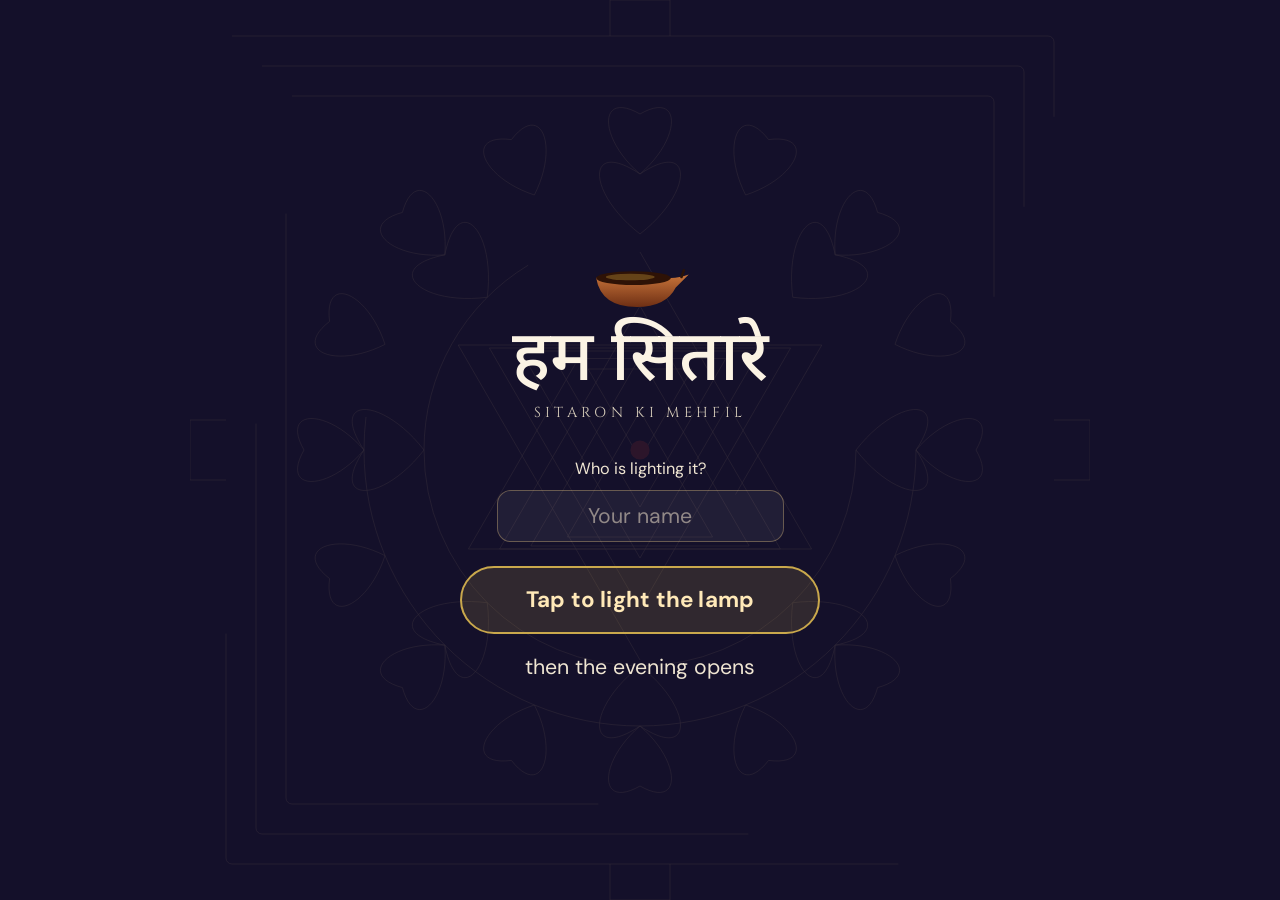
==== commit bc7d8776: "Final: story media, phone-keyed replies, scroll fixes" ====
--- a/index.html
+++ b/index.html
@@ -4,9 +4,23 @@
 <meta charset="utf-8">
 <meta name="viewport" content="width=device-width, initial-scale=1, viewport-fit=cover">
 <title>Diwali with the Sitare &middot; 21 November 2026</title>
+<meta property="og:type" content="website">
+<meta property="og:site_name" content="Sitaron Ki Mehfil">
+<meta property="og:title" content="हम सितारे · Diwali with the Sitare">
+<meta property="og:description" content="The Sharma family invites you and your family. Saturday 21 November 2026, from 5pm, 1370 Adams Road, Bensalem PA.">
+<meta property="og:url" content="https://humsitare.com/">
+<meta property="og:image" content="https://humsitare.com/images/share.jpg">
+<meta property="og:image:secure_url" content="https://humsitare.com/images/share.jpg">
+<meta property="og:image:type" content="image/jpeg">
+<meta property="og:image:width" content="1200">
+<meta property="og:image:height" content="630">
+<meta property="og:image:alt" content="The Sharma family, with a lit diya and the words Hum Sitare">
+<meta name="twitter:card" content="summary_large_image">
+<meta name="twitter:title" content="हम सितारे · Diwali with the Sitare">
+<meta name="twitter:description" content="Saturday 21 November 2026, from 5pm. 1370 Adams Road, Bensalem PA.">
+<meta name="twitter:image" content="https://humsitare.com/images/share.jpg">
+
 <meta name="description" content="Sitaron Ki Mehfil invites you and your family to celebrate Diwali. Saturday 21 November 2026, from 5pm, Bensalem PA.">
-<meta property="og:title" content="Diwali with the Sitare — you are invited">
-<meta property="og:description" content="Saturday 21 November 2026, from 5pm. 1370 Adams Road, Bensalem PA.">
 <link rel="preconnect" href="https://fonts.googleapis.com"><link rel="preconnect" href="https://fonts.gstatic.com" crossorigin>
 <link href="https://fonts.googleapis.com/css2?family=Lora:ital,wght@0,400;0,500;1,400&family=DM+Sans:wght@400;500;700&family=Cinzel:wght@400;600&family=IBM+Plex+Mono:wght@500;600&family=Noto+Sans+Devanagari:wght@400;500&display=swap" rel="stylesheet">
 <style>
@@ -92,23 +106,24 @@
 --t-body:color-mix(in oklch,var(--fg) 76%,transparent);--t-soft:color-mix(in oklch,var(--fg) 72%,transparent);
 color:var(--fg);
 }
-/* the light itself — a circle opening from the flame */
-@property --dwave{syntax:'<length>';inherits:true;initial-value:0px}
-.dawn{position:absolute;inset:0;z-index:0;pointer-events:none;
+/* the light itself — a circle opening from the detonation.
+   It spreads by TRANSFORM: a small disc of light is painted once and scaled up,
+   which the graphics chip does without repainting anything. (It used to spread by
+   animating a full-screen mask every frame; Safari's tiled painting occasionally
+   left one tile on an earlier frame — a dark square that stayed.) When the light
+   has arrived, the disc is replaced by a plain, still background, so the finished
+   page never depends on an animation having rendered correctly.               */
+.dawn{position:absolute;inset:0;z-index:0;pointer-events:none;opacity:0;
  background:radial-gradient(120% 86% at var(--dx,50%) var(--dy,40%),#FFF9EC 0%,#F7EBD2 42%,#EFD9B0 100%);
- clip-path:circle(0px at var(--dx,50%) var(--dy,40%));
- transition:clip-path 3.1s cubic-bezier(.45,.05,.55,.95)}
-.hero.daybreak .dawn{clip-path:circle(var(--dr,160vmax) at var(--dx,50%) var(--dy,40%))}
-/* where custom properties can animate, the edge is light rather than a cut */
-@supports (background: paint(x)) or (transition: --dwave 1s){
-  .dawn{clip-path:none;--dwave:0px;
-   -webkit-mask-image:radial-gradient(circle at var(--dx,50%) var(--dy,40%),
-     #000 calc(var(--dwave) - 110px), rgba(0,0,0,.55) calc(var(--dwave) - 46px), transparent var(--dwave));
-   mask-image:radial-gradient(circle at var(--dx,50%) var(--dy,40%),
-     #000 calc(var(--dwave) - 110px), rgba(0,0,0,.55) calc(var(--dwave) - 46px), transparent var(--dwave));
-   transition:--dwave 3.1s cubic-bezier(.45,.05,.55,.95)}
-  .hero.daybreak .dawn{--dwave:var(--dr,160vmax)}
-}
+ transition:opacity .6s ease}
+.hero.dawned .dawn{opacity:1}
+.dawnwave{position:absolute;z-index:0;pointer-events:none;width:400px;height:400px;border-radius:50%;
+ left:calc(var(--dx,50%) - 200px);top:calc(var(--dy,40%) - 200px);
+ background:radial-gradient(circle,#FFF9EC 0%,#F7EBD2 40%,#EFD9B0 78%,rgba(239,217,176,.55) 92%,rgba(239,217,176,0) 100%);
+ transform:scale(.001);transform-origin:50% 50%;will-change:transform;
+ transition:transform 3.1s cubic-bezier(.45,.05,.55,.95)}
+.hero.daybreak .dawnwave{transform:scale(var(--ws,6))}
+.hero.dawned .dawnwave{opacity:0;transition:opacity .6s ease .1s;will-change:auto}
 /* a warmth that runs just ahead of the edge */
 .dawnglow{position:absolute;inset:0;z-index:0;pointer-events:none;opacity:0;
  background:radial-gradient(circle at var(--dx,50%) var(--dy,40%),
@@ -249,7 +264,7 @@
 .breathe{animation:rk-breathe var(--dur-breath) ease-in-out infinite}
 .pulse{animation:rk-pulse 2.4s ease-in-out infinite}
 @media (prefers-reduced-motion:reduce){.rise,.breathe,.pulse,.seed,.dawnglow{animation:none!important;opacity:1!important;transform:none!important}
- .dawn{transition:none!important}
+ .dawn,.dawnwave{transition:none!important}
  .veil{transition:none}}
 .hold{--p:0;position:relative;display:inline-grid;place-items:center;width:88px;height:88px;border-radius:50%;
  border:1px solid var(--line-wash);background:var(--surface);color:var(--fg-2);font-family:var(--font-ui);
@@ -283,6 +298,8 @@
 .qr-tile:hover{transform:translateY(-2px)}
 .qr-tile:focus-visible{outline:2px solid var(--gold);outline-offset:3px}
 .qr-tile img{width:100%;height:auto;display:block}
+.cal-alt{margin:var(--s-3) 0 0;font-size:var(--fs-sm)}
+.cal-alt a{color:var(--fg-2);text-underline-offset:3px;display:inline-flex;align-items:center;min-height:44px}
 .years a svg{width:14px;height:14px;fill:none;stroke:currentColor;stroke-width:2;opacity:.55}
 .door.pending .door-cover{opacity:.55}
 .grid-2{display:grid;gap:var(--s-7);grid-template-columns:repeat(auto-fit,minmax(280px,1fr));align-items:center}
@@ -369,8 +386,8 @@
 /* the invitation arrives with the light itself */
 .hero .hero-on-in > .plate{opacity:0;transition:opacity 1s var(--ease-out) .45s}
 .hero.daybreak .hero-on-in > .plate{opacity:1}
-.hero .hero-on-in > .scrollhint{opacity:0;transition:opacity 1s var(--ease-out) .9s}
-.hero.daybreak .hero-on-in > .scrollhint{opacity:1}
+.hero .hero-on-in > .scrollhint{opacity:0;transition:opacity .8s var(--ease-out) .1s}
+.hero.dawned .hero-on-in > .scrollhint{opacity:1}   /* it arrives with the settled light, never ahead of it */
 .hero-family{width:100%;height:auto;display:block;
  filter:drop-shadow(0 18px 28px rgba(60,30,10,.28))}
 .plate{
@@ -797,6 +814,109 @@
 #descentLine > .rk-in,#opening > .rk-in,.g-night2 > .rk-in,.g-plum > .rk-in,.band.deep .rk-in,.g-wine > .rk-in,.g-wine2 > .rk-in,.g-ember > .rk-in{
   opacity:var(--night-ink,1);transition:opacity .35s linear}
 
+
+/* ================= a first Diwali: one question, then the page explains itself ================= */
+.firstd{padding-block:var(--s-6) var(--s-7)}
+.fd-ask{border-radius:var(--radius);padding:var(--s-5);text-align:center;
+ background:rgba(255,255,255,.04);box-shadow:inset 0 0 0 1px rgba(242,193,78,.35)}
+.fd-q{font-family:var(--font-display);font-size:clamp(1.35rem,5.4vw,1.75rem);line-height:1.25;color:#FBF3E4;margin:0 0 var(--s-4)}
+.fd-choices{display:flex;flex-wrap:wrap;gap:var(--s-3);justify-content:center}
+.fd-btn{min-height:50px;padding:0 var(--s-5);border-radius:999px;border:0;cursor:pointer;font:600 var(--fs-ui)/1.2 var(--font-ui);
+ background:transparent;color:#FBF3E4;box-shadow:inset 0 0 0 1.5px rgba(251,243,228,.45)}
+.fd-btn:hover{box-shadow:inset 0 0 0 1.5px #F2C14E}
+.fd-btn.yes{background:#F2C14E;color:#1C1530;box-shadow:none}
+.fd-btn.yes:hover{background:#F7D88A}
+.fd-btn:focus-visible,.fd-toggle:focus-visible,.fd-more a:focus-visible{outline:2px solid #F2C14E;outline-offset:3px}
+.fd-card{border-radius:var(--radius);padding:var(--s-5) var(--s-5) var(--s-5);background:rgba(20,16,42,.72);
+ box-shadow:inset 0 0 0 1px rgba(242,193,78,.4),0 18px 40px rgba(0,0,0,.28);outline:none}
+.fd-card.arrive{animation:fdIn .5s var(--ease-out) both}
+@keyframes fdIn{from{opacity:0;transform:translateY(8px)}to{opacity:1;transform:none}}
+.fd-kicker{font-family:var(--font-display);font-size:1.3rem;color:#F7D88A;margin:0 0 var(--s-2)}
+.fd-lead{color:#FBF3E4;font-size:var(--fs-body);line-height:1.55;margin:0 0 var(--s-4)}
+.fd-list{display:grid;gap:var(--s-3);margin:0 0 var(--s-4)}
+.fd-list div{display:grid;gap:2px}
+.fd-list dt{font-weight:700;color:#F7D88A;font-size:var(--fs-ui)}
+.fd-list dd{margin:0;color:#E9E1F2;font-size:var(--fs-ui);line-height:1.5}
+.fd-close{font-family:var(--font-display);font-style:italic;color:#FBF3E4;font-size:1.08rem;line-height:1.5;margin:0 0 var(--s-3)}
+.fd-more{color:#E9E1F2;font-size:var(--fs-sm);line-height:1.55;margin:0}
+.fd-more a{color:#F7D88A;text-underline-offset:3px}
+.fd-toggle{display:block;margin:var(--s-4) auto 0;min-height:44px;padding:0 var(--s-4);border:0;border-radius:999px;cursor:pointer;
+ background:transparent;color:#E9E1F2;font:500 var(--fs-sm)/1 var(--font-ui);text-decoration:underline;text-underline-offset:4px}
+.fd-toggle:hover{color:#F7D88A}
+/* the notes beside the names: present only for a first Diwali */
+.gloss{display:none}
+body.newcomer .gloss{display:block;margin:var(--s-3) 0 0;padding:var(--s-2) var(--s-3);border-radius:10px;
+ background:rgba(242,193,78,.08);box-shadow:inset 2px 0 0 #F2C14E;color:#F1E9F7;font:400 var(--fs-sm)/1.5 var(--font-ui);text-align:left}
+body.newcomer .age .gloss{margin-top:var(--s-3);max-width:34ch;margin-inline:auto}
+@media (prefers-reduced-motion:reduce){.fd-card.arrive{animation:none}}
+
+
+/* ================= carry the light: the gift, the wall, and the photo pickers ================= */
+#carry .field label:not(.btn){font-size:var(--fs-ui)}
+#carry .field input{font-size:var(--fs-body);min-height:50px}
+#carry fieldset,.giveform fieldset{border:0;margin:0;padding:0;min-width:0}
+.giveform{display:grid;gap:var(--s-5);margin-top:var(--s-6)}
+.giveform legend{font-family:var(--font-display);font-size:var(--fs-lg);color:var(--fg);margin-bottom:var(--s-3);padding:0}
+.opt{color:var(--fg-muted);font-weight:400}
+.sr{position:absolute;width:1px;height:1px;overflow:hidden;clip:rect(0 0 0 0);white-space:nowrap}
+.amt-row{display:grid;grid-template-columns:repeat(auto-fit,minmax(5.6rem,1fr));gap:var(--s-2)}
+.amt{position:relative}
+.amt input{position:absolute;opacity:0;width:0;height:0}
+.amt span{display:grid;place-items:center;min-height:52px;border-radius:var(--radius-sm);border:1.5px solid var(--line);
+ background:var(--surface);font:600 var(--fs-lg)/1 var(--font-ui);color:var(--fg);cursor:pointer;transition:background .15s,border-color .15s}
+.amt input:checked + span{background:var(--fg);color:var(--bg);border-color:var(--fg)}
+.amt input:focus-visible + span{outline:2px solid var(--gold);outline-offset:2px}
+.amt-other{margin-top:var(--s-3)}
+.money{display:flex;align-items:center;gap:var(--s-2)}
+.money span{font:600 var(--fs-lg)/1 var(--font-ui);color:var(--fg-2)}
+.money input{max-width:12rem}
+.check{display:flex;align-items:center;gap:var(--s-3);min-height:44px;cursor:pointer;font-size:var(--fs-ui);color:var(--fg);margin-top:var(--s-3)}
+.check input{width:22px;height:22px;accent-color:var(--fg);flex:0 0 auto}
+.g-photo,.p-photo{display:flex;gap:var(--s-4);align-items:center;margin-top:var(--s-4)}
+.g-photo-ph{flex:0 0 auto;width:64px;height:64px;border-radius:50%;background:var(--surface) center/cover no-repeat;
+ box-shadow:0 0 0 1.5px var(--line);display:grid;place-items:center;color:var(--fg-muted);font:600 .8rem/1 var(--font-ui)}
+.g-photo-ph.has{box-shadow:0 0 0 2px var(--bg),0 0 0 3.5px var(--gold)}
+.filein{position:absolute;width:1px;height:1px;opacity:0;overflow:hidden}
+.filein:focus-visible + .linkbtn,.btn.small:has(+ .filein:focus-visible){outline:2px solid var(--gold);outline-offset:2px}
+.btn.small{min-height:44px;padding:0 var(--s-4);font-size:var(--fs-sm)}
+.linkbtn{background:none;border:0;padding:0 var(--s-2);min-height:44px;color:var(--fg-2);text-decoration:underline;text-underline-offset:3px;cursor:pointer;font:inherit;font-size:var(--fs-sm)}
+.seg3{display:grid;grid-template-columns:repeat(3,1fr);gap:4px;padding:4px;border-radius:999px;background:var(--surface);box-shadow:inset 0 0 0 1.5px var(--line)}
+.seg3.two{grid-template-columns:1fr 1fr}
+.seg3 label{position:relative;cursor:pointer}
+.seg3 input{position:absolute;opacity:0;width:0;height:0}
+.seg3 span{display:grid;place-items:center;min-height:46px;border-radius:999px;font:600 var(--fs-ui)/1 var(--font-ui);color:var(--fg-2);transition:background .15s,color .15s}
+.seg3 input:checked + span{background:var(--fg);color:var(--bg)}
+.seg3 input:focus-visible + span{outline:2px solid var(--gold);outline-offset:2px}
+.payhow{margin-top:var(--s-4);padding:var(--s-4) var(--s-5);border-radius:var(--radius-sm);background:var(--surface);box-shadow:inset 0 0 0 1px var(--line)}
+.payhow h4{margin:0 0 var(--s-2);font:600 var(--fs-ui)/1.3 var(--font-ui);color:var(--fg)}
+.payhow p{margin:var(--s-2) 0 0;font-size:var(--fs-ui);line-height:1.55;color:var(--fg-2)}
+.payhow b{color:var(--fg)}
+.payhow .copyrow{display:flex;flex-wrap:wrap;align-items:center;gap:var(--s-2);margin-top:var(--s-3)}
+.payhow .copyval{font:600 var(--fs-body)/1.3 var(--font-ui);color:var(--fg);word-break:break-all}
+.payhow .zl{background:#6D1ED4;color:#fff;border-color:#6D1ED4}
+.payhow .zl:hover{background:#5A14B8}
+.payhow .qr{display:block;width:min(100%,240px);margin-top:var(--s-4);border-radius:14px;background:#fff;padding:8px}
+.payhow .qr-toggle{margin-top:var(--s-3)}
+@media(max-width:699px){.payhow .qr.desk{display:none}}
+@media(min-width:700px){.payhow .qr-toggle{display:none}}
+.payhow .soon{color:var(--fg-2);font-style:italic}
+.give-done{margin-top:var(--s-6);padding:var(--s-5);border-radius:var(--radius);background:var(--surface);box-shadow:inset 0 0 0 1.5px var(--gold);outline:none}
+.give-done h3{font-family:var(--font-display);font-weight:500;font-size:var(--fs-h3);margin:0 0 var(--s-3);color:var(--fg)}
+.give-done .steps{margin:var(--s-3) 0 var(--s-4);padding-left:1.4em;color:var(--fg-2);font-size:var(--fs-ui);line-height:1.55;display:grid;gap:6px}
+.give-done .steps b{color:var(--fg)}
+.give-done p{margin:0 0 var(--s-3);color:var(--fg-2);font-size:var(--fs-ui);line-height:1.55}
+.legal{margin-top:var(--s-6);font-size:var(--fs-sm);line-height:1.6;color:var(--fg-2);max-width:62ch}
+.carriers{margin:var(--s-6) 0 0;padding:var(--s-5);border-radius:var(--radius);background:var(--surface);box-shadow:inset 0 0 0 1px var(--line)}
+.carriers-h{font-family:var(--font-display);font-size:var(--fs-lg);color:var(--fg);margin:0}
+.carriers-total{margin:var(--s-1) 0 var(--s-4);color:var(--fg-2);font-size:var(--fs-ui)}
+.carriers-list{list-style:none;margin:0;padding:0;display:grid;grid-template-columns:repeat(auto-fill,minmax(8.5rem,1fr));gap:var(--s-4) var(--s-3)}
+.carriers-list li{display:grid;justify-items:center;gap:6px;text-align:center}
+.carriers-list .ph{width:72px;height:72px;border-radius:50%;overflow:hidden;position:relative;display:grid;place-items:center;
+ background:var(--bg);box-shadow:0 0 0 2px var(--surface),0 0 0 3.5px var(--gold);font:600 1rem/1 var(--font-display);color:var(--fg-2)}
+.carriers-list .ph img{position:absolute;inset:0;width:100%;height:100%;object-fit:cover}
+.carriers-list .who{font:600 var(--fs-ui)/1.25 var(--font-ui);color:var(--fg);overflow-wrap:anywhere}
+.carriers-list .amt-v{font:500 var(--fs-ui)/1 var(--font-display);color:var(--fg-2)}
+
 /* ---- the five days as five lamps ---- */
 .daylamps{display:flex;justify-content:space-between;gap:var(--s-1)}
 .daylamp{flex:1 1 0;min-width:0;display:grid;justify-items:center;gap:var(--s-1);background:none;border:0;cursor:pointer;
@@ -866,7 +986,9 @@
 .fw-note .quiet-diya{width:64px;height:auto;margin:0 auto var(--s-4);display:block;overflow:visible}
 
 /* one switch for every sound on the page; the story videos obey it too */
-.snd{position:fixed;top:calc(env(safe-area-inset-top) + 2px);right:calc(env(safe-area-inset-right) + 6px);z-index:25;
+.corner{position:fixed;top:calc(env(safe-area-inset-top) + 2px);right:calc(env(safe-area-inset-right) + 6px);z-index:25;
+ display:flex;flex-direction:row;gap:6px;align-items:center}
+.snd{position:relative;flex:0 0 auto;
  width:44px;height:44px;border-radius:50%;border:0;display:grid;place-items:center;cursor:pointer;
  background:rgba(8,6,16,.55);color:#F4EFE4;transition:background .2s,transform .2s,box-shadow .4s}
 .snd:hover{background:rgba(8,6,16,.75)}
@@ -876,13 +998,60 @@
 .snd .on{display:none} .snd[aria-pressed="true"] .on{display:inline} .snd[aria-pressed="true"] .off{display:none}
 .snd.light{background:rgba(247,243,236,.8);color:#1C1712}
 .snd.nudge{animation:sndnudge 1.6s ease-in-out 2}
-.snd.replay{right:calc(env(safe-area-inset-right) + 56px)}
+.snd.notes .dot{fill:currentColor;stroke:none}
+.corner{position:fixed}
+.replay-menu{position:absolute;top:50px;right:0;display:grid;gap:4px;padding:6px;border-radius:16px;background:#1C1712;
+  box-shadow:0 14px 36px rgba(0,0,0,.45),0 0 0 1px rgba(242,193,78,.35);min-width:240px;z-index:2}
+.replay-menu button{min-height:46px;padding:0 14px;border:0;border-radius:11px;background:none;color:#F4EFE4;text-align:left;
+  font:500 var(--fs-ui)/1.2 var(--font-ui);cursor:pointer}
+.replay-menu button:hover,.replay-menu button:focus-visible{background:rgba(242,193,78,.16);outline:none}
+.fw-note.top{top:16%;transform:translate(-50%,0)}
+.fw-note .as{color:#F7D88A!important;font-style:italic}
+.snd.notes[aria-pressed="true"]{background:#F2C14E;color:#1C1530}
+.snd.notes[aria-pressed="true"]:hover{background:#F7D88A}
+
+/* ---- asking once, where the eyes already are, then going home to the corner ---- */
+.snd-ask{position:fixed;left:50%;bottom:calc(env(safe-area-inset-bottom) + 20px);z-index:30;
+  display:flex;align-items:center;gap:4px;padding:6px 6px 6px 8px;border-radius:999px;
+  width:max-content;max-width:calc(100vw - 24px);
+  background:#1C1712;color:#F4EFE4;box-shadow:0 14px 40px rgba(0,0,0,.42),0 0 0 1px rgba(242,193,78,.35);
+  transform:translate(-50%,24px);opacity:0;transition:transform .55s cubic-bezier(.2,.9,.3,1.15),opacity .4s}
+.snd-ask.in{transform:translate(-50%,0);opacity:1}
+body.has-replied .snd-ask{bottom:calc(env(safe-area-inset-bottom) + 92px)}
+.snd-ask.home{transition:transform .7s cubic-bezier(.6,0,.2,1),opacity .7s .2s}
+.snd-ask-go{display:flex;align-items:center;gap:12px;min-height:52px;padding:0 14px 0 4px;border:0;background:none;color:inherit;
+  cursor:pointer;text-align:left;font:inherit}
+.snd-ask-ic{position:relative;width:44px;height:44px;border-radius:50%;display:grid;place-items:center;background:#F2C14E;color:#1C1712;flex:0 0 auto}
+.snd-ask-ic::after{content:"";position:absolute;inset:-2px;border-radius:50%;box-shadow:0 0 0 0 rgba(242,193,78,.55);
+  animation:askring 2.2s ease-out infinite}
+@keyframes askring{0%{box-shadow:0 0 0 0 rgba(242,193,78,.55)}100%{box-shadow:0 0 0 14px rgba(242,193,78,0)}}
+.snd-ask-ic svg{width:22px;height:22px;fill:none;stroke:currentColor;stroke-width:2;stroke-linecap:round;stroke-linejoin:round}
+.snd-ask-ic .spk{fill:currentColor;stroke:none}
+.snd-ask-t{display:grid;gap:1px;line-height:1.2;white-space:nowrap}
+.snd-ask-t b{font-size:1rem;font-weight:700}
+.snd-ask-t span{font-size:.84rem;color:#D9CFC0}
+@media(max-width:340px){.snd-ask-t span{display:none}}
+.snd-ask-x{width:44px;height:44px;border-radius:50%;border:0;background:none;color:#D9CFC0;display:grid;place-items:center;cursor:pointer}
+.snd-ask-x:hover{background:rgba(255,255,255,.08);color:#fff}
+.snd-ask-x svg{width:18px;height:18px;fill:none;stroke:currentColor;stroke-width:2;stroke-linecap:round}
+.snd-ask button:focus-visible,.snd-tip button:focus-visible{outline:2px solid #F2C14E;outline-offset:2px}
+/* the corner switch, while it is still off, breathes gently so the eye finds it */
+.snd.waiting{box-shadow:0 0 0 0 rgba(242,193,78,.5);animation:sndbreathe 2.6s ease-in-out 4}
+@keyframes sndbreathe{0%,100%{box-shadow:0 0 0 0 rgba(242,193,78,0)}50%{box-shadow:0 0 0 6px rgba(242,193,78,.42)}}
+.snd-tip{position:fixed;top:calc(env(safe-area-inset-top) + 54px);right:calc(env(safe-area-inset-right) + 8px);z-index:26;
+  opacity:0;transform:translateY(-6px);transition:opacity .3s,transform .3s}
+.snd-tip.in{opacity:1;transform:none}
+.snd-tip button{position:relative;min-height:44px;padding:10px 14px;border:0;border-radius:14px;background:#1C1712;color:#F4EFE4;
+  font:500 .9rem/1.3 var(--font-ui);text-align:left;cursor:pointer;box-shadow:0 10px 28px rgba(0,0,0,.4);max-width:240px}
+.snd-tip button b{color:#F2C14E;font-weight:700}
+.snd-tip button::before{content:"";position:absolute;top:-6px;right:16px;border:6px solid transparent;border-top:0;border-bottom-color:#1C1712}
+@media (prefers-reduced-motion:reduce){.snd-ask,.snd-ask.home,.snd-tip{transition:opacity .2s}.snd-ask-ic::after,.snd.waiting{animation:none}}
 .snd.replay .dot{fill:currentColor;stroke:none}
 .snd.replay.arrive{animation:sndnudge 1.6s ease-in-out 2}
-body.has-replay .diyarail{padding-inline:108px}
-@media(max-width:480px){body.has-replay .diyarail{padding-left:12px;padding-right:108px;justify-content:flex-start}}
+.diyarail{padding-right:var(--corner-w,56px)}
+@media(max-width:480px){body.corner-wide .diyarail{padding-left:12px;justify-content:flex-start}}
 @keyframes sndnudge{0%,100%{box-shadow:0 0 0 0 rgba(242,193,78,0)}50%{box-shadow:0 0 0 7px rgba(242,193,78,.35)}}
-.diyarail{padding-inline:56px}
+.diyarail{padding-left:var(--corner-w,56px)}
 @media(max-width:420px){.diyarail{gap:clamp(6px,3vw,26px)}}
 
 /* ---- this device has already replied ---- */
@@ -948,6 +1117,7 @@
 <header class="band hero g-night" id="hero">
   <div class="yantra turn" aria-hidden="true"><svg viewBox="0 0 300 300"><rect x="12" y="12" width="276" height="276" rx="2"/><rect x="22" y="22" width="256" height="256" rx="2"/><rect x="32" y="32" width="236" height="236" rx="2"/><path d="M-10,-138 L-10,-150 L10,-150 L10,-138" transform="translate(150,150) rotate(0)"/><path d="M-10,-138 L-10,-150 L10,-150 L10,-138" transform="translate(150,150) rotate(90)"/><path d="M-10,-138 L-10,-150 L10,-150 L10,-138" transform="translate(150,150) rotate(180)"/><path d="M-10,-138 L-10,-150 L10,-150 L10,-138" transform="translate(150,150) rotate(270)"/><path d="M0,-92 C14,-104 14,-120 0,-112 C-14,-120 -14,-104 0,-92 Z" transform="translate(150,150) rotate(0.0)"/><path d="M0,-92 C14,-104 14,-120 0,-112 C-14,-120 -14,-104 0,-92 Z" transform="translate(150,150) rotate(22.5)"/><path d="M0,-92 C14,-104 14,-120 0,-112 C-14,-120 -14,-104 0,-92 Z" transform="translate(150,150) rotate(45.0)"/><path d="M0,-92 C14,-104 14,-120 0,-112 C-14,-120 -14,-104 0,-92 Z" transform="translate(150,150) rotate(67.5)"/><path d="M0,-92 C14,-104 14,-120 0,-112 C-14,-120 -14,-104 0,-92 Z" transform="translate(150,150) rotate(90.0)"/><path d="M0,-92 C14,-104 14,-120 0,-112 C-14,-120 -14,-104 0,-92 Z" transform="translate(150,150) rotate(112.5)"/><path d="M0,-92 C14,-104 14,-120 0,-112 C-14,-120 -14,-104 0,-92 Z" transform="translate(150,150) rotate(135.0)"/><path d="M0,-92 C14,-104 14,-120 0,-112 C-14,-120 -14,-104 0,-92 Z" transform="translate(150,150) rotate(157.5)"/><path d="M0,-92 C14,-104 14,-120 0,-112 C-14,-120 -14,-104 0,-92 Z" transform="translate(150,150) rotate(180.0)"/><path d="M0,-92 C14,-104 14,-120 0,-112 C-14,-120 -14,-104 0,-92 Z" transform="translate(150,150) rotate(202.5)"/><path d="M0,-92 C14,-104 14,-120 0,-112 C-14,-120 -14,-104 0,-92 Z" transform="translate(150,150) rotate(225.0)"/><path d="M0,-92 C14,-104 14,-120 0,-112 C-14,-120 -14,-104 0,-92 Z" transform="translate(150,150) rotate(247.5)"/><path d="M0,-92 C14,-104 14,-120 0,-112 C-14,-120 -14,-104 0,-92 Z" transform="translate(150,150) rotate(270.0)"/><path d="M0,-92 C14,-104 14,-120 0,-112 C-14,-120 -14,-104 0,-92 Z" transform="translate(150,150) rotate(292.5)"/><path d="M0,-92 C14,-104 14,-120 0,-112 C-14,-120 -14,-104 0,-92 Z" transform="translate(150,150) rotate(315.0)"/><path d="M0,-92 C14,-104 14,-120 0,-112 C-14,-120 -14,-104 0,-92 Z" transform="translate(150,150) rotate(337.5)"/><circle cx="150" cy="150" r="92"/><path d="M0,-72 C18,-86 18,-104 0,-92 C-18,-104 -18,-86 0,-72 Z" transform="translate(150,150) rotate(0)"/><path d="M0,-72 C18,-86 18,-104 0,-92 C-18,-104 -18,-86 0,-72 Z" transform="translate(150,150) rotate(45)"/><path d="M0,-72 C18,-86 18,-104 0,-92 C-18,-104 -18,-86 0,-72 Z" transform="translate(150,150) rotate(90)"/><path d="M0,-72 C18,-86 18,-104 0,-92 C-18,-104 -18,-86 0,-72 Z" transform="translate(150,150) rotate(135)"/><path d="M0,-72 C18,-86 18,-104 0,-92 C-18,-104 -18,-86 0,-72 Z" transform="translate(150,150) rotate(180)"/><path d="M0,-72 C18,-86 18,-104 0,-92 C-18,-104 -18,-86 0,-72 Z" transform="translate(150,150) rotate(225)"/><path d="M0,-72 C18,-86 18,-104 0,-92 C-18,-104 -18,-86 0,-72 Z" transform="translate(150,150) rotate(270)"/><path d="M0,-72 C18,-86 18,-104 0,-92 C-18,-104 -18,-86 0,-72 Z" transform="translate(150,150) rotate(315)"/><circle cx="150" cy="150" r="72"/><path d="M150.0,84.0 L207.2,183.0 L92.8,183.0 Z"/><path d="M150.0,102.0 L196.8,183.0 L103.2,183.0 Z"/><path d="M150.0,119.0 L186.4,182.0 L113.6,182.0 Z"/><path d="M150.0,137.0 L174.2,179.0 L125.8,179.0 Z"/><path d="M150.0,220.0 L89.4,115.0 L210.6,115.0 Z"/><path d="M150.0,203.0 L99.8,116.0 L200.2,116.0 Z"/><path d="M150.0,186.0 L110.2,117.0 L189.8,117.0 Z"/><path d="M150.0,169.0 L121.4,119.5 L178.6,119.5 Z"/><path d="M150.0,153.0 L132.7,123.0 L167.3,123.0 Z"/><circle class="bindu-dot" cx="150" cy="150" r="3.2"/></svg></div>
   <div class="dawn" aria-hidden="true"></div>
+  <div class="dawnwave" aria-hidden="true"></div>
   <div class="dawnglow" aria-hidden="true"></div>
   <div class="motes" aria-hidden="true"></div>
   <canvas class="zone" id="zone" aria-hidden="true"></canvas>
@@ -1016,6 +1186,38 @@
   <div class="rk-in rk-reading"><p class="descent-say">On the darkest night of the month, we fill every corner with light.</p></div>
 </section>
 
+
+<!-- ============ 1b · FIRST DIWALI? ============ -->
+<section class="band g-night2 firstd" id="firstDiwali" aria-labelledby="fdQ">
+  <div class="rk-in rk-reading">
+    <div class="fd-ask" id="fdAsk">
+      <p class="fd-q" id="fdQ">Is this your first Diwali?</p>
+      <div class="fd-choices">
+        <button class="fd-btn yes" id="fdYes" type="button">Yes, show me the way in</button>
+        <button class="fd-btn" id="fdNo" type="button">I know Diwali</button>
+      </div>
+    </div>
+
+    <div class="fd-card" id="fdCard" hidden tabindex="-1">
+      <p class="fd-kicker">Your first Diwali</p>
+      <p class="fd-lead">You do not need to know anything, or believe anything, to be here. You are invited, and that is all it takes.</p>
+      <dl class="fd-list">
+        <div><dt>What to wear</dt><dd>Anything bright and festive is perfect. If you have something Indian, wonderful; if not, your most colourful outfit is exactly right.</dd></div>
+        <div><dt>The puja</dt><dd>The evening opens with a prayer, lamps and song. You are welcome to simply watch. Shoes come off for the puja, and go back on afterwards.</dd></div>
+        <div><dt>The stage</dt><dd>Families make an entrance to their own song. You can join in, or watch from your seat — nobody will pull you up.</dd></div>
+        <div><dt>The food</dt><dd>All vegetarian, and no alcohol.</dd></div>
+        <div><dt>What to bring</dt><dd>Only yourselves.</dd></div>
+        <div><dt>What to say</dt><dd>Happy Diwali. That is all anyone expects, and it is always right.</dd></div>
+      </dl>
+      <p class="fd-close">If someone hands you a lamp, light it from the one already burning. That is the whole etiquette.</p>
+      <p class="fd-more">As you go down the page, the names explain themselves. And if you want the day itself, hour by hour,
+        <a href="https://aistrangegame.com/learning/calendar/diwali" target="_blank" rel="noopener">there is a calendar of Diwali here</a>.</p>
+    </div>
+
+    <button class="fd-toggle" id="fdToggle" type="button" hidden>New to Diwali? Show the notes</button>
+  </div>
+</section>
+
 <!-- ============ 2 · OPENING ============ -->
 <section class="band g-night2" id="opening" data-petal="0">
   <div class="rk-in rk-reading">
@@ -1034,6 +1236,7 @@
     <h2 class="title">What is Diwali?</h2>
     <p class="lede">Diwali comes from <em>Deepavali</em>, a row of lamps. It is marked across India and around the world, on the new-moon night of autumn — the darkest night of the month.</p>
     <p class="prose t-body">That is the whole festival in one picture: a row of lamps against the darkest night.</p>
+<p class="gloss">It is one of the biggest festivals of the year in India, and for many families it feels like Christmas and New Year at once: new clothes, lights in every window, sweets, family, and fireworks.</p>
 
     <div class="fivedays" style="margin-top:var(--s-6)">
       <p class="t-soft" style="font-size:var(--fs-sm);margin:0 0 var(--s-3)">It runs five days, each with its own reason to light a lamp. Tap one.</p>
@@ -1057,19 +1260,23 @@
             <p class="age-name">Satyug</p>
             <p class="age-kicker">THE CHURNING &middot; IT REVERSES</p>
             <p class="age-text">Lakshmi rises from the churning of the cosmic ocean and is welcomed as abundance itself. It is why we light the way to our doors.</p>
+<p class="gloss">Satyug is the first of four great ages of time. Gods and demons churned the ocean for the nectar of immortality, and Lakshmi, goddess of wealth and good fortune, rose out of it.</p>
           </article><article class="age" data-age="1">
             <svg class="glyph" viewBox="0 0 120 120" aria-hidden="true"><path d="M34 86 q26 -58 52 0"/><path d="M34 86 L86 86"/><circle cx="46" cy="34" r="5"/><circle cx="60" cy="28" r="5"/><circle cx="74" cy="34" r="5"/><path d="M60 86 L60 52"/><circle cx="60" cy="60" r="4" class="pip"/></svg>
             <p class="age-name">Treta</p>
             <p class="age-kicker">THE RETURN &middot; IT COMPLETES</p>
             <p class="age-text">After fourteen years of exile and the defeat of Ravana, Ram returns to Ayodhya. The people light rows of lamps to guide him home.</p>
+<p class="gloss">Ram is the prince at the heart of the Ramayana, one of India’s great epics. Ravana was the demon king who took his wife, Sita. Ayodhya is Ram’s home city, which lit every lamp it had for his return.</p>
           </article><article class="age" data-age="2">
             <svg class="glyph" viewBox="0 0 120 120" aria-hidden="true"><path d="M22 86 L60 26 L98 86 Z"/><path d="M34 86 q26 -22 52 0"/><circle cx="48" cy="74" r="3.4"/><circle cx="60" cy="70" r="3.4"/><circle cx="72" cy="74" r="3.4"/><path d="M60 26 L60 14" /><circle cx="60" cy="10" r="4" class="pip"/></svg>
             <p class="age-name">Dwapar</p>
             <p class="age-kicker">THE SHELTER &middot; IT HOLDS</p>
             <p class="age-text">Krishna lifts Govardhan hill to shelter the people of Vraj from Indra’s storm. Annakut, a mountain of food, is offered in its memory.</p>
+<p class="gloss">Krishna is among the most loved figures in Hindu tradition. Vraj was the countryside where he grew up; Indra is the king of the gods and of the rain. Annakut means a mountain of food.</p>
           </article></div></div>
         <div class="ages-dots" id="agesDots" aria-hidden="true"><i></i><i></i><i></i></div>
         <p class="amavasya">Amavasya &middot; the night with no moon</p>
+<p class="gloss">Amavasya is the new-moon night, the darkest of the month — the night Diwali falls on.</p>
       </div>
     </div>
   </div>
@@ -1082,6 +1289,7 @@
     <p class="eyebrow">AND NOW</p>
     <h2 class="title">Lit far from Ayodhya.</h2>
     <p class="prose t-body">For families living away from where it began, the meaning has grown. It is not only about remembering a homecoming. It is how we make one.</p>
+<p class="gloss">Ayodhya is the city in India where the first lamps were lit for Ram’s homecoming. For families who have made a home far from there, the festival is how the homecoming happens here.</p>
     <blockquote class="bigquote">
       <p>Archana adds one more light for our own time: Saraswati, goddess of knowledge, music and the arts, who arrives every year when the stage lights up.</p>
     </blockquote>
@@ -1125,13 +1333,16 @@
     <p class="t-whisper" style="font-size:var(--fs-sm);text-align:center;margin-top:var(--s-3)">These are the years behind us. Tap a circle; tap the right of a photograph to move on, the left to go back.</p>
 
     <div class="grid-2 rk-reading" style="margin-top:var(--s-7);display:grid;gap:var(--s-5)">
-      <div><p class="h3">We open with puja</p><p class="t-soft" style="font-size:var(--fs-ui)">Before anything else, we gather and pray together. It sets the tone for the whole evening.</p></div>
+      <div><p class="h3">We open with puja</p><p class="t-soft" style="font-size:var(--fs-ui)">Before anything else, we gather and pray together. It sets the tone for the whole evening.</p>
+<p class="gloss">A puja is a prayer offered together, with lamps, flowers and song. You are welcome to simply watch.</p></div>
       <div><p class="h3">Every family takes the stage</p><p class="t-soft" style="font-size:var(--fs-ui)">Each couple or family brings a signature entry dance. Tell us your song when you RSVP.</p></div>
-      <div><p class="h3">Every talent has a place</p><p class="t-soft" style="font-size:var(--fs-ui)">Bhajans, songs, skits, poems, games. Whatever you bring, there is room for it.</p></div>
+      <div><p class="h3">Every talent has a place</p><p class="t-soft" style="font-size:var(--fs-ui)">Bhajans, songs, skits, poems, games. Whatever you bring, there is room for it.</p>
+<p class="gloss">A bhajan is a devotional song, often sung together.</p></div>
       <div><p class="h3">We close with fireworks</p><p class="t-soft" style="font-size:var(--fs-ui)">The last light of the night belongs to the sky.</p></div>
     </div>
 
     <p class="seed rk-reading" style="margin-top:var(--s-7);text-align:center;margin-inline:auto">For years our people have called this place Sharmaji ka Adda. Devkinandan ji named it Balam Dham, the home of the eternal beloved.<br>Call it what you will. You do not come here to be an audience. You come to be a Sitara.</p>
+<p class="gloss" style="text-align:center;margin-inline:auto">Sharmaji ka Adda means, roughly, “the Sharmas’ hangout.” Balam Dham means “home of the eternal beloved.” A Sitara is a star; the Sitare are the stars.</p>
   </div>
 </section>
 
@@ -1140,13 +1351,14 @@
   <div class="rk-in rk-reading">
     <p class="eyebrow">THE EVENING</p>
     <p class="welcome">Welcome to the Sharma Diwali Dhamaka.</p>
+<p class="gloss">A dhamaka is a blast — the joyful, noisy kind.</p>
     <p class="welcome-by">Sidharth</p>
     <h2 class="title">The shape of the night</h2>
     <p class="lede">We begin at 5. There is no set end. Last year the energy carried us to midnight.</p>
     <ol class="beats">
       <li class="beat"><span class="pip"></span><div><p class="beat-when">5pm</p><p class="beat-name">We gather</p><span class="beat-thumb slot-circle" data-lightbox data-cap="arriving" role="button" tabindex="0"><img src="images/beat-arriving.jpg" alt="arriving" loading="lazy" decoding="async" onerror="this.parentNode.classList.add('awaiting');this.remove()"><span class="ceremony">arriving</span></span><p class="beat-what">Come in, find your people, settle in.</p></div></li>
       <li class="beat"><span class="pip"></span><div><p class="beat-when">To begin</p><p class="beat-name">Puja</p><span class="beat-thumb slot-circle" data-lightbox data-cap="the puja" role="button" tabindex="0"><img src="images/beat-puja.jpg" alt="the puja" loading="lazy" decoding="async" onerror="this.parentNode.classList.add('awaiting');this.remove()"><span class="ceremony">the puja</span></span><p class="beat-what">We start together, in prayer and in light.</p></div></li>
-      <li class="beat"><span class="pip"></span><div><p class="beat-when">Through the evening</p><p class="beat-name">The Mehfil</p><span class="beat-thumb slot-circle" data-lightbox data-cap="the stage" role="button" tabindex="0"><img src="images/beat-stage.jpg" alt="the stage" loading="lazy" decoding="async" onerror="this.parentNode.classList.add('awaiting');this.remove()"><span class="ceremony">the stage</span></span><p class="beat-what">Dances, songs, skits, poems and games, and food along the way.</p></div></li>
+      <li class="beat"><span class="pip"></span><div><p class="beat-when">Through the evening</p><p class="beat-name">The Mehfil</p><span class="beat-thumb slot-circle" data-lightbox data-cap="the stage" role="button" tabindex="0"><img src="images/beat-stage.jpg" alt="the stage" loading="lazy" decoding="async" onerror="this.parentNode.classList.add('awaiting');this.remove()"><span class="ceremony">the stage</span></span><p class="beat-what">Dances, songs, skits, poems and games, and food along the way.</p><p class="gloss">A mehfil is an evening gathering for music, poetry and performance.</p></div></li>
       <li class="beat held-beat" id="heldBeat">
         <span class="pip"></span>
         <div class="inner"><p class="beat-when">Somewhere in the evening</p><p class="beat-name">Something new</p>
@@ -1180,32 +1392,19 @@
         <div><dt>Date</dt><dd>Saturday 21 November 2026</dd></div>
         <div><dt>Time</dt><dd>From 5pm &middot; no set end</dd></div>
         <div><dt>Place</dt><dd>1370 Adams Road<br>Bensalem PA 19020</dd></div>
-        <div><dt>Dress</dt><dd>Festive Indian</dd></div>
+        <div><dt>Dress</dt><dd>Bright and festive, Indian if you have it</dd></div>
         <div><dt>Food</dt><dd>Still coming together</dd></div>
         <div><dt>Presented by</dt><dd>The Sharma Foundation</dd></div>
       </dl>
     </div>
 
     <div class="fab-clear" style="display:flex;gap:var(--s-3);flex-wrap:wrap;margin-top:var(--s-5)">
-      <a class="btn ghost" href="https://www.google.com/maps/search/?api=1&amp;query=1370+Adams+Road+Bensalem+PA+19020" target="_blank" rel="noopener">Open in Maps</a>
-      <button class="btn ghost" id="calBtn" type="button">Add to calendar</button>
+      <a class="btn ghost" id="mapsBtn" href="https://www.google.com/maps/search/?api=1&amp;query=1370+Adams+Road+Bensalem+PA+19020" target="_blank" rel="noopener">Open in Maps</a>
+      <a class="btn ghost" id="calBtn" href="diwali-2026.ics">Add to calendar</a>
     </div>
-
-    <details class="acc" style="margin-top:var(--s-6)">
-      <summary>Help carry the light as a co-sponsor</summary>
-      <div id="cosponsorSlot">
-        <p class="t-body" style="font-size:var(--fs-sm);margin-bottom:var(--s-4)">Food, decor, fireworks, something of your own. Nothing is too small.</p>
-        <form id="cosponsorPreview" style="display:grid;gap:var(--s-4)">
-          <div class="field"><label for="c-name">Your name</label><input id="c-name" type="text" placeholder="First and last"></div>
-          <div class="field"><label for="c-from">Family or business</label><input id="c-from" type="text" placeholder="Who the support comes from"></div>
-          <div class="field"><label for="c-contact">How to reach you</label><input id="c-contact" type="text" placeholder="Phone or email"></div>
-          <div class="field"><label for="c-note">What you have in mind</label><textarea id="c-note" placeholder="Tell us and we will come back to you"></textarea></div>
-          <div class="hp" aria-hidden="true"><label>Website<input type="text" name="website" tabindex="-1" autocomplete="off"></label></div>
-            <div><button class="btn ghost" type="submit" id="spSend">Send it to us</button>
-              <p class="formstatus" id="spStatus" role="status" aria-live="polite"></p></div>
-        </form>
-      </div>
-    </details>
+    <p class="cal-alt" id="calAlt"><a id="gcalLink" href="#" target="_blank" rel="noopener">Use Google Calendar instead</a></p>
+
+    
   </div>
 </section>
 <svg class="kolam" viewBox="0 0 520 76" preserveAspectRatio="none" aria-hidden="true"><circle class="kd" cx="20" cy="18" r="1.6"/><circle class="kd" cx="20" cy="40" r="1.6"/><circle class="kd" cx="20" cy="62" r="1.6"/><circle class="kd" cx="60" cy="18" r="1.6"/><circle class="kd" cx="60" cy="40" r="1.6"/><circle class="kd" cx="60" cy="62" r="1.6"/><circle class="kd" cx="100" cy="18" r="1.6"/><circle class="kd" cx="100" cy="40" r="1.6"/><circle class="kd" cx="100" cy="62" r="1.6"/><circle class="kd" cx="140" cy="18" r="1.6"/><circle class="kd" cx="140" cy="40" r="1.6"/><circle class="kd" cx="140" cy="62" r="1.6"/><circle class="kd" cx="180" cy="18" r="1.6"/><circle class="kd" cx="180" cy="40" r="1.6"/><circle class="kd" cx="180" cy="62" r="1.6"/><circle class="kd" cx="220" cy="18" r="1.6"/><circle class="kd" cx="220" cy="40" r="1.6"/><circle class="kd" cx="220" cy="62" r="1.6"/><circle class="kd" cx="260" cy="18" r="1.6"/><circle class="kd" cx="260" cy="40" r="1.6"/><circle class="kd" cx="260" cy="62" r="1.6"/><circle class="kd" cx="300" cy="18" r="1.6"/><circle class="kd" cx="300" cy="40" r="1.6"/><circle class="kd" cx="300" cy="62" r="1.6"/><circle class="kd" cx="340" cy="18" r="1.6"/><circle class="kd" cx="340" cy="40" r="1.6"/><circle class="kd" cx="340" cy="62" r="1.6"/><circle class="kd" cx="380" cy="18" r="1.6"/><circle class="kd" cx="380" cy="40" r="1.6"/><circle class="kd" cx="380" cy="62" r="1.6"/><circle class="kd" cx="420" cy="18" r="1.6"/><circle class="kd" cx="420" cy="40" r="1.6"/><circle class="kd" cx="420" cy="62" r="1.6"/><circle class="kd" cx="460" cy="18" r="1.6"/><circle class="kd" cx="460" cy="40" r="1.6"/><circle class="kd" cx="460" cy="62" r="1.6"/><circle class="kd" cx="500" cy="18" r="1.6"/><circle class="kd" cx="500" cy="40" r="1.6"/><circle class="kd" cx="500" cy="62" r="1.6"/><path class="kl" d="M20,40 q20,-30 40,0 q20,30 40,0 M100,40 q20,-30 40,0 q20,30 40,0 M180,40 q20,-30 40,0 q20,30 40,0 M260,40 q20,-30 40,0 q20,30 40,0 M340,40 q20,-30 40,0 q20,30 40,0 M420,40 q20,-30 40,0 q20,30 40,0"/></svg>
@@ -1220,7 +1419,13 @@
     <details class="acc"><summary>What time should we actually arrive?</summary>
       <p>Any time from 5. The puja begins shortly after, so come before it if you would like to be there for it.</p></details>
     <details class="acc"><summary>What should we wear?</summary>
-      <p>Festive Indian. Nobody has ever been underdressed or overdressed at one of these.</p></details>
+      <p>Anything bright and festive is perfect, and festive Indian if you have it. Nobody has ever been underdressed or overdressed at one of these.</p></details>
+    <details class="acc"><summary>What food will there be?</summary>
+      <p>All vegetarian, and no alcohol.</p></details>
+    <details class="acc"><summary>Do we take our shoes off?</summary>
+      <p>For the puja, yes. They go back on for the rest of the evening.</p></details>
+    <details class="acc"><summary>Is this my first Diwali — will I know what to do?</summary>
+      <p>You will be fine. You can simply watch the puja and the dances; nobody will pull you up. Say “Happy Diwali” and you have said everything right. <a href="#firstDiwali" data-fd-open>Here is a little more for a first Diwali.</a></p></details>
     <details class="acc"><summary>Do we need to bring anything?</summary>
       <p>Only yourselves. If you would like to bring something sweet, made rather than bought is the tradition here.</p></details>
     <details class="acc"><summary>Are children welcome?</summary>
@@ -1343,6 +1548,81 @@
   </div>
 </section>
 
+<!-- ============ CARRY THE LIGHT ============ -->
+<section class="band s-paper" id="carry" aria-labelledby="carryTitle">
+  <div class="rk-in rk-reading">
+    <p class="eyebrow">CARRY THE LIGHT</p>
+    <h2 class="title" id="carryTitle">Help carry the evening</h2>
+    <p class="prose t-body">Every Sitare Diwali is made possible by a few families who help carry it: the food, the lamps, the fireworks. If you would like to be one of them this year, this is where. Every gift is recognised on the night, and here.</p>
+
+    <div class="carriers" id="carriers" hidden>
+      <p class="carriers-h">Carrying the light this year</p>
+      <p class="carriers-total" id="carriersTotal"></p>
+      <ul class="carriers-list" id="carriersList"></ul>
+    </div>
+
+    <form class="giveform" id="giveForm" novalidate>
+      <input type="text" name="website" id="g-website" tabindex="-1" autocomplete="off" class="hp" aria-hidden="true">
+
+      <fieldset class="g-amounts">
+        <legend>How much would you like to give?</legend>
+        <div class="amt-row" id="amtRow"></div>
+        <div class="field amt-other" id="amtOtherWrap" hidden>
+          <label for="g-amount">Another amount</label>
+          <div class="money"><span aria-hidden="true">$</span><input id="g-amount" type="text" inputmode="decimal" placeholder="0" autocomplete="off"></div>
+        </div>
+        <p class="hint">Amounts ending in one are a Diwali tradition — a gift that keeps going.</p>
+      </fieldset>
+
+      <div class="field"><label for="g-name">Your name</label>
+        <input id="g-name" type="text" autocomplete="name" placeholder="First and last"></div>
+      <div class="field"><label for="g-from">Family or business <span class="opt">(optional)</span></label>
+        <input id="g-from" type="text" autocomplete="organization" placeholder="Your family, or your business"></div>
+      <div class="field"><label for="g-phone">Phone</label>
+        <p class="hint">So we can reach you about your gift.</p>
+        <input id="g-phone" type="tel" inputmode="tel" autocomplete="tel" placeholder="(555) 555-5555"></div>
+      <div class="field"><label for="g-email">Email</label>
+        <p class="hint">Your acknowledgment letter comes here, for your records.</p>
+        <input id="g-email" type="email" inputmode="email" autocomplete="email" placeholder="you@example.com"></div>
+
+      <fieldset class="g-recog">
+        <legend>How should we recognise you?</legend>
+        <div class="field"><label for="g-recog" class="sr">Your name as it should appear</label>
+          <input id="g-recog" type="text" placeholder="Your name, as it should appear"></div>
+        <label class="check"><input id="g-anon" type="checkbox"> <span>Keep my gift anonymous</span></label>
+        <div class="g-photo" id="gPhotoWrap">
+          <span class="g-photo-ph" id="gPhotoPrev" aria-hidden="true"></span>
+          <div>
+            <label class="btn ghost small" for="g-photo">Add a photo</label>
+            <input id="g-photo" class="filein" type="file" accept="image/*">
+            <button class="linkbtn" id="gPhotoClear" type="button" hidden>Remove</button>
+            <p class="hint">Optional. Shown with your name here once your gift arrives — never the amount.</p>
+          </div>
+        </div>
+      </fieldset>
+
+      <fieldset class="g-pay">
+        <legend>How will you give?</legend>
+        <div class="seg3 two" role="radiogroup" aria-label="How will you give?">
+          <label><input type="radio" name="g-method" value="Check" checked><span>Check</span></label>
+          <label><input type="radio" name="g-method" value="Zelle"><span>Zelle</span></label>
+        </div>
+        <div class="payhow" id="payHow" aria-live="polite"></div>
+      </fieldset>
+
+      <div class="send-row">
+        <button class="btn act" id="giveSend" type="submit">Pledge my gift</button>
+        <p class="formstatus" id="giveStatus" role="status" aria-live="polite"></p>
+      </div>
+    </form>
+
+    <div class="give-done" id="giveDone" hidden tabindex="-1"></div>
+
+    <p class="legal" id="giveLegal"></p>
+  </div>
+</section>
+
+
 <div class="silence"></div>
 
 <!-- ============ 9 · THE RUNG — thank you, and last year ============ -->
@@ -1351,6 +1631,7 @@
     <p class="eyebrow">AFTER YOU REPLY</p>
     <h2 class="title">Thank you. Truly.</h2>
     <p class="prose t-body">We will see you on the 21st. While you wait, here are the years behind us — and on the night, this is where this year's photographs will live.</p>
+
 
     <div class="doors" style="margin-top:var(--s-6)">
       <a class="door rung" id="album2025" href="#" target="_blank" rel="noopener">
@@ -1387,7 +1668,6 @@
       </div>
       <p class="t-mid">Archana &amp; Sidharth</p>
       <div style="margin-top:var(--s-6)">
-        <button class="btn voice" id="shareBtn" type="button">Share this invitation</button>
         <p class="t-whisper" id="shareStatus" style="font-size:var(--fs-sm);min-height:1.3em;margin-top:var(--s-3)"></p>
       </div>
     </div>
@@ -1537,12 +1817,29 @@
 <canvas id="fw" class="fw" aria-hidden="true"></canvas>
 <div class="fw-veil" id="fwVeil" aria-hidden="true"></div>
 <div class="fw-note" id="fwNote" role="status" aria-live="polite"></div>
+<div class="snd-ask" id="sndAsk" hidden>
+  <button class="snd-ask-go" id="sndAskGo" type="button">
+    <span class="snd-ask-ic" aria-hidden="true"><svg viewBox="0 0 24 24"><path class="spk" d="M4 9h4l5-4v14l-5-4H4z"/><path d="M16.5 8.5a5 5 0 0 1 0 7M19 6a8.5 8.5 0 0 1 0 12"/></svg></span>
+    <span class="snd-ask-t"><b>Turn on sound</b><span>A bell, a tanpura, and fireworks.</span></span>
+  </button>
+  <button class="snd-ask-x" id="sndAskX" type="button" aria-label="No sound, thank you"><svg viewBox="0 0 24 24" aria-hidden="true"><path d="M7 7l10 10M17 7L7 17"/></svg></button>
+</div>
+<div class="snd-tip" id="sndTip" role="status" hidden><button type="button" id="sndTipGo">A tanpura plays here. <b>Tap to hear it.</b></button></div>
+<div class="corner" id="corner">
+<button class="snd notes" id="notesBtn" type="button" aria-label="Show the notes for a first Diwali" aria-pressed="false" hidden>
+  <svg viewBox="0 0 24 24" aria-hidden="true"><circle cx="12" cy="12" r="9"/><path d="M12 11v5.5"/><circle cx="12" cy="7.6" r="1.2" class="dot"/></svg>
+</button>
 <button class="snd replay" id="replayBtn" type="button" aria-label="Replay your fireworks" hidden>
   <svg viewBox="0 0 24 24" aria-hidden="true"><circle cx="12" cy="12" r="1.6" class="dot"/><path d="M12 3v3.2M12 17.8V21M3 12h3.2M17.8 12H21M5.6 5.6l2.3 2.3M16.1 16.1l2.3 2.3M5.6 18.4l2.3-2.3M16.1 7.9l2.3-2.3"/></svg>
 </button>
+<div class="replay-menu" id="replayMenu" role="menu" hidden>
+  <button type="button" role="menuitem" data-play="rsvp">Your welcome — the fireworks</button>
+  <button type="button" role="menuitem" data-play="gift">Your gift — the shower of light</button>
+</div>
 <button class="snd" id="sndBtn" type="button" aria-label="Turn sound on" aria-pressed="false" hidden>
   <svg viewBox="0 0 24 24" aria-hidden="true"><path class="spk" d="M4 9h4l5-4v14l-5-4H4z"/><path class="off" d="M16 9l5 6M21 9l-5 6"/><path class="on" d="M16.5 8.5a5 5 0 0 1 0 7M19 6a8.5 8.5 0 0 1 0 12"/></svg>
 </button>
+</div>
 
 <!-- this device has already replied -->
 <div class="replied" id="repliedBar" hidden role="status">
@@ -1995,9 +2292,17 @@
     {year:2021, url:"https://photos.app.goo.gl/4Lk49QvSzHZX3Lvd8"}
   ],
   album2026Url:"https://photos.app.goo.gl/pPMxVNuq4AozNs5S8",   // this year — its code is images/album-2026-qr.png
-  calendar:{title:"Diwali with the Sitare",startUTC:"20261121T220000Z",
+  // giving: the Foundation, suggested amounts, and how each way of giving works.
+  give:{
+    foundation:"The Sharma Foundation", ein:"86-1259655",
+    amounts:[101,251,501,1001],
+    check:{ payee:"The Sharma Foundation", memo:"Diwali 2026",
+            handover:"Hand it to Archana or Sidharth, or bring it with you on the 21st." },
+    // read from the Foundation's own Zelle QR code: the same link the code opens
+    zelle:{ link:"https://enroll.zellepay.com/qr-codes?data=ewogICJ0b2tlbiIgOiAic2hhcm1hLWZvdW5kYXRpb24iLAogICJhY3Rpb24iIDogInBheW1lbnQiLAogICJuYW1lIiA6ICJUSEUgU0hBUk1BIEZPVU5EQVRJT04iCn0=", to:"sharma-foundation", qr:"images/zelle-qr.png" }
+  },
+  calendar:{title:"Diwali with the Sitare",startUTC:"20261121T220000Z",endUTC:"20261122T050000Z",
     location:"1370 Adams Road, Bensalem, PA 19020",details:"Sitaron Ki Mehfil Diwali 2026. From 5pm, no set end."},
-  share:{title:"Diwali with the Sitare — you are invited",text:"Saturday 21 November 2026, from 5pm in Bensalem PA."}
 };
 
 /* ============ rk.js — shared runtime ============ */
@@ -2113,6 +2418,7 @@
       Math.hypot(ox,oy), Math.hypot(h.width-ox,oy),
       Math.hypot(ox,h.height-oy), Math.hypot(h.width-ox,h.height-oy));
     hero.style.setProperty('--dr', Math.ceil(far*1.04)+'px');
+    hero.style.setProperty('--ws', (far*1.04/200).toFixed(3));   // a 400px disc, rim at the far corner
 
     if(reduceMotion) return;
     const SWEEP=3.1, LEAD=0.15;
@@ -2143,6 +2449,14 @@
     setTimeout(()=>hero.classList.remove('blind'), back);
   }
 
+  // whatever the animation did, the hero ends on a plain still background
+  function settleLight(){
+    const wave=$('.dawnwave',hero); let done=false;
+    const settle=()=>{ if(done) return; done=true; hero.classList.add('dawned'); };
+    if(wave) wave.addEventListener('transitionend',e=>{ if(e.propertyName==='transform') settle(); },{once:true});
+    setTimeout(settle, 3400);
+  }
+
   function open(){
     if(hero.classList.contains('lit')) return;
     const who=document.getElementById('whoName');
@@ -2154,7 +2468,7 @@
     if(reduceMotion){
       hero.classList.add('lit');
       requestAnimationFrame(()=>requestAnimationFrame(stageReveal));
-      hero.classList.add('assembled','daybreak','inked');
+      hero.classList.add('assembled','daybreak','inked','dawned');
       $$('.yantra',hero).forEach(y=>y.classList.add('on','draw'));
       gate.hidden=false; $$('.yantra').forEach(y=>y.classList.add('on','draw'));
       document.dispatchEvent(new CustomEvent('sitarey:lit'));
@@ -2182,6 +2496,7 @@
         (fx,fy)=>{                    // the detonation is what lights the page
           if(typeof fx==='number' && typeof fy==='number'){ origin=[fx,fy]; stageReveal(); }
           hero.classList.add('daybreak');
+          settleLight();
           SND.moment('swell',{gain:0.7});
           inkTitle();
           $$('.yantra',hero).forEach(y=>y.classList.add('on','draw'));
@@ -2436,7 +2751,12 @@
   new IntersectionObserver(([e])=>{past=!e.isIntersecting;paint();},{threshold:.3}).observe($('#hero'));
   // from the facts downward the reply is a thumb away; the button would only sit on what you are reading
   const practical=$('#details');
-  const check=()=>{ if(!practical) return; inPractical = practical.getBoundingClientRect().top < innerHeight*0.9; paint(); };
+  const card=$('#fdCard');
+  const check=()=>{ if(!practical) return;
+    // it steps aside for the practical half, and while a newcomer is reading their first-Diwali card
+    const r = card && !card.hidden ? card.getBoundingClientRect() : null;
+    const reading = !!r && r.top < innerHeight*0.85 && r.bottom > innerHeight*0.25;
+    inPractical = practical.getBoundingClientRect().top < innerHeight*0.9 || reading; paint(); };
   addEventListener('scroll',()=>requestAnimationFrame(check),{passive:true});
   onWidthChange(check); check();
   document.addEventListener('sitarey:lit',paint);
@@ -2447,10 +2767,10 @@
   {t:'The puja',slug:'puja',n:4},
   {t:'The stage',slug:'stage',n:5},
   {t:'The little ones',slug:'littleones',n:5},
-  {t:'The couples',slug:'couples',n:4},
-  {t:'The family',slug:'family',n:3},
+  {t:'The couples',slug:'couples',n:5},
+  {t:'The family',slug:'family',n:4},
   {t:'The fireworks',slug:'fireworks',n:4},
-  {t:'Everyone',slug:'everyone',n:5}
+  {t:'Everyone',slug:'everyone',n:6}
 ];
 // a slot listed here is a video; everything else is a .jpg
 const VIDEOS = ['stage-2','stage-3','stage-5','couples-2'];   // e.g. 'dancing-2'
@@ -3208,6 +3528,15 @@
         <input id="p${i}-phone" type="tel" inputmode="tel" autocomplete="tel" placeholder="(555) 555-5555"></div>
       <div class="field"><label for="p${i}-dob">Date of birth</label>
         <input id="p${i}-dob" type="date" max="2026-12-31"></div>
+      <div class="p-photo">
+        <span class="g-photo-ph" id="p${i}-prev" aria-hidden="true"></span>
+        <div>
+          <label class="btn ghost small" for="p${i}-photo">${first?'Add your photo':'Add a photo'}</label>
+          <input id="p${i}-photo" class="filein" type="file" accept="image/*" data-person="${i}">
+          <button class="linkbtn" type="button" data-clear="${i}" hidden>Remove</button>
+          <p class="hint">Optional. Only Archana, Sidharth and Ashrey see it.</p>
+        </div>
+      </div>
     </div>`;
   }
   function paintPeople(){
@@ -3463,12 +3792,20 @@
   };
 })();
 
+function sizeCorner(){
+  const c=document.getElementById('corner'); if(!c) return;
+  const n=[...c.children].filter(b=>b.tagName==='BUTTON' && !b.hidden).length;
+  const w=n ? n*44 + (n-1)*6 + 14 : 12;
+  document.documentElement.style.setProperty('--corner-w', w+'px');
+  document.body.classList.toggle('corner-wide', n>=2);
+}
+
 function initSound(){
   const b=document.getElementById('sndBtn'); if(!b) return;
   SND.paint();
   b.addEventListener('click',()=>SND.set(!SND.on()));
   // the switch appears with the lamp strip, and invites once, quietly
-  document.addEventListener('sitarey:lit',()=>{ b.hidden=false; if(!SND.on()){ b.classList.add('nudge'); } });
+  document.addEventListener('sitarey:lit',()=>{ b.hidden=false; const nb=document.getElementById('notesBtn'); if(nb) nb.hidden=false; sizeCorner(); });
   // it reads against whatever is under it
   const paintGround=()=>{ const r=document.getElementById('diyarail'), on=!!(r && r.classList.contains('onlight'));
     b.classList.toggle('light', on); const rp=document.getElementById('replayBtn'); if(rp) rp.classList.toggle('light', on); };
@@ -3479,7 +3816,7 @@
   let inAges=false;
   if(ages) new IntersectionObserver(es=>es.forEach(e=>{
       inAges=e.isIntersecting;
-      if(inAges) SND.loop('tanpura',0.55); else SND.stop('tanpura');
+      if(inAges) SND.loop('tanpura',0.275); else SND.stop('tanpura');
     }),{threshold:0.25}).observe(ages);
   // the dark lamp hums while it is open
   const cur=document.getElementById('curtain');
@@ -3488,13 +3825,297 @@
   // turning sound on mid-page starts whatever belongs where you are
   document.addEventListener('sitarey:sound',e=>{
     if(!e.detail) return;
-    if(inAges) SND.loop('tanpura',0.55);
+    if(inAges) SND.loop('tanpura',0.275);
     if(cur && cur.classList.contains('up')) SND.loop('hum',0.5);
   });
   // leaving the tab silences it
   document.addEventListener('visibilitychange',()=>{ if(document.hidden) SND.stopAll(); });
 }
 
+
+
+
+
+/* --- photos: shrunk on the phone before they travel. Redrawing on a canvas
+       also leaves behind everything else a phone writes into a photo,
+       including where it was taken. --- */
+const PHOTOS = {};      // the reply form's photos, by person
+async function shrinkPhoto(file, max=800){
+  if(!file) throw new Error('none');
+  if(file.size > 40*1024*1024) throw new Error('too large');
+  let img;
+  try { img = await createImageBitmap(file, { imageOrientation:'from-image' }); }
+  catch(_){
+    img = await new Promise((res,rej)=>{ const im=new Image(); im.onload=()=>res(im); im.onerror=rej; im.src=URL.createObjectURL(file); });
+  }
+  const w=img.width||img.naturalWidth, h=img.height||img.naturalHeight;
+  if(!w||!h) throw new Error('unreadable');
+  const k=Math.min(1, max/Math.max(w,h));
+  const c=document.createElement('canvas'); c.width=Math.round(w*k); c.height=Math.round(h*k);
+  c.getContext('2d').drawImage(img,0,0,c.width,c.height);
+  const url=c.toDataURL('image/jpeg',0.85);
+  return { type:'image/jpeg', data:url.slice(url.indexOf(',')+1), preview:url };
+}
+function setPrev(el, url){ if(!el) return; el.style.backgroundImage = url ? `url("${url}")` : ''; el.classList.toggle('has', !!url); }
+
+/* --- a photo for each person on the reply: kept aside, so redrawing the list never loses one --- */
+function initPersonPhotos(){
+  const list=document.getElementById('people'), form=document.getElementById('rsvpPreview');
+  if(!list||!form) return;
+  form.addEventListener('change', async e=>{
+    const inp=e.target.closest('input[data-person]'); if(!inp||!inp.files||!inp.files[0]) return;
+    const i=+inp.dataset.person;
+    try{ PHOTOS[i]=await shrinkPhoto(inp.files[0]); restore(); }
+    catch(_){ const st=document.getElementById('rsvpStatus'); if(st){ st.textContent='That photo could not be read. Try another.'; st.className='formstatus bad'; } }
+    inp.value='';
+  });
+  form.addEventListener('click', e=>{
+    const b=e.target.closest('[data-clear]'); if(!b) return;
+    delete PHOTOS[+b.dataset.clear]; restore();
+  });
+  function restore(){
+    const n=list.querySelectorAll('.person').length;
+    Object.keys(PHOTOS).forEach(k=>{ if(+k>=n) delete PHOTOS[k]; });     // a removed person takes their photo with them
+    for(let i=0;i<n;i++){
+      setPrev(document.getElementById(`p${i}-prev`), PHOTOS[i] && PHOTOS[i].preview);
+      const c=form.querySelector(`[data-clear="${i}"]`); if(c) c.hidden=!PHOTOS[i];
+    }
+  }
+  new MutationObserver(restore).observe(list,{childList:true});
+}
+
+/* --- carry the light: the gift, how to give it, and the wall of those who have --- */
+function initGive(){
+  const G=EVENT.give, f=document.getElementById('giveForm');
+  if(!f||!G) return;
+  const $g=id=>document.getElementById(id);
+  const money=n=>'$'+Number(n).toLocaleString('en-US',{minimumFractionDigits:0,maximumFractionDigits:2});
+  const escH=v=>String(v??'').replace(/[&<>"']/g,c=>({'&':'&amp;','<':'&lt;','>':'&gt;','"':'&quot;',"'":'&#39;'}[c]));
+  const GIFT_KEY='rk:gift:v1';
+  let photo=null;
+
+  // ---- the legal line, true for every way of giving ----
+  $g('giveLegal').innerHTML = `${escH(G.foundation)} is a tax-exempt organization under Section 501(c)(3) of the Internal Revenue Code
+    (EIN ${escH(G.ein)}). Contributions are tax-deductible to the extent allowed by law. No goods or services are provided in exchange for
+    your contribution, and you will receive a written acknowledgment of your gift for your records. Once your gift is received, the name you give and your photo if you add one are shown on this page. Amounts are never shown;
+    if you choose to stay anonymous, you are thanked without a name.`;
+
+  // ---- amounts ----
+  $g('amtRow').innerHTML = G.amounts.map(a=>`<label class="amt"><input type="radio" name="g-amt" value="${a}"><span>${money(a)}</span></label>`).join('')
+    + `<label class="amt"><input type="radio" name="g-amt" value="other"><span>Other</span></label>`;
+  const amount=()=>{ const r=f.querySelector('input[name="g-amt"]:checked'); if(!r) return 0;
+    if(r.value==='other') return Math.round((parseFloat(($g('g-amount').value||'').replace(/[^0-9.]/g,''))||0)*100)/100;
+    return +r.value; };
+  const method=()=>(f.querySelector('input[name="g-method"]:checked')||{}).value||'Check';
+  function paint(){
+    const a=amount();
+    $g('giveSend').textContent = a>0 ? `Pledge ${money(a)}` : 'Pledge my gift';
+    $g('payHow').innerHTML = howTo(method(), a); bindHow($g('payHow'));
+  }
+  $g('amtRow').addEventListener('change',()=>{
+    const other=f.querySelector('input[name="g-amt"][value="other"]').checked;
+    $g('amtOtherWrap').hidden=!other; if(other) $g('g-amount').focus(); paint(); });
+  $g('g-amount').addEventListener('input',paint);
+  f.querySelectorAll('input[name="g-method"]').forEach(r=>r.addEventListener('change',paint));
+
+  // ---- how each way of giving works ----
+  function howTo(m, a){
+    const amt = a>0 ? `<b>${money(a)}</b>` : 'your gift';
+    if(m==='Zelle'){
+      const z=G.zelle||{};
+      return `<h4>By Zelle</h4><p>Send ${amt} with Zelle to <b>${escH(G.foundation)}</b>. On your phone, this opens Zelle with the Foundation already chosen:</p>
+        <div class="copyrow"><a class="btn small zl" href="${escH(z.link)}" target="_blank" rel="noopener">Pay with Zelle</a></div>
+        <p>Or scan the code in your bank’s app. If your bank asks for the recipient, it is
+          <b>${escH(z.to)}</b> <button class="linkbtn" type="button" data-copy="${escH(z.to)}">Copy</button></p>
+        <p>Please add <b>${escH(G.check.memo)}</b> as the memo.</p>
+        ${z.qr ? `<button class="linkbtn qr-toggle" type="button" data-qr>Show the code to scan</button>
+                  <img class="qr desk" src="${escH(z.qr)}" alt="Zelle code for ${escH(G.foundation)}" loading="lazy">` : ''}`;
+    }
+    return `<h4>By check</h4><p>Make your check payable to <b>${escH(G.check.payee)}</b>${a>0?` for ${amt}`:''}, with <b>${escH(G.check.memo)}</b> in the memo line.</p>
+      <p>${escH(G.check.handover)}</p>`;
+  }
+  function bindHow(box){
+    box.querySelectorAll('[data-copy]').forEach(b=>b.addEventListener('click',async()=>{
+      try{ await navigator.clipboard.writeText(b.dataset.copy); b.textContent='Copied'; setTimeout(()=>b.textContent='Copy',1800); }catch(_){ } }));
+    box.querySelectorAll('[data-qr]').forEach(b=>b.addEventListener('click',()=>{
+      const q=box.querySelector('.qr'); if(q){ q.classList.remove('desk'); } b.remove(); }));
+  }
+
+  // ---- recognition follows their name until they write their own ----
+  const recog=$g('g-recog'); let own=false;
+  recog.addEventListener('input',()=>{ own = !!recog.value.trim(); });
+  const follow=()=>{ if(!own) recog.value = val('g-from') || val('g-name'); };
+  $g('g-name').addEventListener('input',follow); $g('g-from').addEventListener('input',follow);
+  $g('g-anon').addEventListener('change',()=>{ const a=$g('g-anon').checked; recog.disabled=a; $g('gPhotoWrap').hidden=a; });
+
+  // ---- the photo ----
+  $g('g-photo').addEventListener('change', async e=>{
+    const file=e.target.files&&e.target.files[0]; if(!file) return;
+    try{ photo=await shrinkPhoto(file); setPrev($g('gPhotoPrev'),photo.preview); $g('gPhotoClear').hidden=false; }
+    catch(_){ say('That photo could not be read. Try another.', true); }
+    e.target.value='';
+  });
+  $g('gPhotoClear').addEventListener('click',()=>{ photo=null; setPrev($g('gPhotoPrev'),null); $g('gPhotoClear').hidden=true; });
+
+  // ---- sending ----
+  function say(t,bad){ const st=$g('giveStatus'); st.textContent=t; st.className='formstatus'+(bad?' bad':''); }
+  function stop(t, el){ say(t,true); if(el){ el.focus({preventScroll:true}); el.scrollIntoView({block:'center',behavior:reduceMotion?'auto':'smooth'}); } }
+  f.addEventListener('submit', async e=>{
+    e.preventDefault();
+    const a=amount(), name=val('g-name'), phone=val('g-phone'), email=val('g-email'), anon=$g('g-anon').checked;
+    if(!(a>0))  return stop('The amount you would like to give.', f.querySelector('input[name="g-amt"]'));
+    if(!name)   return stop('Your name, first.', $g('g-name'));
+    if(phone.replace(/\D/g,'').length<7) return stop('A phone number, so we can reach you.', $g('g-phone'));
+    if(!/^[^\s@]+@[^\s@]+\.[^\s@]+$/.test(email)) return stop('An email address, for your acknowledgment letter.', $g('g-email'));
+    const btn=$g('giveSend'); btn.disabled=true; say('Sending…');
+    const body={ event:EVENT.eventName, name, from:val('g-from'), phone, email, amount:a, method:method(),
+      recognition: anon ? '' : (recog.value.trim() || val('g-from') || name), anonymous:anon, website:val('g-website'),
+      ...(photo && !anon ? { photo:{ type:photo.type, data:photo.data } } : {}) };
+    try{
+      await post('/sponsor', body);
+      const gift={ name, amount:a, method:method(), email, when:Date.now() };
+      gift.as = anon ? '' : (recog.value.trim() || val('g-from') || name);
+      try{ localStorage.setItem(GIFT_KEY, JSON.stringify(gift)); }catch(_){}
+      thanks(gift, true);
+      setTimeout(()=>shower(gift), 350);
+      paintReplay();
+    }catch(err){ say(err.message || 'That did not go through. Try again.', true); }
+    btn.disabled=false;
+  });
+
+  // ---- after: the instructions stay in reach ----
+  function thanks(g, fresh){
+    const d=$g('giveDone'), nm=escH(String(g.name).split(' ')[0]);
+    d.innerHTML = `<h3>${fresh?`Thank you, ${nm}.`:`${nm}, thank you again.`}</h3>
+      <p>You are carrying the light with us this Diwali. Your pledge of <b>${money(g.amount)}</b> is noted${fresh?'':`, from ${new Date(g.when).toLocaleDateString('en-US',{month:'long',day:'numeric'})}`}.</p>
+      <ol class="steps">
+        <li><b>Send your gift</b>${g.method==='Zelle'?' with Zelle, below.':' by check, below.'}</li>
+        <li><b>We confirm it</b> when it arrives.</li>
+        <li><b>You appear on this page</b>, and your acknowledgment letter comes to ${escH(g.email)}.</li>
+      </ol>
+      <div class="payhow">${howTo(g.method, g.amount)}</div>
+      <p style="margin-top:var(--s-4)"><button class="linkbtn" type="button" id="giveAgain">Make another pledge</button></p>`;
+    bindHow(d);
+    f.hidden=true; d.hidden=false;
+    if(fresh){ setTimeout(()=>{ d.scrollIntoView({block:'start',behavior:'auto'}); d.focus({preventScroll:true}); },200); }
+    $g('giveAgain').addEventListener('click',()=>{ d.hidden=true; f.hidden=false; f.reset(); photo=null; setPrev($g('gPhotoPrev'),null);
+      $g('gPhotoClear').hidden=true; $g('amtOtherWrap').hidden=true; recog.disabled=false; $g('gPhotoWrap').hidden=false; own=false; paint(); $g('g-name').focus(); });
+  }
+  try{ const g=JSON.parse(localStorage.getItem(GIFT_KEY)||'null'); if(g&&g.amount) thanks(g,false); }catch(_){}
+
+  // ---- the wall ----
+  async function wall(){
+    if(!EVENT.endpoint) return;
+    let d; try{ const r=await fetch(`${EVENT.endpoint.replace(/\/$/,'')}/carriers?event=${encodeURIComponent(EVENT.eventName)}`); if(!r.ok) return; d=await r.json(); }catch(_){ return; }
+    const c=(d&&d.carriers)||[]; if(!c.length) return;
+    const ini=t=>/^anonymous$/i.test(String(t||'').trim()) ? '✦'
+      : String(t||'').replace(/^the\s+/i,'').trim().split(/\s+/).filter(Boolean).map(w=>w[0]).join('').slice(0,3).toUpperCase()||'✦';
+    $g('carriersTotal').textContent = c.length===1 ? 'With thanks to the first family carrying the light.' : `With thanks to the ${c.length} families and friends carrying the light.`;
+    $g('carriersList').innerHTML = c.map(x=>`<li><span class="ph">${escH(ini(x.as))}${x.photo&&x.id?`<img src="${EVENT.endpoint.replace(/\/$/,'')}/carry-photo/${x.id}" alt="" loading="lazy" onerror="this.remove()">`:''}</span>
+      <span class="who">${escH(x.as)}</span></li>`).join('');
+    $g('carriers').hidden=false;
+  }
+  const io=new IntersectionObserver(es=>{ if(es.some(e=>e.isIntersecting)){ io.disconnect(); wall(); } },{rootMargin:'400px 0px'});
+  io.observe(document.getElementById('carry'));
+  paint();
+}
+
+/* --- a first Diwali: asked once, remembered, and always reversible --- */
+function initFirstDiwali(){
+  const ask=$('#fdAsk'), card=$('#fdCard'), tog=$('#fdToggle');
+  if(!ask||!card||!tog) return;
+  const KEY='rk:first-diwali:v1';
+  const get=()=>{ try{ return localStorage.getItem(KEY); }catch(_){ return null; } };
+  const put=v=>{ try{ localStorage.setItem(KEY,v); }catch(_){} };
+  const nb=$('#notesBtn');
+  function paint(state, arriving){
+    const yes = state==='yes';
+    document.body.classList.toggle('newcomer', yes);
+    if(nb){ nb.setAttribute('aria-pressed', yes?'true':'false');
+      nb.setAttribute('aria-label', yes ? 'Hide the notes for a first Diwali' : 'Show the notes for a first Diwali'); }
+    ask.hidden = !!state;
+    card.hidden = !yes;
+    tog.hidden = !state;
+    tog.textContent = yes ? 'I know Diwali — hide the notes' : 'New to Diwali? Show the notes';
+    if(yes && arriving){ card.classList.remove('arrive'); void card.offsetWidth; card.classList.add('arrive'); }
+  }
+  function choose(v){
+    put(v); paint(v, v==='yes');
+    window.dispatchEvent(new Event('scroll'));          // let anything watching the page re-measure
+    if(v==='yes'){
+      card.scrollIntoView({behavior: reduceMotion?'auto':'smooth', block:'start'});
+      setTimeout(()=>card.focus({preventScroll:true}), 450);
+    }
+  }
+  $('#fdYes').addEventListener('click',()=>choose('yes'));
+  $('#fdNo').addEventListener('click',()=>choose('no'));
+  tog.addEventListener('click',()=>choose(get()==='yes'?'no':'yes'));
+  // the corner icon: notes on or off from anywhere on the page, without moving the reader
+  if(nb) nb.addEventListener('click',()=>{ const v=get()==='yes'?'no':'yes'; put(v); paint(v,false);
+    window.dispatchEvent(new Event('scroll')); });
+  document.querySelectorAll('[data-fd-open]').forEach(a=>a.addEventListener('click',e=>{ e.preventDefault(); choose('yes'); }));
+  paint(get(), false);
+}
+
+/* --- inviting sound: once, after the family has arrived, then never nagging --- */
+function initSoundAsk(){
+  const ask=$('#sndAsk'), go=$('#sndAskGo'), x=$('#sndAskX'), btn=$('#sndBtn'), tip=$('#sndTip');
+  if(!ask||!btn) return;
+  const KEY='rk:sound-asked:v1';
+  // asked already this visit, or sound chosen either way before: say nothing
+  const chosen=()=>{ try{ return localStorage.getItem('rk:sound:v1'); }catch(_){ return null; } };
+  const asked=()=>{ try{ return sessionStorage.getItem(KEY)==='1'; }catch(_){ return false; } };
+  const markAsked=()=>{ try{ sessionStorage.setItem(KEY,'1'); }catch(_){} };
+  let shown=false, gone=false, t1=0;
+
+  function turnOn(){
+    SND.set(true);
+    SND.moment('swell',{gain:0.55});              // a warm answer, so they know it worked
+    away(false);
+  }
+  // the pill flies up into the switch it stands for, so they learn where sound lives
+  function away(declined){
+    if(gone) return; gone=true; clearTimeout(t1); markAsked();
+    window.removeEventListener('scroll',onScroll);
+    const a=ask.getBoundingClientRect(), b=btn.getBoundingClientRect();
+    const dx=(b.left+b.width/2)-(a.left+a.width/2), dy=(b.top+b.height/2)-(a.top+a.height/2);
+    ask.classList.add('home');
+    ask.style.transform=`translate(calc(-50% + ${dx}px), ${dy}px) scale(.16)`;
+    ask.style.opacity='0';
+    setTimeout(()=>{ ask.hidden=true; if(!SND.on() && !declined){ btn.classList.add('waiting'); } },760);
+  }
+  function onScroll(){ if(shown && scrollY>window.innerHeight*0.55) away(false); }
+
+  function show(){
+    if(shown || SND.on() || chosen()==='off' || asked() || reduceSound()) return;
+    shown=true;
+    ask.hidden=false; void ask.offsetWidth; ask.classList.add('in');
+    window.addEventListener('scroll',onScroll,{passive:true});
+    t1=setTimeout(()=>away(false),9000);          // it does not wait for ever
+  }
+  function reduceSound(){ return false; }
+
+  go.addEventListener('click',turnOn);
+  x.addEventListener('click',()=>{ away(true); });
+  // the moment: the family has assembled, the page has light
+  const hero=document.getElementById('hero');
+  const watch=()=>{ if(hero && hero.classList.contains('assembled')) setTimeout(show,1400); };
+  if(hero){ new MutationObserver(watch).observe(hero,{attributes:true,attributeFilter:['class']}); watch(); }
+
+  // one word at the three ages, where the sound actually is — once per visit
+  const ages=document.getElementById('ages'); let tipDone=false;
+  if(ages && tip){
+    new IntersectionObserver(es=>es.forEach(e=>{
+      if(!e.isIntersecting || tipDone || SND.on() || chosen()==='off') return;
+      tipDone=true; tip.hidden=false; void tip.offsetWidth; tip.classList.add('in');
+      setTimeout(()=>{ tip.classList.remove('in'); setTimeout(()=>tip.hidden=true,320); },5200);
+    }),{threshold:0.25}).observe(ages);   // the same moment the tanpura itself begins
+    $('#sndTipGo').addEventListener('click',()=>{ SND.set(true); tip.classList.remove('in'); setTimeout(()=>tip.hidden=true,320); });
+  }
+  // the moment sound is on, every invitation stops
+  document.addEventListener('sitarey:sound',e=>{ if(e.detail){ btn.classList.remove('waiting'); if(!gone) away(false);
+    tip.classList.remove('in'); setTimeout(()=>tip.hidden=true,320); } });
+}
 
 /* ================= FIREWORKS: a show, not a spray =================
    One rocket for each person in the family. Gold, warm white, saffron and a
@@ -3632,6 +4253,135 @@
     requestAnimationFrame(frame);
   })();
 }
+
+
+/* ================= THE GIFT'S CELEBRATION: the RSVP show, turned over =================
+   The RSVP show sends rockets up into the sky. A gift brings the light down to us:
+   one shell falls from the top of the page and bursts on its floor into a shower of
+   exactly as many sparks as the gift — 101 for $101, 1,001 for $1,001. They rise,
+   fall back, and settle on the floor as embers, while the thank-you holds the top. */
+function shower(g){
+  const c=document.getElementById('fw'), veil=document.getElementById('fwVeil'), note=document.getElementById('fwNote');
+  if(!c||!veil||!note||!g) return;
+  const amt=Math.max(1,+g.amount||101);
+  const N=Math.round(Math.max(51,Math.min(1501,amt)));             // one spark for every dollar
+  const t=Math.max(.35,Math.min(1.15,Math.log10(amt)/Math.log10(1001)));   // 101 small, 501 larger, 1,001 grand
+  const nm=String(g.name||'').trim().split(/\s+/)[0]||'friend';
+  const esc=v=>String(v??'').replace(/[&<>"']/g,ch=>({'&':'&amp;','<':'&lt;','>':'&gt;','"':'&quot;',"'":'&#39;'}[ch]));
+  note.classList.add('top');
+  note.innerHTML=`<b>${esc(nm)}, thank you.</b>
+    <span>You are carrying the light with us this Diwali. Because of you, every family who walks in on the 21st will feel a little more at home.</span>
+    ${g.as?`<span class="as">${esc(g.as)} — welcome to the families who carry the light.</span>`:`<span class="as">Quietly, and with all our thanks.</span>`}
+    <small>tap anywhere to carry on</small>`;
+  veil.classList.add('on'); setTimeout(()=>note.classList.add('on'),250);
+  let done=false;
+  const finish=()=>{ if(done) return; done=true; note.classList.remove('on'); veil.classList.remove('on');
+    setTimeout(()=>{ note.classList.remove('top'); const x=c.getContext('2d'); x.clearRect(0,0,c.width,c.height); },1100); };
+  veil.onclick=finish;
+  if(reduceMotion){ setTimeout(finish,5200); return; }
+
+  const dpr=Math.min(2,devicePixelRatio||1), W=innerWidth, H=innerHeight;
+  c.width=W*dpr; c.height=H*dpr;
+  const ctx=c.getContext('2d'); ctx.setTransform(dpr,0,0,dpr,0,0);
+  const SC=Math.max(.7,Math.min(1.2,W/520));
+  const floor=H-Math.max(16,(parseFloat(getComputedStyle(document.documentElement).getPropertyValue('--sab'))||0)+16);
+  const G=.11*SC, P=[], embers=[];
+  const PAL=['#FFF4DC','#F2C14E','#F7D88A','#F2A71B','#FFE7B4'];
+  const shell={x:W*(.5+(Math.random()-.5)*.12),y:-14,vy:1.2,r:2.6+3.2*t,trail:[]};
+  let impact=0, flash=0, falling=true;
+  SND.moment('launch',{gain:.4,rate:.62+.12*(1-t)});
+
+  function burst(){
+    falling=false; impact=performance.now(); flash=1;
+    SND.moment(t>.85?'boom1':'boom2',{gain:.55+.25*t,rate:1.1-.25*t,pan:(shell.x/W-.5)*1.2,when:.06});
+    if(navigator.vibrate){ try{ navigator.vibrate(t>.85?[0,30,40,30]:[0,25]); }catch(_){} }
+    for(let i=0;i<N;i++){
+      // a fan thrown up from the floor: most near upright, a few low and wide
+      const a=-Math.PI/2+(Math.random()-.5)*(1.25+.5*t)*Math.pow(Math.random(),.6)*1.6;
+      const sp=(2.4+Math.random()*(4.2+6.5*t))*SC*(.55+.45*Math.random());
+      P.push({x:shell.x+(Math.random()-.5)*6,y:floor-2,vx:Math.cos(a)*sp,vy:Math.sin(a)*sp,
+        c:PAL[(Math.random()*PAL.length)|0], r:.9+Math.random()*1.4*(.7+.5*t), life:1,
+        tw:Math.random()<.35, bounced:false});
+    }
+    // and a crackle a moment later, for the larger gifts
+    for(let k=0;k<Math.round(2+4*t);k++) setTimeout(()=>{ if(!done) SND.moment('pop'+(1+(k%3)),{gain:.32,rate:.9+Math.random()*.4,pan:(Math.random()-.5)}); },420+k*160);
+  }
+
+  (function frame(){
+    if(done && !P.length) return;
+    ctx.globalCompositeOperation='destination-out'; ctx.fillStyle='rgba(0,0,0,.22)'; ctx.fillRect(0,0,W,H);
+    ctx.globalCompositeOperation='lighter';
+    // the floor, warmed by what lands on it
+    const glow=Math.min(1,embers.length/Math.max(40,N*.4));
+    if(impact){ const gr=ctx.createLinearGradient(0,floor-80*SC,0,H); gr.addColorStop(0,'rgba(242,193,78,0)');
+      gr.addColorStop(1,`rgba(242,193,78,${.10+.22*glow*(1-Math.min(1,(performance.now()-impact)/9000))})`); ctx.fillStyle=gr; ctx.fillRect(0,floor-80*SC,W,H); }
+    if(flash>0){ flash-=.045; const fr=ctx.createRadialGradient(shell.x,floor,0,shell.x,floor,260*SC*(.6+.6*t));
+      fr.addColorStop(0,`rgba(255,226,170,${.55*flash})`); fr.addColorStop(1,'rgba(255,226,170,0)'); ctx.fillStyle=fr; ctx.fillRect(0,0,W,H); }
+    // the falling shell, with its tail of sparks
+    if(falling){
+      shell.vy+=G*1.35; shell.y+=shell.vy; shell.trail.push([shell.x,shell.y]); if(shell.trail.length>14) shell.trail.shift();
+      ctx.strokeStyle='rgba(255,226,170,.6)'; ctx.lineWidth=1.4+1.2*t; ctx.beginPath();
+      shell.trail.forEach(([x,y],i)=>i?ctx.lineTo(x,y):ctx.moveTo(x,y)); ctx.stroke();
+      ctx.fillStyle='#FFF4DC'; ctx.beginPath(); ctx.arc(shell.x,shell.y,shell.r,0,6.2832); ctx.fill();
+      if(Math.random()<.8) P.push({x:shell.x+(Math.random()-.5)*shell.r*2,y:shell.y-4,vx:(Math.random()-.5)*.8,vy:-.4-Math.random(),c:'#F7D88A',r:.8,life:.6,tw:true,bounced:true,trailOnly:true});
+      if(shell.y>=floor-shell.r){ shell.y=floor; burst(); }
+    }
+    // the shower
+    for(let i=P.length-1;i>=0;i--){
+      const q=P[i];
+      q.vx*=.992; q.vy=q.vy*.992+G; q.x+=q.vx; q.y+=q.vy;
+      if(q.trailOnly){ q.life-=.04; }
+      else if(q.y>=floor && q.vy>0){
+        if(!q.bounced){ q.bounced=true; q.y=floor; q.vy*=-.22; q.vx*=.5; }
+        else { embers.push({x:q.x,y:floor-Math.random()*2,c:q.c,r:q.r*.9,life:1}); P.splice(i,1); continue; }
+      }
+      q.life-= q.trailOnly?0:.0016;
+      if(q.life<=0||q.x<-20||q.x>W+20){ P.splice(i,1); continue; }
+      let a=Math.min(1,q.life*1.3); if(q.tw&&Math.random()<.3) a*=.35;
+      ctx.globalAlpha=a; ctx.fillStyle=q.c; ctx.beginPath(); ctx.arc(q.x,q.y,q.r,0,6.2832); ctx.fill();
+    }
+    // the embers lie on the floor and burn down slowly
+    for(let i=embers.length-1;i>=0;i--){
+      const e=embers[i]; e.life-=.0045; if(e.life<=0){ embers.splice(i,1); continue; }
+      ctx.globalAlpha=e.life*(Math.random()<.12?.4:1); ctx.fillStyle=e.c; ctx.beginPath(); ctx.arc(e.x,e.y,e.r,0,6.2832); ctx.fill();
+    }
+    ctx.globalAlpha=1;
+    if(!done || P.length || embers.length) requestAnimationFrame(frame);
+  })();
+  setTimeout(finish, 6200+2600*t);
+  return { sparks:N, size:+t.toFixed(2) };
+}
+
+/* ---- replay, for either celebration or both ---- */
+function paintReplay(){
+  const b=document.getElementById('replayBtn'), menu=document.getElementById('replayMenu');
+  if(!b) return;
+  let r=null, g=null;
+  try{ r=JSON.parse(localStorage.getItem(REPLY_KEY)||'null'); }catch(_){}
+  try{ g=JSON.parse(localStorage.getItem('rk:gift:v1')||'null'); }catch(_){}
+  const yes=!!(r && r.coming==='yes'), gave=!!(g && g.amount);
+  if(!yes && !gave){ b.hidden=true; if(menu) menu.hidden=true; document.body.classList.remove('has-replay'); sizeCorner(); return; }
+  const playRsvp=()=>celebrate({count:r.count||1, family:r.family||''});
+  const playGift=()=>shower(g);
+  b.setAttribute('aria-label', yes&&gave ? 'Replay a celebration' : gave ? 'Replay your gift’s celebration' : 'Replay your fireworks');
+  b.setAttribute('aria-haspopup', yes&&gave ? 'menu' : 'false');
+  b.onclick=e=>{
+    e.stopPropagation();
+    if(yes && gave){ menu.hidden=!menu.hidden; if(!menu.hidden) menu.querySelector('button').focus(); return; }
+    (gave?playGift:playRsvp)();
+  };
+  if(menu){
+    menu.querySelector('[data-play="rsvp"]').onclick=()=>{ menu.hidden=true; playRsvp(); };
+    menu.querySelector('[data-play="gift"]').onclick=()=>{ menu.hidden=true; playGift(); };
+  }
+  // like the sound switch, it arrives with the light
+  const reveal=()=>{ if(!b.hidden) return; b.hidden=false; document.body.classList.add('has-replay'); sizeCorner();
+    b.classList.add('arrive'); setTimeout(()=>b.classList.remove('arrive'),3400); };
+  const hero=document.getElementById('hero');
+  if(hero && hero.classList.contains('lit')) reveal(); else document.addEventListener('sitarey:lit', reveal, {once:true});
+}
+document.addEventListener('click',e=>{ const m=document.getElementById('replayMenu'); if(m && !m.hidden && !e.target.closest('#replayMenu')) m.hidden=true; });
+document.addEventListener('keydown',e=>{ const m=document.getElementById('replayMenu'); if(e.key==='Escape' && m && !m.hidden){ m.hidden=true; document.getElementById('replayBtn').focus(); } });
 
 /* a "no" is not celebrated — it is honoured, with a single lamp, quietly */
 function quietLamp(){
@@ -3759,7 +4509,7 @@
         ctx.beginPath(); ctx.arc(p.x,p.y,p.r,0,6.2832); ctx.fill();
       }
       if(e>=0.52) onDone&&onDone();
-      if(e>=1){ ctx.clearRect(0,0,W,H); return; }
+      if(e>=1){ ctx.clearRect(0,0,W,H); zc.width=zc.height=1; zc.style.display='none'; return; }
       requestAnimationFrame(f2);
     };
     requestAnimationFrame(f2);
@@ -3793,18 +4543,7 @@
 }
 
 /* --- once they have said yes, their fireworks can be lit again, any time --- */
-function showReplay(r){
-  const b=$('#replayBtn'); if(!b) return;
-  const yes = r && r.coming==='yes';
-  if(!yes){ b.hidden=true; document.body.classList.remove('has-replay'); return; }
-  b.onclick=()=>celebrate({count:r.count||1, family:r.family||''});
-  // the door stays dark and uncluttered: the button arrives with the light, like the sound switch
-  const reveal=()=>{ if(!b.hidden) return; b.hidden=false; document.body.classList.add('has-replay');
-    b.classList.add('arrive'); setTimeout(()=>b.classList.remove('arrive'),3400); };
-  const hero=document.getElementById('hero');
-  if(hero && hero.classList.contains('lit')) reveal();
-  else document.addEventListener('sitarey:lit', reveal, {once:true});
-}
+function showReplay(r){ paintReplay(); }
 
 /* --- the page remembers that this device has replied --- */
 const REPLY_KEY='rk:sitarey-reply:v6';
@@ -3838,6 +4577,8 @@
 }
 
 const val = id => { const el=document.getElementById(id); return el ? String(el.value||'').trim() : ''; };
+
+
 
 
 /* --- find a reply before changing it: nothing is overwritten unseen --- */
@@ -3925,7 +4666,7 @@
 }
 
 function initForms(){
-  const rsvp=$('#rsvpPreview'), sp=$('#cosponsorPreview');
+  const rsvp=$('#rsvpPreview');
 
   if(rsvp) rsvp.addEventListener('submit', async e=>{
     e.preventDefault();
@@ -3941,7 +4682,8 @@
       : $$('.person').map((blk,i)=>({
       name:  (blk.querySelector(`#p${i}-name`)||{}).value || '',
       phone: (blk.querySelector(`#p${i}-phone`)||{}).value || '',
-      dob:   (blk.querySelector(`#p${i}-dob`)||{}).value || ''
+      dob:   (blk.querySelector(`#p${i}-dob`)||{}).value || '',
+      ...(PHOTOS[i] ? { photo: { type: PHOTOS[i].type, data: PHOTOS[i].data } } : {})
     })).filter(p=>p.name.trim());
     if(yes && !people.length){ status.textContent='Please give at least one name.'; status.classList.add('bad'); return; }
     // one number from anyone in the party is enough — a child has none, and that is fine
@@ -3985,55 +4727,39 @@
     }
   });
 
-  if(sp) sp.addEventListener('submit', async e=>{
-    e.preventDefault();
-    const btn=$('#spSend'), status=$('#spStatus');
-    const name=val('c-name');
-    status.className='formstatus';
-    if(!name){ status.textContent='Your name, first.'; status.classList.add('bad'); return; }
-    const payload={ event:EVENT.eventName, name,
-      from:val('c-from'), contact:val('c-contact'), note:val('c-note'),
-      website:(sp.querySelector('[name=website]')||{}).value||'' };
-    btn.disabled=true; const label=btn.textContent; btn.textContent='Sending';
-    try{
-      await post('/sponsor', payload);
-      sp.innerHTML='<div class="sent"><p class="h3">Thank you.</p><p class="t-body">We will come back to you soon.</p></div>';
-    }catch(err){
-      btn.disabled=false; btn.textContent=label;
-      status.textContent = EVENT.endpoint
-        ? 'That did not go through. Please try once more.'
-        : 'The form is not live yet. It opens here shortly.';
-      status.classList.add('bad');
-    }
-  });
 }
 
 function initCalendar(){
-  $('#calBtn').addEventListener('click',()=>{
-    const c=EVENT.calendar;
-    const ics=['BEGIN:VCALENDAR','VERSION:2.0','PRODID:-//Sitaron Ki Mehfil//humsitare.com//EN','BEGIN:VEVENT',
-      'UID:diwali-2026@humsitare.com','DTSTAMP:20261001T000000Z','DTSTART:'+c.startUTC,'SUMMARY:'+c.title,
-      'LOCATION:'+c.location.replace(/,/g,'\\,'),'DESCRIPTION:'+c.details.replace(/,/g,'\\,'),'END:VEVENT','END:VCALENDAR'].join('\r\n');
-    const a=document.createElement('a');
-    a.href=URL.createObjectURL(new Blob([ics],{type:'text/calendar'}));
-    a.download='sitarey-diwali-2026.ics'; document.body.appendChild(a); a.click(); a.remove();
-  });
-}
-function initShare(){
-  $('#shareBtn').addEventListener('click',async()=>{
-    const data={title:EVENT.share.title,text:EVENT.share.text,url:location.href};
-    if(navigator.share){try{await navigator.share(data);}catch(_){} return;}
-    try{await navigator.clipboard.writeText(location.href); $('#shareStatus').textContent='Link copied. Paste it into WhatsApp.';}
-    catch(_){ $('#shareStatus').textContent="Copy this page's address from your browser to share it."; }
-  });
-}
+  // ---- each device opens its own calendar and its own maps ----
+  const ua=navigator.userAgent||'';
+  const isIOS=/iPhone|iPad|iPod/.test(ua) || (/Macintosh/.test(ua) && navigator.maxTouchPoints>1);
+  const isAndroid=/Android/.test(ua);
+  const c=EVENT.calendar, addr=c.location;
+  const gcal='https://calendar.google.com/calendar/render?action=TEMPLATE'
+    +'&text='+encodeURIComponent(c.title)
+    +'&dates='+c.startUTC+'/'+c.endUTC
+    +'&details='+encodeURIComponent(c.details+' https://humsitare.com/')
+    +'&location='+encodeURIComponent(addr)+'&ctz=America/New_York';
+  const cal=$('#calBtn'), alt=$('#calAlt'), g=$('#gcalLink');
+  if(g) g.href=gcal;
+  if(isAndroid){
+    // Android's own calendar is Google Calendar: open it with the event filled in
+    cal.href=gcal; cal.target='_blank'; cal.rel='noopener'; if(alt) alt.hidden=true;
+  }
+  // iPhone, iPad, Mac and Windows open the real calendar file: Apple Calendar or Outlook asks to add it
+  const maps=$('#mapsBtn');
+  if(maps){
+    const q=encodeURIComponent(addr);
+    if(isIOS){ maps.href='https://maps.apple.com/?q='+encodeURIComponent('1370 Adams Road')+'&address='+q; maps.removeAttribute('target'); }
+    else if(isAndroid){ maps.href='geo:0,0?q='+q; maps.removeAttribute('target'); }
+    else { maps.href='https://www.google.com/maps/search/?api=1&query='+q; }
+  }}
 
 document.addEventListener('sitarey:mark',attachMark);
 document.addEventListener('DOMContentLoaded',()=>{
   paintGuest(); sayWhen(); initHero(); initSky(); initDays(); initAges(); initYantra(); initEvening(); initRail(); initFab(); initStories(); initCurtain();
   embedForm('rsvpSlot',EVENT.rsvpFormUrl,EVENT.rsvpFormHeight,'RSVP form');
-  embedForm('cosponsorSlot',EVENT.cosponsorFormUrl,EVENT.cosponsorFormHeight,'Co-sponsor form');
-  initLinks(); initRsvp(); attachMark(); initLightbox(); initForms(); initLookup(); initReplied(); initSound(); initCalendar(); initShare();
+  initLinks(); initRsvp(); attachMark(); initLightbox(); initForms(); initLookup(); initReplied(); initSound(); initSoundAsk(); initFirstDiwali(); initGive(); initPersonPhotos(); paintReplay(); initCalendar();
 });
 </script>
 </body>
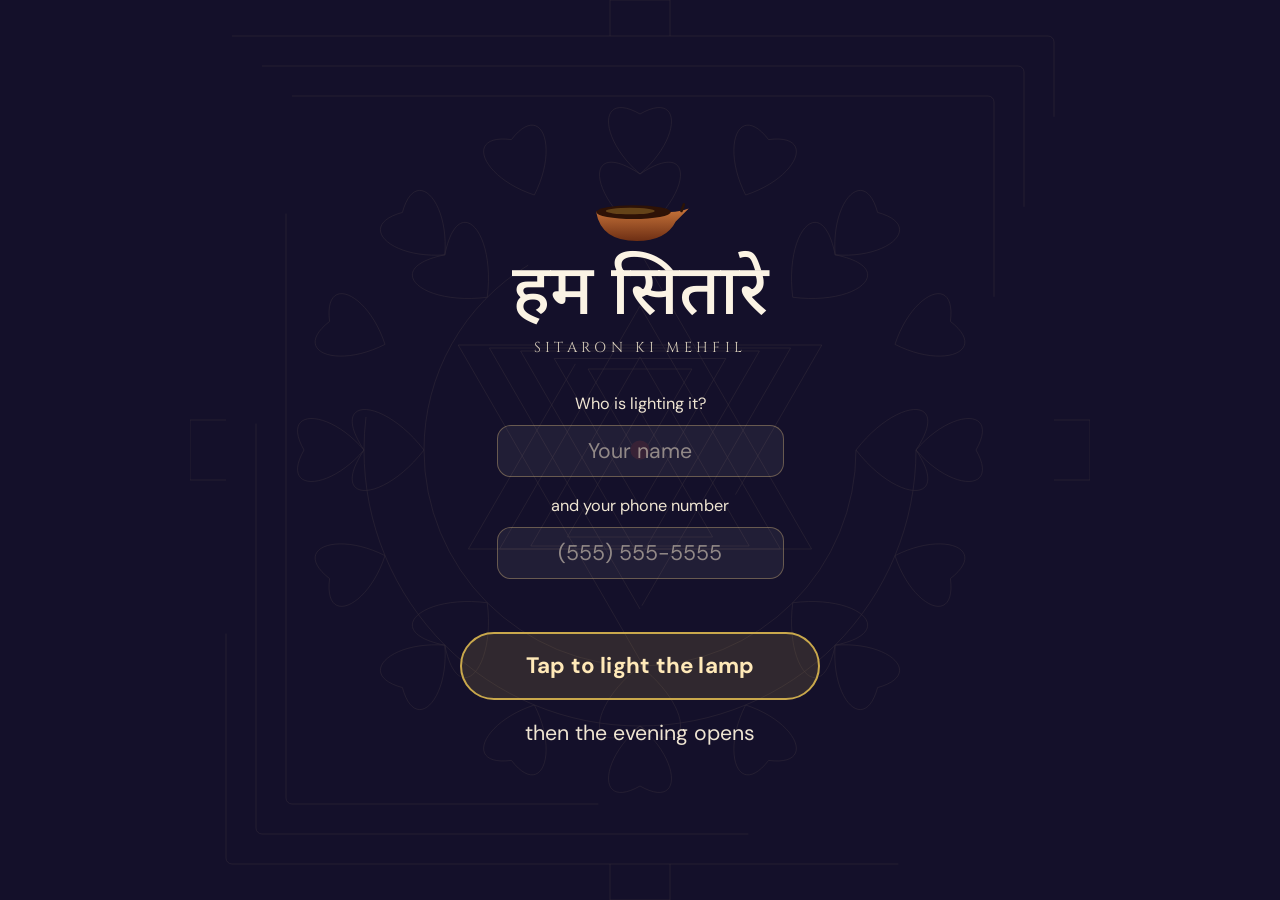
==== commit c5e6a823: "Diwali 2026: a door at the entrance (name + phone), a Blocked list, IP log - Entrance asks for name " ====
--- a/index.html
+++ b/index.html
@@ -453,6 +453,14 @@
   font:500 var(--fs-lg)/1 var(--font-ui);color:var(--fg);
   background:rgba(255,255,255,.06);border:1.5px solid rgba(255,217,138,.32);border-radius:var(--radius)}
 .whoami input::placeholder{color:rgba(214,204,186,.62);font-weight:400}
+.whoami label + input + label{margin-top:var(--s-2)}
+.gate-say{min-height:1.3em;margin:0;font-size:var(--fs-ui);color:var(--fg-2)}
+.gate-say.bad{color:#FFB4A0}
+.closed-note{text-align:center;padding:var(--s-5) 0}
+.closed-note[hidden]{display:none}
+.closed-h{font-family:var(--font-display);font-size:var(--fs-xl,1.6rem);color:var(--fg);margin:0 0 var(--s-2)}
+.closed-s{font-size:var(--fs-lg);color:var(--fg-2);margin:0}
+.is-closed .whoami,.is-closed .lightbtn,.is-closed .hold-say{display:none}
 .whoami input:focus{outline:none;border-color:var(--gold);background:rgba(255,255,255,.1)}
 .lightbtn{
  max-width:100%;box-sizing:border-box;min-height:68px;padding:var(--s-2) clamp(var(--s-5),7vw,var(--s-8));border-radius:var(--radius-pill);border:2px solid var(--gold);
@@ -917,6 +925,54 @@
 .carriers-list .who{font:600 var(--fs-ui)/1.25 var(--font-ui);color:var(--fg);overflow-wrap:anywhere}
 .carriers-list .amt-v{font:500 var(--fs-ui)/1 var(--font-display);color:var(--fg-2)}
 
+
+/* ================= the menu: one button in the corner, everything inside ================= */
+.menu-btn{position:relative}
+.menu-btn svg{width:22px;height:22px;stroke-width:2}
+.menu-btn.snd-on::after{content:"";position:absolute;top:8px;right:8px;width:8px;height:8px;border-radius:50%;background:#F2C14E;
+  box-shadow:0 0 0 2px rgba(8,6,16,.55)}
+.menu-btn.light.snd-on::after{box-shadow:0 0 0 2px rgba(247,243,236,.85)}
+.menu-btn.waiting{animation:sndbreathe 2.6s ease-in-out 4}
+.menu-panel{position:absolute;top:52px;right:0;width:min(320px,calc(100vw - 16px));padding:6px;border-radius:18px;
+  background:#1C1712;color:#F4EFE4;box-shadow:0 18px 44px rgba(0,0,0,.5),0 0 0 1px rgba(242,193,78,.3);z-index:3;
+  display:grid;gap:2px;transform-origin:top right;animation:menuIn .18s var(--ease-out)}
+@keyframes menuIn{from{opacity:0;transform:scale(.96) translateY(-4px)}to{opacity:1;transform:none}}
+.menu-panel[hidden]{display:none}
+.mrow{display:grid;grid-template-columns:24px 1fr auto;align-items:center;gap:12px;min-height:50px;padding:0 12px;border:0;border-radius:12px;
+  background:none;color:inherit;text-align:left;font:500 var(--fs-ui)/1.25 var(--font-ui);cursor:pointer}
+.mrow:hover,.mrow:focus-visible{background:rgba(242,193,78,.14);outline:none}
+.mrow:focus-visible{box-shadow:inset 0 0 0 2px #F2C14E}
+.mrow .mi{width:21px;height:21px;fill:none;stroke:currentColor;stroke-width:1.9;stroke-linecap:round;stroke-linejoin:round;color:#F7D88A}
+.mrow .mi .spk,.mrow .mi .dot{fill:currentColor;stroke:none}
+.mrow .mx{width:18px;height:18px;fill:none;stroke:#BDB2A2;stroke-width:2;stroke-linecap:round;stroke-linejoin:round}
+#sndBtn .on{display:none} #sndBtn[aria-pressed="true"] .on{display:inline} #sndBtn[aria-pressed="true"] .off{display:none}
+.mrow .sw{position:relative;width:42px;height:26px;border-radius:999px;background:#4A4236;transition:background .2s}
+.mrow .sw::after{content:"";position:absolute;top:3px;left:3px;width:20px;height:20px;border-radius:50%;background:#F4EFE4;transition:transform .2s var(--ease-out)}
+.mrow[aria-pressed="true"] .sw{background:#F2C14E}
+.mrow[aria-pressed="true"] .sw::after{transform:translateX(16px);background:#1C1530}
+.mrow.play .ml{color:#F7D88A}
+.msep{height:1px;margin:4px 10px;background:rgba(244,239,228,.12)}
+@media (prefers-reduced-motion:reduce){.menu-panel{animation:none}}
+
+
+/* ---- directions and calendar: ask once, then remember ---- */
+.pick{position:fixed;inset:0;z-index:80;background:rgba(10,8,22,.55);display:flex;align-items:flex-end;justify-content:center}
+.pick[hidden]{display:none}
+.pick-sheet{width:min(100%,440px);background:#FBF7EF;color:#1C1712;border-radius:22px 22px 0 0;
+  padding:var(--s-4) var(--s-4) calc(var(--s-4) + env(safe-area-inset-bottom));box-shadow:0 -10px 40px rgba(0,0,0,.3);animation:pickUp .28s var(--ease-out)}
+@media(min-width:700px){.pick{align-items:center}.pick-sheet{border-radius:22px}}
+@keyframes pickUp{from{transform:translateY(24px);opacity:0}to{transform:none;opacity:1}}
+.pick-t{margin:var(--s-2) var(--s-2) var(--s-3);font:500 var(--fs-lg)/1.3 var(--font-display)}
+.pick-list{display:grid;gap:6px}
+.pick-list a,.pick-list button{display:flex;align-items:center;gap:var(--s-3);min-height:54px;padding:var(--s-2) var(--s-4);border-radius:14px;
+  border:0;background:#fff;box-shadow:inset 0 0 0 1px rgba(28,23,18,.14);color:#1C1712;text-decoration:none;
+  font:600 var(--fs-ui)/1.25 var(--font-ui);cursor:pointer;text-align:left;width:100%}
+.pick-list a:hover,.pick-list button:hover,.pick-list a:focus-visible,.pick-list button:focus-visible{box-shadow:inset 0 0 0 2px #B8862B;outline:none}
+.pick-list .sub{display:block;font-weight:400;font-size:var(--fs-sm);color:#4F463D;margin-top:2px}
+.pick-list .last{margin-left:auto;flex:0 0 auto;font:600 .75rem/1 var(--font-ui);color:#6B4E0E;background:#F6E7C1;padding:5px 8px;border-radius:999px}
+.pick-x{display:block;width:100%;min-height:50px;margin-top:var(--s-3);border:0;border-radius:14px;background:transparent;color:#1C1712;font:600 var(--fs-ui)/1 var(--font-ui);cursor:pointer}
+@media (prefers-reduced-motion:reduce){.pick-sheet{animation:none}}
+
 /* ---- the five days as five lamps ---- */
 .daylamps{display:flex;justify-content:space-between;gap:var(--s-1)}
 .daylamp{flex:1 1 0;min-width:0;display:grid;justify-items:center;gap:var(--s-1);background:none;border:0;cursor:pointer;
@@ -1149,10 +1205,18 @@
       <div class="whoami">
         <label for="whoName">Who is lighting it?</label>
         <input id="whoName" type="text" autocomplete="name" placeholder="Your name"
-               enterkeyhint="go" autocapitalize="words" spellcheck="false">
+               enterkeyhint="next" autocapitalize="words" spellcheck="false">
+        <label for="whoPhone">and your phone number</label>
+        <input id="whoPhone" type="tel" inputmode="tel" autocomplete="tel" placeholder="(555) 555-5555"
+               enterkeyhint="go">
+        <p class="gate-say" id="gateSay" role="status" aria-live="polite"></p>
       </div>
       <button class="lightbtn" id="lightBtn" type="button">Tap to light the lamp</button>
       <p class="hold-say">then the evening opens</p>
+      <div class="closed-note" id="closedNote" hidden tabindex="-1">
+        <p class="closed-h">This invitation is closed.</p>
+        <p class="closed-s">Thank you for stopping by.</p>
+      </div>
     </div></div>
 
     <div class="hero-on"><div class="hero-on-in">
@@ -1266,7 +1330,7 @@
             <p class="age-name">Treta</p>
             <p class="age-kicker">THE RETURN &middot; IT COMPLETES</p>
             <p class="age-text">After fourteen years of exile and the defeat of Ravana, Ram returns to Ayodhya. The people light rows of lamps to guide him home.</p>
-<p class="gloss">Ram is the prince at the heart of the Ramayana, one of India’s great epics. Ravana was the demon king who took his wife, Sita. Ayodhya is Ram’s home city, which lit every lamp it had for his return.</p>
+<p class="gloss">Ram, the 7th avatar of Lord Vishnu, is the prince at the heart of the Ramayana. Ravana was the demon king who took his wife, Sita. Ayodhya is Ram’s home city, which lit every lamp it had for his return.</p>
           </article><article class="age" data-age="2">
             <svg class="glyph" viewBox="0 0 120 120" aria-hidden="true"><path d="M22 86 L60 26 L98 86 Z"/><path d="M34 86 q26 -22 52 0"/><circle cx="48" cy="74" r="3.4"/><circle cx="60" cy="70" r="3.4"/><circle cx="72" cy="74" r="3.4"/><path d="M60 26 L60 14" /><circle cx="60" cy="10" r="4" class="pip"/></svg>
             <p class="age-name">Dwapar</p>
@@ -1399,10 +1463,9 @@
     </div>
 
     <div class="fab-clear" style="display:flex;gap:var(--s-3);flex-wrap:wrap;margin-top:var(--s-5)">
-      <a class="btn ghost" id="mapsBtn" href="https://www.google.com/maps/search/?api=1&amp;query=1370+Adams+Road+Bensalem+PA+19020" target="_blank" rel="noopener">Open in Maps</a>
-      <a class="btn ghost" id="calBtn" href="diwali-2026.ics">Add to calendar</a>
+      <button class="btn ghost" id="mapsBtn" type="button" aria-haspopup="dialog">Get directions</button>
+      <button class="btn ghost" id="calBtn" type="button" aria-haspopup="dialog">Add to calendar</button>
     </div>
-    <p class="cal-alt" id="calAlt"><a id="gcalLink" href="#" target="_blank" rel="noopener">Use Google Calendar instead</a></p>
 
     
   </div>
@@ -1825,20 +1888,45 @@
   <button class="snd-ask-x" id="sndAskX" type="button" aria-label="No sound, thank you"><svg viewBox="0 0 24 24" aria-hidden="true"><path d="M7 7l10 10M17 7L7 17"/></svg></button>
 </div>
 <div class="snd-tip" id="sndTip" role="status" hidden><button type="button" id="sndTipGo">A tanpura plays here. <b>Tap to hear it.</b></button></div>
+<div class="pick" id="pick" hidden>
+  <div class="pick-sheet" role="dialog" aria-modal="true" aria-labelledby="pickT">
+    <p class="pick-t" id="pickT"></p>
+    <div class="pick-list" id="pickList"></div>
+    <button class="pick-x" id="pickX" type="button">Cancel</button>
+  </div>
+</div>
 <div class="corner" id="corner">
-<button class="snd notes" id="notesBtn" type="button" aria-label="Show the notes for a first Diwali" aria-pressed="false" hidden>
-  <svg viewBox="0 0 24 24" aria-hidden="true"><circle cx="12" cy="12" r="9"/><path d="M12 11v5.5"/><circle cx="12" cy="7.6" r="1.2" class="dot"/></svg>
+<button class="snd menu-btn" id="menuBtn" type="button" aria-label="Menu" aria-expanded="false" aria-controls="menuPanel" hidden>
+  <svg viewBox="0 0 24 24" aria-hidden="true"><path d="M4 7h16M4 12h16M4 17h16"/></svg>
 </button>
-<button class="snd replay" id="replayBtn" type="button" aria-label="Replay your fireworks" hidden>
-  <svg viewBox="0 0 24 24" aria-hidden="true"><circle cx="12" cy="12" r="1.6" class="dot"/><path d="M12 3v3.2M12 17.8V21M3 12h3.2M17.8 12H21M5.6 5.6l2.3 2.3M16.1 16.1l2.3 2.3M5.6 18.4l2.3-2.3M16.1 7.9l2.3-2.3"/></svg>
-</button>
-<div class="replay-menu" id="replayMenu" role="menu" hidden>
-  <button type="button" role="menuitem" data-play="rsvp">Your welcome — the fireworks</button>
-  <button type="button" role="menuitem" data-play="gift">Your gift — the shower of light</button>
+<div class="menu-panel" id="menuPanel" role="menu" aria-label="Menu" hidden>
+  <button class="mrow" id="sndBtn" type="button" role="menuitemcheckbox" aria-label="Sound" aria-pressed="false" aria-checked="false">
+    <svg class="mi" viewBox="0 0 24 24" aria-hidden="true"><path class="spk" d="M4 9h4l5-4v14l-5-4H4z"/><path class="off" d="M16 9l5 6M21 9l-5 6"/><path class="on" d="M16.5 8.5a5 5 0 0 1 0 7M19 6a8.5 8.5 0 0 1 0 12"/></svg>
+    <span class="ml">Sound</span><span class="sw" aria-hidden="true"></span>
+  </button>
+  <button class="mrow" id="notesBtn" type="button" role="menuitemcheckbox" aria-label="Notes for a first Diwali" aria-pressed="false" aria-checked="false">
+    <svg class="mi" viewBox="0 0 24 24" aria-hidden="true"><circle cx="12" cy="12" r="9"/><path d="M12 11v5.5"/><circle cx="12" cy="7.6" r="1.2" class="dot"/></svg>
+    <span class="ml">Notes for a first Diwali</span><span class="sw" aria-hidden="true"></span>
+  </button>
+  <span class="msep" aria-hidden="true"></span>
+  <button class="mrow go" id="goRsvp" type="button" role="menuitem" data-go="#rsvp">
+    <svg class="mi" viewBox="0 0 24 24" aria-hidden="true"><path d="M5 12.5l4.2 4.2L19 7"/></svg>
+    <span class="ml" id="goRsvpL">Reply to the invitation</span><svg class="mx" viewBox="0 0 24 24" aria-hidden="true"><path d="M9 6l6 6-6 6"/></svg>
+  </button>
+  <button class="mrow play" id="replayRsvp" type="button" role="menuitem" hidden>
+    <svg class="mi" viewBox="0 0 24 24" aria-hidden="true"><circle cx="12" cy="12" r="1.6" class="dot"/><path d="M12 3v3.2M12 17.8V21M3 12h3.2M17.8 12H21M5.6 5.6l2.3 2.3M16.1 16.1l2.3 2.3M5.6 18.4l2.3-2.3M16.1 7.9l2.3-2.3"/></svg>
+    <span class="ml">Replay your fireworks</span>
+  </button>
+  <span class="msep" aria-hidden="true"></span>
+  <button class="mrow go" id="goCarry" type="button" role="menuitem" data-go="#carry">
+    <svg class="mi" viewBox="0 0 24 24" aria-hidden="true"><path d="M12 3c2.5 3 4 5.4 4 8a4 4 0 0 1-8 0c0-2.6 1.5-5 4-8z"/><path d="M6 21h12"/></svg>
+    <span class="ml">Carry the light</span><svg class="mx" viewBox="0 0 24 24" aria-hidden="true"><path d="M9 6l6 6-6 6"/></svg>
+  </button>
+  <button class="mrow play" id="replayGift" type="button" role="menuitem" hidden>
+    <svg class="mi" viewBox="0 0 24 24" aria-hidden="true"><path d="M12 3v9"/><circle cx="12" cy="15" r="1.6" class="dot"/><path d="M6 21l2.5-4M18 21l-2.5-4M12 21v-3M3 21h18"/></svg>
+    <span class="ml">Replay your gift’s shower</span>
+  </button>
 </div>
-<button class="snd" id="sndBtn" type="button" aria-label="Turn sound on" aria-pressed="false" hidden>
-  <svg viewBox="0 0 24 24" aria-hidden="true"><path class="spk" d="M4 9h4l5-4v14l-5-4H4z"/><path class="off" d="M16 9l5 6M21 9l-5 6"/><path class="on" d="M16.5 8.5a5 5 0 0 1 0 7M19 6a8.5 8.5 0 0 1 0 12"/></svg>
-</button>
 </div>
 
 <!-- this device has already replied -->
@@ -2457,10 +2545,54 @@
     setTimeout(settle, 3400);
   }
 
+  /* the door. A name and a phone number; the Worker says open or closed. Closed is remembered
+     on this phone so a refresh does not show the invitation again; the Worker enforces it
+     whatever the phone remembers. If the Worker cannot be reached the door stays open. */
+  const CLOSED_KEY='rk:sitarey-closed:v1';
+  const wasClosed=()=>{ try{ if(localStorage.getItem(CLOSED_KEY)) return true; }catch(_){}
+                        return /(?:^|;\s*)rk_closed=1/.test(document.cookie||''); };
+  const markClosed=()=>{ try{ localStorage.setItem(CLOSED_KEY,'1'); }catch(_){}
+                         try{ document.cookie='rk_closed=1; max-age=31536000; path=/; SameSite=Lax'; }catch(_){} };
+  function showClosed(){
+    markClosed();
+    hero.classList.add('is-closed');
+    const note=$('#closedNote'); if(note){ note.hidden=false; }
+    const lb=$('#lightBtn'); if(lb) lb.disabled=true;
+    ['whoName','whoPhone'].forEach(id=>{ const el=document.getElementById(id); if(el){ el.value=''; el.blur(); } });
+    // nothing the guest typed stays on this phone
+    try{ localStorage.removeItem(GUEST_KEY); localStorage.removeItem(GUEST_PHONE_KEY); localStorage.removeItem(REPLY_KEY); }catch(_){}
+  }
+  async function tryOpen(){
+    if(hero.classList.contains('lit') || hero.classList.contains('is-closed')) return;
+    const nameEl=document.getElementById('whoName'), phoneEl=document.getElementById('whoPhone');
+    const say=document.getElementById('gateSay'), btn=$('#lightBtn');
+    const name=tidyName(nameEl?nameEl.value:''), digitsOnly=String(phoneEl?phoneEl.value:'').replace(/\D/g,'');
+    const bad=t=>{ if(say){ say.textContent=t; say.classList.add('bad'); } };
+    if(say){ say.textContent=''; say.classList.remove('bad'); }
+    if(!name){ bad('Your name, please.'); nameEl&&nameEl.focus(); return; }
+    if(digitsOnly.length<7){ bad('A full phone number, please.'); phoneEl&&phoneEl.focus(); return; }
+    btn.disabled=true; const label=btn.textContent; btn.textContent='One moment';
+    let verdict='open';
+    try{
+      const r=await post('/gate',{ name, phone:phoneEl.value, event:EVENT.eventName });
+      if(r && r.closed) verdict='closed';
+    }catch(e){
+      if(e && e.closed) verdict='closed';
+      else if(e && e.status===429){ verdict='wait'; bad('Too many tries. Please wait a minute.'); }
+      /* any other failure (no network, Worker down): let them in rather than lock out a guest */
+    }
+    btn.textContent=label;
+    if(verdict==='closed'){ showClosed(); return; }
+    btn.disabled=false;
+    if(verdict==='wait') return;
+    open();
+  }
+
   function open(){
     if(hero.classList.contains('lit')) return;
-    const who=document.getElementById('whoName');
+    const who=document.getElementById('whoName'), whoPhone=document.getElementById('whoPhone');
     if(who){ setGuest(who.value); who.blur(); }
+    if(whoPhone){ setGuestPhone(whoPhone.value); whoPhone.blur(); }
     paintGuest();
     document.body.classList.remove('held');
     if(navigator.vibrate){ try{ navigator.vibrate(18); }catch(e){} }
@@ -2507,7 +2639,10 @@
       );
     }, 2550);
   }
-  $('#lightBtn').addEventListener('click',open);
+  $('#lightBtn').addEventListener('click',tryOpen);
+  const ph=document.getElementById('whoPhone');
+  if(ph) ph.addEventListener('keydown',e=>{ if(e.key==='Enter'){ e.preventDefault(); tryOpen(); } });
+  if(wasClosed()) showClosed();
   onWidthChange(()=>{ if(hero.classList.contains('lit')) stageReveal(); });
 
   // motes
@@ -3464,7 +3599,9 @@
     if(document.body.classList.contains('held')) return;       // page still gated by the lamp
     const gate=document.querySelector('#page .gate');
     if(!gate || gate.hidden || trig.offsetParent===null) return;
-    if(trig.getBoundingClientRect().top < innerHeight*0.9){ up(); removeEventListener('scroll',check); }
+    if(Date.now() < (window.__jumpUntil||0)) return;              // a jump someone asked for passes through quietly
+    const t=trig.getBoundingClientRect().top;
+    if(t < innerHeight*0.9 && t > -innerHeight*0.6){ up(); removeEventListener('scroll',check); }   // only when they have reached it
   }
   addEventListener('scroll',check,{passive:true});
   const tap=$('#heldTap'); if(tap) tap.addEventListener('click',up);
@@ -3549,6 +3686,8 @@
     // carry the name from the top into the first person if that one is empty
     const top=$('#r-name').value.trim(), p0=$('#p0-name');
     if(p0 && !p0.value && top) p0.value=top;
+    const gp=getGuestPhone(), p0p=$('#p0-phone');
+    if(p0p && !p0p.value && gp) p0p.value=prettyPhone(gp);
   }
   function paintAnswer(){
     const isYes=yes.checked;
@@ -3772,8 +3911,9 @@
   function stopAll(){ Object.keys(loops).forEach(stop); }
   function paint(){
     const b=btn(); if(!b) return;
-    b.setAttribute('aria-pressed',on()?'true':'false');
-    b.setAttribute('aria-label',on()?'Turn sound off':'Turn sound on');
+    b.setAttribute('aria-pressed',on()?'true':'false'); b.setAttribute('aria-checked',on()?'true':'false');
+    const mb=document.getElementById('menuBtn'); if(mb){ mb.classList.toggle('snd-on', on());
+      mb.setAttribute('aria-label', on()?'Menu, sound is on':'Menu'); }
   }
   function set(v){
     pref=v?'on':'off';
@@ -3805,10 +3945,10 @@
   SND.paint();
   b.addEventListener('click',()=>SND.set(!SND.on()));
   // the switch appears with the lamp strip, and invites once, quietly
-  document.addEventListener('sitarey:lit',()=>{ b.hidden=false; const nb=document.getElementById('notesBtn'); if(nb) nb.hidden=false; sizeCorner(); });
+  document.addEventListener('sitarey:lit',()=>{ const mb=document.getElementById('menuBtn'); if(mb) mb.hidden=false; sizeCorner(); });
   // it reads against whatever is under it
   const paintGround=()=>{ const r=document.getElementById('diyarail'), on=!!(r && r.classList.contains('onlight'));
-    b.classList.toggle('light', on); const rp=document.getElementById('replayBtn'); if(rp) rp.classList.toggle('light', on); };
+    const mb=document.getElementById('menuBtn'); if(mb) mb.classList.toggle('light', on); };
   addEventListener('scroll',()=>requestAnimationFrame(paintGround),{passive:true});
 
   // the tanpura lives only under the three ages, the stillest place on the page
@@ -4031,7 +4171,7 @@
   function paint(state, arriving){
     const yes = state==='yes';
     document.body.classList.toggle('newcomer', yes);
-    if(nb){ nb.setAttribute('aria-pressed', yes?'true':'false');
+    if(nb){ nb.setAttribute('aria-pressed', yes?'true':'false'); nb.setAttribute('aria-checked', yes?'true':'false');
       nb.setAttribute('aria-label', yes ? 'Hide the notes for a first Diwali' : 'Show the notes for a first Diwali'); }
     ask.hidden = !!state;
     card.hidden = !yes;
@@ -4059,7 +4199,7 @@
 
 /* --- inviting sound: once, after the family has arrived, then never nagging --- */
 function initSoundAsk(){
-  const ask=$('#sndAsk'), go=$('#sndAskGo'), x=$('#sndAskX'), btn=$('#sndBtn'), tip=$('#sndTip');
+  const ask=$('#sndAsk'), go=$('#sndAskGo'), x=$('#sndAskX'), btn=$('#menuBtn'), tip=$('#sndTip');
   if(!ask||!btn) return;
   const KEY='rk:sound-asked:v1';
   // asked already this visit, or sound chosen either way before: say nothing
@@ -4354,34 +4494,49 @@
 
 /* ---- replay, for either celebration or both ---- */
 function paintReplay(){
-  const b=document.getElementById('replayBtn'), menu=document.getElementById('replayMenu');
-  if(!b) return;
+  const rr=document.getElementById('replayRsvp'), rg=document.getElementById('replayGift'), gl=document.getElementById('goRsvpL');
   let r=null, g=null;
   try{ r=JSON.parse(localStorage.getItem(REPLY_KEY)||'null'); }catch(_){}
   try{ g=JSON.parse(localStorage.getItem('rk:gift:v1')||'null'); }catch(_){}
   const yes=!!(r && r.coming==='yes'), gave=!!(g && g.amount);
-  if(!yes && !gave){ b.hidden=true; if(menu) menu.hidden=true; document.body.classList.remove('has-replay'); sizeCorner(); return; }
-  const playRsvp=()=>celebrate({count:r.count||1, family:r.family||''});
-  const playGift=()=>shower(g);
-  b.setAttribute('aria-label', yes&&gave ? 'Replay a celebration' : gave ? 'Replay your gift’s celebration' : 'Replay your fireworks');
-  b.setAttribute('aria-haspopup', yes&&gave ? 'menu' : 'false');
-  b.onclick=e=>{
+  if(rr){ rr.hidden=!yes; rr.onclick=()=>{ closeMenu(); celebrate({count:r.count||1, family:r.family||''}); }; }
+  if(rg){ rg.hidden=!gave; rg.onclick=()=>{ closeMenu(); shower(g); }; }
+  if(gl) gl.textContent = r ? 'Your reply' : 'Reply to the invitation';
+}
+function closeMenu(focusBack){
+  const p=document.getElementById('menuPanel'), b=document.getElementById('menuBtn');
+  if(!p||p.hidden) return; p.hidden=true; if(b){ b.setAttribute('aria-expanded','false'); if(focusBack) b.focus(); }
+}
+function initMenu(){
+  const b=document.getElementById('menuBtn'), p=document.getElementById('menuPanel');
+  if(!b||!p) return;
+  b.addEventListener('click',e=>{
     e.stopPropagation();
-    if(yes && gave){ menu.hidden=!menu.hidden; if(!menu.hidden) menu.querySelector('button').focus(); return; }
-    (gave?playGift:playRsvp)();
-  };
-  if(menu){
-    menu.querySelector('[data-play="rsvp"]').onclick=()=>{ menu.hidden=true; playRsvp(); };
-    menu.querySelector('[data-play="gift"]').onclick=()=>{ menu.hidden=true; playGift(); };
-  }
-  // like the sound switch, it arrives with the light
-  const reveal=()=>{ if(!b.hidden) return; b.hidden=false; document.body.classList.add('has-replay'); sizeCorner();
-    b.classList.add('arrive'); setTimeout(()=>b.classList.remove('arrive'),3400); };
-  const hero=document.getElementById('hero');
-  if(hero && hero.classList.contains('lit')) reveal(); else document.addEventListener('sitarey:lit', reveal, {once:true});
-}
-document.addEventListener('click',e=>{ const m=document.getElementById('replayMenu'); if(m && !m.hidden && !e.target.closest('#replayMenu')) m.hidden=true; });
-document.addEventListener('keydown',e=>{ const m=document.getElementById('replayMenu'); if(e.key==='Escape' && m && !m.hidden){ m.hidden=true; document.getElementById('replayBtn').focus(); } });
+    if(!p.hidden){ closeMenu(); return; }
+    paintReplay(); p.hidden=false; b.setAttribute('aria-expanded','true'); b.classList.remove('waiting');
+    const first=p.querySelector('.mrow:not([hidden])'); if(first) first.focus({preventScroll:true});
+  });
+  // a jump closes the menu and goes there
+  p.querySelectorAll('[data-go]').forEach(row=>row.addEventListener('click',()=>{
+    closeMenu(); const t=document.querySelector(row.dataset.go); if(!t) return;
+    window.__jumpUntil=Date.now()+1800;
+    t.scrollIntoView({behavior:reduceMotion?'auto':'smooth',block:'start'});
+  }));
+  // switches stay open, so you can see what you changed
+  document.addEventListener('click',e=>{ if(!p.hidden && !e.target.closest('#menuPanel') && !e.target.closest('#menuBtn')) closeMenu(); });
+  document.addEventListener('keydown',e=>{
+    if(p.hidden) return;
+    if(e.key==='Escape'){ e.preventDefault(); closeMenu(true); return; }
+    if(e.key==='ArrowDown'||e.key==='ArrowUp'){
+      const rows=[...p.querySelectorAll('.mrow:not([hidden])')], k=rows.indexOf(document.activeElement);
+      e.preventDefault(); rows[(k+(e.key==='ArrowDown'?1:-1)+rows.length)%rows.length].focus();
+    }
+  });
+  // close when a person scrolls the page — a finger or a wheel — never when the page shifts itself
+  // (turning the notes on adds text above you, and the browser moves the scroll to keep your place)
+  const away=e=>{ if(!p.hidden && !e.target.closest('#menuPanel')) closeMenu(); };
+  addEventListener('touchmove',away,{passive:true}); addEventListener('wheel',away,{passive:true});
+}
 
 /* a "no" is not celebrated — it is honoured, with a single lamp, quietly */
 function quietLamp(){
@@ -4528,6 +4683,11 @@
 }
 function getGuest(){ try{ return tidyName(store.get(GUEST_KEY)||''); }catch(_){ return ''; } }
 function setGuest(n){ const t=tidyName(n); if(t) store.set(GUEST_KEY,t); return t; }
+/* the phone given at the door is the same one the reply asks for: remembered, then offered */
+const GUEST_PHONE_KEY='rk:sitarey-guest-phone:v1';
+function getGuestPhone(){ try{ return store.get(GUEST_PHONE_KEY)||''; }catch(_){ return ''; } }
+function setGuestPhone(p){ const d=String(p||'').replace(/\D/g,'').replace(/^1(?=\d{10}$)/,''); if(d.length>=7) store.set(GUEST_PHONE_KEY,d); return d; }
+function prettyPhone(p){ const d=String(p||'').replace(/\D/g,''); return d.length===10 ? `(${d.slice(0,3)}) ${d.slice(3,6)}-${d.slice(6)}` : d; }
 
 function paintGuest(){
   const n=getGuest();
@@ -4540,6 +4700,11 @@
   if(r && !r.value && n) r.value=n;
   const w=document.getElementById('whoName');
   if(w && !w.value && n) w.value=n;
+  const ph=getGuestPhone();
+  if(ph){
+    [['whoPhone'],['lk-phone'],['n-phone'],['p0-phone']].forEach(([id])=>{
+      const el=document.getElementById(id); if(el && !el.value) el.value=prettyPhone(ph); });
+  }
 }
 
 /* --- once they have said yes, their fireworks can be lit again, any time --- */
@@ -4562,7 +4727,7 @@
 function initReplied(){
   let r=null; try{ r=JSON.parse(store.get(REPLY_KEY)||'null'); }catch(_){}
   if(r) showReplied(r);
-  const chg=$('#rbChange'); if(chg) chg.addEventListener('click',e=>{e.preventDefault(); $('#rsvp').scrollIntoView({behavior:reduceMotion?'auto':'smooth'});});
+  const chg=$('#rbChange'); if(chg) chg.addEventListener('click',e=>{e.preventDefault(); (window.__jumpUntil=Date.now()+1800, $('#rsvp')).scrollIntoView({behavior:reduceMotion?'auto':'smooth'});});
 }
 
 function post(path, payload){
@@ -4571,7 +4736,7 @@
     method:'POST', headers:{'Content-Type':'application/json'}, body:JSON.stringify(payload)
   }).then(async r=>{
     const d=await r.json().catch(()=>({}));
-    if(!r.ok) throw new Error(d.error||'Could not save');
+    if(!r.ok){ const e=new Error(d.error||'Could not save'); e.status=r.status; e.closed=!!d.closed; throw e; }
     return d;
   });
 }
@@ -4642,6 +4807,7 @@
     st.textContent='';
     try{
       const r=await post('/lookup',{ phone:inp.value, event:EVENT.eventName });
+      if(r.closed){ st.textContent='This invitation is closed.'; st.classList.add('bad'); go.disabled=false; go.textContent=label; return; }
       if(r.found) showFound(r);
       else { st.textContent='Nothing on that number yet — fill it in below.'; box.hidden=false;
              $('#r-name').focus({preventScroll:true}); }
@@ -4715,10 +4881,14 @@
         ? '<div class="sent"><p class="h3">Thank you. You are on the list.</p><p class="t-body">We will see you on the 21st. Anything to change, just message us.</p></div>'
         : '<div class="sent"><p class="h3">Thank you for telling us.</p><p class="t-body">We will miss you, and we will send photographs.</p></div>';
       remember({name, family: famName, coming: yes?'yes':'no', count: headcount, when: Date.now()});
-      $('#rsvp').scrollIntoView({behavior:reduceMotion?'auto':'smooth',block:'center'});
+      (window.__jumpUntil=Date.now()+1800, $('#rsvp')).scrollIntoView({behavior:reduceMotion?'auto':'smooth',block:'center'});
       if(yes) setTimeout(()=>celebrate({count:headcount, family:famName}), 500);
       else setTimeout(quietLamp, 400);
     }catch(err){
+      if(err && err.closed){ btn.disabled=false; btn.textContent=label;
+        status.textContent='This invitation is closed.'; status.classList.add('bad');
+        try{ localStorage.setItem('rk:sitarey-closed:v1','1'); document.cookie='rk_closed=1; max-age=31536000; path=/; SameSite=Lax'; }catch(_){}
+        return; }
       btn.disabled=false; btn.textContent=label;
       status.textContent = EVENT.endpoint
         ? 'That did not go through. Please try once more.'
@@ -4730,36 +4900,63 @@
 }
 
 function initCalendar(){
-  // ---- each device opens its own calendar and its own maps ----
+  // ---- directions and calendar. A page cannot see which apps a phone prefers,
+  //      so it offers the ones that fit the device, and remembers the choice ----
   const ua=navigator.userAgent||'';
   const isIOS=/iPhone|iPad|iPod/.test(ua) || (/Macintosh/.test(ua) && navigator.maxTouchPoints>1);
-  const isAndroid=/Android/.test(ua);
-  const c=EVENT.calendar, addr=c.location;
-  const gcal='https://calendar.google.com/calendar/render?action=TEMPLATE'
-    +'&text='+encodeURIComponent(c.title)
-    +'&dates='+c.startUTC+'/'+c.endUTC
-    +'&details='+encodeURIComponent(c.details+' https://humsitare.com/')
-    +'&location='+encodeURIComponent(addr)+'&ctz=America/New_York';
-  const cal=$('#calBtn'), alt=$('#calAlt'), g=$('#gcalLink');
-  if(g) g.href=gcal;
-  if(isAndroid){
-    // Android's own calendar is Google Calendar: open it with the event filled in
-    cal.href=gcal; cal.target='_blank'; cal.rel='noopener'; if(alt) alt.hidden=true;
-  }
-  // iPhone, iPad, Mac and Windows open the real calendar file: Apple Calendar or Outlook asks to add it
-  const maps=$('#mapsBtn');
-  if(maps){
-    const q=encodeURIComponent(addr);
-    if(isIOS){ maps.href='https://maps.apple.com/?q='+encodeURIComponent('1370 Adams Road')+'&address='+q; maps.removeAttribute('target'); }
-    else if(isAndroid){ maps.href='geo:0,0?q='+q; maps.removeAttribute('target'); }
-    else { maps.href='https://www.google.com/maps/search/?api=1&query='+q; }
-  }}
+  const isMac=/Macintosh/.test(ua) && !isIOS, isAndroid=/Android/.test(ua);
+  const c=EVENT.calendar, addr=c.location, q=encodeURIComponent(addr);
+  const gcal='https://calendar.google.com/calendar/render?action=TEMPLATE&text='+encodeURIComponent(c.title)
+    +'&dates='+c.startUTC+'/'+c.endUTC+'&details='+encodeURIComponent(c.details+' https://humsitare.com/')+'&location='+q+'&ctz=America/New_York';
+  const outlook='https://outlook.live.com/calendar/0/deeplink/compose?path=%2Fcalendar%2Faction%2Fcompose&rru=addevent'
+    +'&subject='+encodeURIComponent(c.title)+'&startdt=2026-11-21T17%3A00%3A00-05%3A00&enddt=2026-11-22T00%3A00%3A00-05%3A00'
+    +'&location='+q+'&body='+encodeURIComponent(c.details+' https://humsitare.com/');
+  const MAPS=[
+    // maps:// opens the Maps app itself on an iPhone; maps.apple.com can stay in Safari as a page
+    {id:'apple', name:'Apple Maps', href:(isIOS?'maps://?daddr=':'https://maps.apple.com/?daddr=')+q+'&dirflg=d', when:isIOS||isMac},
+    {id:'device', name:'Your maps app', sub:'Whichever app this phone uses', href:'geo:0,0?q='+q, when:isAndroid},
+    {id:'google', name:'Google Maps', href:'https://www.google.com/maps/dir/?api=1&destination='+q+'&travelmode=driving', web:!isIOS&&!isAndroid, when:true},
+    {id:'waze', name:'Waze', href:'https://waze.com/ul?q='+q+'&navigate=yes', web:!isIOS&&!isAndroid, when:true},
+    {id:'copy', name:'Copy the address', sub:addr, copy:addr, when:true}];
+  const CALS=[
+    {id:'apple', name:isIOS||isMac?'Apple Calendar':'Your calendar app', sub:isIOS||isMac?'':'Outlook, Apple, or whichever this computer uses', href:'diwali-2026.ics', when:!isAndroid},
+    {id:'google', name:'Google Calendar', href:gcal, web:true, when:true},
+    {id:'outlook', name:'Outlook', sub:'Outlook.com, in the browser', href:outlook, web:true, when:true},
+    {id:'file', name:'Another calendar app', sub:'A calendar file any app can open', href:'diwali-2026.ics', when:isAndroid||isIOS||isMac}];
+  const pick=$('#pick'), list=$('#pickList'); let back=null;
+  function openPick(kind){
+    const KEY='rk:pick-'+kind, items=(kind==='maps'?MAPS:CALS).filter(x=>x.when);
+    let last=null; try{ last=localStorage.getItem(KEY); }catch(_){}
+    items.sort((x,y)=>(y.id===last)-(x.id===last));                 // last time's choice comes first
+    $('#pickT').textContent = kind==='maps' ? 'Get directions with' : 'Add Diwali to';
+    list.innerHTML = items.map(x=>{
+      const inner=`<span>${x.name}${x.sub?`<span class="sub">${x.sub}</span>`:''}</span>${x.id===last?'<span class="last">Last time</span>':''}`;
+      return x.copy ? `<button type="button" data-id="${x.id}" data-copy="${x.copy}">${inner}</button>`
+                    : `<a href="${x.href}" data-id="${x.id}"${x.web?' target="_blank" rel="noopener"':''}>${inner}</a>`;
+    }).join('');
+    list.querySelectorAll('[data-id]').forEach(el=>el.addEventListener('click',async e=>{
+      try{ localStorage.setItem(KEY, el.dataset.id); }catch(_){}
+      if(el.dataset.copy){ e.preventDefault();
+        try{ await navigator.clipboard.writeText(el.dataset.copy); el.querySelector('.sub').textContent='Copied'; }catch(_){}
+        setTimeout(closePick,700); return; }
+      setTimeout(closePick,150);
+    }));
+    back=document.activeElement; pick.hidden=false;
+    (list.querySelector('a,button')||$('#pickX')).focus();
+  }
+  function closePick(){ pick.hidden=true; if(back) back.focus({preventScroll:true}); }
+  $('#mapsBtn').addEventListener('click',()=>openPick('maps'));
+  $('#calBtn').addEventListener('click',()=>openPick('cal'));
+  $('#pickX').addEventListener('click',closePick);
+  pick.addEventListener('click',e=>{ if(e.target===pick) closePick(); });
+  document.addEventListener('keydown',e=>{ if(e.key==='Escape' && !pick.hidden) closePick(); });
+}
 
 document.addEventListener('sitarey:mark',attachMark);
 document.addEventListener('DOMContentLoaded',()=>{
   paintGuest(); sayWhen(); initHero(); initSky(); initDays(); initAges(); initYantra(); initEvening(); initRail(); initFab(); initStories(); initCurtain();
   embedForm('rsvpSlot',EVENT.rsvpFormUrl,EVENT.rsvpFormHeight,'RSVP form');
-  initLinks(); initRsvp(); attachMark(); initLightbox(); initForms(); initLookup(); initReplied(); initSound(); initSoundAsk(); initFirstDiwali(); initGive(); initPersonPhotos(); paintReplay(); initCalendar();
+  initLinks(); initRsvp(); attachMark(); initLightbox(); initForms(); initLookup(); initReplied(); initSound(); initSoundAsk(); initFirstDiwali(); initGive(); initPersonPhotos(); initMenu(); paintReplay(); initCalendar();
 });
 </script>
 </body>
